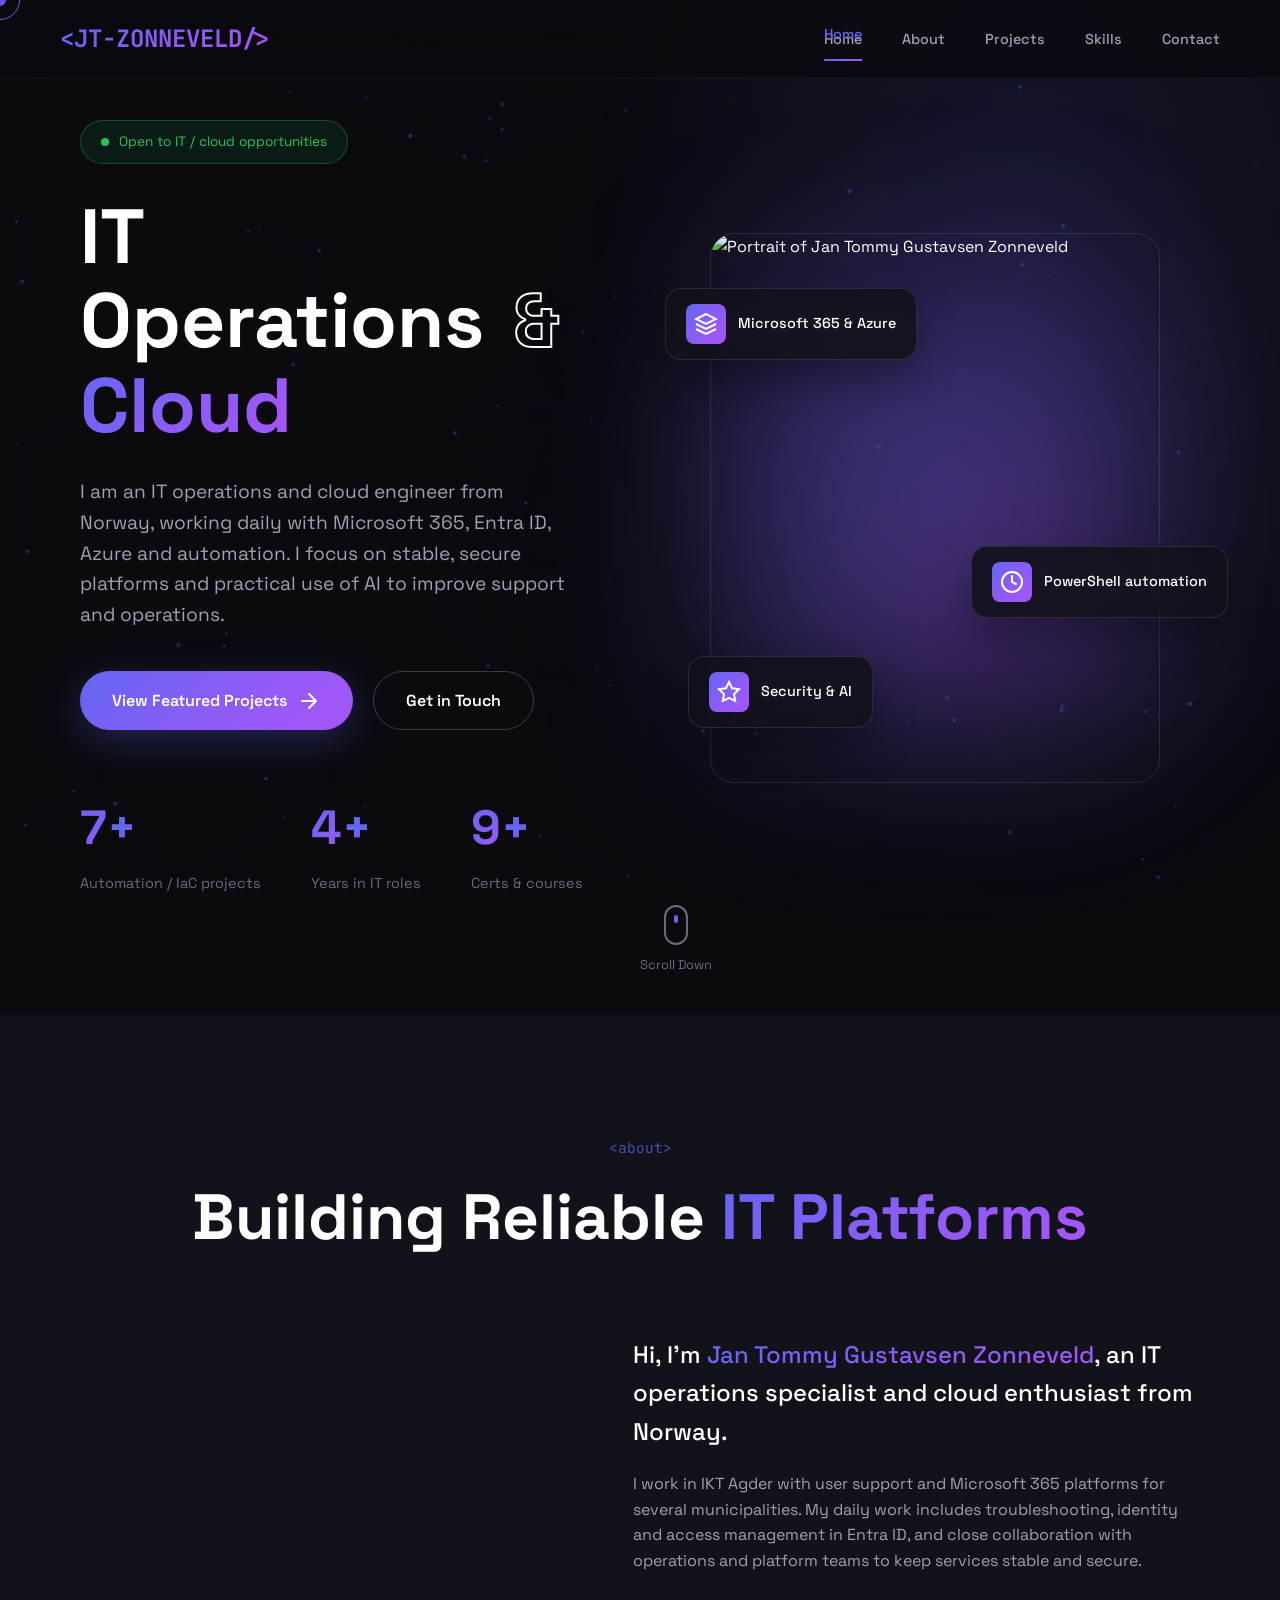
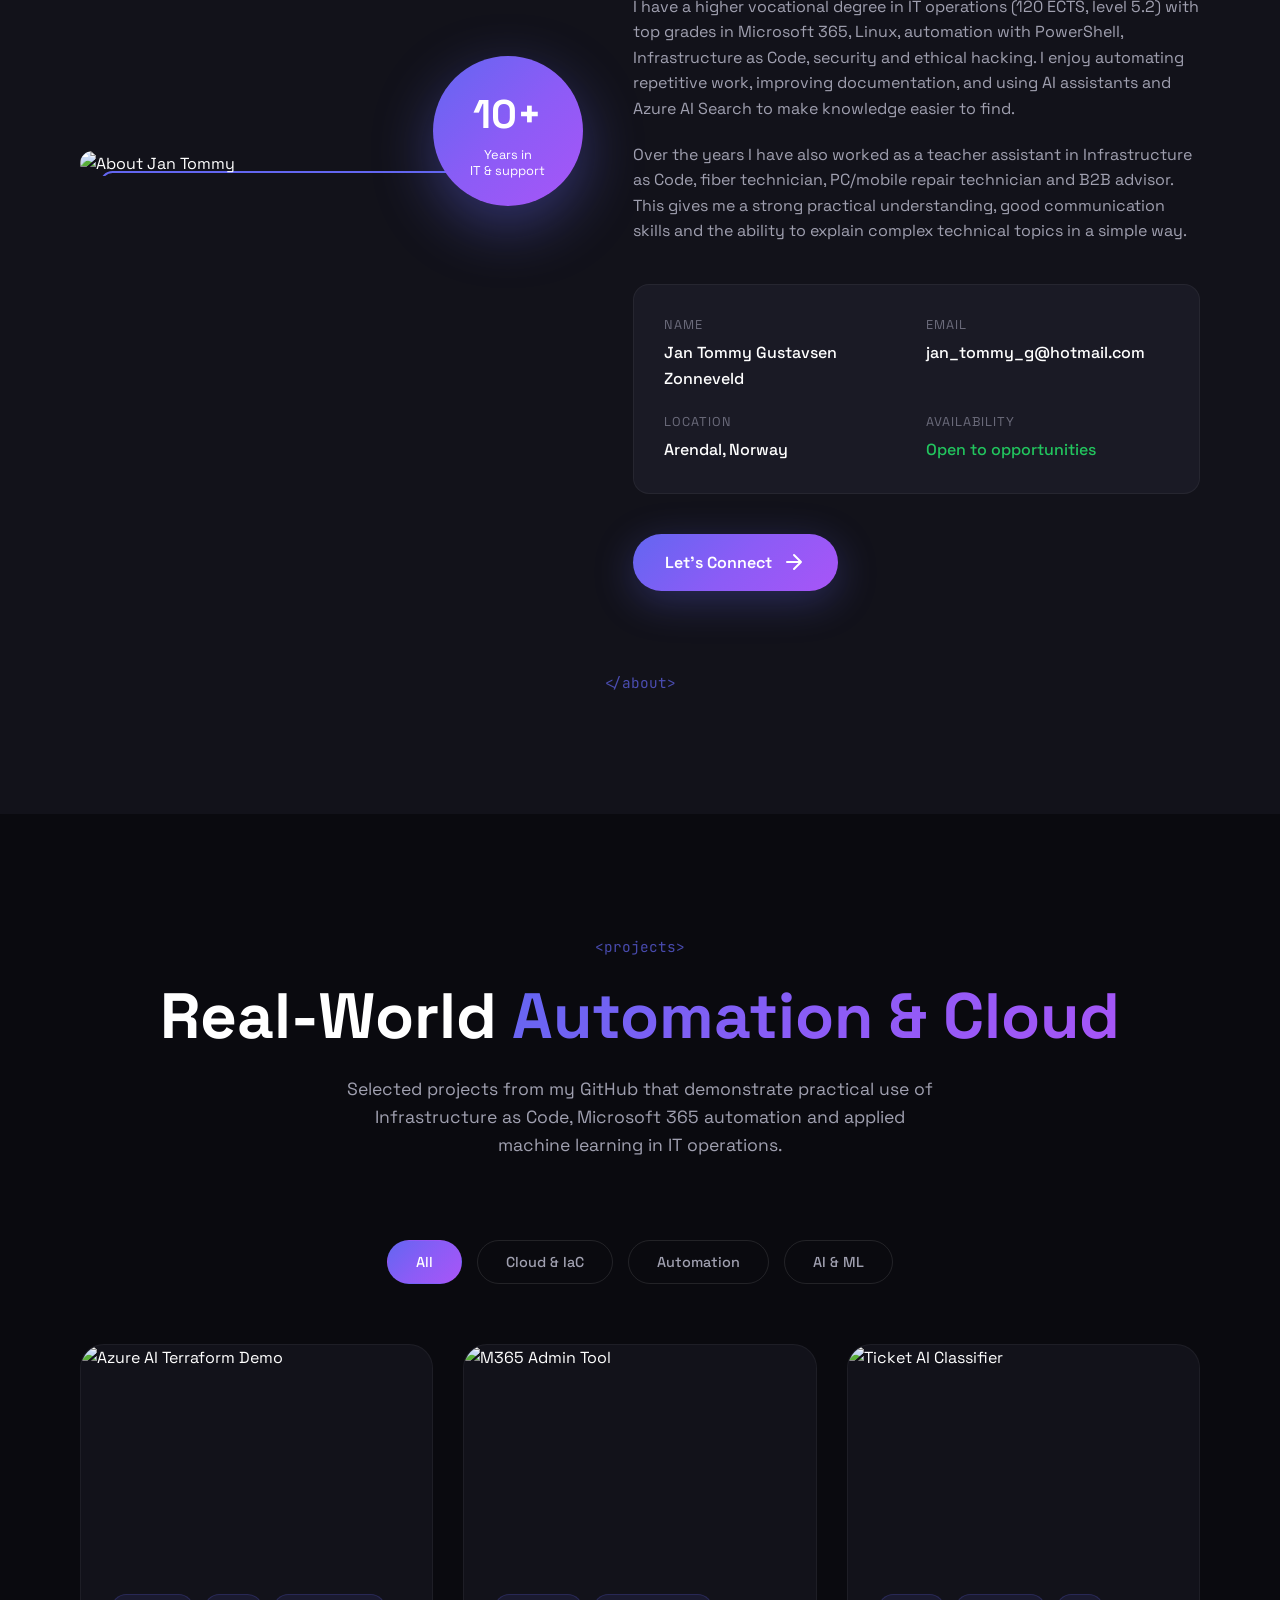
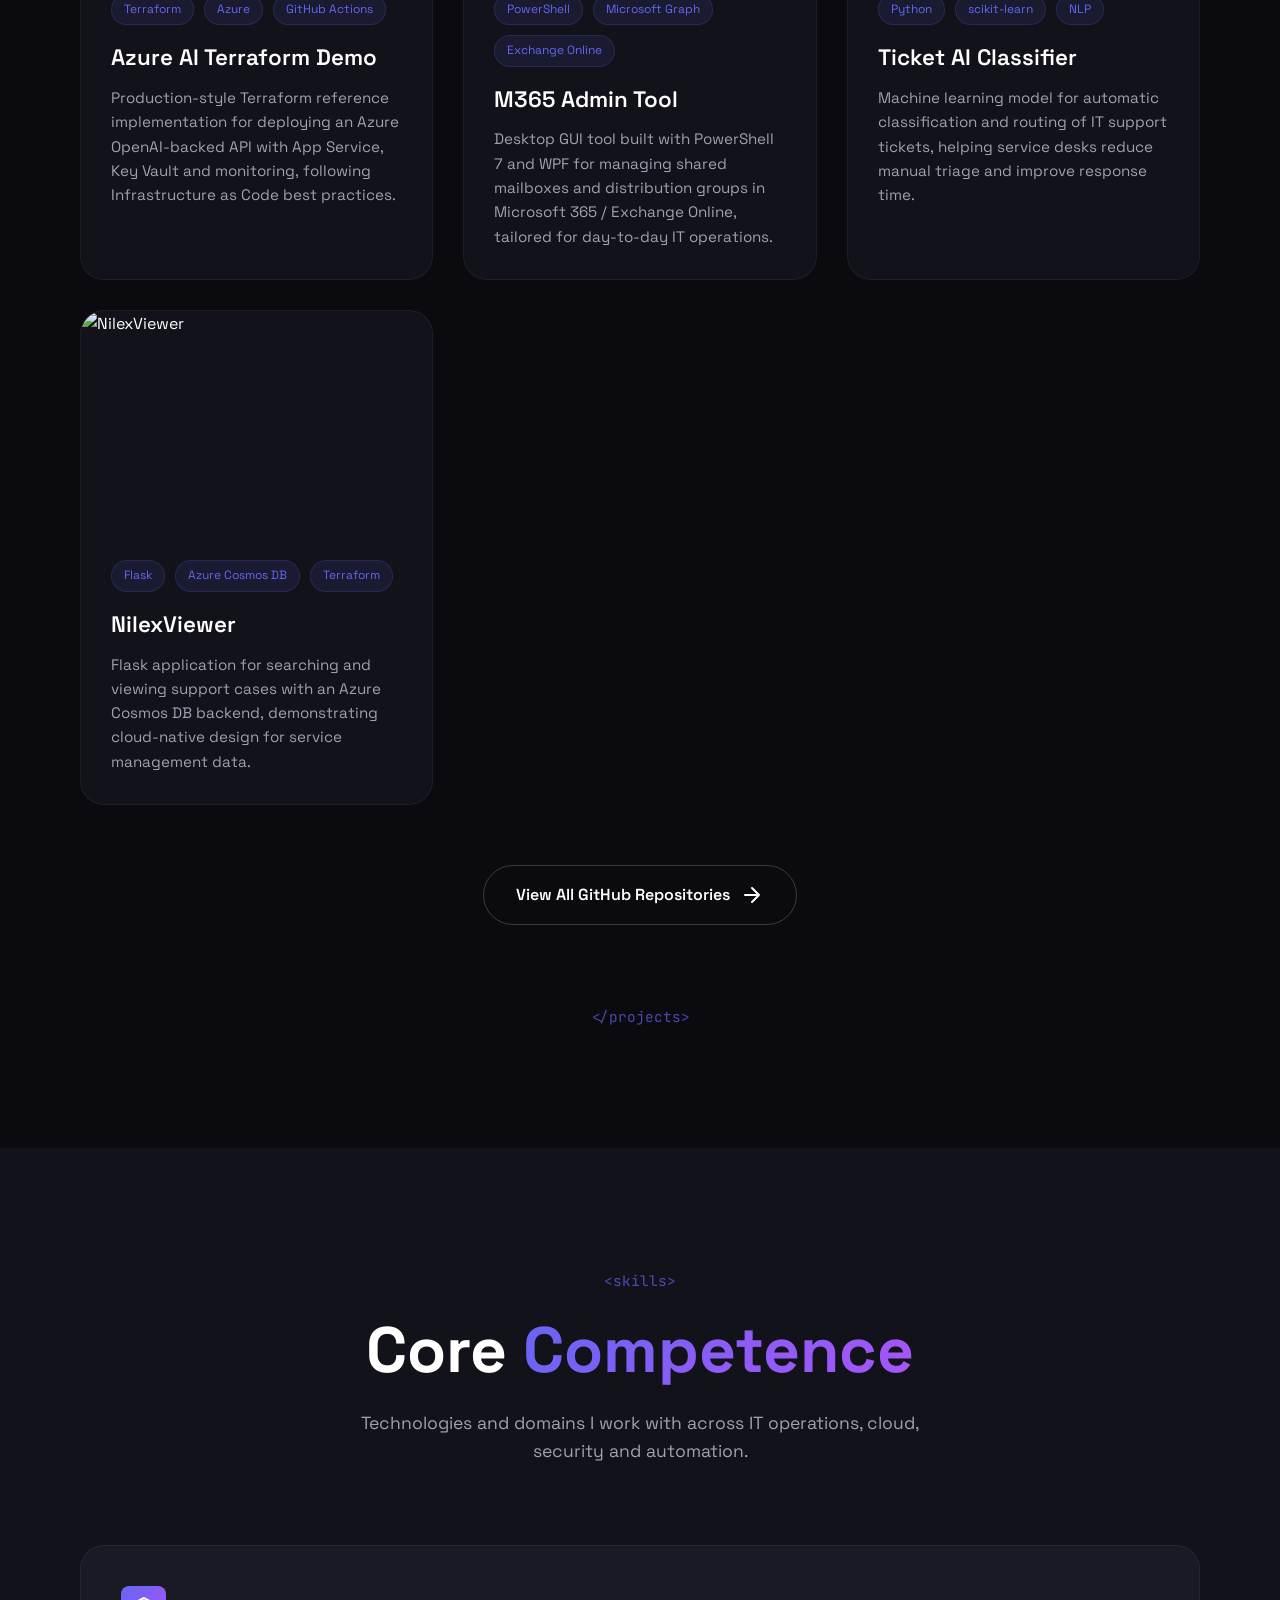
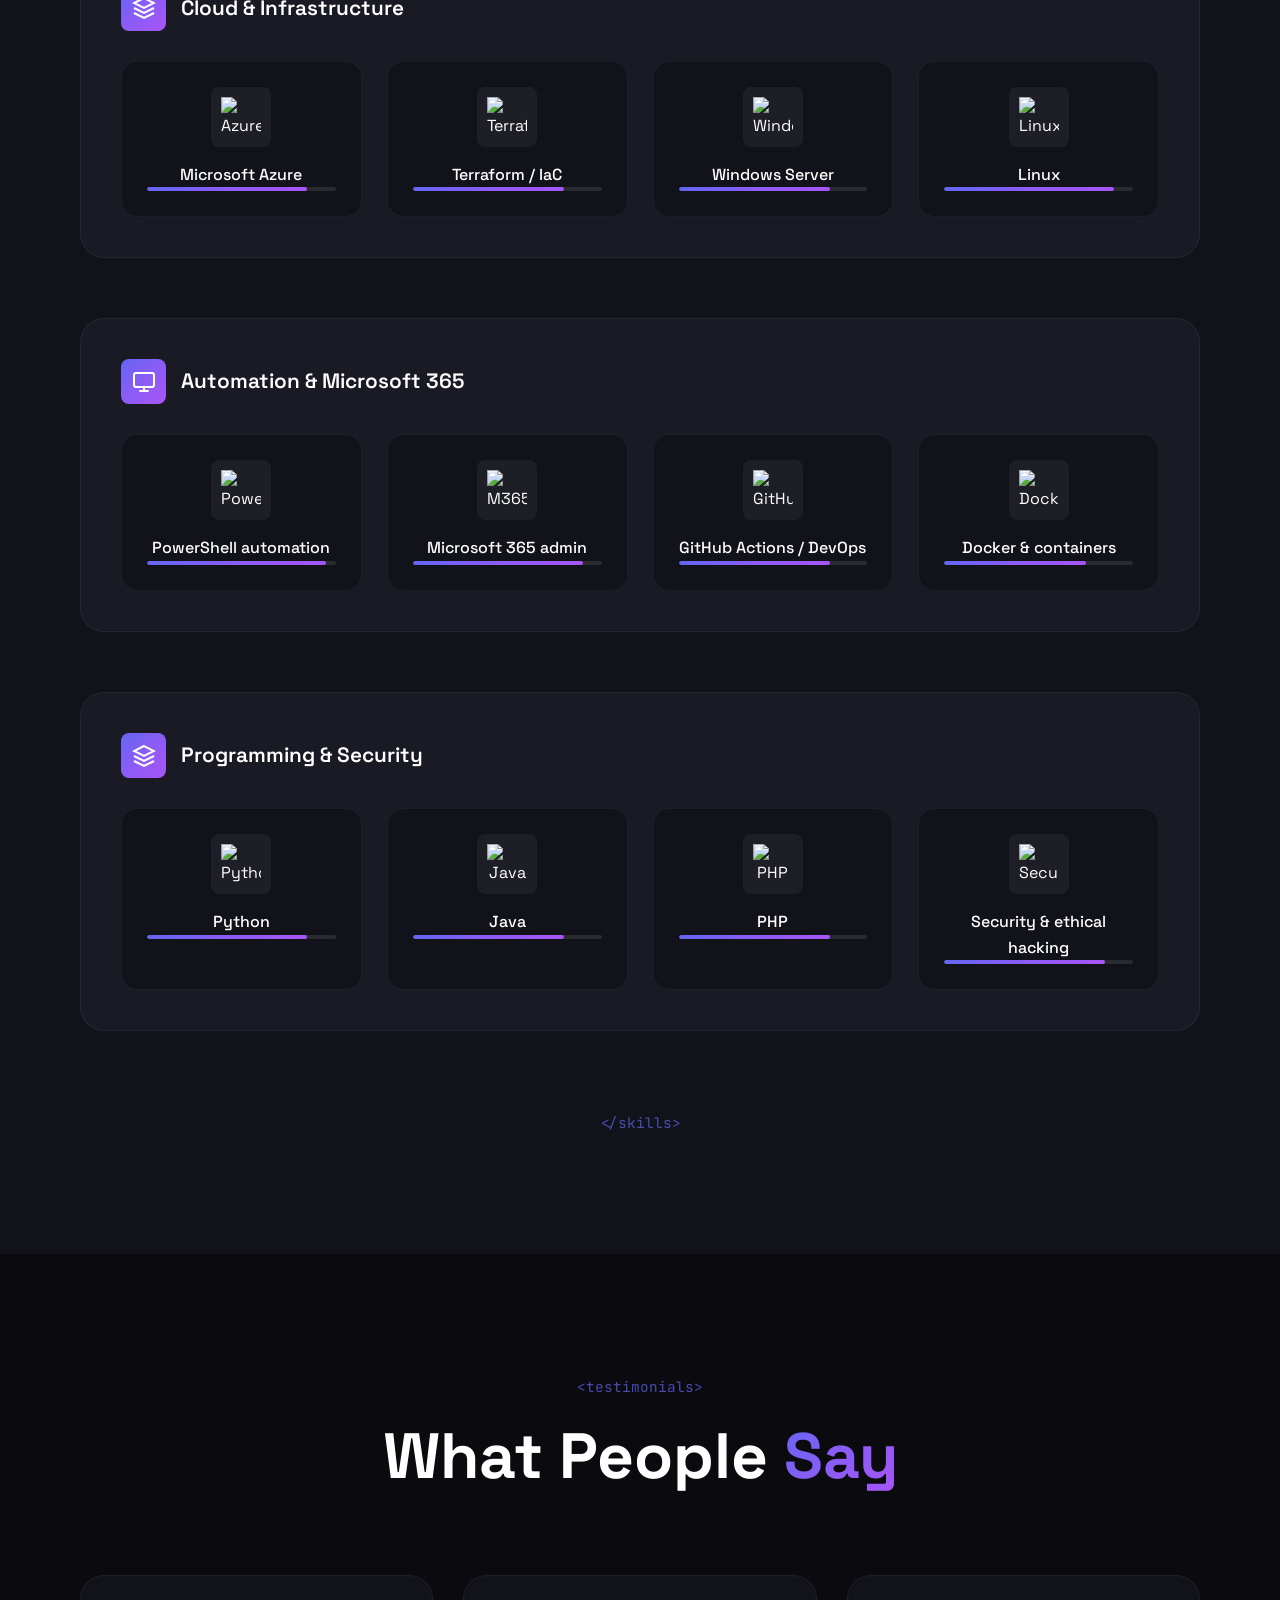
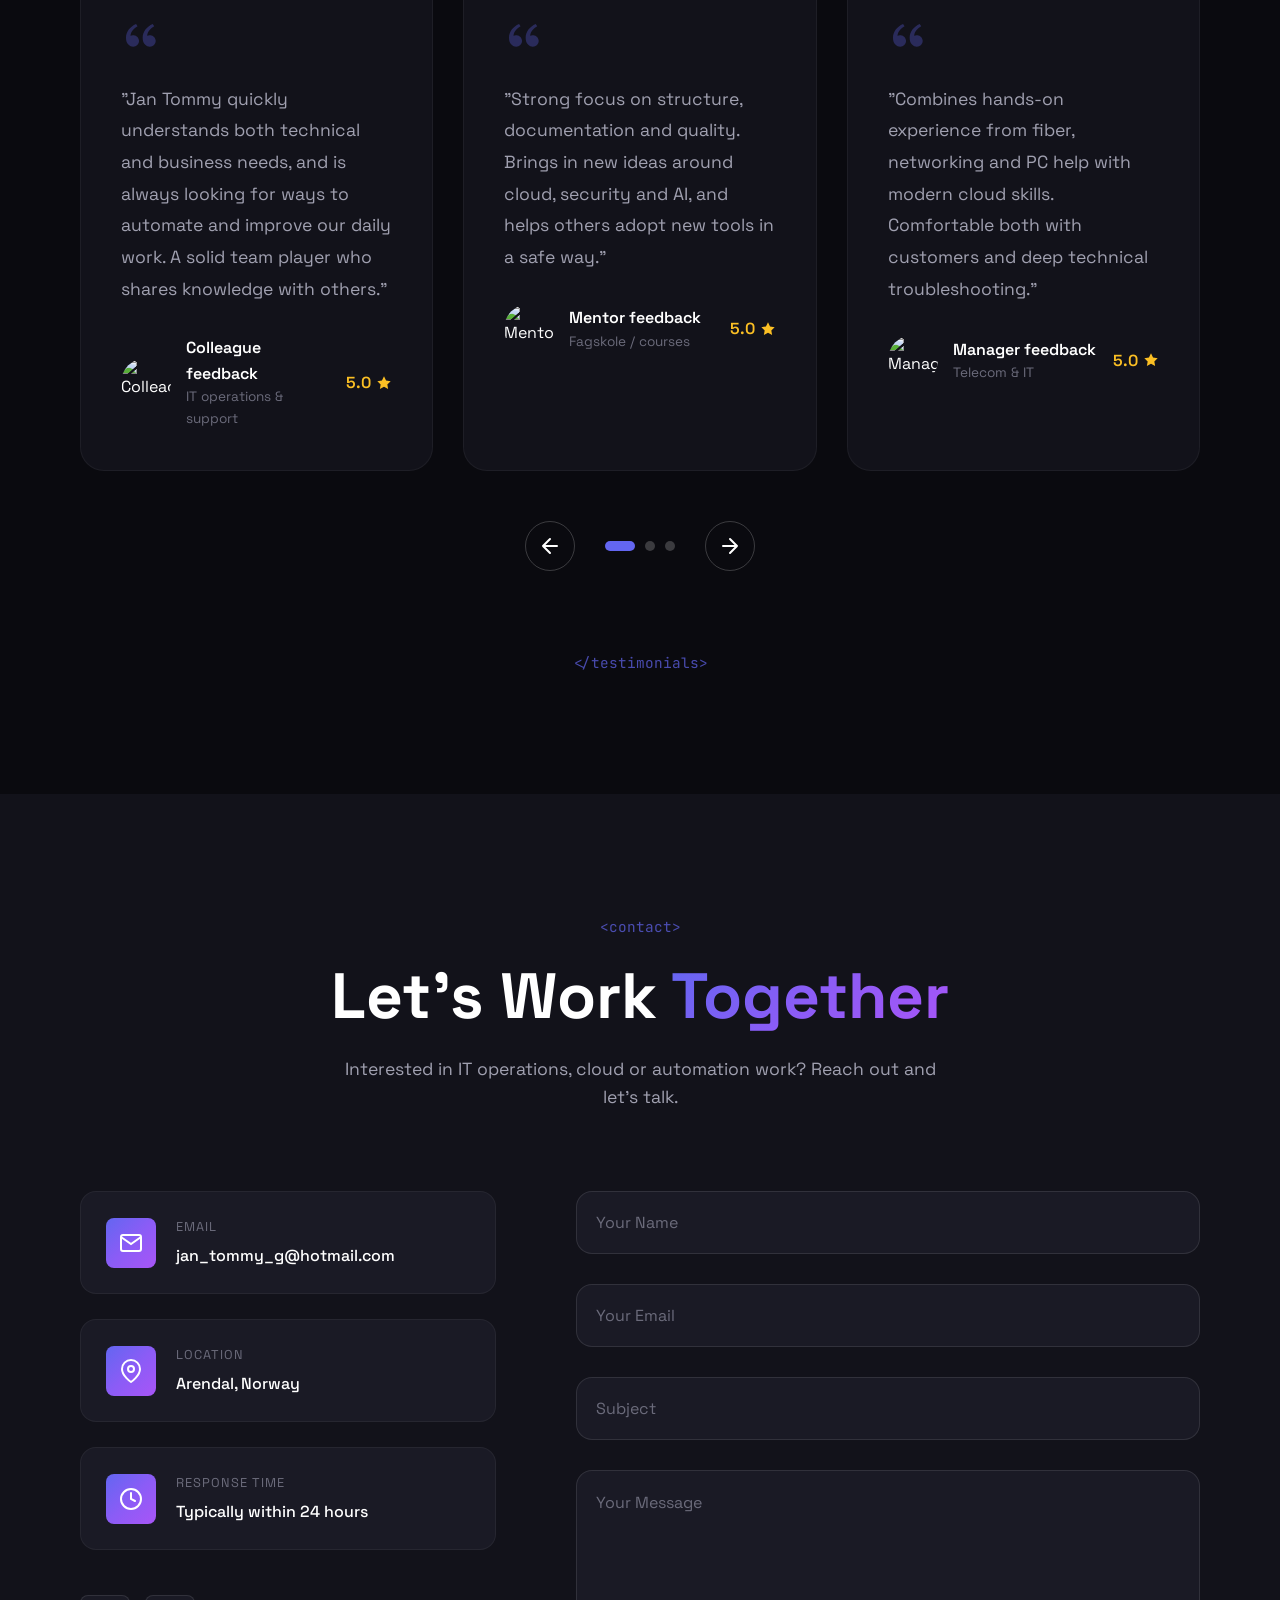
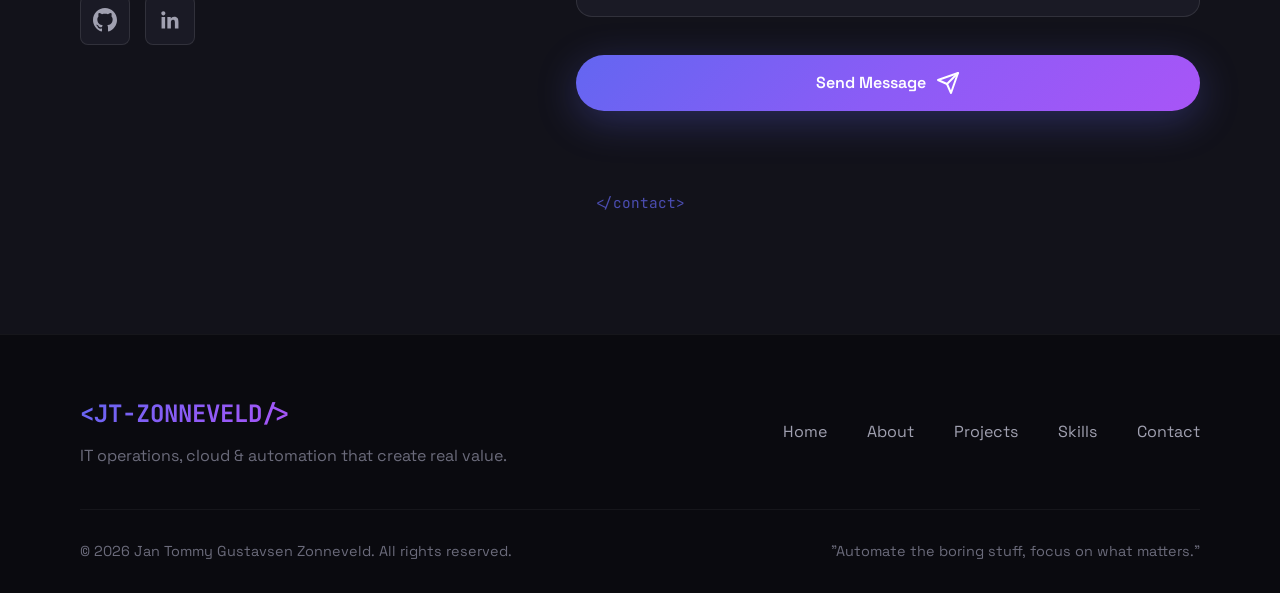
==== index.html @ dfcd021c "første commit" ====
<!DOCTYPE html>
<html lang="en">
<head>
    <meta charset="UTF-8">
    <meta name="viewport" content="width=device-width, initial-scale=1.0">
    <title>Portfolio | Jan Tommy Zonneveld</title>
    <link rel="stylesheet" href="styles.css">
    <link href="https://fonts.googleapis.com/css2?family=Space+Grotesk:wght@300;400;500;600;700&family=JetBrains+Mono:wght@400;500&display=swap" rel="stylesheet">
</head>
<body>
    <!-- Custom Cursor -->
    <div class="cursor"></div>
    <div class="cursor-follower"></div>

    <!-- Particle Background -->
    <canvas id="particles"></canvas>

    <!-- Navigation -->
    <nav class="nav">
        <div class="nav-logo">
            <span class="logo-text">&lt;JT-ZONNEVELD/&gt;</span>
        </div>
        <div class="nav-links">
            <a href="#home" class="nav-link active" data-text="Home">Home</a>
            <a href="#about" class="nav-link" data-text="About">About</a>
            <a href="#projects" class="nav-link" data-text="Projects">Projects</a>
            <a href="#skills" class="nav-link" data-text="Skills">Skills</a>
            <a href="#contact" class="nav-link" data-text="Contact">Contact</a>
        </div>
        <div class="nav-hamburger">
            <span></span>
            <span></span>
            <span></span>
        </div>
    </nav>

    <!-- Mobile Menu -->
    <div class="mobile-menu">
        <a href="#home" class="mobile-link">Home</a>
        <a href="#about" class="mobile-link">About</a>
        <a href="#projects" class="mobile-link">Projects</a>
        <a href="#skills" class="mobile-link">Skills</a>
        <a href="#contact" class="mobile-link">Contact</a>
    </div>

    <!-- Hero Section -->
    <section id="home" class="hero">
        <div class="hero-content">
            <div class="hero-badge">
                <span class="badge-dot"></span>
                Open to IT / cloud opportunities
            </div>
            <h1 class="hero-title">
                <span class="title-line">
                    <span class="word">IT</span>
                </span>
                <span class="title-line">
                    <span class="word">Operations</span>
                    <span class="word outline">&</span>
                </span>
                <span class="title-line">
                    <span class="word gradient">Cloud</span>
                </span>
            </h1>
            <p class="hero-description">
                I am an IT operations and cloud engineer from Norway,
                working daily with Microsoft 365, Entra ID, Azure and
                automation. I focus on stable, secure platforms and
                practical use of AI to improve support and operations.
            </p>
            <div class="hero-cta">
                <a href="#projects" class="btn btn-primary">
                    <span>View Featured Projects</span>
                    <svg width="24" height="24" viewBox="0 0 24 24" fill="none">
                        <path d="M5 12H19M19 12L12 5M19 12L12 19" stroke="currentColor" stroke-width="2" stroke-linecap="round" stroke-linejoin="round"/>
                    </svg>
                </a>
                <a href="#contact" class="btn btn-secondary">
                    <span>Get in Touch</span>
                </a>
            </div>
            <div class="hero-stats">
                <div class="stat">
                    <span class="stat-number" data-count="15">0</span>
                    <span class="stat-label">Automation / IaC projects</span>
                </div>
                <div class="stat">
                    <span class="stat-number" data-count="10">0</span>
                    <span class="stat-label">Years in IT roles</span>
                </div>
                <div class="stat">
                    <span class="stat-number" data-count="20">0</span>
                    <span class="stat-label">Certs & courses</span>
                </div>
            </div>
        </div>
        <div class="hero-visual">
            <div class="hero-image-container">
                <div class="hero-image-glow"></div>
                <img src="https://avatars.githubusercontent.com/u/110933260?v=4" alt="Portrait of Jan Tommy Gustavsen Zonneveld" class="hero-image">
                <div class="floating-card card-1">
                    <div class="card-icon">
                        <svg width="24" height="24" viewBox="0 0 24 24" fill="none">
                            <path d="M12 2L2 7L12 12L22 7L12 2Z" stroke="currentColor" stroke-width="2"/>
                            <path d="M2 17L12 22L22 17" stroke="currentColor" stroke-width="2"/>
                            <path d="M2 12L12 17L22 12" stroke="currentColor" stroke-width="2"/>
                        </svg>
                    </div>
                    <span>Microsoft 365 & Azure</span>
                </div>
                <div class="floating-card card-2">
                    <div class="card-icon">
                        <svg width="24" height="24" viewBox="0 0 24 24" fill="none">
                            <circle cx="12" cy="12" r="10" stroke="currentColor" stroke-width="2"/>
                            <path d="M12 6V12L16 14" stroke="currentColor" stroke-width="2" stroke-linecap="round"/>
                        </svg>
                    </div>
                    <span>PowerShell automation</span>
                </div>
                <div class="floating-card card-3">
                    <div class="card-icon">
                        <svg width="24" height="24" viewBox="0 0 24 24" fill="none">
                            <path d="M12 2L15.09 8.26L22 9.27L17 14.14L18.18 21.02L12 17.77L5.82 21.02L7 14.14L2 9.27L8.91 8.26L12 2Z" stroke="currentColor" stroke-width="2"/>
                        </svg>
                    </div>
                    <span>Security & AI</span>
                </div>
            </div>
        </div>
        <div class="scroll-indicator">
            <div class="mouse">
                <div class="wheel"></div>
            </div>
            <span>Scroll Down</span>
        </div>
    </section>

    <!-- About Section -->
    <section id="about" class="about">
        <div class="section-header">
            <span class="section-tag">&lt;about&gt;</span>
            <h2 class="section-title">
                Building Reliable
                <span class="highlight">IT Platforms</span>
            </h2>
        </div>
        <div class="about-content">
            <div class="about-image">
                <div class="image-frame">
                    <img src="https://avatars.githubusercontent.com/u/110933260?v=4" alt="About Jan Tommy">
                    <div class="frame-decoration"></div>
                </div>
                <div class="experience-badge">
                    <span class="exp-number">10+</span>
                    <span class="exp-text">Years in<br>IT & support</span>
                </div>
            </div>
            <div class="about-text">
                <p class="about-intro">
                    Hi, I'm <span class="text-gradient">Jan Tommy Gustavsen Zonneveld</span>,
                    an IT operations specialist and cloud enthusiast from Norway.
                </p>
                <p class="about-description">
                    I work in IKT Agder with user support and Microsoft 365 platforms
                    for several municipalities. My daily work includes troubleshooting,
                    identity and access management in Entra ID, and close collaboration
                    with operations and platform teams to keep services stable and secure.
                </p>
                <p class="about-description">
                    I have a higher vocational degree in IT operations (120 ECTS,
                    level 5.2) with top grades in Microsoft 365, Linux, automation
                    with PowerShell, Infrastructure as Code, security and ethical
                    hacking. I enjoy automating repetitive work, improving
                    documentation, and using AI assistants and Azure AI Search to
                    make knowledge easier to find.
                </p>
                <p class="about-description">
                    Over the years I have also worked as a teacher assistant in
                    Infrastructure as Code, fiber technician, PC/mobile repair
                    technician and B2B advisor. This gives me a strong practical
                    understanding, good communication skills and the ability to
                    explain complex technical topics in a simple way.
                </p>
                <div class="about-info">
                    <div class="info-item">
                        <span class="info-label">Name</span>
                        <span class="info-value">Jan Tommy Gustavsen Zonneveld</span>
                    </div>
                    <div class="info-item">
                        <span class="info-label">Email</span>
                        <span class="info-value">jan_tommy_g@hotmail.com</span>
                    </div>
                    <div class="info-item">
                        <span class="info-label">Location</span>
                        <span class="info-value">Arendal, Norway</span>
                    </div>
                    <div class="info-item">
                        <span class="info-label">Availability</span>
                        <span class="info-value available">Open to opportunities</span>
                    </div>
                </div>
                <a href="#contact" class="btn btn-primary">
                    <span>Let's Connect</span>
                    <svg width="24" height="24" viewBox="0 0 24 24" fill="none">
                        <path d="M5 12H19M19 12L12 5M19 12L12 19" stroke="currentColor" stroke-width="2" stroke-linecap="round" stroke-linejoin="round"/>
                    </svg>
                </a>
            </div>
        </div>
        <span class="section-tag closing">&lt;/about&gt;</span>
    </section>

    <!-- Projects Section -->
    <section id="projects" class="projects">
        <div class="section-header">
            <span class="section-tag">&lt;projects&gt;</span>
            <h2 class="section-title">
                Real-World
                <span class="highlight">Automation & Cloud</span>
            </h2>
            <p class="section-description">
                Selected projects from my GitHub that demonstrate practical use of
                Infrastructure as Code, Microsoft 365 automation and applied
                machine learning in IT operations.
            </p>
        </div>
        <div class="projects-filter">
            <button class="filter-btn active" data-filter="all">All</button>
            <button class="filter-btn" data-filter="cloud">Cloud & IaC</button>
            <button class="filter-btn" data-filter="automation">Automation</button>
            <button class="filter-btn" data-filter="ai-ml">AI & ML</button>
        </div>
        <div class="projects-grid">
            <!-- Azure AI Terraform Demo -->
            <article class="project-card" data-category="cloud">
                <div class="project-image">
                    <img src="https://picsum.photos/800/600?random=3" alt="Azure AI Terraform Demo">
                    <div class="project-overlay">
                        <a href="https://github.com/jtg86/azure-ai-terraform-demo" class="project-link" target="_blank" rel="noreferrer">
                            <svg width="24" height="24" viewBox="0 0 24 24" fill="none">
                                <path d="M18 13V19C18 20.1046 17.1046 21 16 21H5C3.89543 21 3 20.1046 3 19V8C3 6.89543 3.89543 6 5 6H11" stroke="currentColor" stroke-width="2" stroke-linecap="round" stroke-linejoin="round"/>
                                <path d="M15 3H21V9" stroke="currentColor" stroke-width="2" stroke-linecap="round" stroke-linejoin="round"/>
                                <path d="M10 14L21 3" stroke="currentColor" stroke-width="2" stroke-linecap="round" stroke-linejoin="round"/>
                            </svg>
                        </a>
                        <a href="https://github.com/jtg86/azure-ai-terraform-demo#readme" class="project-link" target="_blank" rel="noreferrer">
                            <svg width="24" height="24" viewBox="0 0 24 24" fill="none">
                                <path d="M9 19C9 19 4 14.5 4 9.5C4 7.76 5.24 6.25 7 5.75V5.75C8.76 5.25 10 3.75 10 2V2C10 3.75 11.24 5.25 13 5.75V5.75C14.76 6.25 16 7.76 16 9.5C16 14.5 11 19 11 19" stroke="currentColor" stroke-width="2" stroke-linecap="round" stroke-linejoin="round"/>
                            </svg>
                        </a>
                    </div>
                </div>
                <div class="project-content">
                    <div class="project-tags">
                        <span class="tag">Terraform</span>
                        <span class="tag">Azure</span>
                        <span class="tag">GitHub Actions</span>
                    </div>
                    <h3 class="project-title">Azure AI Terraform Demo</h3>
                    <p class="project-description">
                        Production-style Terraform reference implementation for deploying an Azure
                        OpenAI-backed API with App Service, Key Vault and monitoring,
                        following Infrastructure as Code best practices.
                    </p>
                </div>
            </article>

            <!-- M365 Admin Tool -->
            <article class="project-card" data-category="automation">
                <div class="project-image">
                    <img src="https://picsum.photos/800/600?random=4" alt="M365 Admin Tool">
                    <div class="project-overlay">
                        <a href="https://github.com/jtg86/365SharedMailandDistributionGroupsTool" class="project-link" target="_blank" rel="noreferrer">
                            <svg width="24" height="24" viewBox="0 0 24 24" fill="none">
                                <path d="M18 13V19C18 20.1046 17.1046 21 16 21H5C3.89543 21 3 20.1046 3 19V8C3 6.89543 3.89543 6 5 6H11" stroke="currentColor" stroke-width="2" stroke-linecap="round" stroke-linejoin="round"/>
                                <path d="M15 3H21V9" stroke="currentColor" stroke-width="2" stroke-linecap="round" stroke-linejoin="round"/>
                                <path d="M10 14L21 3" stroke="currentColor" stroke-width="2" stroke-linecap="round" stroke-linejoin="round"/>
                            </svg>
                        </a>
                        <a href="https://github.com/jtg86/365SharedMailandDistributionGroupsTool#readme" class="project-link" target="_blank" rel="noreferrer">
                            <svg width="24" height="24" viewBox="0 0 24 24" fill="none">
                                <path d="M9 19C9 19 4 14.5 4 9.5C4 7.76 5.24 6.25 7 5.75V5.75C8.76 5.25 10 3.75 10 2V2C10 3.75 11.24 5.25 13 5.75V5.75C14.76 6.25 16 7.76 16 9.5C16 14.5 11 19 11 19" stroke="currentColor" stroke-width="2" stroke-linecap="round" stroke-linejoin="round"/>
                            </svg>
                        </a>
                    </div>
                </div>
                <div class="project-content">
                    <div class="project-tags">
                        <span class="tag">PowerShell</span>
                        <span class="tag">Microsoft Graph</span>
                        <span class="tag">Exchange Online</span>
                    </div>
                    <h3 class="project-title">M365 Admin Tool</h3>
                    <p class="project-description">
                        Desktop GUI tool built with PowerShell 7 and WPF for managing
                        shared mailboxes and distribution groups in Microsoft 365 /
                        Exchange Online, tailored for day-to-day IT operations.
                    </p>
                </div>
            </article>

            <!-- Ticket AI Classifier -->
            <article class="project-card" data-category="ai-ml">
                <div class="project-image">
                    <img src="https://picsum.photos/800/600?random=5" alt="Ticket AI Classifier">
                    <div class="project-overlay">
                        <a href="https://github.com/jtg86/ticket-ai-classifier" class="project-link" target="_blank" rel="noreferrer">
                            <svg width="24" height="24" viewBox="0 0 24 24" fill="none">
                                <path d="M18 13V19C18 20.1046 17.1046 21 16 21H5C3.89543 21 3 20.1046 3 19V8C3 6.89543 3.89543 6 5 6H11" stroke="currentColor" stroke-width="2" stroke-linecap="round" stroke-linejoin="round"/>
                                <path d="M15 3H21V9" stroke="currentColor" stroke-width="2" stroke-linecap="round" stroke-linejoin="round"/>
                                <path d="M10 14L21 3" stroke="currentColor" stroke-width="2" stroke-linecap="round" stroke-linejoin="round"/>
                            </svg>
                        </a>
                        <a href="https://github.com/jtg86/ticket-ai-classifier#readme" class="project-link" target="_blank" rel="noreferrer">
                            <svg width="24" height="24" viewBox="0 0 24 24" fill="none">
                                <path d="M9 19C9 19 4 14.5 4 9.5C4 7.76 5.24 6.25 7 5.75V5.75C8.76 5.25 10 3.75 10 2V2C10 3.75 11.24 5.25 13 5.75V5.75C14.76 6.25 16 7.76 16 9.5C16 14.5 11 19 11 19" stroke="currentColor" stroke-width="2" stroke-linecap="round" stroke-linejoin="round"/>
                            </svg>
                        </a>
                    </div>
                </div>
                <div class="project-content">
                    <div class="project-tags">
                        <span class="tag">Python</span>
                        <span class="tag">scikit-learn</span>
                        <span class="tag">NLP</span>
                    </div>
                    <h3 class="project-title">Ticket AI Classifier</h3>
                    <p class="project-description">
                        Machine learning model for automatic classification and routing
                        of IT support tickets, helping service desks reduce manual
                        triage and improve response time.
                    </p>
                </div>
            </article>

            <!-- NilexViewer -->
            <article class="project-card" data-category="cloud">
                <div class="project-image">
                    <img src="https://picsum.photos/800/600?random=6" alt="NilexViewer">
                    <div class="project-overlay">
                        <a href="https://github.com/jtg86/NilexViewer" class="project-link" target="_blank" rel="noreferrer">
                            <svg width="24" height="24" viewBox="0 0 24 24" fill="none">
                                <path d="M18 13V19C18 20.1046 17.1046 21 16 21H5C3.89543 21 3 20.1046 3 19V8C3 6.89543 3.89543 6 5 6H11" stroke="currentColor" stroke-width="2" stroke-linecap="round" stroke-linejoin="round"/>
                                <path d="M15 3H21V9" stroke="currentColor" stroke-width="2" stroke-linecap="round" stroke-linejoin="round"/>
                                <path d="M10 14L21 3" stroke="currentColor" stroke-width="2" stroke-linecap="round" stroke-linejoin="round"/>
                            </svg>
                        </a>
                        <a href="https://github.com/jtg86/NilexViewer#readme" class="project-link" target="_blank" rel="noreferrer">
                            <svg width="24" height="24" viewBox="0 0 24 24" fill="none">
                                <path d="M9 19C9 19 4 14.5 4 9.5C4 7.76 5.24 6.25 7 5.75V5.75C8.76 5.25 10 3.75 10 2V2C10 3.75 11.24 5.25 13 5.75V5.75C14.76 6.25 16 7.76 16 9.5C16 14.5 11 19 11 19" stroke="currentColor" stroke-width="2" stroke-linecap="round" stroke-linejoin="round"/>
                            </svg>
                        </a>
                    </div>
                </div>
                <div class="project-content">
                    <div class="project-tags">
                        <span class="tag">Flask</span>
                        <span class="tag">Azure Cosmos DB</span>
                        <span class="tag">Terraform</span>
                    </div>
                    <h3 class="project-title">NilexViewer</h3>
                    <p class="project-description">
                        Flask application for searching and viewing support cases with
                        an Azure Cosmos DB backend, demonstrating cloud-native design
                        for service management data.
                    </p>
                </div>
            </article>
        </div>
        <div class="projects-cta">
            <a href="https://github.com/jtg86?tab=repositories" class="btn btn-secondary" target="_blank" rel="noreferrer">
                <span>View All GitHub Repositories</span>
                <svg width="24" height="24" viewBox="0 0 24 24" fill="none">
                    <path d="M5 12H19M19 12L12 5M19 12L12 19" stroke="currentColor" stroke-width="2" stroke-linecap="round" stroke-linejoin="round"/>
                </svg>
            </a>
        </div>
        <span class="section-tag closing">&lt;/projects&gt;</span>
    </section>

    <!-- Skills Section -->
    <section id="skills" class="skills">
        <div class="section-header">
            <span class="section-tag">&lt;skills&gt;</span>
            <h2 class="section-title">
                Core
                <span class="highlight">Competence</span>
            </h2>
            <p class="section-description">
                Technologies and domains I work with across IT operations,
                cloud, security and automation.
            </p>
        </div>
        <div class="skills-container">
            <div class="skills-category">
                <h3 class="category-title">
                    <span class="category-icon">
                        <svg width="24" height="24" viewBox="0 0 24 24" fill="none">
                            <path d="M12 2L2 7L12 12L22 7L12 2Z" stroke="currentColor" stroke-width="2"/>
                            <path d="M2 17L12 22L22 17" stroke="currentColor" stroke-width="2"/>
                            <path d="M2 12L12 17L22 12" stroke="currentColor" stroke-width="2"/>
                        </svg>
                    </span>
                    Cloud & Infrastructure
                </h3>
                <div class="skills-grid">
                    <div class="skill-card">
                        <div class="skill-icon">
                            <img src="https://cdn.jsdelivr.net/gh/devicons/devicon/icons/azure/azure-original.svg" alt="Azure">
                        </div>
                        <span class="skill-name">Microsoft Azure</span>
                        <div class="skill-bar">
                            <div class="skill-progress" data-progress="85"></div>
                        </div>
                    </div>
                    <div class="skill-card">
                        <div class="skill-icon">
                            <img src="https://cdn.jsdelivr.net/gh/devicons/devicon/icons/terraform/terraform-original.svg" alt="Terraform">
                        </div>
                        <span class="skill-name">Terraform / IaC</span>
                        <div class="skill-bar">
                            <div class="skill-progress" data-progress="80"></div>
                        </div>
                    </div>
                    <div class="skill-card">
                        <div class="skill-icon">
                            <img src="https://cdn.jsdelivr.net/gh/devicons/devicon/icons/windows8/windows8-original.svg" alt="Windows Server">
                        </div>
                        <span class="skill-name">Windows Server</span>
                        <div class="skill-bar">
                            <div class="skill-progress" data-progress="80"></div>
                        </div>
                    </div>
                    <div class="skill-card">
                        <div class="skill-icon">
                            <img src="https://cdn.jsdelivr.net/gh/devicons/devicon/icons/linux/linux-original.svg" alt="Linux">
                        </div>
                        <span class="skill-name">Linux</span>
                        <div class="skill-bar">
                            <div class="skill-progress" data-progress="90"></div>
                        </div>
                    </div>
                </div>
            </div>
            <div class="skills-category">
                <h3 class="category-title">
                    <span class="category-icon">
                        <svg width="24" height="24" viewBox="0 0 24 24" fill="none">
                            <rect x="2" y="3" width="20" height="14" rx="2" stroke="currentColor" stroke-width="2"/>
                            <path d="M8 21H16" stroke="currentColor" stroke-width="2" stroke-linecap="round"/>
                            <path d="M12 17V21" stroke="currentColor" stroke-width="2" stroke-linecap="round"/>
                        </svg>
                    </span>
                    Automation & Microsoft 365
                </h3>
                <div class="skills-grid">
                    <div class="skill-card">
                        <div class="skill-icon">
                            <img src="https://cdn.jsdelivr.net/gh/devicons/devicon/icons/powershell/powershell-original.svg" alt="PowerShell">
                        </div>
                        <span class="skill-name">PowerShell automation</span>
                        <div class="skill-bar">
                            <div class="skill-progress" data-progress="95"></div>
                        </div>
                    </div>
                    <div class="skill-card">
                        <div class="skill-icon">
                            <img src="https://cdn.jsdelivr.net/gh/devicons/devicon/icons/microsoftsqlserver/microsoftsqlserver-plain.svg" alt="M365">
                        </div>
                        <span class="skill-name">Microsoft 365 admin</span>
                        <div class="skill-bar">
                            <div class="skill-progress" data-progress="90"></div>
                        </div>
                    </div>
                    <div class="skill-card">
                        <div class="skill-icon">
                            <img src="https://cdn.jsdelivr.net/gh/devicons/devicon/icons/githubactions/githubactions-original.svg" alt="GitHub Actions">
                        </div>
                        <span class="skill-name">GitHub Actions / DevOps</span>
                        <div class="skill-bar">
                            <div class="skill-progress" data-progress="80"></div>
                        </div>
                    </div>
                    <div class="skill-card">
                        <div class="skill-icon">
                            <img src="https://cdn.jsdelivr.net/gh/devicons/devicon/icons/docker/docker-original.svg" alt="Docker">
                        </div>
                        <span class="skill-name">Docker & containers</span>
                        <div class="skill-bar">
                            <div class="skill-progress" data-progress="75"></div>
                        </div>
                    </div>
                </div>
            </div>
            <div class="skills-category">
                <h3 class="category-title">
                    <span class="category-icon">
                        <svg width="24" height="24" viewBox="0 0 24 24" fill="none">
                            <path d="M12 2L2 7L12 12L22 7L12 2Z" stroke="currentColor" stroke-width="2"/>
                            <path d="M2 17L12 22L22 17" stroke="currentColor" stroke-width="2"/>
                            <path d="M2 12L12 17L22 12" stroke="currentColor" stroke-width="2"/>
                        </svg>
                    </span>
                    Programming & Security
                </h3>
                <div class="skills-grid">
                    <div class="skill-card">
                        <div class="skill-icon">
                            <img src="https://cdn.jsdelivr.net/gh/devicons/devicon/icons/python/python-original.svg" alt="Python">
                        </div>
                        <span class="skill-name">Python</span>
                        <div class="skill-bar">
                            <div class="skill-progress" data-progress="85"></div>
                        </div>
                    </div>
                    <div class="skill-card">
                        <div class="skill-icon">
                            <img src="https://cdn.jsdelivr.net/gh/devicons/devicon/icons/java/java-original.svg" alt="Java">
                        </div>
                        <span class="skill-name">Java</span>
                        <div class="skill-bar">
                            <div class="skill-progress" data-progress="80"></div>
                        </div>
                    </div>
                    <div class="skill-card">
                        <div class="skill-icon">
                            <img src="https://cdn.jsdelivr.net/gh/devicons/devicon/icons/php/php-original.svg" alt="PHP">
                        </div>
                        <span class="skill-name">PHP</span>
                        <div class="skill-bar">
                            <div class="skill-progress" data-progress="80"></div>
                        </div>
                    </div>
                    <div class="skill-card">
                        <div class="skill-icon">
                            <img src="https://cdn.jsdelivr.net/gh/devicons/devicon/icons/debian/debian-original.svg" alt="Security">
                        </div>
                        <span class="skill-name">Security & ethical hacking</span>
                        <div class="skill-bar">
                            <div class="skill-progress" data-progress="85"></div>
                        </div>
                    </div>
                </div>
            </div>
        </div>
        <span class="section-tag closing">&lt;/skills&gt;</span>
    </section>

    <!-- Testimonials Section (kept generic) -->
    <section class="testimonials">
        <div class="section-header">
            <span class="section-tag">&lt;testimonials&gt;</span>
            <h2 class="section-title">
                What People
                <span class="highlight">Say</span>
            </h2>
        </div>
        <div class="testimonials-slider">
            <div class="testimonial-card">
                <div class="testimonial-content">
                    <div class="quote-icon">
                        <svg width="40" height="40" viewBox="0 0 24 24" fill="currentColor">
                            <path d="M4.583 17.321C3.553 16.227 3 15 3 13.011c0-3.5 2.457-6.637 6.03-8.188l.893 1.378c-3.335 1.804-3.987 4.145-4.247 5.621.537-.278 1.24-.375 1.929-.311 1.804.167 3.226 1.648 3.226 3.489a3.5 3.5 0 01-3.5 3.5c-1.073 0-2.099-.49-2.748-1.179zm10 0C13.553 16.227 13 15 13 13.011c0-3.5 2.457-6.637 6.03-8.188l.893 1.378c-3.335 1.804-3.987 4.145-4.247 5.621.537-.278 1.24-.375 1.929-.311 1.804.167 3.226 1.648 3.226 3.489a3.5 3.5 0 01-3.5 3.5c-1.073 0-2.099-.49-2.748-1.179z"/>
                        </svg>
                    </div>
                    <p class="testimonial-text">
                        "Jan Tommy quickly understands both technical and business needs,
                        and is always looking for ways to automate and improve our
                        daily work. A solid team player who shares knowledge with
                        others."
                    </p>
                    <div class="testimonial-author">
                        <img src="https://picsum.photos/100/100?random=10" alt="Colleague" class="author-image">
                        <div class="author-info">
                            <span class="author-name">Colleague feedback</span>
                            <span class="author-role">IT operations & support</span>
                        </div>
                        <div class="testimonial-rating">
                            <span>5.0</span>
                            <svg width="16" height="16" viewBox="0 0 24 24" fill="currentColor">
                                <path d="M12 2L15.09 8.26L22 9.27L17 14.14L18.18 21.02L12 17.77L5.82 21.02L7 14.14L2 9.27L8.91 8.26L12 2Z"/>
                            </svg>
                        </div>
                    </div>
                </div>
            </div>
            <div class="testimonial-card">
                <div class="testimonial-content">
                    <div class="quote-icon">
                        <svg width="40" height="40" viewBox="0 0 24 24" fill="currentColor">
                            <path d="M4.583 17.321C3.553 16.227 3 15 3 13.011c0-3.5 2.457-6.637 6.03-8.188l.893 1.378c-3.335 1.804-3.987 4.145-4.247 5.621.537-.278 1.24-.375 1.929-.311 1.804.167 3.226 1.648 3.226 3.489a3.5 3.5 0 01-3.5 3.5c-1.073 0-2.099-.49-2.748-1.179zm10 0C13.553 16.227 13 15 13 13.011c0-3.5 2.457-6.637 6.03-8.188l.893 1.378c-3.335 1.804-3.987 4.145-4.247 5.621.537-.278 1.24-.375 1.929-.311 1.804.167 3.226 1.648 3.226 3.489a3.5 3.5 0 01-3.5 3.5c-1.073 0-2.099-.49-2.748-1.179z"/>
                        </svg>
                    </div>
                    <p class="testimonial-text">
                        "Strong focus on structure, documentation and quality. Brings
                        in new ideas around cloud, security and AI, and helps others
                        adopt new tools in a safe way."
                    </p>
                    <div class="testimonial-author">
                        <img src="https://picsum.photos/100/100?random=11" alt="Mentor" class="author-image">
                        <div class="author-info">
                            <span class="author-name">Mentor feedback</span>
                            <span class="author-role">Fagskole / courses</span>
                        </div>
                        <div class="testimonial-rating">
                            <span>5.0</span>
                            <svg width="16" height="16" viewBox="0 0 24 24" fill="currentColor">
                                <path d="M12 2L15.09 8.26L22 9.27L17 14.14L18.18 21.02L12 17.77L5.82 21.02L7 14.14L2 9.27L8.91 8.26L12 2Z"/>
                            </svg>
                        </div>
                    </div>
                </div>
            </div>
            <div class="testimonial-card">
                <div class="testimonial-content">
                    <div class="quote-icon">
                        <svg width="40" height="40" viewBox="0 0 24 24" fill="currentColor">
                            <path d="M4.583 17.321C3.553 16.227 3 15 3 13.011c0-3.5 2.457-6.637 6.03-8.188l.893 1.378c-3.335 1.804-3.987 4.145-4.247 5.621.537-.278 1.24-.375 1.929-.311 1.804.167 3.226 1.648 3.226 3.489a3.5 3.5 0 01-3.5 3.5c-1.073 0-2.099-.49-2.748-1.179zm10 0C13.553 16.227 13 15 13 13.011c0-3.5 2.457-6.637 6.03-8.188l.893 1.378c-3.335 1.804-3.987 4.145-4.247 5.621.537-.278 1.24-.375 1.929-.311 1.804.167 3.226 1.648 3.226 3.489a3.5 3.5 0 01-3.5 3.5c-1.073 0-2.099-.49-2.748-1.179z"/>
                        </svg>
                    </div>
                    <p class="testimonial-text">
                        "Combines hands-on experience from fiber, networking and PC
                        help with modern cloud skills. Comfortable both with
                        customers and deep technical troubleshooting."
                    </p>
                    <div class="testimonial-author">
                        <img src="https://picsum.photos/100/100?random=12" alt="Manager" class="author-image">
                        <div class="author-info">
                            <span class="author-name">Manager feedback</span>
                            <span class="author-role">Telecom & IT</span>
                        </div>
                        <div class="testimonial-rating">
                            <span>5.0</span>
                            <svg width="16" height="16" viewBox="0 0 24 24" fill="currentColor">
                                <path d="M12 2L15.09 8.26L22 9.27L17 14.14L18.18 21.02L12 17.77L5.82 21.02L7 14.14L2 9.27L8.91 8.26L12 2Z"/>
                            </svg>
                        </div>
                    </div>
                </div>
            </div>
        </div>
        <div class="slider-controls">
            <button class="slider-btn prev">
                <svg width="24" height="24" viewBox="0 0 24 24" fill="none">
                    <path d="M19 12H5M5 12L12 19M5 12L12 5" stroke="currentColor" stroke-width="2" stroke-linecap="round" stroke-linejoin="round"/>
                </svg>
            </button>
            <div class="slider-dots">
                <span class="dot active"></span>
                <span class="dot"></span>
                <span class="dot"></span>
            </div>
            <button class="slider-btn next">
                <svg width="24" height="24" viewBox="0 0 24 24" fill="none">
                    <path d="M5 12H19M19 12L12 5M19 12L12 19" stroke="currentColor" stroke-width="2" stroke-linecap="round" stroke-linejoin="round"/>
                </svg>
            </button>
        </div>
        <span class="section-tag closing">&lt;/testimonials&gt;</span>
    </section>

    <!-- Contact Section -->
    <section id="contact" class="contact">
        <div class="section-header">
            <span class="section-tag">&lt;contact&gt;</span>
            <h2 class="section-title">
                Let's Work
                <span class="highlight">Together</span>
            </h2>
            <p class="section-description">
                Interested in IT operations, cloud or automation work?
                Reach out and let's talk.
            </p>
        </div>
        <div class="contact-container">
            <div class="contact-info">
                <div class="info-card">
                    <div class="info-icon">
                        <svg width="24" height="24" viewBox="0 0 24 24" fill="none">
                            <path d="M4 4H20C21.1 4 22 4.9 22 6V18C22 19.1 21.1 20 20 20H4C2.9 20 2 19.1 2 18V6C2 4.9 2.9 4 4 4Z" stroke="currentColor" stroke-width="2"/>
                            <path d="M22 6L12 13L2 6" stroke="currentColor" stroke-width="2"/>
                        </svg>
                    </div>
                    <div class="info-details">
                        <span class="info-label">Email</span>
                        <a href="mailto:jan_tommy_g@hotmail.com" class="info-value">jan_tommy_g@hotmail.com</a>
                    </div>
                </div>
                <div class="info-card">
                    <div class="info-icon">
                        <svg width="24" height="24" viewBox="0 0 24 24" fill="none">
                            <path d="M21 10C21 17 12 23 12 23C12 23 3 17 3 10C3 5.02944 7.02944 1 12 1C16.9706 1 21 5.02944 21 10Z" stroke="currentColor" stroke-width="2"/>
                            <circle cx="12" cy="10" r="3" stroke="currentColor" stroke-width="2"/>
                        </svg>
                    </div>
                    <div class="info-details">
                        <span class="info-label">Location</span>
                        <span class="info-value">Arendal, Norway</span>
                    </div>
                </div>
                <div class="info-card">
                    <div class="info-icon">
                        <svg width="24" height="24" viewBox="0 0 24 24" fill="none">
                            <circle cx="12" cy="12" r="10" stroke="currentColor" stroke-width="2"/>
                            <path d="M12 6V12L16 14" stroke="currentColor" stroke-width="2" stroke-linecap="round"/>
                        </svg>
                    </div>
                    <div class="info-details">
                        <span class="info-label">Response Time</span>
                        <span class="info-value">Typically within 24 hours</span>
                    </div>
                </div>
                <div class="social-links">
                    <a href="https://github.com/jtg86" class="social-link" aria-label="GitHub" target="_blank" rel="noreferrer">
                        <svg width="24" height="24" viewBox="0 0 24 24" fill="currentColor">
                            <path d="M12 0C5.374 0 0 5.373 0 12C0 17.302 3.438 21.8 8.207 23.387C8.806 23.498 9 23.126 9 22.81V20.576C5.662 21.302 4.967 19.16 4.967 19.16C4.421 17.773 3.634 17.404 3.634 17.404C2.545 16.659 3.717 16.675 3.717 16.675C4.922 16.759 5.556 17.912 5.556 17.912C6.626 19.746 8.363 19.216 9.048 18.909C9.155 18.134 9.466 17.604 9.81 17.305C7.145 17 4.343 15.971 4.343 11.374C4.343 10.063 4.812 8.993 5.579 8.153C5.455 7.85 5.044 6.629 5.696 4.977C5.696 4.977 6.704 4.655 8.997 6.207C9.954 5.941 10.98 5.808 12 5.803C13.02 5.808 14.047 5.941 15.006 6.207C17.297 4.655 18.303 4.977 18.303 4.977C18.956 6.63 18.545 7.851 18.421 8.153C19.191 8.993 19.656 10.064 19.656 11.374C19.656 15.983 16.849 16.998 14.177 17.295C14.607 17.667 15 18.397 15 19.517V22.81C15 23.129 15.192 23.504 15.801 23.386C20.566 21.797 24 17.3 24 12C24 5.373 18.627 0 12 0Z"/>
                        </svg>
                    </a>
                    <a href="https://www.linkedin.com/in/jan-tommy-zonneveld-25604b83/" class="social-link" aria-label="LinkedIn" target="_blank" rel="noreferrer">
                        <svg width="24" height="24" viewBox="0 0 24 24" fill="currentColor">
                            <path d="M20.447 20.452H16.893V14.883C16.893 13.555 16.866 11.846 15.041 11.846C13.188 11.846 12.905 13.291 12.905 14.785V20.452H9.351V9H12.765V10.561H12.811C13.288 9.661 14.448 8.711 16.181 8.711C19.782 8.711 20.448 11.081 20.448 14.166V20.452H20.447ZM5.337 7.433C4.193 7.433 3.274 6.507 3.274 5.368C3.274 4.23 4.194 3.305 5.337 3.305C6.477 3.305 7.401 4.23 7.401 5.368C7.401 6.507 6.476 7.433 5.337 7.433ZM7.119 20.452H3.555V9H7.119V20.452Z"/>
                        </svg>
                    </a>
                </div>
            </div>
            <form class="contact-form" id="contactForm">
                <div class="form-group">
                    <input type="text" id="name" name="name" required>
                    <label for="name">Your Name</label>
                    <span class="input-highlight"></span>
                </div>
                <div class="form-group">
                    <input type="email" id="email" name="email" required>
                    <label for="email">Your Email</label>
                    <span class="input-highlight"></span>
                </div>
                <div class="form-group">
                    <input type="text" id="subject" name="subject" required>
                    <label for="subject">Subject</label>
                    <span class="input-highlight"></span>
                </div>
                <div class="form-group">
                    <textarea id="message" name="message" rows="5" required></textarea>
                    <label for="message">Your Message</label>
                    <span class="input-highlight"></span>
                </div>
                <button type="submit" class="btn btn-primary btn-full">
                    <span>Send Message</span>
                    <svg width="24" height="24" viewBox="0 0 24 24" fill="none">
                        <path d="M22 2L11 13" stroke="currentColor" stroke-width="2" stroke-linecap="round" stroke-linejoin="round"/>
                        <path d="M22 2L15 22L11 13L2 9L22 2Z" stroke="currentColor" stroke-width="2" stroke-linecap="round" stroke-linejoin="round"/>
                    </svg>
                </button>
            </form>
        </div>
        <span class="section-tag closing">&lt;/contact&gt;</span>
    </section>

    <!-- Footer -->
    <footer class="footer">
        <div class="footer-content">
            <div class="footer-logo">
                <span class="logo-text">&lt;JT-ZONNEVELD/&gt;</span>
                <p>IT operations, cloud & automation that create real value.</p>
            </div>
            <div class="footer-links">
                <a href="#home">Home</a>
                <a href="#about">About</a>
                <a href="#projects">Projects</a>
                <a href="#skills">Skills</a>
                <a href="#contact">Contact</a>
            </div>
        </div>
        <div class="footer-bottom">
            <p>&copy; 2026 Jan Tommy Gustavsen Zonneveld. All rights reserved.</p>
            <p>"Automate the boring stuff, focus on what matters."</p>
        </div>
    </footer>

    <script src="script.js"></script>
</body>
</html>
---- styles.css ----
/* ========================================
   CSS Variables & Base Styles
======================================== */
:root {
    /* Colors */
    --bg-primary: #0a0a0f;
    --bg-secondary: #12121a;
    --bg-tertiary: #1a1a25;
    --text-primary: #ffffff;
    --text-secondary: #a0a0b0;
    --text-muted: #6b6b7b;
    --accent-primary: #6366f1;
    --accent-secondary: #8b5cf6;
    --accent-tertiary: #a855f7;
    --gradient-1: linear-gradient(135deg, #6366f1 0%, #8b5cf6 50%, #a855f7 100%);
    --gradient-2: linear-gradient(135deg, #06b6d4 0%, #6366f1 50%, #8b5cf6 100%);
    --gradient-3: linear-gradient(180deg, rgba(99, 102, 241, 0.1) 0%, transparent 100%);
    --success: #22c55e;
    --glow: 0 0 40px rgba(99, 102, 241, 0.3);
    
    /* Typography */
    --font-primary: 'Space Grotesk', sans-serif;
    --font-mono: 'JetBrains Mono', monospace;
    
    /* Spacing */
    --section-padding: 120px;
    --container-width: 1400px;
    
    /* Transitions */
    --transition-fast: 0.2s ease;
    --transition-medium: 0.4s ease;
    --transition-slow: 0.6s ease;
    
    /* Border Radius */
    --radius-sm: 8px;
    --radius-md: 16px;
    --radius-lg: 24px;
    --radius-full: 9999px;
}

/* ========================================
   Reset & Base
======================================== */
*, *::before, *::after {
    margin: 0;
    padding: 0;
    box-sizing: border-box;
}

html {
    scroll-behavior: smooth;
    font-size: 16px;
}

body {
    font-family: var(--font-primary);
    background: var(--bg-primary);
    color: var(--text-primary);
    line-height: 1.6;
    overflow-x: hidden;
    cursor: none;
}

a {
    text-decoration: none;
    color: inherit;
}

img {
    max-width: 100%;
    display: block;
}

button {
    font-family: inherit;
    cursor: none;
}

/* ========================================
   Custom Cursor
======================================== */
.cursor {
    width: 12px;
    height: 12px;
    background: var(--accent-primary);
    border-radius: 50%;
    position: fixed;
    pointer-events: none;
    z-index: 10000;
    transform: translate(-50%, -50%);
    transition: transform 0.1s ease, width 0.2s ease, height 0.2s ease, background 0.2s ease;
    mix-blend-mode: difference;
}

.cursor-follower {
    width: 40px;
    height: 40px;
    border: 1px solid var(--accent-primary);
    border-radius: 50%;
    position: fixed;
    pointer-events: none;
    z-index: 9999;
    transform: translate(-50%, -50%);
    transition: transform 0.15s ease, width 0.3s ease, height 0.3s ease, border 0.3s ease;
}

.cursor.hover {
    width: 60px;
    height: 60px;
    background: rgba(99, 102, 241, 0.2);
}

.cursor-follower.hover {
    width: 80px;
    height: 80px;
    border-color: var(--accent-secondary);
}

/* ========================================
   Particle Canvas
======================================== */
#particles {
    position: fixed;
    top: 0;
    left: 0;
    width: 100%;
    height: 100%;
    z-index: -1;
    opacity: 0.5;
}

/* ========================================
   Navigation
======================================== */
.nav {
    position: fixed;
    top: 0;
    left: 0;
    right: 0;
    padding: 20px 60px;
    display: flex;
    justify-content: space-between;
    align-items: center;
    z-index: 1000;
    backdrop-filter: blur(20px);
    background: rgba(10, 10, 15, 0.8);
    border-bottom: 1px solid rgba(255, 255, 255, 0.05);
    transition: var(--transition-medium);
}

.nav.scrolled {
    padding: 15px 60px;
    background: rgba(10, 10, 15, 0.95);
}

.nav-logo .logo-text {
    font-family: var(--font-mono);
    font-size: 1.5rem;
    font-weight: 700;
    background: var(--gradient-1);
    -webkit-background-clip: text;
    -webkit-text-fill-color: transparent;
    background-clip: text;
}

.nav-links {
    display: flex;
    gap: 40px;
}

.nav-link {
    position: relative;
    font-size: 0.9rem;
    font-weight: 500;
    color: var(--text-secondary);
    transition: var(--transition-fast);
    padding: 5px 0;
}

.nav-link::before {
    content: attr(data-text);
    position: absolute;
    top: 0;
    left: 0;
    width: 0;
    overflow: hidden;
    color: var(--accent-primary);
    transition: var(--transition-medium);
}

.nav-link:hover::before,
.nav-link.active::before {
    width: 100%;
}

.nav-link::after {
    content: '';
    position: absolute;
    bottom: -5px;
    left: 0;
    width: 0;
    height: 2px;
    background: var(--gradient-1);
    transition: var(--transition-medium);
}

.nav-link:hover::after,
.nav-link.active::after {
    width: 100%;
}

.nav-hamburger {
    display: none;
    flex-direction: column;
    gap: 6px;
    cursor: pointer;
    padding: 10px;
}

.nav-hamburger span {
    width: 25px;
    height: 2px;
    background: var(--text-primary);
    transition: var(--transition-medium);
}

.nav-hamburger.active span:nth-child(1) {
    transform: rotate(45deg) translate(6px, 6px);
}

.nav-hamburger.active span:nth-child(2) {
    opacity: 0;
}

.nav-hamburger.active span:nth-child(3) {
    transform: rotate(-45deg) translate(6px, -6px);
}

/* Mobile Menu */
.mobile-menu {
    position: fixed;
    top: 0;
    right: -100%;
    width: 100%;
    height: 100vh;
    background: var(--bg-primary);
    display: flex;
    flex-direction: column;
    justify-content: center;
    align-items: center;
    gap: 30px;
    z-index: 999;
    transition: var(--transition-medium);
}

.mobile-menu.active {
    right: 0;
}

.mobile-link {
    font-size: 2rem;
    font-weight: 600;
    color: var(--text-secondary);
    transition: var(--transition-fast);
}

.mobile-link:hover {
    color: var(--accent-primary);
}

/* ========================================
   Hero Section
======================================== */
.hero {
    min-height: 100vh;
    display: grid;
    grid-template-columns: 1fr 1fr;
    align-items: center;
    padding: 120px 80px;
    gap: 60px;
    position: relative;
    overflow: hidden;
}

.hero::before {
    content: '';
    position: absolute;
    top: -50%;
    right: -20%;
    width: 80%;
    height: 150%;
    background: radial-gradient(ellipse, rgba(99, 102, 241, 0.15) 0%, transparent 60%);
    pointer-events: none;
}

.hero-content {
    position: relative;
    z-index: 2;
}

.hero-badge {
    display: inline-flex;
    align-items: center;
    gap: 10px;
    padding: 10px 20px;
    background: rgba(34, 197, 94, 0.1);
    border: 1px solid rgba(34, 197, 94, 0.3);
    border-radius: var(--radius-full);
    font-size: 0.85rem;
    color: var(--success);
    margin-bottom: 30px;
    animation: fadeInUp 0.8s ease forwards;
    opacity: 0;
}

.badge-dot {
    width: 8px;
    height: 8px;
    background: var(--success);
    border-radius: 50%;
    animation: pulse 2s ease-in-out infinite;
}

@keyframes pulse {
    0%, 100% { opacity: 1; transform: scale(1); }
    50% { opacity: 0.5; transform: scale(1.2); }
}

.hero-title {
    font-size: clamp(3rem, 6vw, 5.5rem);
    font-weight: 700;
    line-height: 1.1;
    margin-bottom: 30px;
}

.title-line {
    display: block;
    overflow: hidden;
}

.word {
    display: inline-block;
    animation: slideUp 0.8s ease forwards;
    opacity: 0;
    transform: translateY(100%);
}

.title-line:nth-child(1) .word { animation-delay: 0.2s; }
.title-line:nth-child(2) .word:nth-child(1) { animation-delay: 0.3s; }
.title-line:nth-child(2) .word:nth-child(2) { animation-delay: 0.4s; }
.title-line:nth-child(3) .word { animation-delay: 0.5s; }

@keyframes slideUp {
    to {
        opacity: 1;
        transform: translateY(0);
    }
}

.word.outline {
    -webkit-text-stroke: 2px var(--text-primary);
    -webkit-text-fill-color: transparent;
    margin: 0 10px;
}

.word.gradient {
    background: var(--gradient-1);
    -webkit-background-clip: text;
    -webkit-text-fill-color: transparent;
    background-clip: text;
}

.hero-description {
    font-size: 1.2rem;
    color: var(--text-secondary);
    max-width: 500px;
    margin-bottom: 40px;
    animation: fadeInUp 0.8s ease 0.6s forwards;
    opacity: 0;
}

@keyframes fadeInUp {
    to {
        opacity: 1;
        transform: translateY(0);
    }
}

.hero-description {
    transform: translateY(20px);
}

.hero-cta {
    display: flex;
    gap: 20px;
    margin-bottom: 60px;
    animation: fadeInUp 0.8s ease 0.7s forwards;
    opacity: 0;
    transform: translateY(20px);
}

/* Buttons */
.btn {
    display: inline-flex;
    align-items: center;
    gap: 10px;
    padding: 16px 32px;
    font-size: 1rem;
    font-weight: 600;
    border: none;
    border-radius: var(--radius-full);
    cursor: pointer;
    transition: var(--transition-medium);
    position: relative;
    overflow: hidden;
}

.btn-primary {
    background: var(--gradient-1);
    color: var(--text-primary);
    box-shadow: 0 10px 40px rgba(99, 102, 241, 0.3);
}

.btn-primary::before {
    content: '';
    position: absolute;
    top: 0;
    left: -100%;
    width: 100%;
    height: 100%;
    background: linear-gradient(90deg, transparent, rgba(255, 255, 255, 0.2), transparent);
    transition: var(--transition-medium);
}

.btn-primary:hover::before {
    left: 100%;
}

.btn-primary:hover {
    transform: translateY(-3px);
    box-shadow: 0 20px 60px rgba(99, 102, 241, 0.4);
}

.btn-secondary {
    background: transparent;
    color: var(--text-primary);
    border: 1px solid rgba(255, 255, 255, 0.2);
}

.btn-secondary:hover {
    background: rgba(255, 255, 255, 0.05);
    border-color: var(--accent-primary);
}

.btn-full {
    width: 100%;
    justify-content: center;
}

/* Hero Stats */
.hero-stats {
    display: flex;
    gap: 50px;
    animation: fadeInUp 0.8s ease 0.8s forwards;
    opacity: 0;
    transform: translateY(20px);
}

.stat {
    text-align: left;
}

.stat-number {
    font-size: 3rem;
    font-weight: 700;
    background: var(--gradient-1);
    -webkit-background-clip: text;
    -webkit-text-fill-color: transparent;
    background-clip: text;
}

.stat-number::after {
    content: '+';
    -webkit-text-fill-color: var(--accent-primary);
}

.stat-label {
    display: block;
    font-size: 0.9rem;
    color: var(--text-muted);
    margin-top: 5px;
}

/* Hero Visual */
.hero-visual {
    position: relative;
    display: flex;
    justify-content: center;
    align-items: center;
    animation: fadeIn 1s ease 0.5s forwards;
    opacity: 0;
}

@keyframes fadeIn {
    to { opacity: 1; }
}

.hero-image-container {
    position: relative;
    width: 450px;
    height: 550px;
}

.hero-image-glow {
    position: absolute;
    top: 50%;
    left: 50%;
    transform: translate(-50%, -50%);
    width: 400px;
    height: 400px;
    background: var(--gradient-1);
    filter: blur(100px);
    opacity: 0.4;
    animation: glowPulse 4s ease-in-out infinite;
}

@keyframes glowPulse {
    0%, 100% { opacity: 0.3; transform: translate(-50%, -50%) scale(1); }
    50% { opacity: 0.5; transform: translate(-50%, -50%) scale(1.1); }
}

.hero-image {
    width: 100%;
    height: 100%;
    object-fit: cover;
    border-radius: var(--radius-lg);
    border: 1px solid rgba(255, 255, 255, 0.1);
    position: relative;
    z-index: 2;
}

/* Floating Cards */
.floating-card {
    position: absolute;
    display: flex;
    align-items: center;
    gap: 12px;
    padding: 15px 20px;
    background: rgba(18, 18, 26, 0.9);
    backdrop-filter: blur(20px);
    border: 1px solid rgba(255, 255, 255, 0.1);
    border-radius: var(--radius-md);
    font-size: 0.9rem;
    font-weight: 500;
    z-index: 3;
    box-shadow: 0 20px 40px rgba(0, 0, 0, 0.3);
}

.card-icon {
    width: 40px;
    height: 40px;
    display: flex;
    align-items: center;
    justify-content: center;
    background: var(--gradient-1);
    border-radius: var(--radius-sm);
    color: var(--text-primary);
}

.card-1 {
    top: 10%;
    left: -10%;
    animation: floatCard 6s ease-in-out infinite;
}

.card-2 {
    bottom: 30%;
    right: -15%;
    animation: floatCard 6s ease-in-out infinite 1s;
}

.card-3 {
    bottom: 10%;
    left: -5%;
    animation: floatCard 6s ease-in-out infinite 2s;
}

@keyframes floatCard {
    0%, 100% { transform: translateY(0); }
    50% { transform: translateY(-15px); }
}

/* Scroll Indicator */
.scroll-indicator {
    position: absolute;
    bottom: 40px;
    left: 50%;
    transform: translateX(-50%);
    display: flex;
    flex-direction: column;
    align-items: center;
    gap: 10px;
    color: var(--text-muted);
    font-size: 0.8rem;
    animation: fadeInUp 0.8s ease 1s forwards;
    opacity: 0;
    transform: translateX(-50%) translateY(20px);
}

.mouse {
    width: 24px;
    height: 40px;
    border: 2px solid var(--text-muted);
    border-radius: 20px;
    position: relative;
}

.wheel {
    width: 4px;
    height: 8px;
    background: var(--accent-primary);
    border-radius: 2px;
    position: absolute;
    top: 8px;
    left: 50%;
    transform: translateX(-50%);
    animation: scroll 2s ease-in-out infinite;
}

@keyframes scroll {
    0%, 100% { opacity: 1; top: 8px; }
    50% { opacity: 0; top: 20px; }
}

/* ========================================
   Section Styles
======================================== */
section {
    padding: var(--section-padding) 80px;
    position: relative;
}

.section-header {
    text-align: center;
    margin-bottom: 80px;
}

.section-tag {
    display: inline-block;
    font-family: var(--font-mono);
    font-size: 0.9rem;
    color: var(--accent-primary);
    margin-bottom: 20px;
    opacity: 0.7;
}

.section-tag.closing {
    display: block;
    text-align: center;
    margin-top: 80px;
    margin-bottom: 0;
}

.section-title {
    font-size: clamp(2.5rem, 5vw, 4rem);
    font-weight: 700;
    line-height: 1.2;
}

.section-title .highlight {
    background: var(--gradient-1);
    -webkit-background-clip: text;
    -webkit-text-fill-color: transparent;
    background-clip: text;
}

.section-description {
    font-size: 1.1rem;
    color: var(--text-secondary);
    max-width: 600px;
    margin: 20px auto 0;
}

/* ========================================
   About Section
======================================== */
.about {
    background: var(--bg-secondary);
}

.about-content {
    display: grid;
    grid-template-columns: 1fr 1.2fr;
    gap: 80px;
    align-items: center;
}

.about-image {
    position: relative;
}

.image-frame {
    position: relative;
    border-radius: var(--radius-lg);
    overflow: hidden;
}

.image-frame img {
    width: 100%;
    transition: var(--transition-medium);
}

.image-frame:hover img {
    transform: scale(1.05);
}

.frame-decoration {
    position: absolute;
    top: 20px;
    left: 20px;
    right: -20px;
    bottom: -20px;
    border: 2px solid var(--accent-primary);
    border-radius: var(--radius-lg);
    z-index: -1;
}

.experience-badge {
    position: absolute;
    bottom: -30px;
    right: -30px;
    width: 150px;
    height: 150px;
    background: var(--gradient-1);
    border-radius: 50%;
    display: flex;
    flex-direction: column;
    align-items: center;
    justify-content: center;
    box-shadow: 0 20px 60px rgba(99, 102, 241, 0.4);
    animation: rotate 20s linear infinite;
}

@keyframes rotate {
    from { transform: rotate(0deg); }
    to { transform: rotate(360deg); }
}

.experience-badge .exp-number {
    font-size: 2.5rem;
    font-weight: 700;
    animation: counterRotate 20s linear infinite;
}

.experience-badge .exp-text {
    font-size: 0.8rem;
    text-align: center;
    line-height: 1.3;
    animation: counterRotate 20s linear infinite;
}

@keyframes counterRotate {
    from { transform: rotate(0deg); }
    to { transform: rotate(-360deg); }
}

.about-intro {
    font-size: 1.5rem;
    font-weight: 500;
    margin-bottom: 20px;
}

.text-gradient {
    background: var(--gradient-1);
    -webkit-background-clip: text;
    -webkit-text-fill-color: transparent;
    background-clip: text;
}

.about-description {
    color: var(--text-secondary);
    margin-bottom: 20px;
}

.about-info {
    display: grid;
    grid-template-columns: repeat(2, 1fr);
    gap: 20px;
    margin: 40px 0;
    padding: 30px;
    background: var(--bg-tertiary);
    border-radius: var(--radius-md);
    border: 1px solid rgba(255, 255, 255, 0.05);
}

.info-item {
    display: flex;
    flex-direction: column;
    gap: 5px;
}

.info-label {
    font-size: 0.8rem;
    color: var(--text-muted);
    text-transform: uppercase;
    letter-spacing: 1px;
}

.info-value {
    font-weight: 500;
}

.info-value.available {
    color: var(--success);
}

/* ========================================
   Projects Section
======================================== */
.projects {
    background: var(--bg-primary);
}

.projects-filter {
    display: flex;
    justify-content: center;
    gap: 15px;
    margin-bottom: 60px;
    flex-wrap: wrap;
}

.filter-btn {
    padding: 12px 28px;
    background: transparent;
    border: 1px solid rgba(255, 255, 255, 0.1);
    border-radius: var(--radius-full);
    color: var(--text-secondary);
    font-size: 0.9rem;
    font-weight: 500;
    transition: var(--transition-medium);
}

.filter-btn:hover,
.filter-btn.active {
    background: var(--gradient-1);
    border-color: transparent;
    color: var(--text-primary);
}

.projects-grid {
    display: grid;
    grid-template-columns: repeat(3, 1fr);
    gap: 30px;
}

.project-card {
    background: var(--bg-secondary);
    border-radius: var(--radius-lg);
    overflow: hidden;
    border: 1px solid rgba(255, 255, 255, 0.05);
    transition: var(--transition-medium);
}

.project-card:hover {
    transform: translateY(-10px);
    box-shadow: 0 30px 60px rgba(0, 0, 0, 0.3);
    border-color: var(--accent-primary);
}

.project-card.featured {
    grid-column: span 2;
}

.project-image {
    position: relative;
    overflow: hidden;
    aspect-ratio: 16/10;
}

.project-card.featured .project-image {
    aspect-ratio: 2/1;
}

.project-image img {
    width: 100%;
    height: 100%;
    object-fit: cover;
    transition: var(--transition-slow);
}

.project-card:hover .project-image img {
    transform: scale(1.1);
}

.project-overlay {
    position: absolute;
    top: 0;
    left: 0;
    right: 0;
    bottom: 0;
    background: rgba(10, 10, 15, 0.8);
    display: flex;
    align-items: center;
    justify-content: center;
    gap: 20px;
    opacity: 0;
    transition: var(--transition-medium);
}

.project-card:hover .project-overlay {
    opacity: 1;
}

.project-link {
    width: 50px;
    height: 50px;
    display: flex;
    align-items: center;
    justify-content: center;
    background: var(--gradient-1);
    border-radius: 50%;
    color: var(--text-primary);
    transform: translateY(20px);
    opacity: 0;
    transition: var(--transition-medium);
}

.project-card:hover .project-link {
    transform: translateY(0);
    opacity: 1;
}

.project-card:hover .project-link:nth-child(2) {
    transition-delay: 0.1s;
}

.project-link:hover {
    transform: scale(1.1);
}

.project-content {
    padding: 30px;
}

.project-tags {
    display: flex;
    gap: 10px;
    flex-wrap: wrap;
    margin-bottom: 15px;
}

.tag {
    padding: 5px 12px;
    background: rgba(99, 102, 241, 0.1);
    border: 1px solid rgba(99, 102, 241, 0.2);
    border-radius: var(--radius-full);
    font-size: 0.75rem;
    color: var(--accent-primary);
}

.project-title {
    font-size: 1.4rem;
    font-weight: 600;
    margin-bottom: 10px;
}

.project-description {
    color: var(--text-secondary);
    font-size: 0.95rem;
}

.projects-cta {
    text-align: center;
    margin-top: 60px;
}

/* ========================================
   Skills Section
======================================== */
.skills {
    background: var(--bg-secondary);
}

.skills-container {
    display: flex;
    flex-direction: column;
    gap: 60px;
}

.skills-category {
    background: var(--bg-tertiary);
    padding: 40px;
    border-radius: var(--radius-lg);
    border: 1px solid rgba(255, 255, 255, 0.05);
}

.category-title {
    display: flex;
    align-items: center;
    gap: 15px;
    font-size: 1.3rem;
    font-weight: 600;
    margin-bottom: 30px;
}

.category-icon {
    width: 45px;
    height: 45px;
    display: flex;
    align-items: center;
    justify-content: center;
    background: var(--gradient-1);
    border-radius: var(--radius-sm);
    color: var(--text-primary);
}

.skills-grid {
    display: grid;
    grid-template-columns: repeat(4, 1fr);
    gap: 25px;
}

.skill-card {
    background: var(--bg-secondary);
    padding: 25px;
    border-radius: var(--radius-md);
    border: 1px solid rgba(255, 255, 255, 0.05);
    text-align: center;
    transition: var(--transition-medium);
}

.skill-card:hover {
    transform: translateY(-5px);
    border-color: var(--accent-primary);
    box-shadow: 0 20px 40px rgba(99, 102, 241, 0.1);
}

.skill-icon {
    width: 60px;
    height: 60px;
    margin: 0 auto 15px;
    padding: 10px;
    background: rgba(255, 255, 255, 0.05);
    border-radius: var(--radius-sm);
    transition: var(--transition-medium);
}

.skill-card:hover .skill-icon {
    background: rgba(99, 102, 241, 0.1);
    transform: scale(1.1);
}

.skill-icon img {
    width: 100%;
    height: 100%;
    object-fit: contain;
}

.skill-name {
    font-weight: 500;
    margin-bottom: 15px;
}

.skill-bar {
    height: 4px;
    background: rgba(255, 255, 255, 0.1);
    border-radius: 2px;
    overflow: hidden;
}

.skill-progress {
    height: 100%;
    background: var(--gradient-1);
    border-radius: 2px;
    width: 0;
    transition: width 1s ease;
}

/* ========================================
   Testimonials Section
======================================== */
.testimonials {
    background: var(--bg-primary);
    overflow: hidden;
}

.testimonials-slider {
    display: flex;
    gap: 30px;
    transition: var(--transition-slow);
}

.testimonial-card {
    flex: 0 0 calc(33.333% - 20px);
    background: var(--bg-secondary);
    border-radius: var(--radius-lg);
    border: 1px solid rgba(255, 255, 255, 0.05);
    padding: 40px;
    transition: var(--transition-medium);
}

.testimonial-card:hover {
    border-color: var(--accent-primary);
    transform: translateY(-5px);
}

.quote-icon {
    color: var(--accent-primary);
    opacity: 0.3;
    margin-bottom: 20px;
}

.testimonial-text {
    font-size: 1.1rem;
    line-height: 1.8;
    color: var(--text-secondary);
    margin-bottom: 30px;
}

.testimonial-author {
    display: flex;
    align-items: center;
    gap: 15px;
}

.author-image {
    width: 50px;
    height: 50px;
    border-radius: 50%;
    object-fit: cover;
}

.author-info {
    flex: 1;
}

.author-name {
    display: block;
    font-weight: 600;
}

.author-role {
    display: block;
    font-size: 0.85rem;
    color: var(--text-muted);
}

.testimonial-rating {
    display: flex;
    align-items: center;
    gap: 5px;
    color: #fbbf24;
    font-weight: 600;
}

.slider-controls {
    display: flex;
    justify-content: center;
    align-items: center;
    gap: 30px;
    margin-top: 50px;
}

.slider-btn {
    width: 50px;
    height: 50px;
    display: flex;
    align-items: center;
    justify-content: center;
    background: transparent;
    border: 1px solid rgba(255, 255, 255, 0.2);
    border-radius: 50%;
    color: var(--text-primary);
    transition: var(--transition-medium);
}

.slider-btn:hover {
    background: var(--gradient-1);
    border-color: transparent;
}

.slider-dots {
    display: flex;
    gap: 10px;
}

.dot {
    width: 10px;
    height: 10px;
    background: rgba(255, 255, 255, 0.2);
    border-radius: 50%;
    cursor: pointer;
    transition: var(--transition-fast);
}

.dot.active {
    background: var(--accent-primary);
    width: 30px;
    border-radius: 5px;
}

/* ========================================
   Contact Section
======================================== */
.contact {
    background: var(--bg-secondary);
}

.contact-container {
    display: grid;
    grid-template-columns: 1fr 1.5fr;
    gap: 80px;
    align-items: start;
}

.contact-info {
    display: flex;
    flex-direction: column;
    gap: 25px;
}

.info-card {
    display: flex;
    align-items: center;
    gap: 20px;
    padding: 25px;
    background: var(--bg-tertiary);
    border-radius: var(--radius-md);
    border: 1px solid rgba(255, 255, 255, 0.05);
    transition: var(--transition-medium);
}

.info-card:hover {
    border-color: var(--accent-primary);
    transform: translateX(10px);
}

.info-icon {
    width: 50px;
    height: 50px;
    display: flex;
    align-items: center;
    justify-content: center;
    background: var(--gradient-1);
    border-radius: var(--radius-sm);
    color: var(--text-primary);
}

.info-details {
    display: flex;
    flex-direction: column;
    gap: 5px;
}

.info-details .info-label {
    font-size: 0.8rem;
    color: var(--text-muted);
    text-transform: uppercase;
    letter-spacing: 1px;
}

.info-details .info-value {
    font-weight: 500;
    transition: var(--transition-fast);
}

.info-details a.info-value:hover {
    color: var(--accent-primary);
}

.social-links {
    display: flex;
    gap: 15px;
    margin-top: 20px;
}

.social-link {
    width: 50px;
    height: 50px;
    display: flex;
    align-items: center;
    justify-content: center;
    background: var(--bg-tertiary);
    border: 1px solid rgba(255, 255, 255, 0.1);
    border-radius: var(--radius-sm);
    color: var(--text-secondary);
    transition: var(--transition-medium);
}

.social-link:hover {
    background: var(--gradient-1);
    border-color: transparent;
    color: var(--text-primary);
    transform: translateY(-5px);
}

/* Contact Form */
.contact-form {
    display: flex;
    flex-direction: column;
    gap: 30px;
}

.form-group {
    position: relative;
}

.form-group input,
.form-group textarea {
    width: 100%;
    padding: 20px;
    background: var(--bg-tertiary);
    border: 1px solid rgba(255, 255, 255, 0.1);
    border-radius: var(--radius-md);
    color: var(--text-primary);
    font-family: inherit;
    font-size: 1rem;
    transition: var(--transition-medium);
    resize: none;
}

.form-group input:focus,
.form-group textarea:focus {
    outline: none;
    border-color: var(--accent-primary);
    box-shadow: 0 0 20px rgba(99, 102, 241, 0.2);
}

.form-group label {
    position: absolute;
    left: 20px;
    top: 50%;
    transform: translateY(-50%);
    color: var(--text-muted);
    pointer-events: none;
    transition: var(--transition-medium);
}

.form-group textarea ~ label {
    top: 20px;
    transform: none;
}

.form-group input:focus ~ label,
.form-group input:valid ~ label,
.form-group textarea:focus ~ label,
.form-group textarea:valid ~ label {
    top: -10px;
    left: 15px;
    font-size: 0.8rem;
    color: var(--accent-primary);
    background: var(--bg-secondary);
    padding: 0 8px;
}

.input-highlight {
    position: absolute;
    bottom: 0;
    left: 50%;
    width: 0;
    height: 2px;
    background: var(--gradient-1);
    transition: var(--transition-medium);
}

.form-group input:focus ~ .input-highlight,
.form-group textarea:focus ~ .input-highlight {
    left: 0;
    width: 100%;
}

/* ========================================
   Footer
======================================== */
.footer {
    background: var(--bg-primary);
    padding: 60px 80px 30px;
    border-top: 1px solid rgba(255, 255, 255, 0.05);
}

.footer-content {
    display: flex;
    justify-content: space-between;
    align-items: center;
    padding-bottom: 40px;
    border-bottom: 1px solid rgba(255, 255, 255, 0.05);
}

.footer-logo .logo-text {
    font-family: var(--font-mono);
    font-size: 1.5rem;
    font-weight: 700;
    background: var(--gradient-1);
    -webkit-background-clip: text;
    -webkit-text-fill-color: transparent;
    background-clip: text;
}

.footer-logo p {
    color: var(--text-muted);
    margin-top: 10px;
}

.footer-links {
    display: flex;
    gap: 40px;
}

.footer-links a {
    color: var(--text-secondary);
    transition: var(--transition-fast);
}

.footer-links a:hover {
    color: var(--accent-primary);
}

.footer-bottom {
    display: flex;
    justify-content: space-between;
    padding-top: 30px;
    color: var(--text-muted);
    font-size: 0.9rem;
}

/* ========================================
   Animations & Effects
======================================== */
.reveal {
    opacity: 0;
    transform: translateY(50px);
    transition: all 0.8s ease;
}

.reveal.active {
    opacity: 1;
    transform: translateY(0);
}

/* Glitch Effect */
.glitch {
    position: relative;
}

.glitch::before,
.glitch::after {
    content: attr(data-text);
    position: absolute;
    top: 0;
    left: 0;
    width: 100%;
    height: 100%;
}

.glitch::before {
    animation: glitch-1 0.3s infinite linear alternate-reverse;
    color: #ff00ff;
    z-index: -1;
}

.glitch::after {
    animation: glitch-2 0.3s infinite linear alternate-reverse;
    color: #00ffff;
    z-index: -2;
}

@keyframes glitch-1 {
    0% { clip-path: inset(20% 0 60% 0); transform: translate(-3px, 0); }
    20% { clip-path: inset(80% 0 10% 0); transform: translate(3px, 0); }
    40% { clip-path: inset(40% 0 40% 0); transform: translate(-3px, 0); }
    60% { clip-path: inset(10% 0 70% 0); transform: translate(3px, 0); }
    80% { clip-path: inset(60% 0 20% 0); transform: translate(-3px, 0); }
    100% { clip-path: inset(30% 0 50% 0); transform: translate(3px, 0); }
}

@keyframes glitch-2 {
    0% { clip-path: inset(60% 0 20% 0); transform: translate(3px, 0); }
    20% { clip-path: inset(10% 0 80% 0); transform: translate(-3px, 0); }
    40% { clip-path: inset(50% 0 30% 0); transform: translate(3px, 0); }
    60% { clip-path: inset(70% 0 10% 0); transform: translate(-3px, 0); }
    80% { clip-path: inset(20% 0 60% 0); transform: translate(3px, 0); }
    100% { clip-path: inset(40% 0 40% 0); transform: translate(-3px, 0); }
}

/* Text Reveal Animation */
.text-reveal {
    overflow: hidden;
}

.text-reveal span {
    display: inline-block;
    transform: translateY(100%);
    animation: textReveal 0.8s ease forwards;
}

@keyframes textReveal {
    to {
        transform: translateY(0);
    }
}

/* Magnetic Button Effect */
.magnetic {
    transition: transform 0.3s ease;
}

/* ========================================
   Responsive Design
======================================== */
@media (max-width: 1200px) {
    .hero {
        padding: 100px 40px;
    }
    
    section {
        padding: var(--section-padding) 40px;
    }
    
    .projects-grid {
        grid-template-columns: repeat(2, 1fr);
    }
    
    .project-card.featured {
        grid-column: span 2;
    }
    
    .skills-grid {
        grid-template-columns: repeat(3, 1fr);
    }
}

@media (max-width: 992px) {
    .hero {
        grid-template-columns: 1fr;
        text-align: center;
        padding: 120px 30px 80px;
    }
    
    .hero-content {
        order: 2;
    }
    
    .hero-visual {
        order: 1;
    }
    
    .hero-description {
        margin: 0 auto 40px;
    }
    
    .hero-cta {
        justify-content: center;
    }
    
    .hero-stats {
        justify-content: center;
    }
    
    .hero-image-container {
        width: 350px;
        height: 400px;
    }
    
    .about-content {
        grid-template-columns: 1fr;
        gap: 60px;
    }
    
    .contact-container {
        grid-template-columns: 1fr;
        gap: 60px;
    }
    
    .testimonial-card {
        flex: 0 0 calc(50% - 15px);
    }
    
    .skills-grid {
        grid-template-columns: repeat(2, 1fr);
    }
}

@media (max-width: 768px) {
    .nav {
        padding: 15px 20px;
    }
    
    .nav-links {
        display: none;
    }
    
    .nav-hamburger {
        display: flex;
    }
    
    section {
        padding: 80px 20px;
    }
    
    .hero {
        padding: 100px 20px 60px;
    }
    
    .hero-title {
        font-size: 2.5rem;
    }
    
    .hero-stats {
        flex-direction: column;
        gap: 20px;
    }
    
    .hero-image-container {
        width: 280px;
        height: 320px;
    }
    
    .floating-card {
        display: none;
    }
    
    .projects-grid {
        grid-template-columns: 1fr;
    }
    
    .project-card.featured {
        grid-column: span 1;
    }
    
    .testimonial-card {
        flex: 0 0 100%;
    }
    
    .skills-grid {
        grid-template-columns: repeat(2, 1fr);
    }
    
    .skills-category {
        padding: 25px;
    }
    
    .footer {
        padding: 40px 20px 20px;
    }
    
    .footer-content {
        flex-direction: column;
        gap: 30px;
        text-align: center;
    }
    
    .footer-links {
        flex-wrap: wrap;
        justify-content: center;
        gap: 20px;
    }
    
    .footer-bottom {
        flex-direction: column;
        gap: 10px;
        text-align: center;
    }
    
    /* Hide custom cursor on touch devices */
    .cursor,
    .cursor-follower {
        display: none;
    }
    
    body {
        cursor: auto;
    }
    
    button,
    a {
        cursor: pointer;
    }
}

@media (max-width: 480px) {
    .hero-title {
        font-size: 2rem;
    }
    
    .hero-cta {
        flex-direction: column;
    }
    
    .btn {
        width: 100%;
        justify-content: center;
    }
    
    .about-info {
        grid-template-columns: 1fr;
    }
    
    .skills-grid {
        grid-template-columns: 1fr;
    }
    
    .social-links {
        justify-content: center;
    }
}

/* ========================================
   Loading Animation
======================================== */
.loader {
    position: fixed;
    top: 0;
    left: 0;
    width: 100%;
    height: 100%;
    background: var(--bg-primary);
    display: flex;
    align-items: center;
    justify-content: center;
    z-index: 10001;
    transition: opacity 0.5s ease, visibility 0.5s ease;
}

.loader.hidden {
    opacity: 0;
    visibility: hidden;
}

.loader-content {
    text-align: center;
}

.loader-logo {
    font-family: var(--font-mono);
    font-size: 2rem;
    font-weight: 700;
    background: var(--gradient-1);
    -webkit-background-clip: text;
    -webkit-text-fill-color: transparent;
    background-clip: text;
    animation: pulse 1.5s ease-in-out infinite;
}

.loader-bar {
    width: 200px;
    height: 3px;
    background: rgba(255, 255, 255, 0.1);
    border-radius: 3px;
    margin-top: 30px;
    overflow: hidden;
}

.loader-progress {
    height: 100%;
    background: var(--gradient-1);
    animation: loading 1.5s ease-in-out forwards;
}

@keyframes loading {
    0% { width: 0; }
    100% { width: 100%; }
}
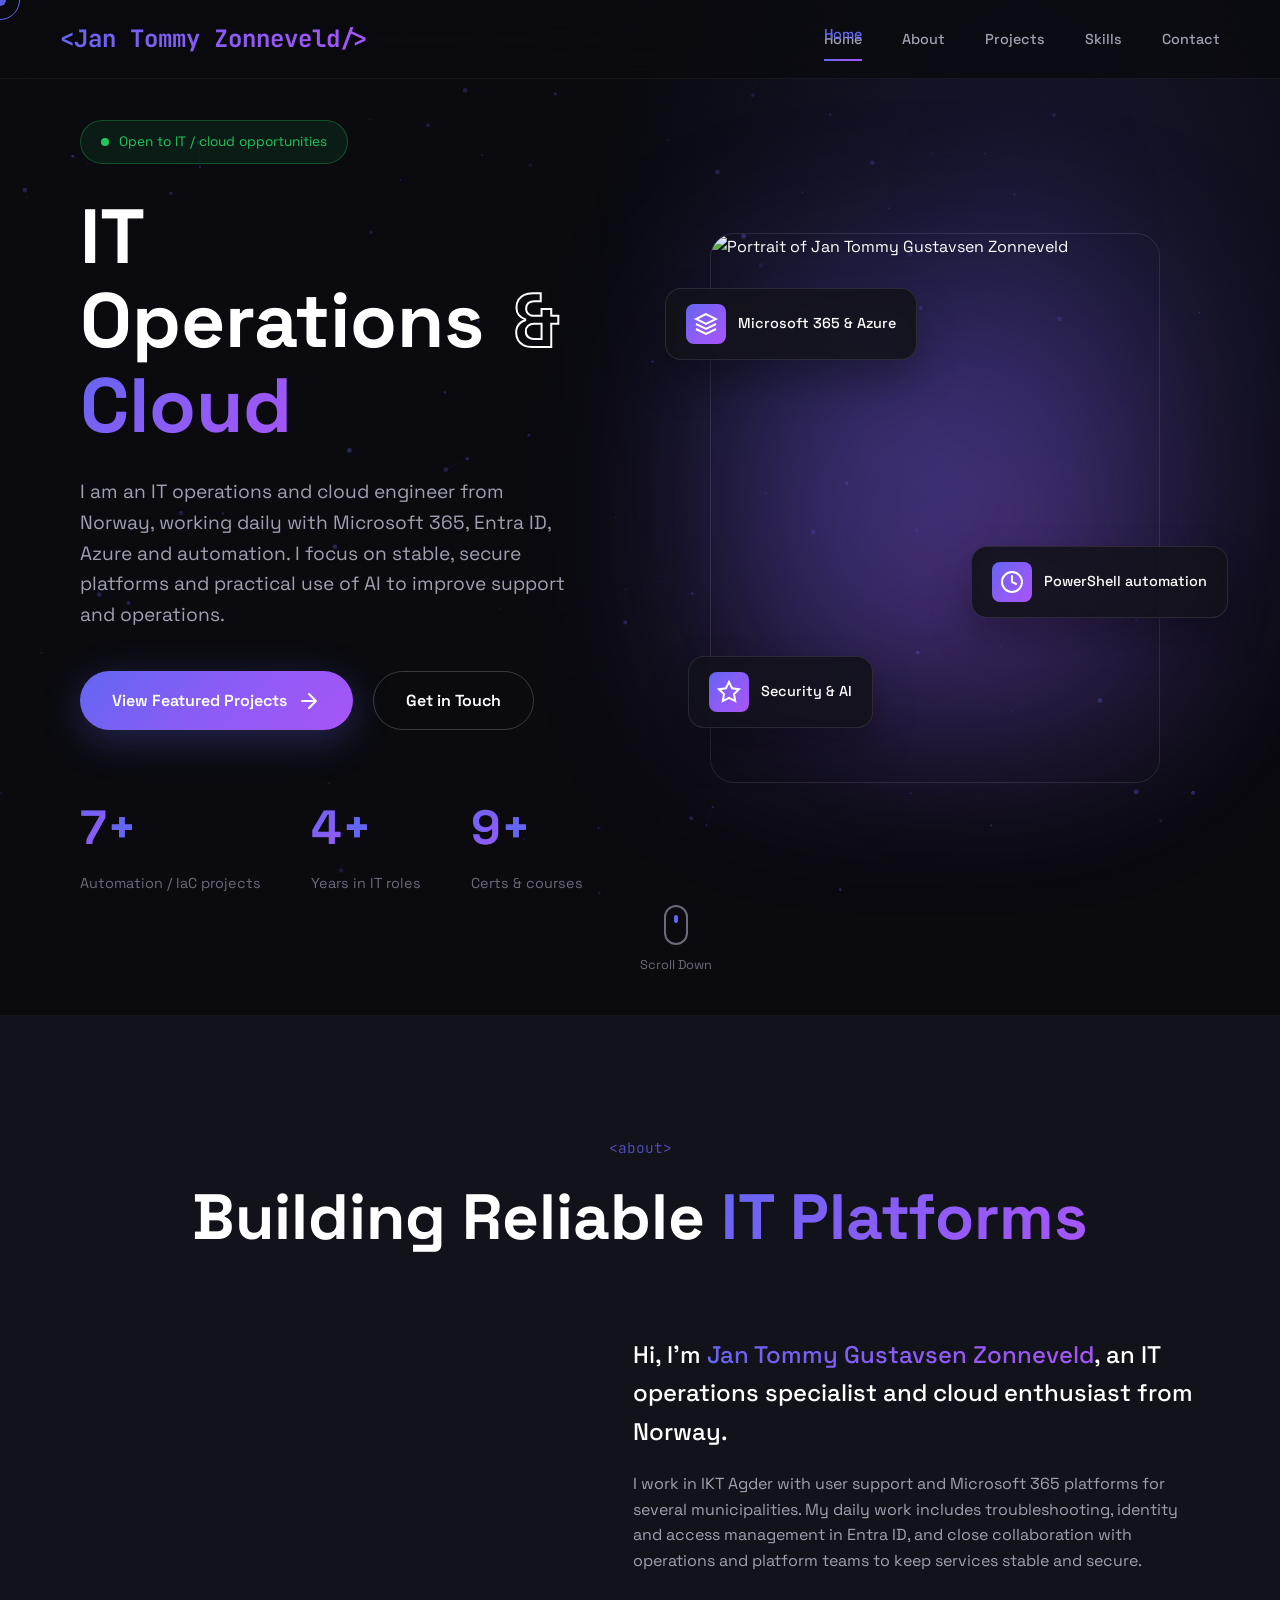
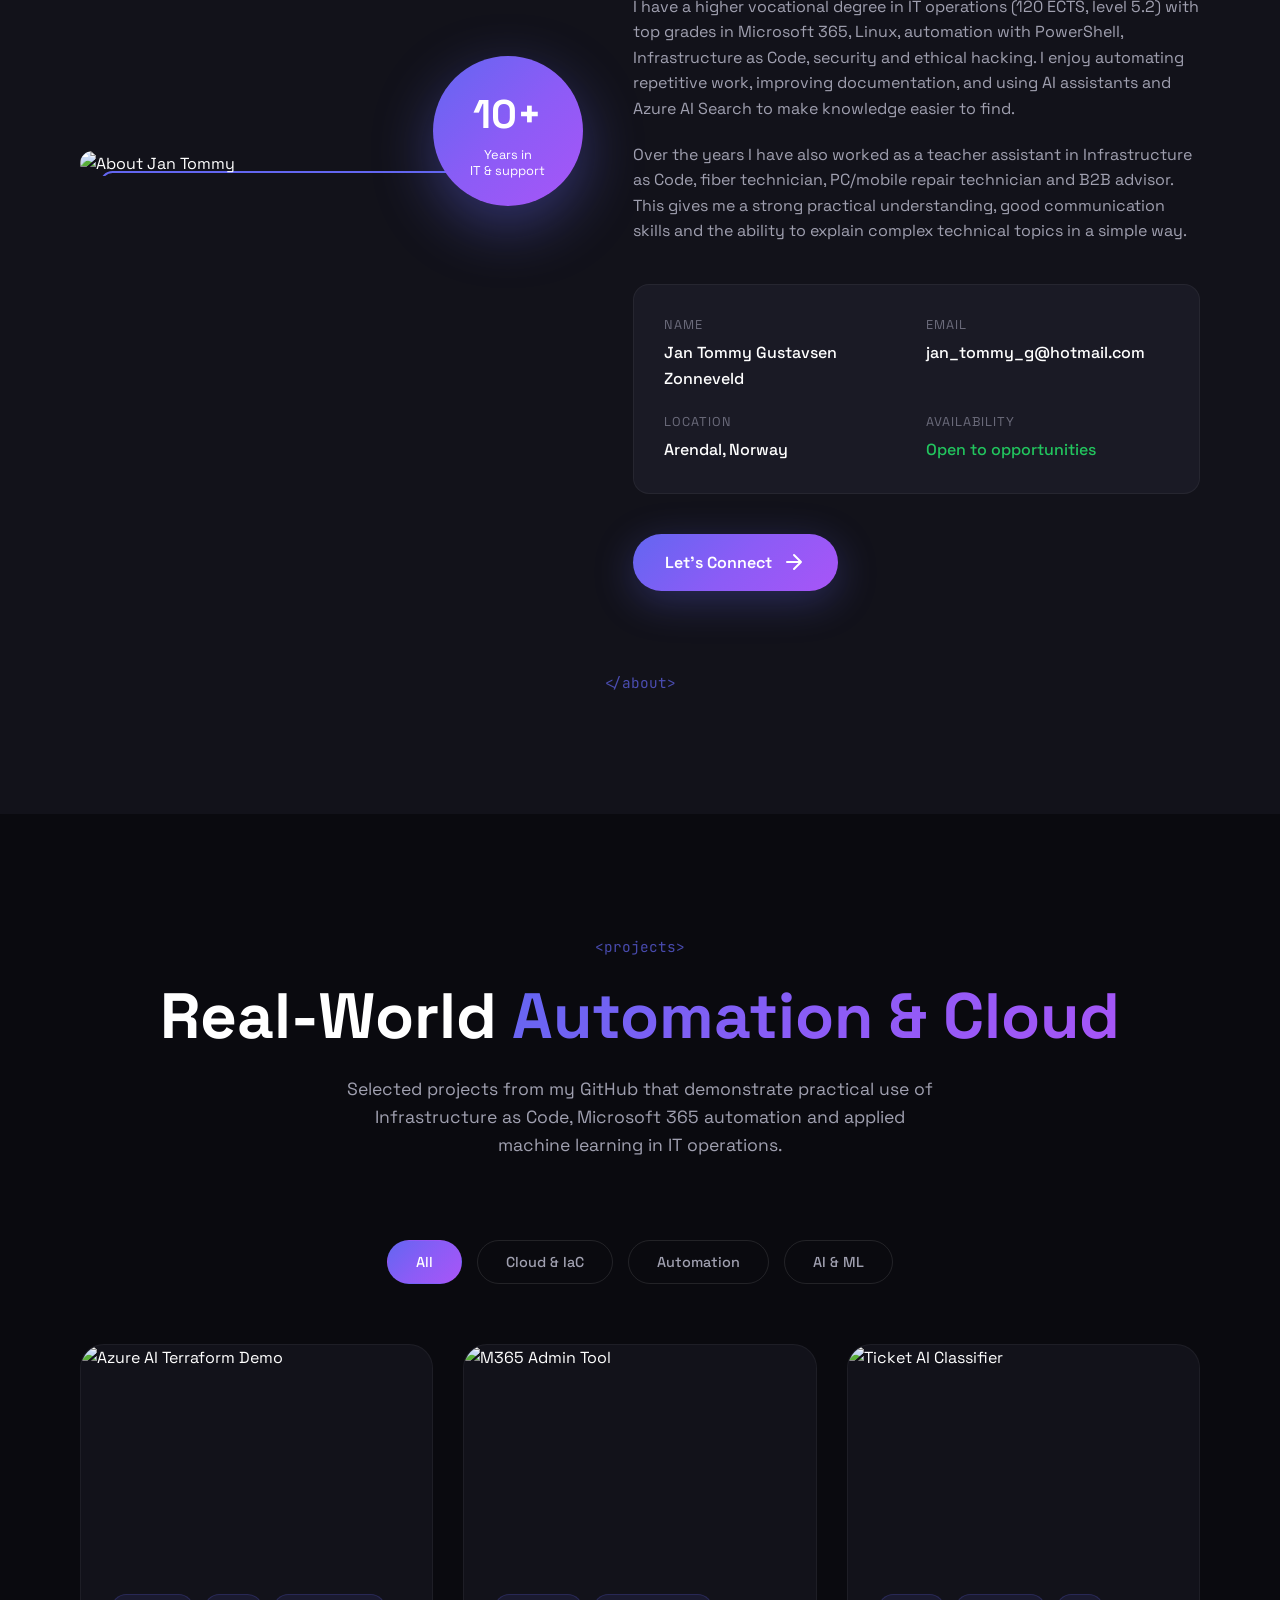
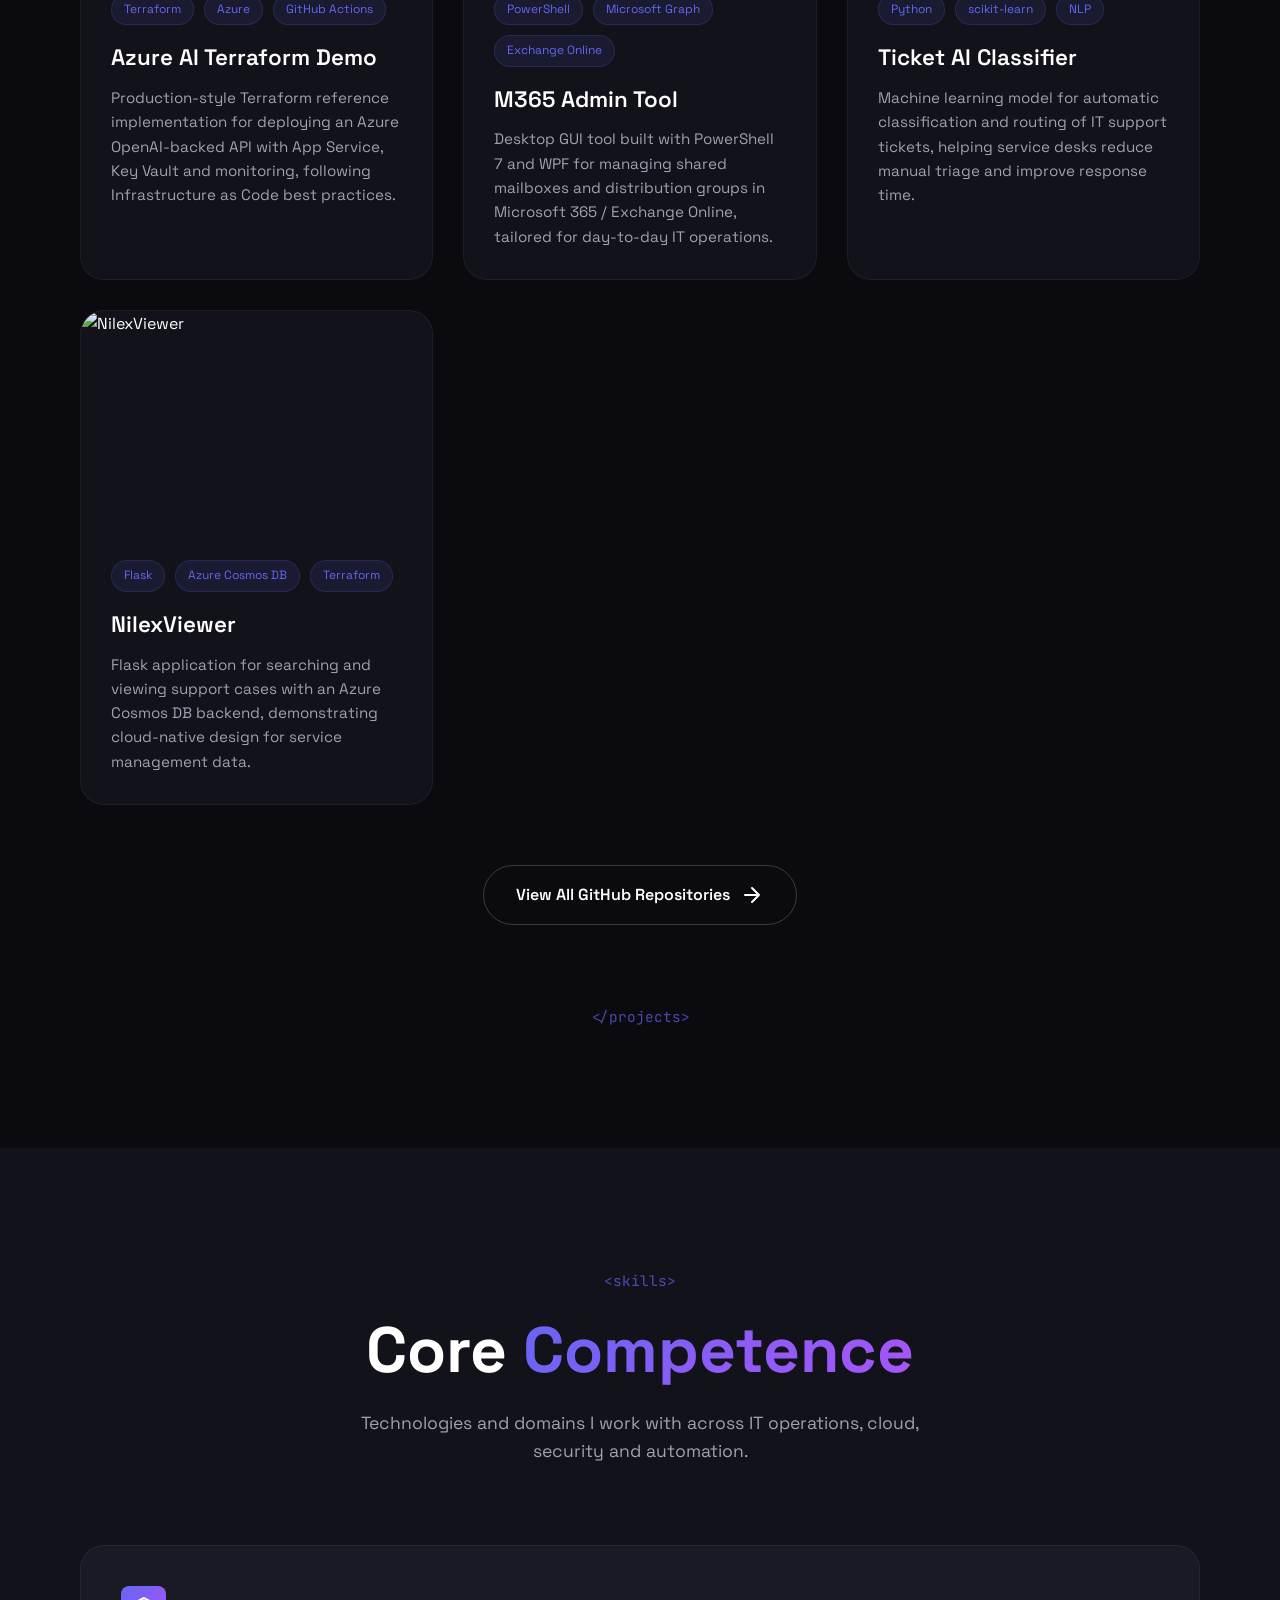
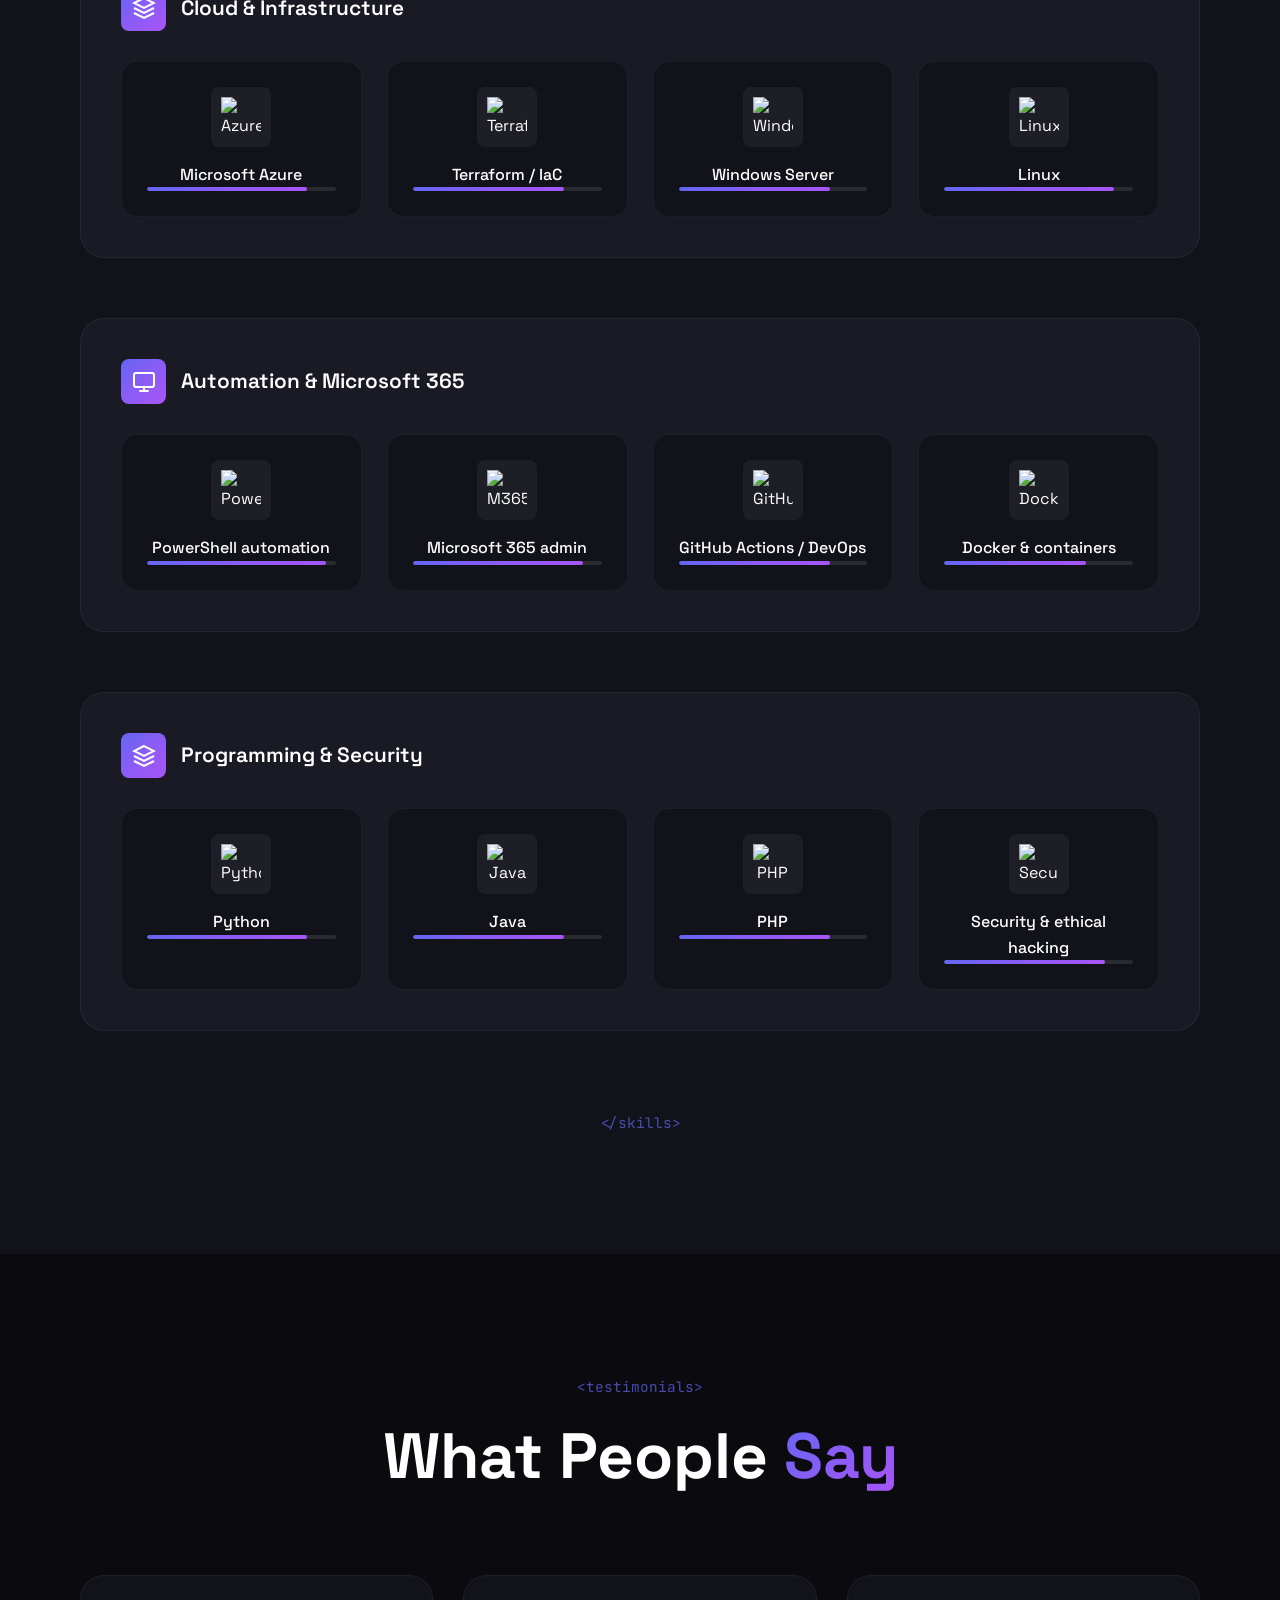
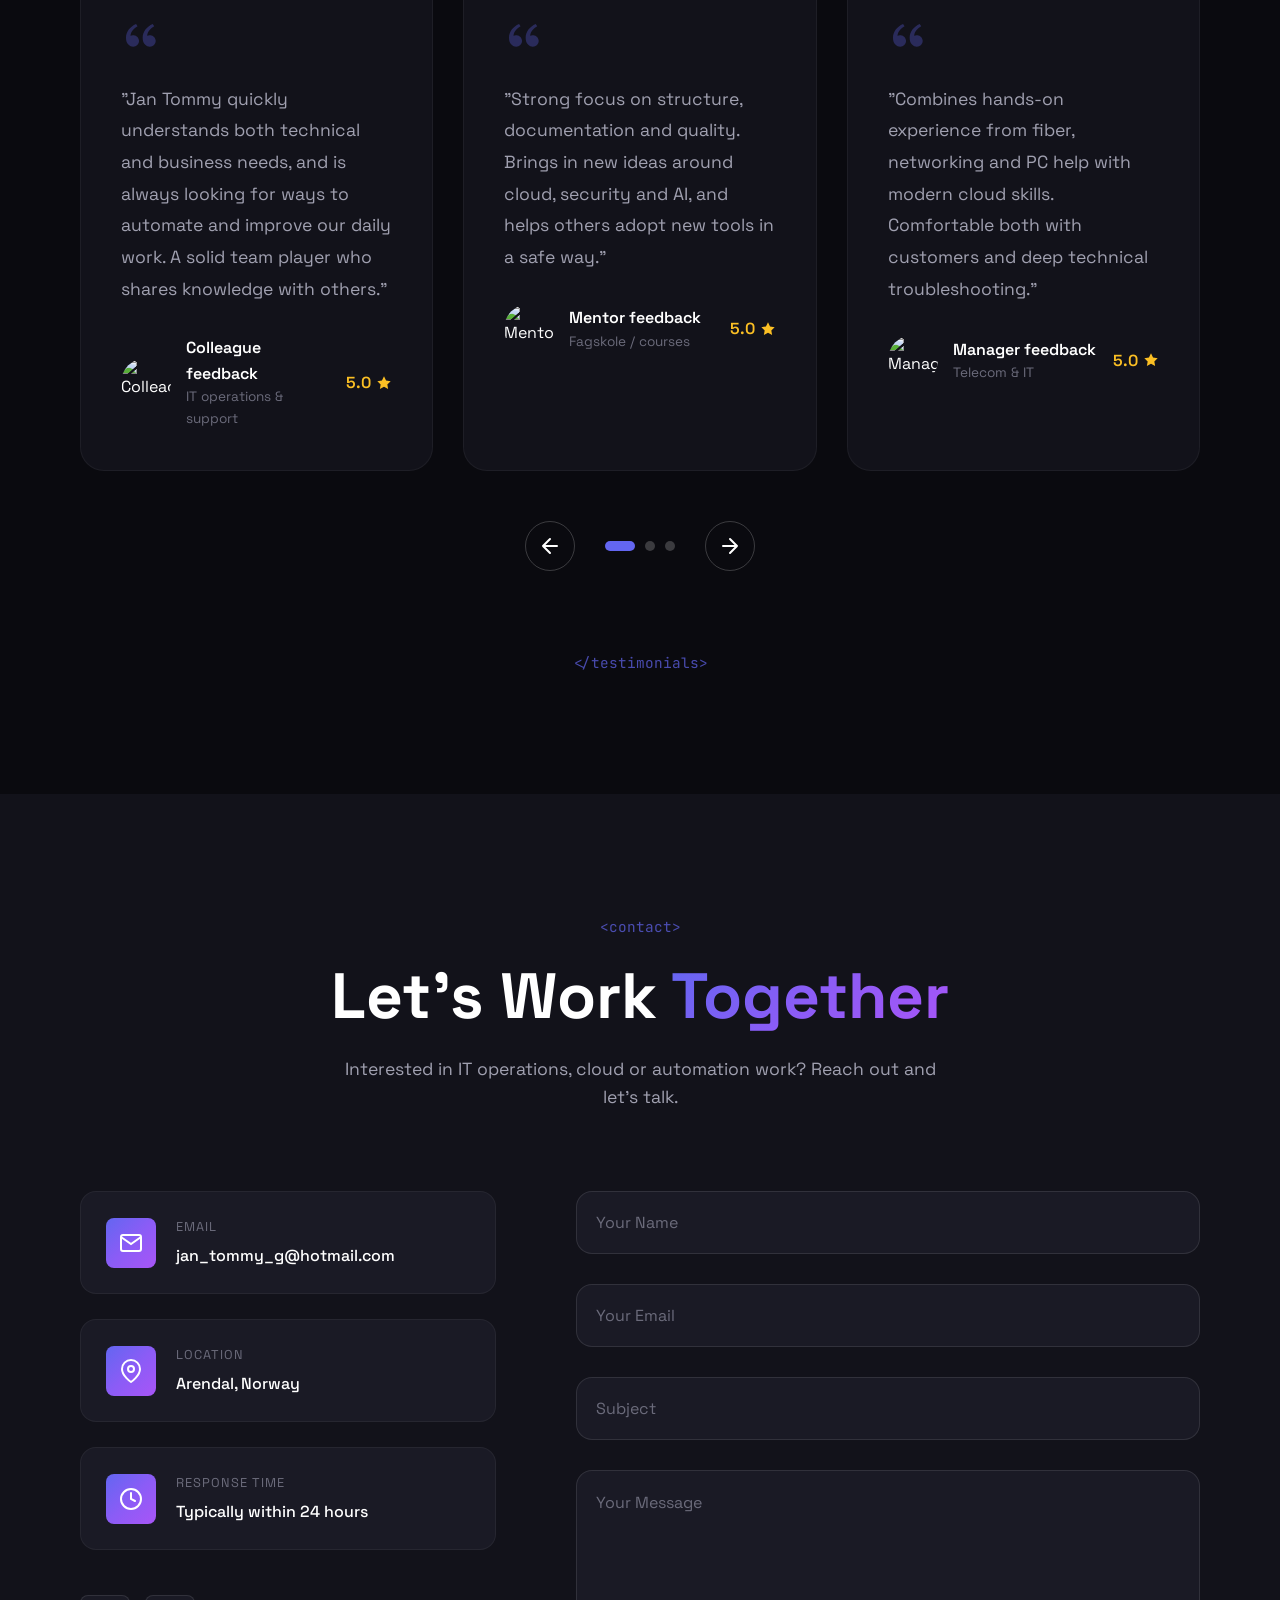
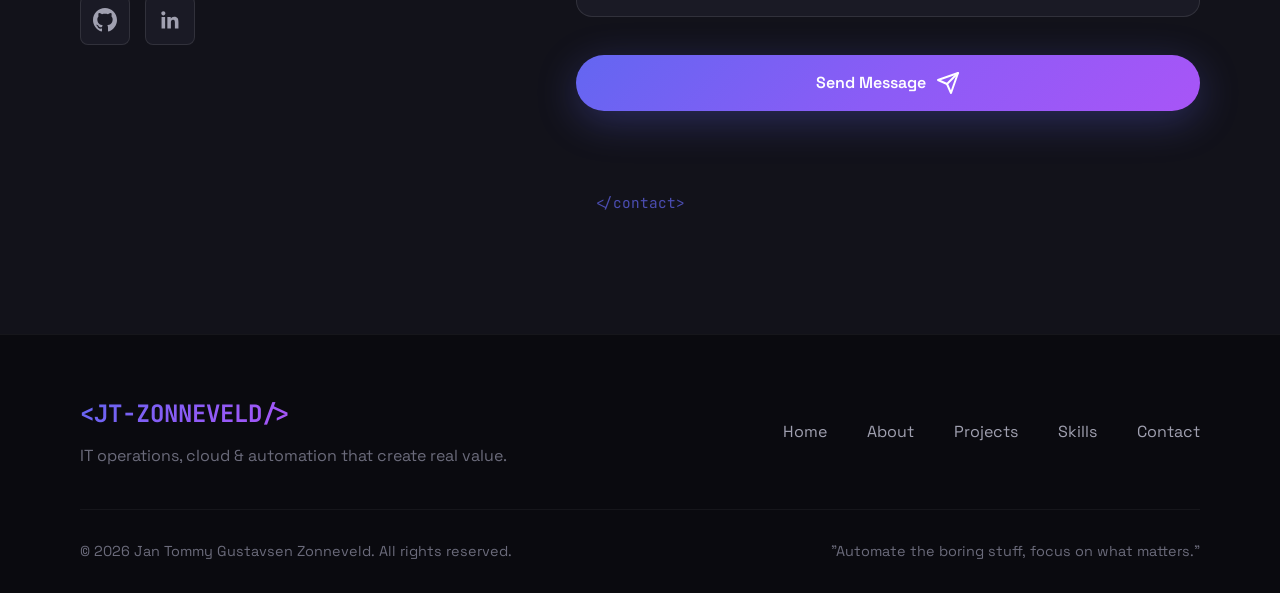
==== commit 55ea3598: "2scnd" ====
--- a/index.html
+++ b/index.html
@@ -18,7 +18,7 @@
     <!-- Navigation -->
     <nav class="nav">
         <div class="nav-logo">
-            <span class="logo-text">&lt;JT-ZONNEVELD/&gt;</span>
+            <span class="logo-text">&lt;Jan Tommy Zonneveld/&gt;</span>
         </div>
         <div class="nav-links">
             <a href="#home" class="nav-link active" data-text="Home">Home</a>
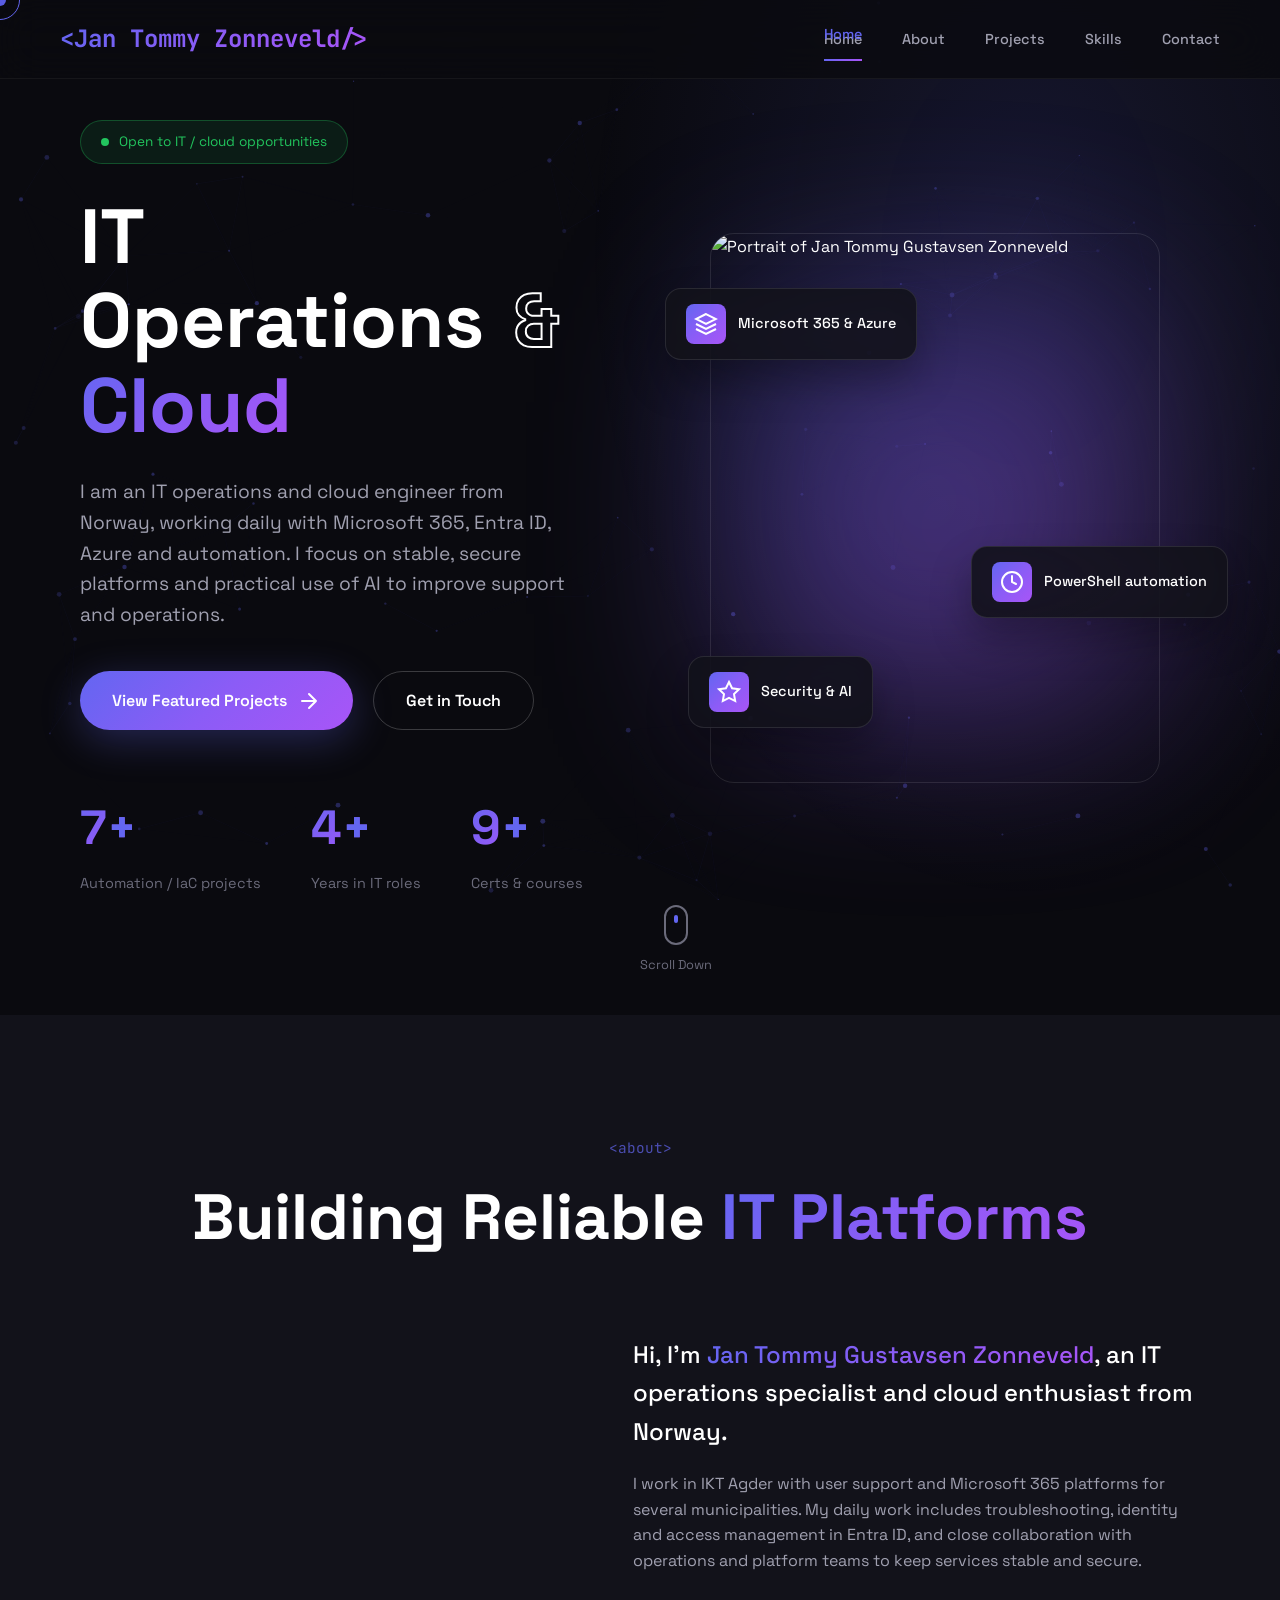
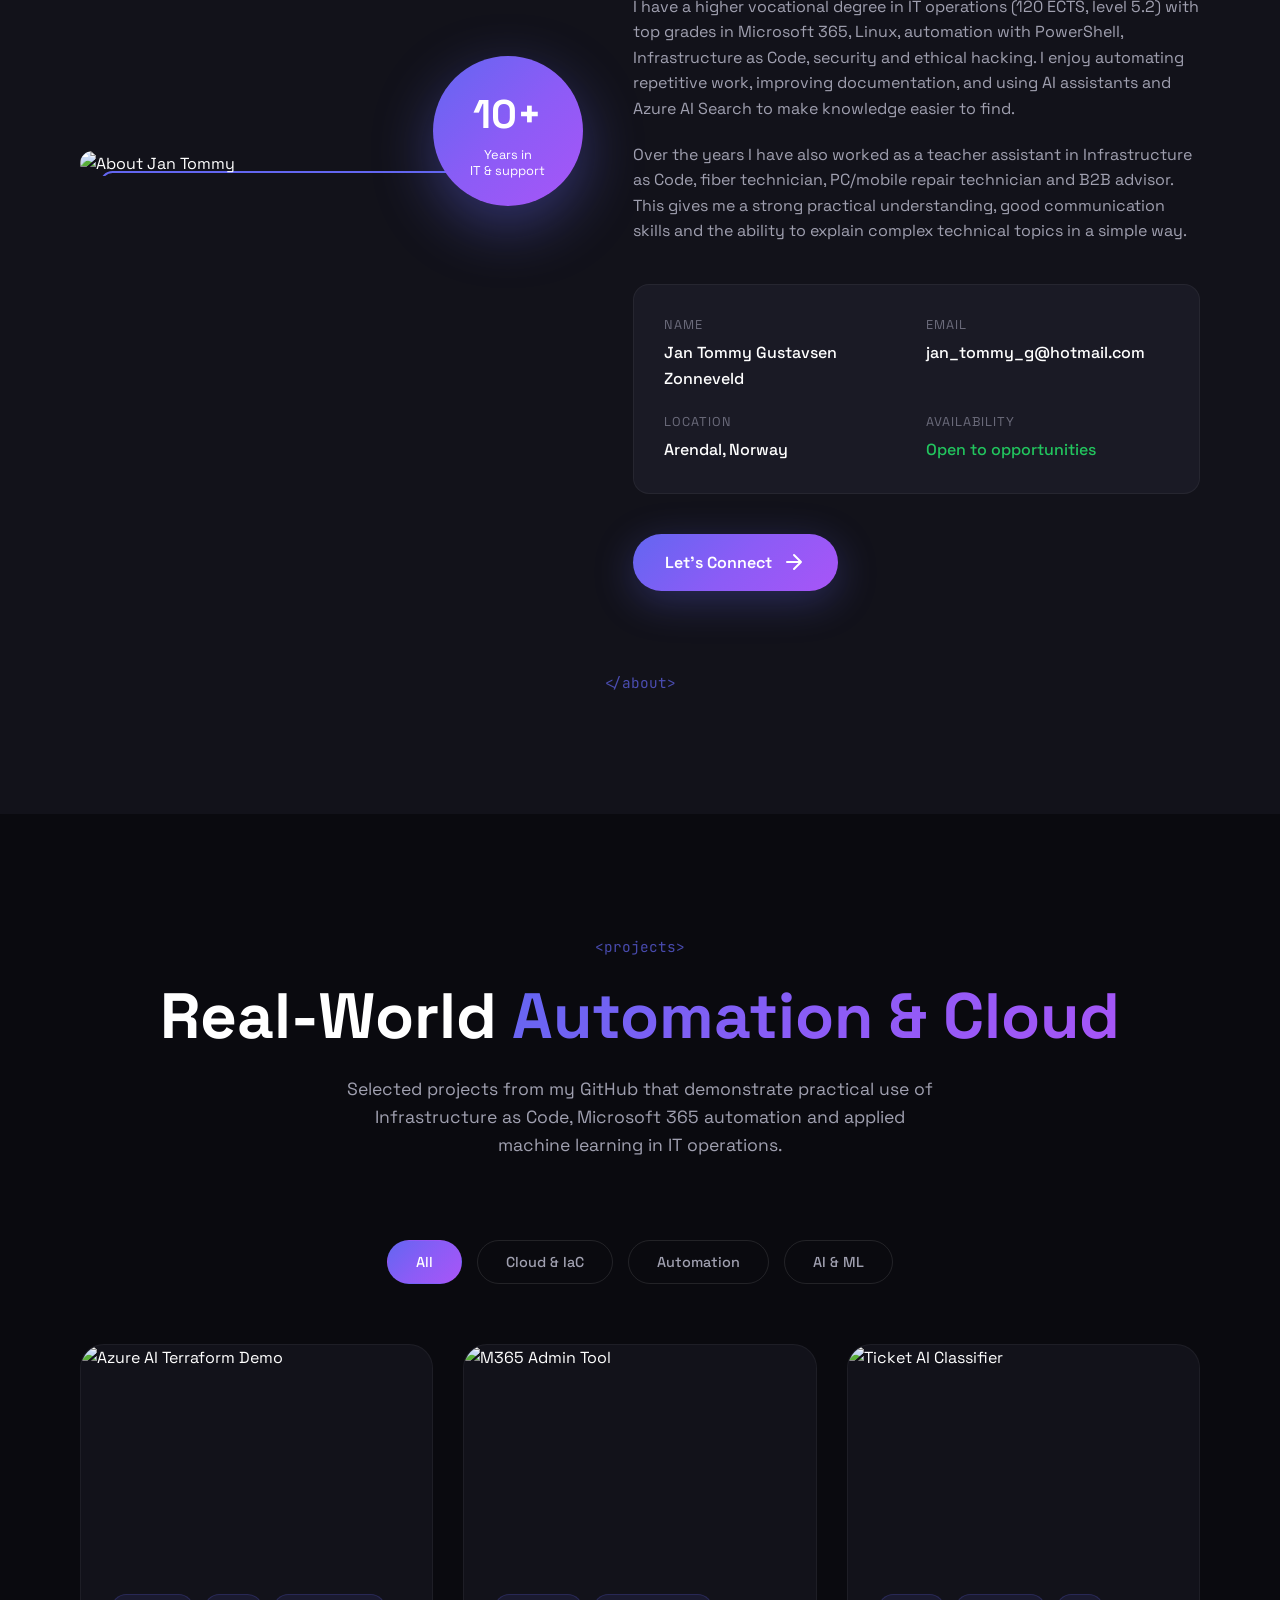
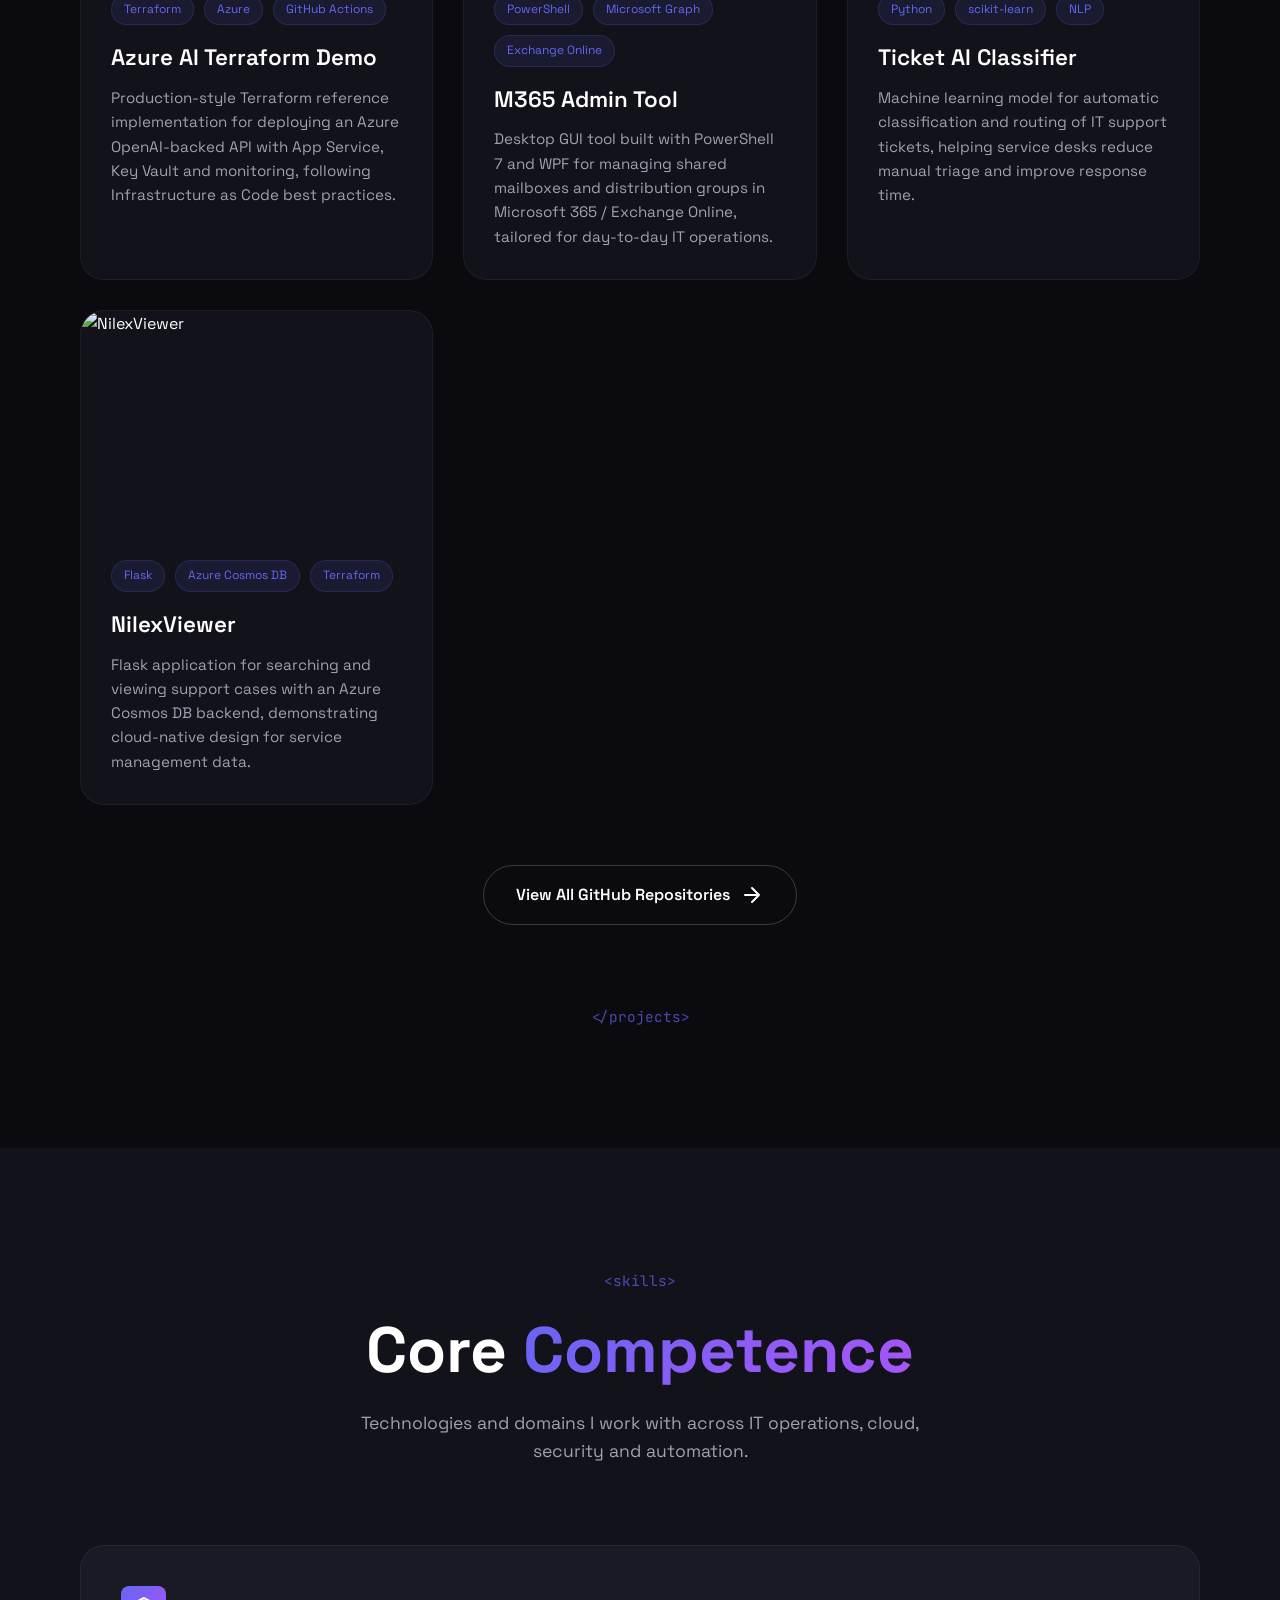
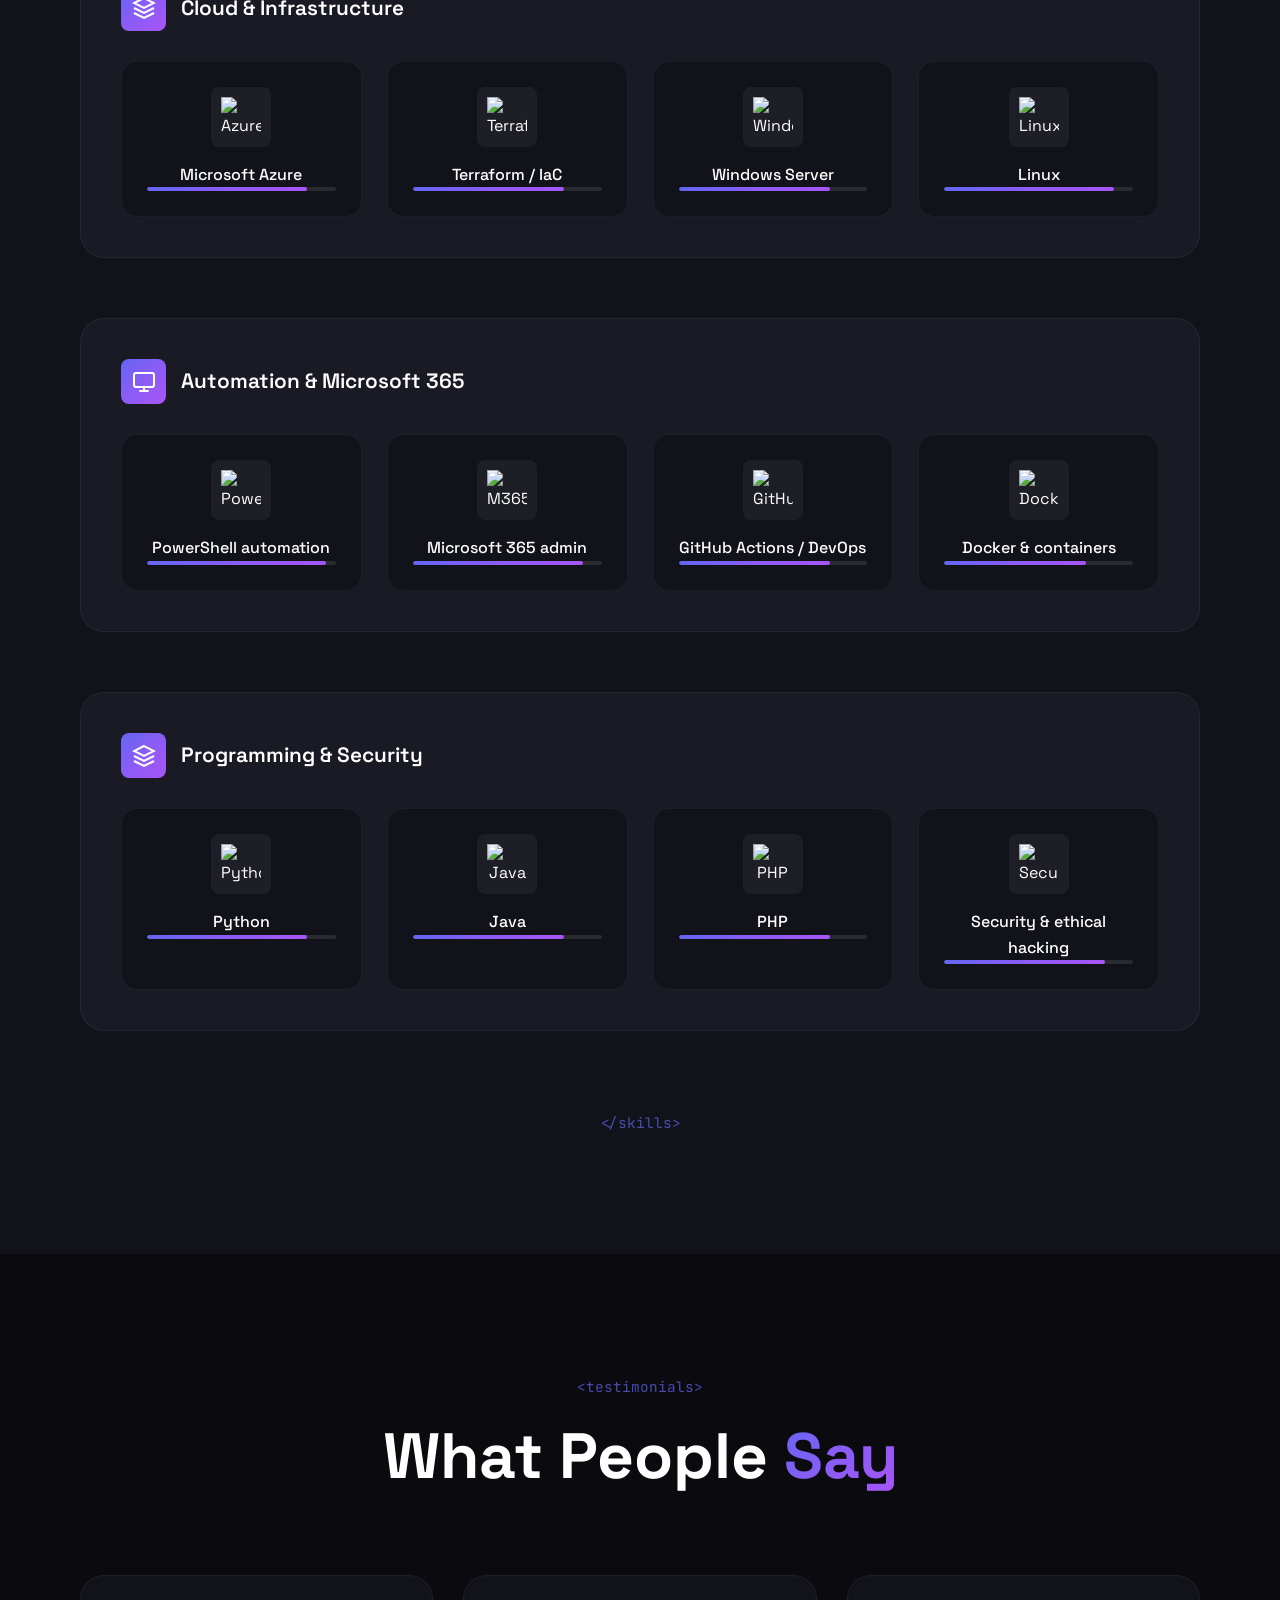
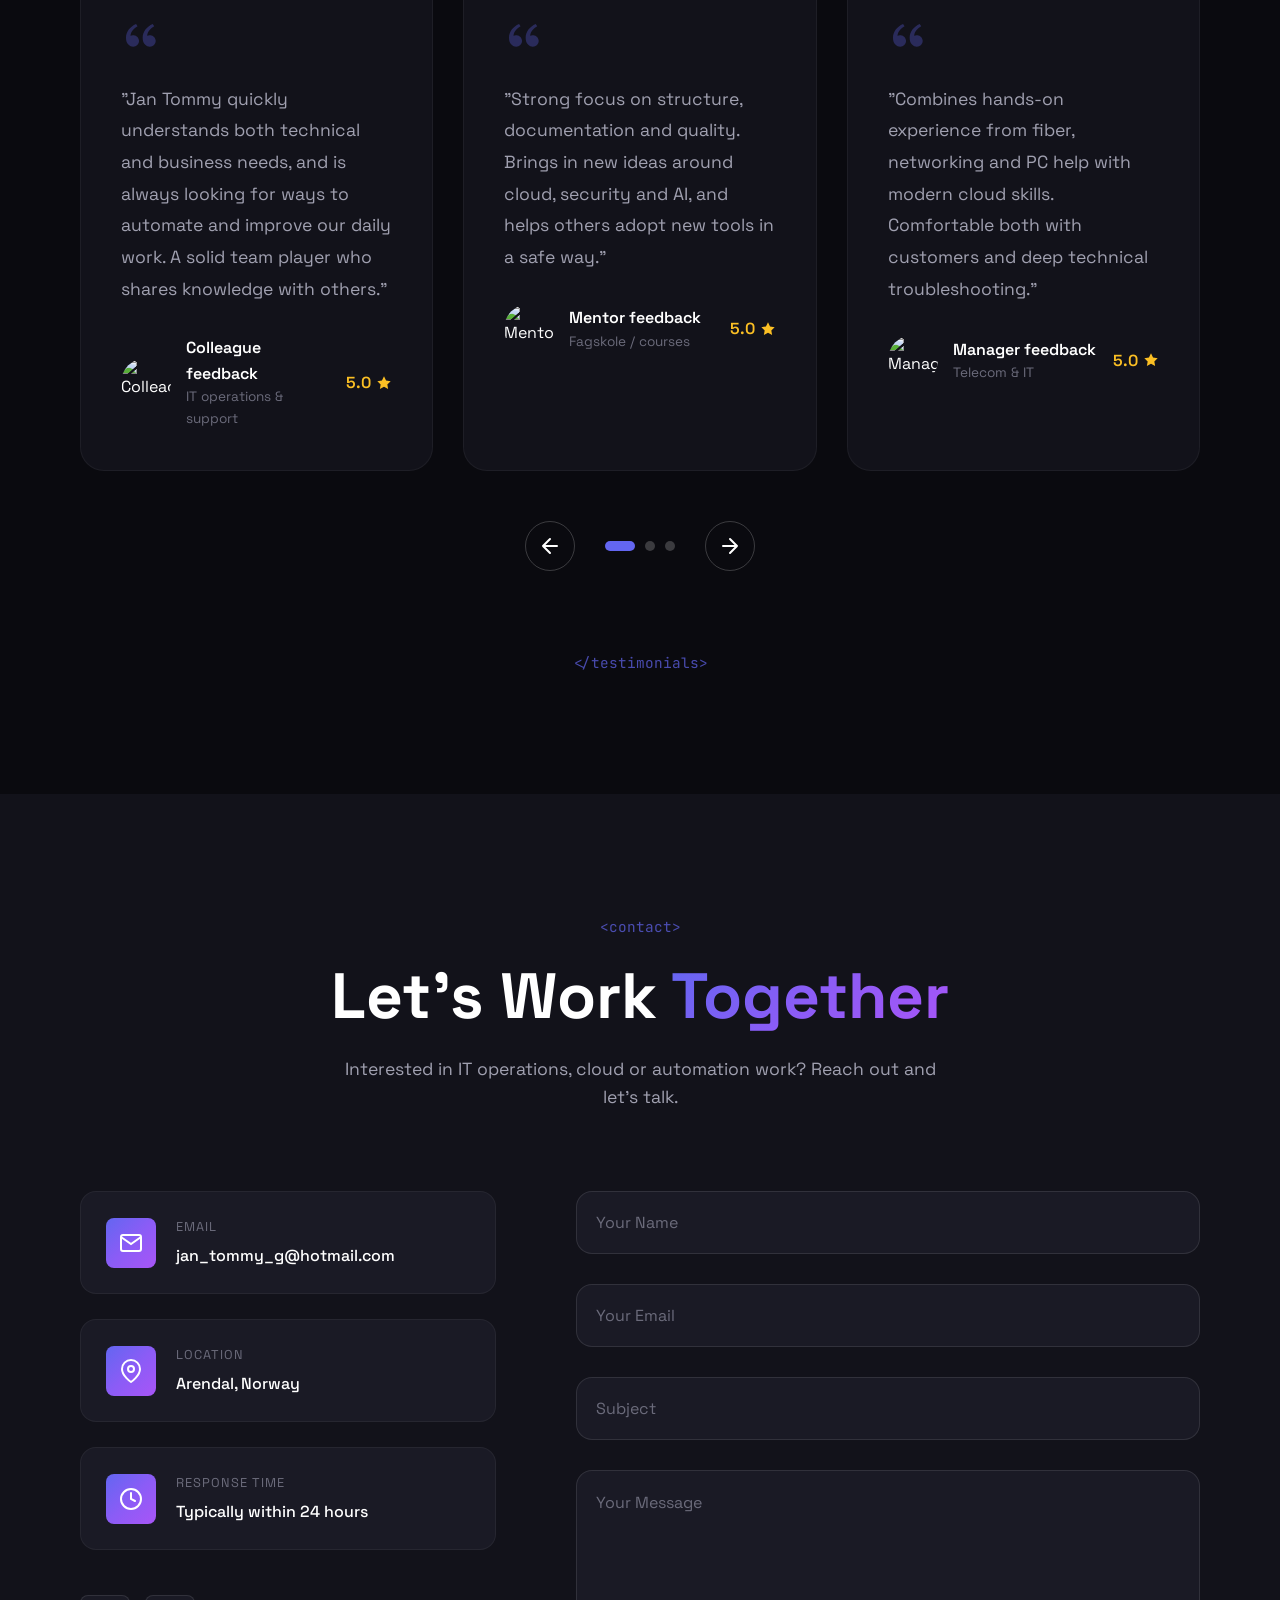
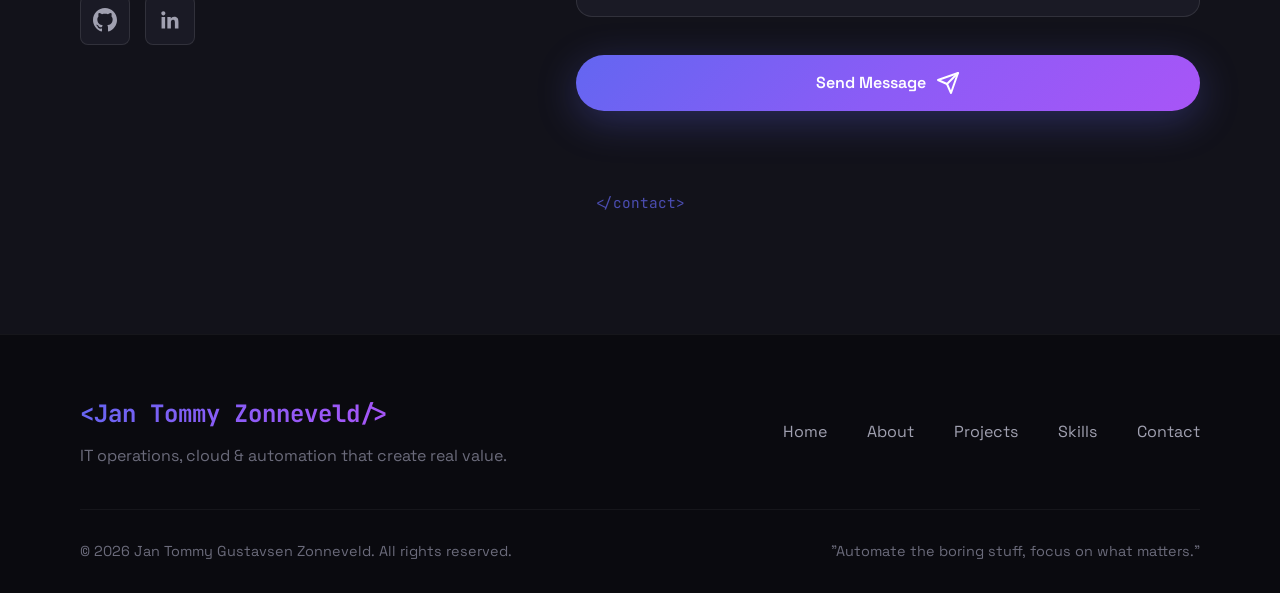
==== commit 93e625da: "slett" ====
--- a/index.html
+++ b/index.html
@@ -760,7 +760,7 @@
     <footer class="footer">
         <div class="footer-content">
             <div class="footer-logo">
-                <span class="logo-text">&lt;JT-ZONNEVELD/&gt;</span>
+                <span class="logo-text">&lt;Jan Tommy Zonneveld/&gt;</span>
                 <p>IT operations, cloud & automation that create real value.</p>
             </div>
             <div class="footer-links">
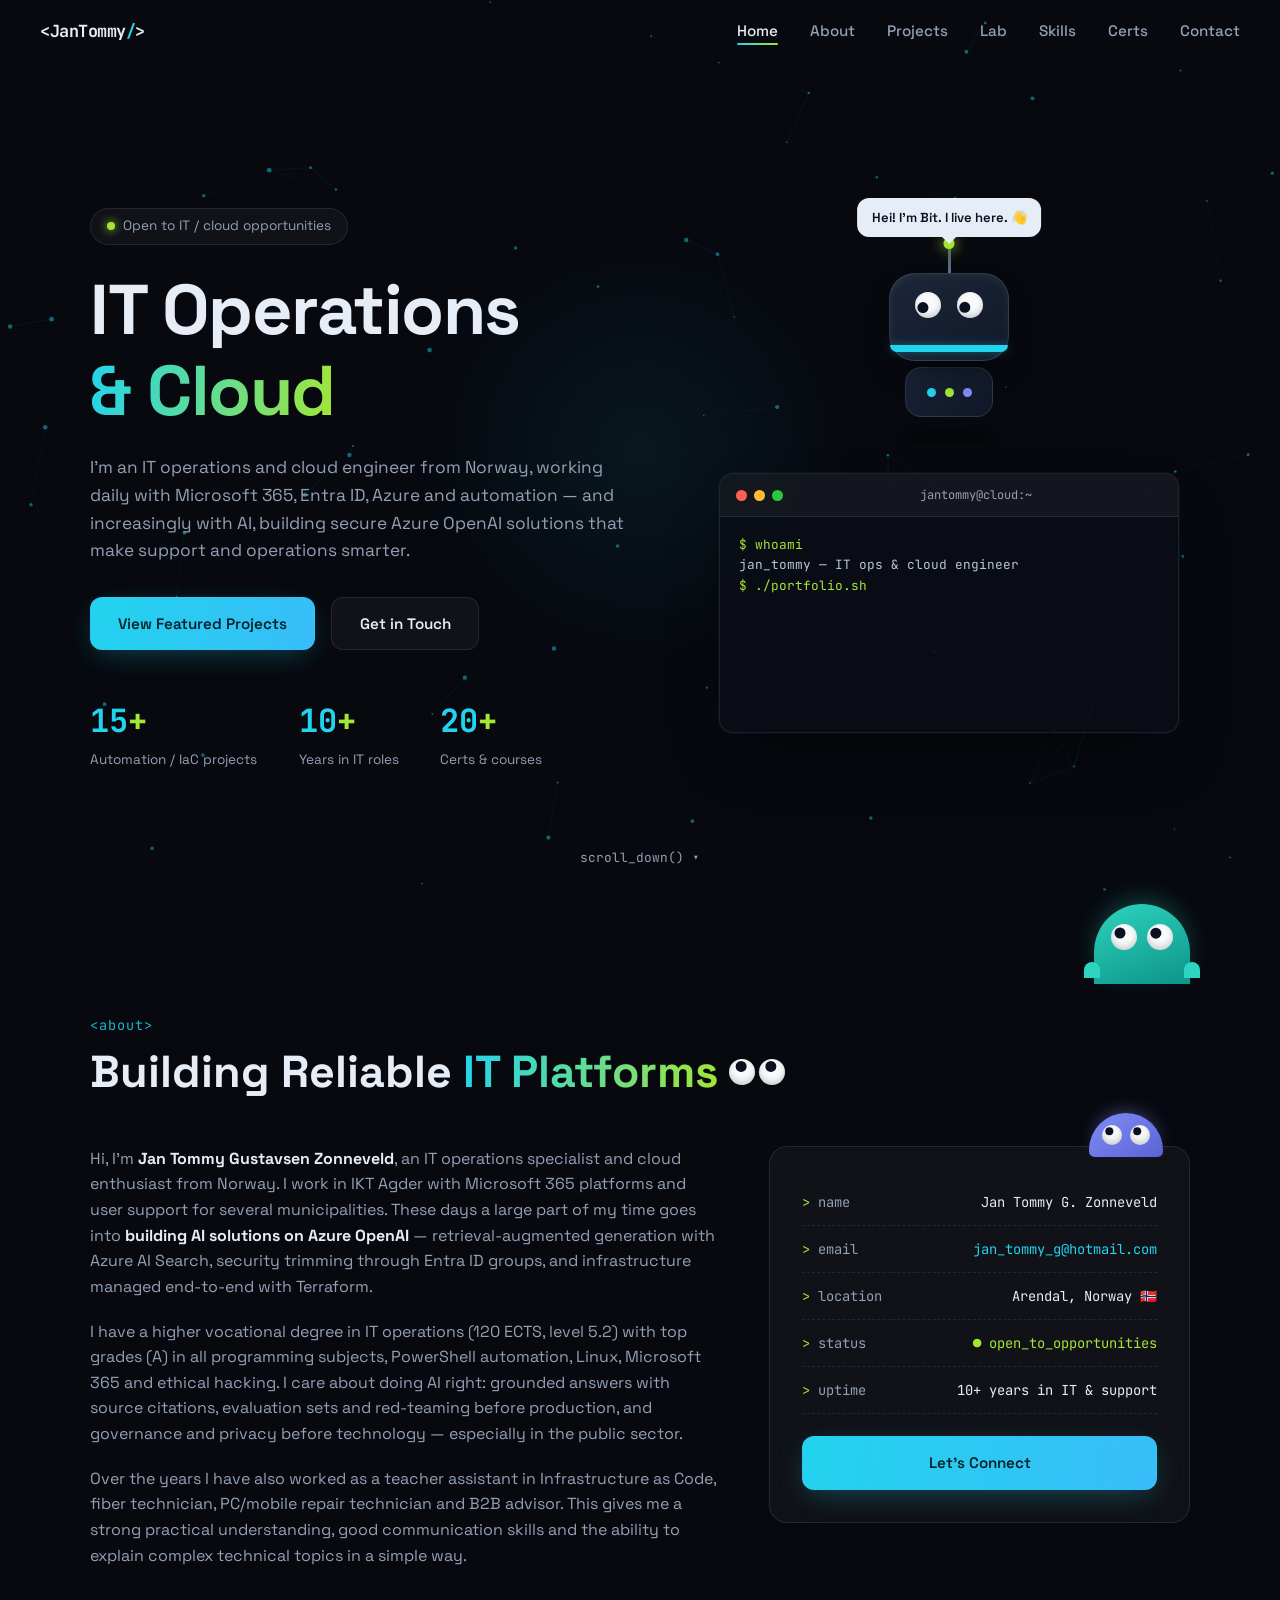
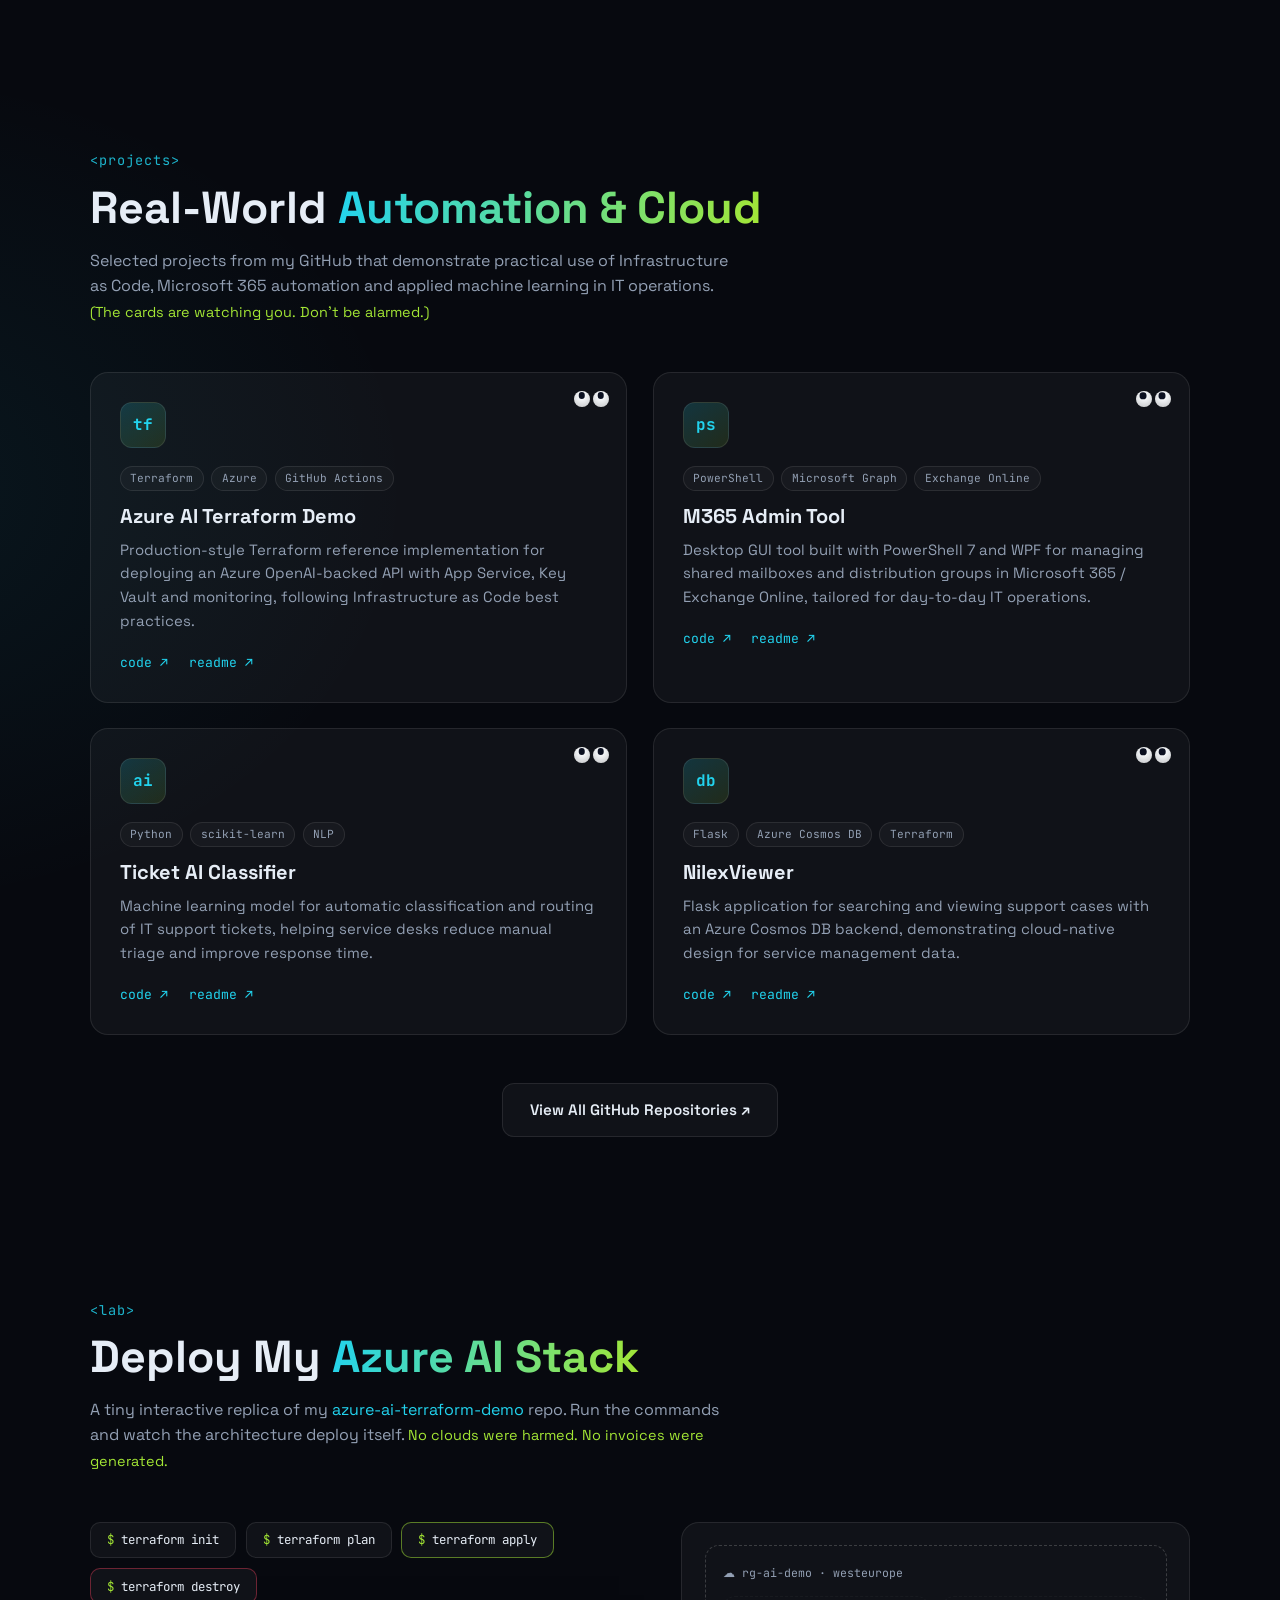
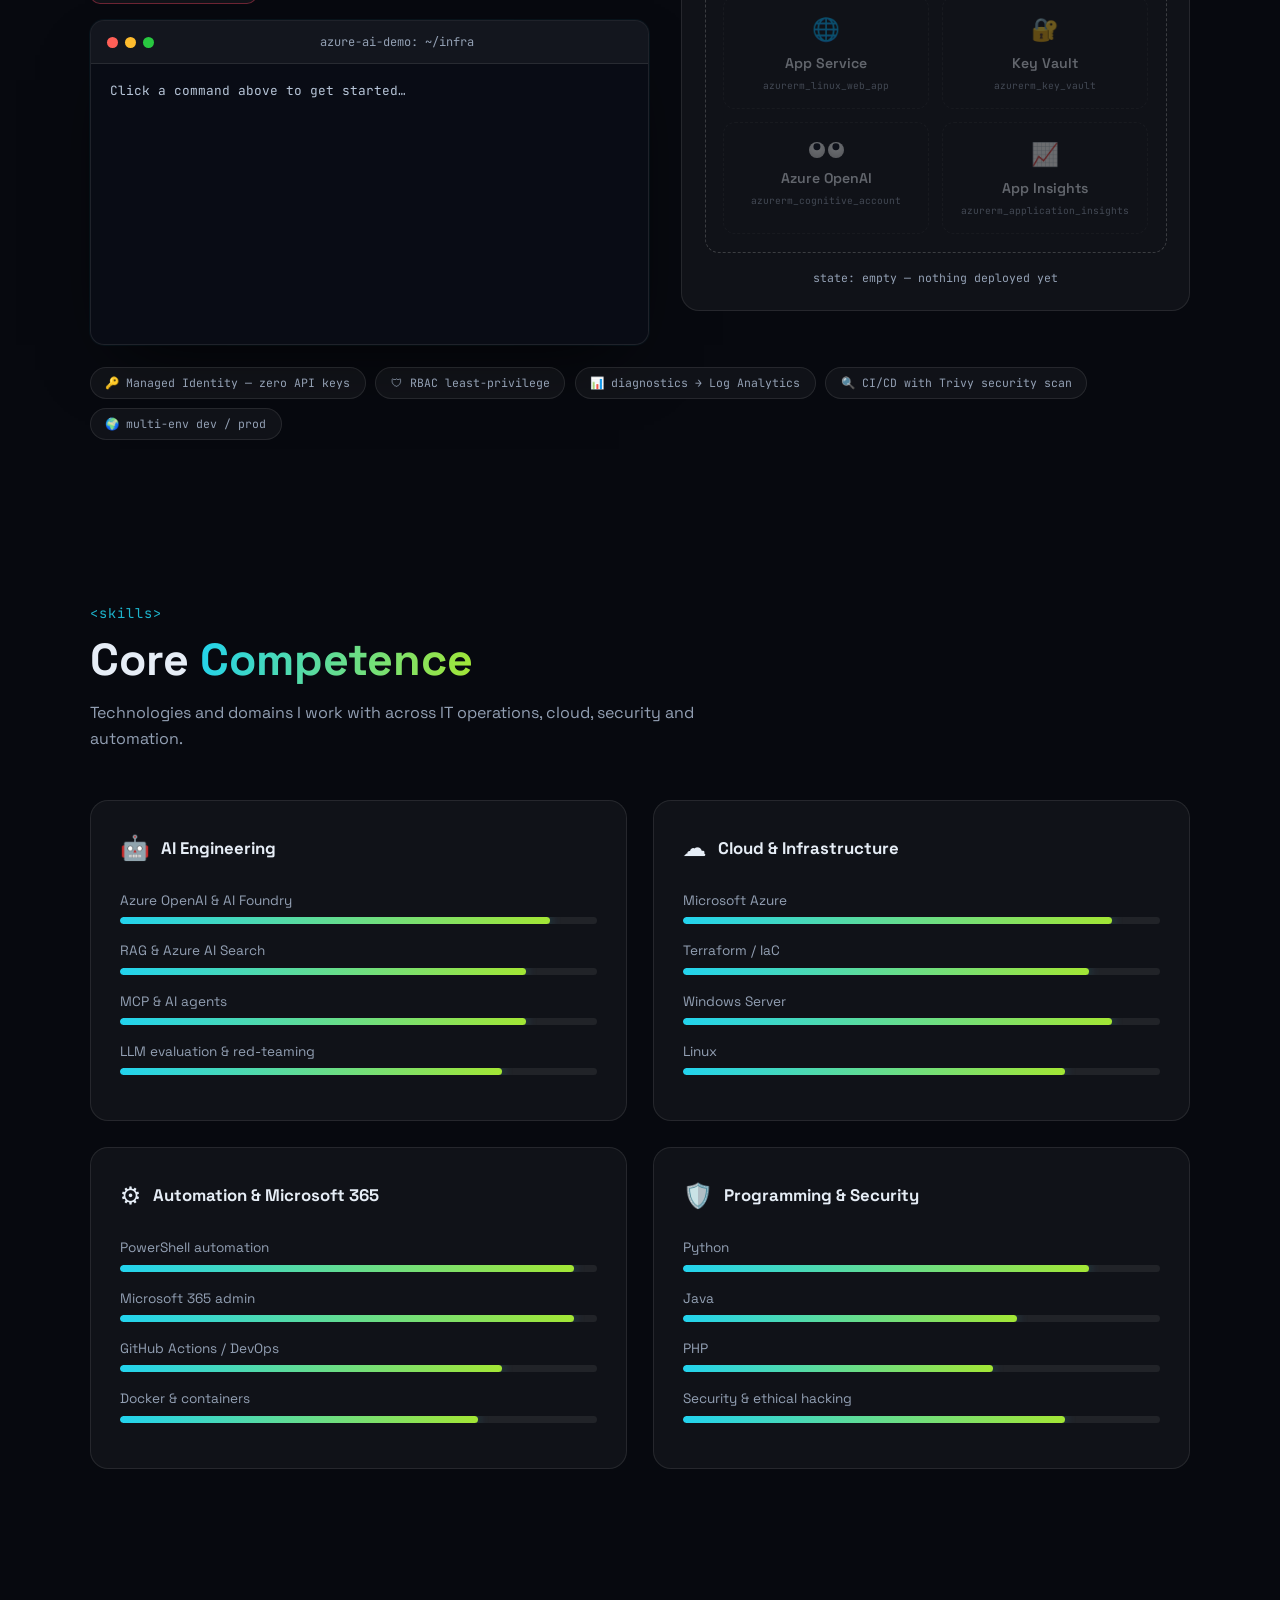
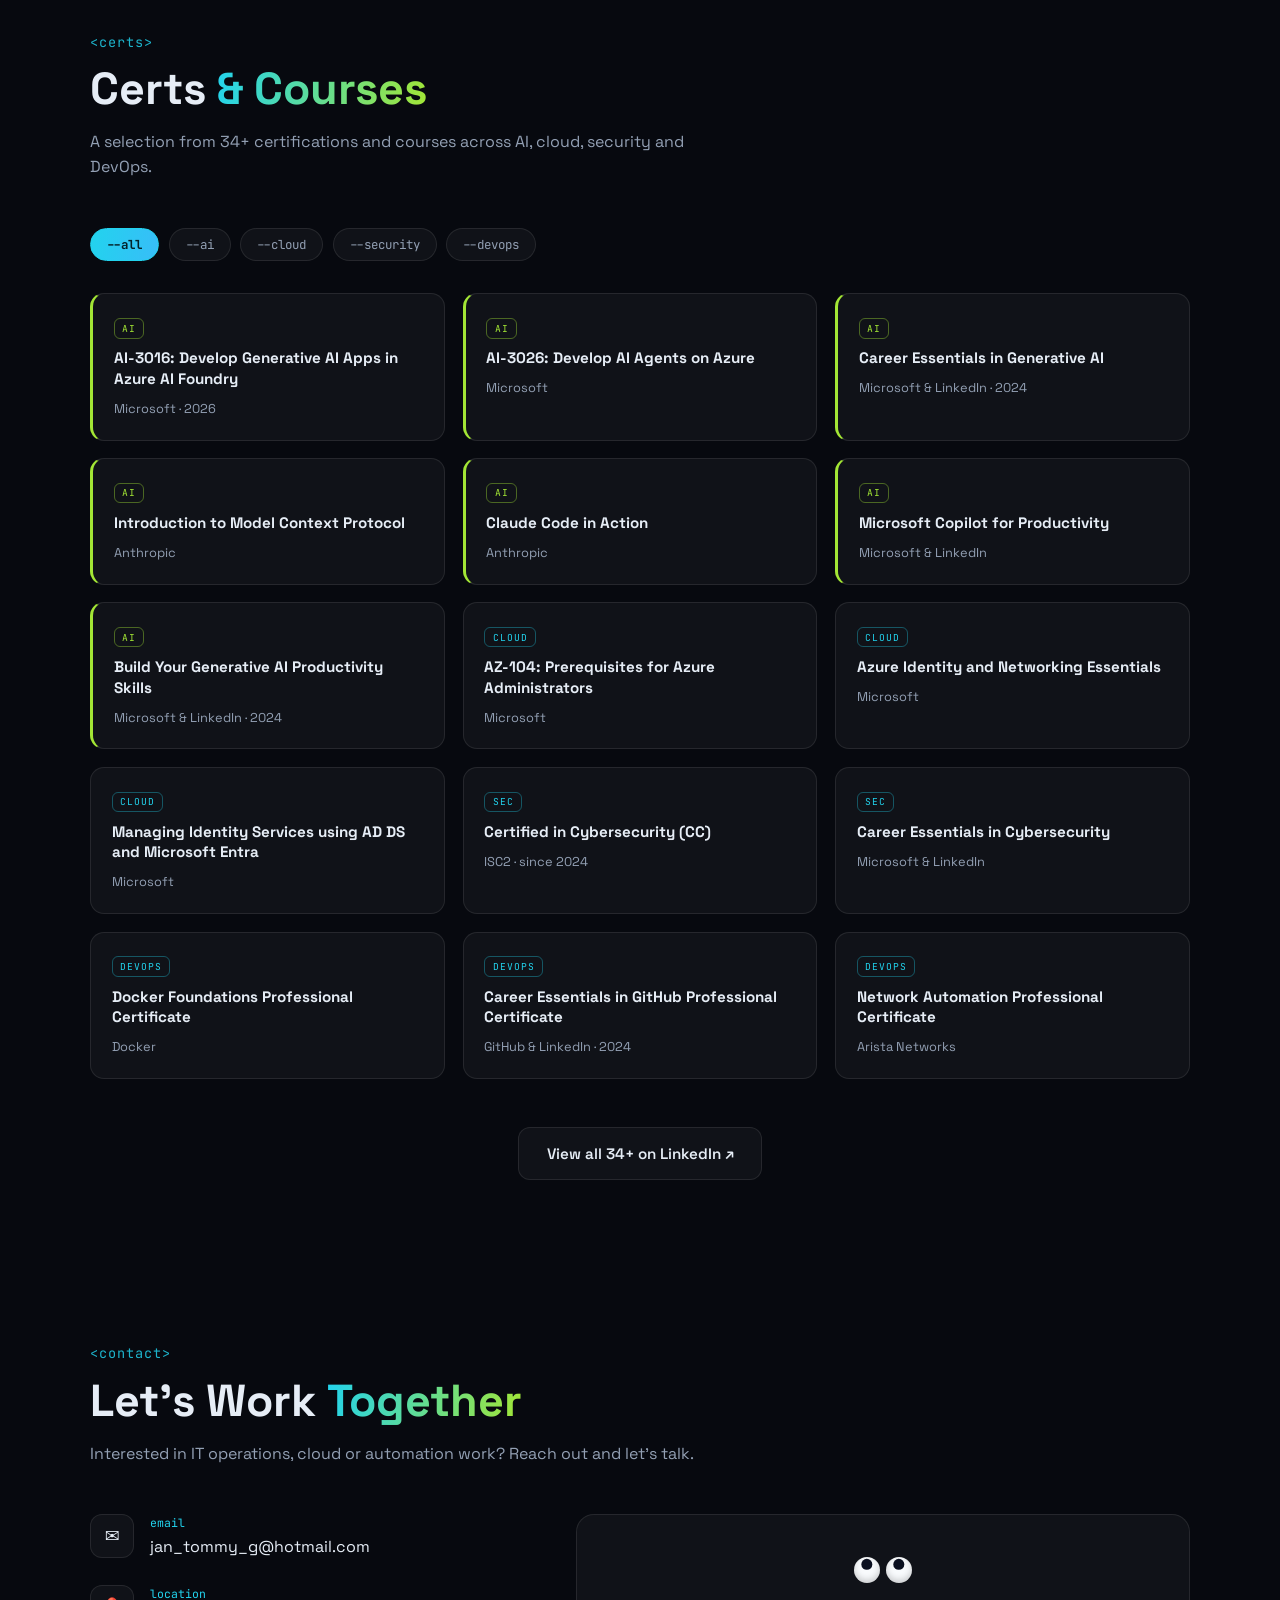
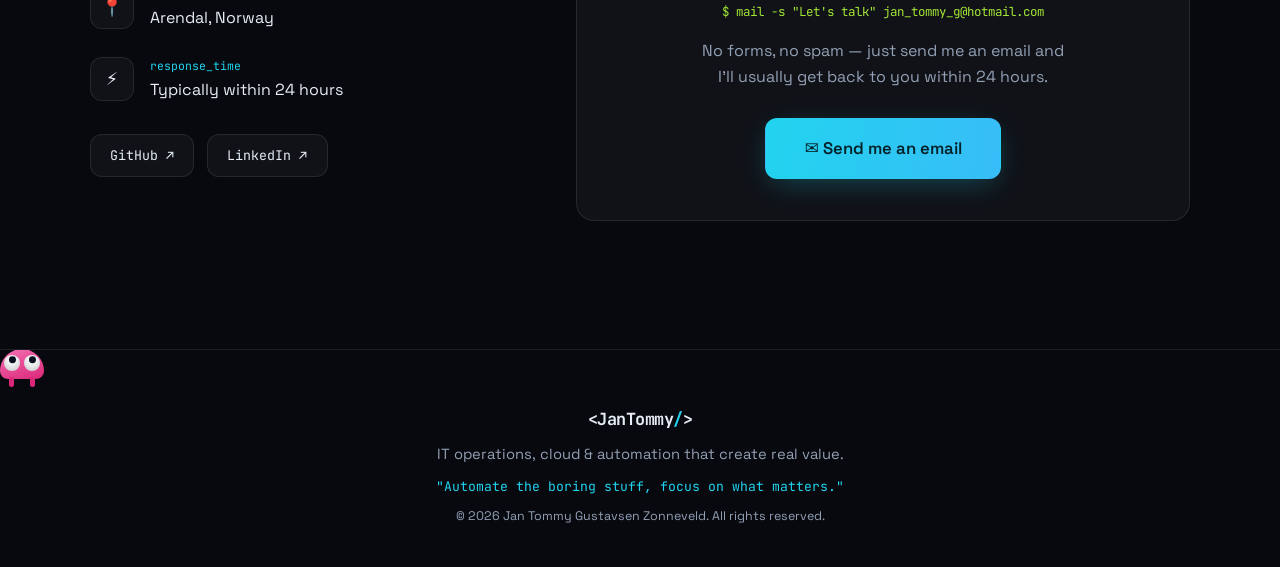
==== commit da0b3563: "Redesign: creature-themed portfolio v2 Complete rebuild with dark tech design and interactive creatu" ====
--- a/index.html
+++ b/index.html
@@ -3,777 +3,504 @@
 <head>
     <meta charset="UTF-8">
     <meta name="viewport" content="width=device-width, initial-scale=1.0">
-    <title>Portfolio | Jan Tommy Zonneveld</title>
+    <title>Jan Tommy Zonneveld — IT Operations & Cloud Engineer</title>
+    <meta name="description" content="Portfolio of Jan Tommy Gustavsen Zonneveld — IT operations and cloud engineer from Norway. Azure, Microsoft 365, PowerShell automation and applied AI.">
+    <link rel="preconnect" href="https://fonts.googleapis.com">
+    <link rel="preconnect" href="https://fonts.gstatic.com" crossorigin>
+    <link href="https://fonts.googleapis.com/css2?family=Space+Grotesk:wght@300;400;500;600;700&family=JetBrains+Mono:wght@400;500;700&display=swap" rel="stylesheet">
     <link rel="stylesheet" href="styles.css">
-    <link href="https://fonts.googleapis.com/css2?family=Space+Grotesk:wght@300;400;500;600;700&family=JetBrains+Mono:wght@400;500&display=swap" rel="stylesheet">
+    <link rel="icon" href="data:image/svg+xml,<svg xmlns='http://www.w3.org/2000/svg' viewBox='0 0 100 100'><text y='80' font-size='80'>🤖</text></svg>">
 </head>
 <body>
-    <!-- Custom Cursor -->
-    <div class="cursor"></div>
-    <div class="cursor-follower"></div>
-
-    <!-- Particle Background -->
+
     <canvas id="particles"></canvas>
-
-    <!-- Navigation -->
-    <nav class="nav">
-        <div class="nav-logo">
-            <span class="logo-text">&lt;Jan Tommy Zonneveld/&gt;</span>
-        </div>
-        <div class="nav-links">
-            <a href="#home" class="nav-link active" data-text="Home">Home</a>
-            <a href="#about" class="nav-link" data-text="About">About</a>
-            <a href="#projects" class="nav-link" data-text="Projects">Projects</a>
-            <a href="#skills" class="nav-link" data-text="Skills">Skills</a>
-            <a href="#contact" class="nav-link" data-text="Contact">Contact</a>
-        </div>
-        <div class="nav-hamburger">
-            <span></span>
-            <span></span>
-            <span></span>
-        </div>
+    <div class="cursor-glow" id="cursorGlow"></div>
+
+    <!-- ============ NAV ============ -->
+    <nav class="nav" id="nav">
+        <a href="#home" class="nav-logo mono">&lt;JanTommy<span class="accent">/</span>&gt;</a>
+        <ul class="nav-links" id="navLinks">
+            <li><a href="#home" class="nav-link">Home</a></li>
+            <li><a href="#about" class="nav-link">About</a></li>
+            <li><a href="#projects" class="nav-link">Projects</a></li>
+            <li><a href="#lab" class="nav-link">Lab</a></li>
+            <li><a href="#skills" class="nav-link">Skills</a></li>
+            <li><a href="#certs" class="nav-link">Certs</a></li>
+            <li><a href="#contact" class="nav-link">Contact</a></li>
+        </ul>
+        <button class="nav-burger" id="navBurger" aria-label="Menu">
+            <span></span><span></span><span></span>
+        </button>
     </nav>
 
-    <!-- Mobile Menu -->
-    <div class="mobile-menu">
-        <a href="#home" class="mobile-link">Home</a>
-        <a href="#about" class="mobile-link">About</a>
-        <a href="#projects" class="mobile-link">Projects</a>
-        <a href="#skills" class="mobile-link">Skills</a>
-        <a href="#contact" class="mobile-link">Contact</a>
-    </div>
-
-    <!-- Hero Section -->
-    <section id="home" class="hero">
-        <div class="hero-content">
-            <div class="hero-badge">
-                <span class="badge-dot"></span>
-                Open to IT / cloud opportunities
-            </div>
-            <h1 class="hero-title">
-                <span class="title-line">
-                    <span class="word">IT</span>
-                </span>
-                <span class="title-line">
-                    <span class="word">Operations</span>
-                    <span class="word outline">&</span>
-                </span>
-                <span class="title-line">
-                    <span class="word gradient">Cloud</span>
-                </span>
-            </h1>
-            <p class="hero-description">
-                I am an IT operations and cloud engineer from Norway,
-                working daily with Microsoft 365, Entra ID, Azure and
-                automation. I focus on stable, secure platforms and
-                practical use of AI to improve support and operations.
-            </p>
-            <div class="hero-cta">
-                <a href="#projects" class="btn btn-primary">
-                    <span>View Featured Projects</span>
-                    <svg width="24" height="24" viewBox="0 0 24 24" fill="none">
-                        <path d="M5 12H19M19 12L12 5M19 12L12 19" stroke="currentColor" stroke-width="2" stroke-linecap="round" stroke-linejoin="round"/>
-                    </svg>
-                </a>
-                <a href="#contact" class="btn btn-secondary">
-                    <span>Get in Touch</span>
-                </a>
-            </div>
-            <div class="hero-stats">
-                <div class="stat">
-                    <span class="stat-number" data-count="15">0</span>
-                    <span class="stat-label">Automation / IaC projects</span>
-                </div>
-                <div class="stat">
-                    <span class="stat-number" data-count="10">0</span>
-                    <span class="stat-label">Years in IT roles</span>
-                </div>
-                <div class="stat">
-                    <span class="stat-number" data-count="20">0</span>
-                    <span class="stat-label">Certs & courses</span>
-                </div>
-            </div>
-        </div>
-        <div class="hero-visual">
-            <div class="hero-image-container">
-                <div class="hero-image-glow"></div>
-                <img src="https://avatars.githubusercontent.com/u/110933260?v=4" alt="Portrait of Jan Tommy Gustavsen Zonneveld" class="hero-image">
-                <div class="floating-card card-1">
-                    <div class="card-icon">
-                        <svg width="24" height="24" viewBox="0 0 24 24" fill="none">
-                            <path d="M12 2L2 7L12 12L22 7L12 2Z" stroke="currentColor" stroke-width="2"/>
-                            <path d="M2 17L12 22L22 17" stroke="currentColor" stroke-width="2"/>
-                            <path d="M2 12L12 17L22 12" stroke="currentColor" stroke-width="2"/>
-                        </svg>
-                    </div>
-                    <span>Microsoft 365 & Azure</span>
-                </div>
-                <div class="floating-card card-2">
-                    <div class="card-icon">
-                        <svg width="24" height="24" viewBox="0 0 24 24" fill="none">
-                            <circle cx="12" cy="12" r="10" stroke="currentColor" stroke-width="2"/>
-                            <path d="M12 6V12L16 14" stroke="currentColor" stroke-width="2" stroke-linecap="round"/>
-                        </svg>
-                    </div>
-                    <span>PowerShell automation</span>
-                </div>
-                <div class="floating-card card-3">
-                    <div class="card-icon">
-                        <svg width="24" height="24" viewBox="0 0 24 24" fill="none">
-                            <path d="M12 2L15.09 8.26L22 9.27L17 14.14L18.18 21.02L12 17.77L5.82 21.02L7 14.14L2 9.27L8.91 8.26L12 2Z" stroke="currentColor" stroke-width="2"/>
-                        </svg>
-                    </div>
-                    <span>Security & AI</span>
-                </div>
-            </div>
-        </div>
-        <div class="scroll-indicator">
-            <div class="mouse">
-                <div class="wheel"></div>
-            </div>
-            <span>Scroll Down</span>
-        </div>
-    </section>
-
-    <!-- About Section -->
-    <section id="about" class="about">
-        <div class="section-header">
-            <span class="section-tag">&lt;about&gt;</span>
-            <h2 class="section-title">
-                Building Reliable
-                <span class="highlight">IT Platforms</span>
+    <!-- ============ HERO ============ -->
+    <header class="hero section" id="home">
+        <div class="hero-grid">
+            <div class="hero-text">
+                <div class="badge reveal">
+                    <span class="badge-dot"></span> Open to IT / cloud opportunities
+                </div>
+                <h1 class="hero-title reveal">
+                    IT Operations<br>
+                    <span class="gradient-text">&amp; Cloud</span>
+                </h1>
+                <p class="hero-sub reveal">
+                    I'm an IT operations and cloud engineer from Norway, working daily with
+                    Microsoft&nbsp;365, Entra&nbsp;ID, Azure and automation — and increasingly with AI,
+                    building secure Azure OpenAI solutions that make support and operations smarter.
+                </p>
+                <div class="hero-cta reveal">
+                    <a href="#projects" class="btn btn-primary">View Featured Projects</a>
+                    <a href="#contact" class="btn btn-ghost">Get in Touch</a>
+                </div>
+                <div class="hero-stats reveal">
+                    <div class="stat">
+                        <span class="stat-number mono" data-count="15">0</span>
+                        <span class="stat-label">Automation / IaC projects</span>
+                    </div>
+                    <div class="stat">
+                        <span class="stat-number mono" data-count="10">0</span>
+                        <span class="stat-label">Years in IT roles</span>
+                    </div>
+                    <div class="stat">
+                        <span class="stat-number mono" data-count="20">0</span>
+                        <span class="stat-label">Certs &amp; courses</span>
+                    </div>
+                </div>
+            </div>
+
+            <div class="hero-visual">
+                <!-- Robot mascot — click him! -->
+                <div class="mascot" id="mascot" title="Click me!">
+                    <div class="speech" id="mascotSpeech">Hei! I'm Bit. I live here. 👋</div>
+                    <div class="antenna"><div class="antenna-ball"></div></div>
+                    <div class="bot-head">
+                        <div class="eye"><div class="pupil"></div></div>
+                        <div class="eye"><div class="pupil"></div></div>
+                        <div class="bot-mouth" id="botMouth"></div>
+                    </div>
+                    <div class="bot-body">
+                        <div class="bot-lights">
+                            <span class="bot-light l1"></span>
+                            <span class="bot-light l2"></span>
+                            <span class="bot-light l3"></span>
+                        </div>
+                    </div>
+                    <div class="bot-shadow"></div>
+                </div>
+
+                <!-- Terminal window -->
+                <div class="terminal reveal">
+                    <div class="terminal-bar">
+                        <span class="t-dot red"></span><span class="t-dot yellow"></span><span class="t-dot green"></span>
+                        <span class="terminal-title mono">jantommy@cloud:~</span>
+                    </div>
+                    <div class="terminal-body mono" id="terminalBody"></div>
+                </div>
+            </div>
+        </div>
+        <a href="#about" class="scroll-hint mono">scroll_down() <span class="scroll-arrow">▾</span></a>
+    </header>
+
+    <!-- ============ ABOUT ============ -->
+    <section class="section" id="about">
+        <div class="section-head reveal">
+            <span class="section-tag mono">&lt;about&gt;</span>
+            <h2>Building Reliable <span class="gradient-text">IT Platforms</span>
+                <span class="googly" aria-hidden="true"><span class="g-eye"><span class="pupil"></span></span><span class="g-eye"><span class="pupil"></span></span></span>
             </h2>
         </div>
-        <div class="about-content">
-            <div class="about-image">
-                <div class="image-frame">
-                    <img src="https://avatars.githubusercontent.com/u/110933260?v=4" alt="About Jan Tommy">
-                    <div class="frame-decoration"></div>
-                </div>
-                <div class="experience-badge">
-                    <span class="exp-number">10+</span>
-                    <span class="exp-text">Years in<br>IT & support</span>
-                </div>
-            </div>
-            <div class="about-text">
-                <p class="about-intro">
-                    Hi, I'm <span class="text-gradient">Jan Tommy Gustavsen Zonneveld</span>,
-                    an IT operations specialist and cloud enthusiast from Norway.
+        <div class="about-grid">
+            <div class="about-text reveal">
+                <p>
+                    Hi, I'm <strong>Jan Tommy Gustavsen Zonneveld</strong>, an IT operations specialist
+                    and cloud enthusiast from Norway. I work in IKT Agder with Microsoft 365 platforms
+                    and user support for several municipalities. These days a large part of my time
+                    goes into <strong>building AI solutions on Azure OpenAI</strong> — retrieval-augmented
+                    generation with Azure AI Search, security trimming through Entra ID groups, and
+                    infrastructure managed end-to-end with Terraform.
                 </p>
-                <p class="about-description">
-                    I work in IKT Agder with user support and Microsoft 365 platforms
-                    for several municipalities. My daily work includes troubleshooting,
-                    identity and access management in Entra ID, and close collaboration
-                    with operations and platform teams to keep services stable and secure.
+                <p>
+                    I have a higher vocational degree in IT operations (120 ECTS, level 5.2) with top
+                    grades (A) in all programming subjects, PowerShell automation, Linux, Microsoft 365
+                    and ethical hacking. I care about doing AI right: grounded answers with source
+                    citations, evaluation sets and red-teaming before production, and governance and
+                    privacy before technology — especially in the public sector.
                 </p>
-                <p class="about-description">
-                    I have a higher vocational degree in IT operations (120 ECTS,
-                    level 5.2) with top grades in Microsoft 365, Linux, automation
-                    with PowerShell, Infrastructure as Code, security and ethical
-                    hacking. I enjoy automating repetitive work, improving
-                    documentation, and using AI assistants and Azure AI Search to
-                    make knowledge easier to find.
-                </p>
-                <p class="about-description">
-                    Over the years I have also worked as a teacher assistant in
-                    Infrastructure as Code, fiber technician, PC/mobile repair
-                    technician and B2B advisor. This gives me a strong practical
-                    understanding, good communication skills and the ability to
+                <p>
+                    Over the years I have also worked as a teacher assistant in Infrastructure as Code,
+                    fiber technician, PC/mobile repair technician and B2B advisor. This gives me a
+                    strong practical understanding, good communication skills and the ability to
                     explain complex technical topics in a simple way.
                 </p>
-                <div class="about-info">
-                    <div class="info-item">
-                        <span class="info-label">Name</span>
-                        <span class="info-value">Jan Tommy Gustavsen Zonneveld</span>
-                    </div>
-                    <div class="info-item">
-                        <span class="info-label">Email</span>
-                        <span class="info-value">jan_tommy_g@hotmail.com</span>
-                    </div>
-                    <div class="info-item">
-                        <span class="info-label">Location</span>
-                        <span class="info-value">Arendal, Norway</span>
-                    </div>
-                    <div class="info-item">
-                        <span class="info-label">Availability</span>
-                        <span class="info-value available">Open to opportunities</span>
-                    </div>
-                </div>
-                <a href="#contact" class="btn btn-primary">
-                    <span>Let's Connect</span>
-                    <svg width="24" height="24" viewBox="0 0 24 24" fill="none">
-                        <path d="M5 12H19M19 12L12 5M19 12L12 19" stroke="currentColor" stroke-width="2" stroke-linecap="round" stroke-linejoin="round"/>
-                    </svg>
-                </a>
-            </div>
-        </div>
-        <span class="section-tag closing">&lt;/about&gt;</span>
+            </div>
+            <div class="about-card reveal" id="aboutCard">
+                <!-- blob buddy peeking over the card -->
+                <div class="blob-buddy" aria-hidden="true">
+                    <div class="g-eye"><span class="pupil"></span></div>
+                    <div class="g-eye"><span class="pupil"></span></div>
+                </div>
+                <dl class="info-list mono">
+                    <div><dt>name</dt><dd>Jan Tommy G. Zonneveld</dd></div>
+                    <div><dt>email</dt><dd><a href="mailto:jan_tommy_g@hotmail.com">jan_tommy_g@hotmail.com</a></dd></div>
+                    <div><dt>location</dt><dd>Arendal, Norway 🇳🇴</dd></div>
+                    <div><dt>status</dt><dd><span class="status-ok">● open_to_opportunities</span></dd></div>
+                    <div><dt>uptime</dt><dd>10+ years in IT &amp; support</dd></div>
+                </dl>
+                <a href="#contact" class="btn btn-primary btn-block">Let's Connect</a>
+            </div>
+        </div>
     </section>
 
-    <!-- Projects Section -->
-    <section id="projects" class="projects">
-        <div class="section-header">
-            <span class="section-tag">&lt;projects&gt;</span>
-            <h2 class="section-title">
-                Real-World
-                <span class="highlight">Automation & Cloud</span>
-            </h2>
-            <p class="section-description">
-                Selected projects from my GitHub that demonstrate practical use of
-                Infrastructure as Code, Microsoft 365 automation and applied
-                machine learning in IT operations.
+    <!-- ============ PROJECTS ============ -->
+    <section class="section" id="projects">
+        <div class="section-head reveal">
+            <span class="section-tag mono">&lt;projects&gt;</span>
+            <h2>Real-World <span class="gradient-text">Automation &amp; Cloud</span></h2>
+            <p class="section-sub">
+                Selected projects from my GitHub that demonstrate practical use of Infrastructure as
+                Code, Microsoft 365 automation and applied machine learning in IT operations.
+                <em>(The cards are watching you. Don't be alarmed.)</em>
             </p>
         </div>
-        <div class="projects-filter">
-            <button class="filter-btn active" data-filter="all">All</button>
-            <button class="filter-btn" data-filter="cloud">Cloud & IaC</button>
-            <button class="filter-btn" data-filter="automation">Automation</button>
-            <button class="filter-btn" data-filter="ai-ml">AI & ML</button>
-        </div>
         <div class="projects-grid">
-            <!-- Azure AI Terraform Demo -->
-            <article class="project-card" data-category="cloud">
-                <div class="project-image">
-                    <img src="https://picsum.photos/800/600?random=3" alt="Azure AI Terraform Demo">
-                    <div class="project-overlay">
-                        <a href="https://github.com/jtg86/azure-ai-terraform-demo" class="project-link" target="_blank" rel="noreferrer">
-                            <svg width="24" height="24" viewBox="0 0 24 24" fill="none">
-                                <path d="M18 13V19C18 20.1046 17.1046 21 16 21H5C3.89543 21 3 20.1046 3 19V8C3 6.89543 3.89543 6 5 6H11" stroke="currentColor" stroke-width="2" stroke-linecap="round" stroke-linejoin="round"/>
-                                <path d="M15 3H21V9" stroke="currentColor" stroke-width="2" stroke-linecap="round" stroke-linejoin="round"/>
-                                <path d="M10 14L21 3" stroke="currentColor" stroke-width="2" stroke-linecap="round" stroke-linejoin="round"/>
-                            </svg>
-                        </a>
-                        <a href="https://github.com/jtg86/azure-ai-terraform-demo#readme" class="project-link" target="_blank" rel="noreferrer">
-                            <svg width="24" height="24" viewBox="0 0 24 24" fill="none">
-                                <path d="M9 19C9 19 4 14.5 4 9.5C4 7.76 5.24 6.25 7 5.75V5.75C8.76 5.25 10 3.75 10 2V2C10 3.75 11.24 5.25 13 5.75V5.75C14.76 6.25 16 7.76 16 9.5C16 14.5 11 19 11 19" stroke="currentColor" stroke-width="2" stroke-linecap="round" stroke-linejoin="round"/>
-                            </svg>
-                        </a>
-                    </div>
-                </div>
-                <div class="project-content">
-                    <div class="project-tags">
-                        <span class="tag">Terraform</span>
-                        <span class="tag">Azure</span>
-                        <span class="tag">GitHub Actions</span>
-                    </div>
-                    <h3 class="project-title">Azure AI Terraform Demo</h3>
-                    <p class="project-description">
-                        Production-style Terraform reference implementation for deploying an Azure
-                        OpenAI-backed API with App Service, Key Vault and monitoring,
-                        following Infrastructure as Code best practices.
-                    </p>
+            <article class="project-card tilt reveal">
+                <div class="card-eyes" aria-hidden="true"><span class="g-eye sm"><span class="pupil"></span></span><span class="g-eye sm"><span class="pupil"></span></span></div>
+                <div class="project-icon mono">tf</div>
+                <div class="project-tags mono"><span>Terraform</span><span>Azure</span><span>GitHub Actions</span></div>
+                <h3>Azure AI Terraform Demo</h3>
+                <p>Production-style Terraform reference implementation for deploying an Azure
+                   OpenAI-backed API with App Service, Key Vault and monitoring, following
+                   Infrastructure as Code best practices.</p>
+                <div class="project-links mono">
+                    <a href="https://github.com/jtg86/azure-ai-terraform-demo" target="_blank" rel="noreferrer">code ↗</a>
+                    <a href="https://github.com/jtg86/azure-ai-terraform-demo#readme" target="_blank" rel="noreferrer">readme ↗</a>
                 </div>
             </article>
 
-            <!-- M365 Admin Tool -->
-            <article class="project-card" data-category="automation">
-                <div class="project-image">
-                    <img src="https://picsum.photos/800/600?random=4" alt="M365 Admin Tool">
-                    <div class="project-overlay">
-                        <a href="https://github.com/jtg86/365SharedMailandDistributionGroupsTool" class="project-link" target="_blank" rel="noreferrer">
-                            <svg width="24" height="24" viewBox="0 0 24 24" fill="none">
-                                <path d="M18 13V19C18 20.1046 17.1046 21 16 21H5C3.89543 21 3 20.1046 3 19V8C3 6.89543 3.89543 6 5 6H11" stroke="currentColor" stroke-width="2" stroke-linecap="round" stroke-linejoin="round"/>
-                                <path d="M15 3H21V9" stroke="currentColor" stroke-width="2" stroke-linecap="round" stroke-linejoin="round"/>
-                                <path d="M10 14L21 3" stroke="currentColor" stroke-width="2" stroke-linecap="round" stroke-linejoin="round"/>
-                            </svg>
-                        </a>
-                        <a href="https://github.com/jtg86/365SharedMailandDistributionGroupsTool#readme" class="project-link" target="_blank" rel="noreferrer">
-                            <svg width="24" height="24" viewBox="0 0 24 24" fill="none">
-                                <path d="M9 19C9 19 4 14.5 4 9.5C4 7.76 5.24 6.25 7 5.75V5.75C8.76 5.25 10 3.75 10 2V2C10 3.75 11.24 5.25 13 5.75V5.75C14.76 6.25 16 7.76 16 9.5C16 14.5 11 19 11 19" stroke="currentColor" stroke-width="2" stroke-linecap="round" stroke-linejoin="round"/>
-                            </svg>
-                        </a>
-                    </div>
-                </div>
-                <div class="project-content">
-                    <div class="project-tags">
-                        <span class="tag">PowerShell</span>
-                        <span class="tag">Microsoft Graph</span>
-                        <span class="tag">Exchange Online</span>
-                    </div>
-                    <h3 class="project-title">M365 Admin Tool</h3>
-                    <p class="project-description">
-                        Desktop GUI tool built with PowerShell 7 and WPF for managing
-                        shared mailboxes and distribution groups in Microsoft 365 /
-                        Exchange Online, tailored for day-to-day IT operations.
-                    </p>
+            <article class="project-card tilt reveal">
+                <div class="card-eyes" aria-hidden="true"><span class="g-eye sm"><span class="pupil"></span></span><span class="g-eye sm"><span class="pupil"></span></span></div>
+                <div class="project-icon mono">ps</div>
+                <div class="project-tags mono"><span>PowerShell</span><span>Microsoft Graph</span><span>Exchange Online</span></div>
+                <h3>M365 Admin Tool</h3>
+                <p>Desktop GUI tool built with PowerShell 7 and WPF for managing shared mailboxes
+                   and distribution groups in Microsoft 365 / Exchange Online, tailored for
+                   day-to-day IT operations.</p>
+                <div class="project-links mono">
+                    <a href="https://github.com/jtg86/365SharedMailandDistributionGroupsTool" target="_blank" rel="noreferrer">code ↗</a>
+                    <a href="https://github.com/jtg86/365SharedMailandDistributionGroupsTool#readme" target="_blank" rel="noreferrer">readme ↗</a>
                 </div>
             </article>
 
-            <!-- Ticket AI Classifier -->
-            <article class="project-card" data-category="ai-ml">
-                <div class="project-image">
-                    <img src="https://picsum.photos/800/600?random=5" alt="Ticket AI Classifier">
-                    <div class="project-overlay">
-                        <a href="https://github.com/jtg86/ticket-ai-classifier" class="project-link" target="_blank" rel="noreferrer">
-                            <svg width="24" height="24" viewBox="0 0 24 24" fill="none">
-                                <path d="M18 13V19C18 20.1046 17.1046 21 16 21H5C3.89543 21 3 20.1046 3 19V8C3 6.89543 3.89543 6 5 6H11" stroke="currentColor" stroke-width="2" stroke-linecap="round" stroke-linejoin="round"/>
-                                <path d="M15 3H21V9" stroke="currentColor" stroke-width="2" stroke-linecap="round" stroke-linejoin="round"/>
-                                <path d="M10 14L21 3" stroke="currentColor" stroke-width="2" stroke-linecap="round" stroke-linejoin="round"/>
-                            </svg>
-                        </a>
-                        <a href="https://github.com/jtg86/ticket-ai-classifier#readme" class="project-link" target="_blank" rel="noreferrer">
-                            <svg width="24" height="24" viewBox="0 0 24 24" fill="none">
-                                <path d="M9 19C9 19 4 14.5 4 9.5C4 7.76 5.24 6.25 7 5.75V5.75C8.76 5.25 10 3.75 10 2V2C10 3.75 11.24 5.25 13 5.75V5.75C14.76 6.25 16 7.76 16 9.5C16 14.5 11 19 11 19" stroke="currentColor" stroke-width="2" stroke-linecap="round" stroke-linejoin="round"/>
-                            </svg>
-                        </a>
-                    </div>
-                </div>
-                <div class="project-content">
-                    <div class="project-tags">
-                        <span class="tag">Python</span>
-                        <span class="tag">scikit-learn</span>
-                        <span class="tag">NLP</span>
-                    </div>
-                    <h3 class="project-title">Ticket AI Classifier</h3>
-                    <p class="project-description">
-                        Machine learning model for automatic classification and routing
-                        of IT support tickets, helping service desks reduce manual
-                        triage and improve response time.
-                    </p>
+            <article class="project-card tilt reveal">
+                <div class="card-eyes" aria-hidden="true"><span class="g-eye sm"><span class="pupil"></span></span><span class="g-eye sm"><span class="pupil"></span></span></div>
+                <div class="project-icon mono">ai</div>
+                <div class="project-tags mono"><span>Python</span><span>scikit-learn</span><span>NLP</span></div>
+                <h3>Ticket AI Classifier</h3>
+                <p>Machine learning model for automatic classification and routing of IT support
+                   tickets, helping service desks reduce manual triage and improve response time.</p>
+                <div class="project-links mono">
+                    <a href="https://github.com/jtg86/ticket-ai-classifier" target="_blank" rel="noreferrer">code ↗</a>
+                    <a href="https://github.com/jtg86/ticket-ai-classifier#readme" target="_blank" rel="noreferrer">readme ↗</a>
                 </div>
             </article>
 
-            <!-- NilexViewer -->
-            <article class="project-card" data-category="cloud">
-                <div class="project-image">
-                    <img src="https://picsum.photos/800/600?random=6" alt="NilexViewer">
-                    <div class="project-overlay">
-                        <a href="https://github.com/jtg86/NilexViewer" class="project-link" target="_blank" rel="noreferrer">
-                            <svg width="24" height="24" viewBox="0 0 24 24" fill="none">
-                                <path d="M18 13V19C18 20.1046 17.1046 21 16 21H5C3.89543 21 3 20.1046 3 19V8C3 6.89543 3.89543 6 5 6H11" stroke="currentColor" stroke-width="2" stroke-linecap="round" stroke-linejoin="round"/>
-                                <path d="M15 3H21V9" stroke="currentColor" stroke-width="2" stroke-linecap="round" stroke-linejoin="round"/>
-                                <path d="M10 14L21 3" stroke="currentColor" stroke-width="2" stroke-linecap="round" stroke-linejoin="round"/>
-                            </svg>
-                        </a>
-                        <a href="https://github.com/jtg86/NilexViewer#readme" class="project-link" target="_blank" rel="noreferrer">
-                            <svg width="24" height="24" viewBox="0 0 24 24" fill="none">
-                                <path d="M9 19C9 19 4 14.5 4 9.5C4 7.76 5.24 6.25 7 5.75V5.75C8.76 5.25 10 3.75 10 2V2C10 3.75 11.24 5.25 13 5.75V5.75C14.76 6.25 16 7.76 16 9.5C16 14.5 11 19 11 19" stroke="currentColor" stroke-width="2" stroke-linecap="round" stroke-linejoin="round"/>
-                            </svg>
-                        </a>
-                    </div>
-                </div>
-                <div class="project-content">
-                    <div class="project-tags">
-                        <span class="tag">Flask</span>
-                        <span class="tag">Azure Cosmos DB</span>
-                        <span class="tag">Terraform</span>
-                    </div>
-                    <h3 class="project-title">NilexViewer</h3>
-                    <p class="project-description">
-                        Flask application for searching and viewing support cases with
-                        an Azure Cosmos DB backend, demonstrating cloud-native design
-                        for service management data.
-                    </p>
+            <article class="project-card tilt reveal">
+                <div class="card-eyes" aria-hidden="true"><span class="g-eye sm"><span class="pupil"></span></span><span class="g-eye sm"><span class="pupil"></span></span></div>
+                <div class="project-icon mono">db</div>
+                <div class="project-tags mono"><span>Flask</span><span>Azure Cosmos DB</span><span>Terraform</span></div>
+                <h3>NilexViewer</h3>
+                <p>Flask application for searching and viewing support cases with an Azure Cosmos DB
+                   backend, demonstrating cloud-native design for service management data.</p>
+                <div class="project-links mono">
+                    <a href="https://github.com/jtg86/NilexViewer" target="_blank" rel="noreferrer">code ↗</a>
+                    <a href="https://github.com/jtg86/NilexViewer#readme" target="_blank" rel="noreferrer">readme ↗</a>
                 </div>
             </article>
         </div>
-        <div class="projects-cta">
-            <a href="https://github.com/jtg86?tab=repositories" class="btn btn-secondary" target="_blank" rel="noreferrer">
-                <span>View All GitHub Repositories</span>
-                <svg width="24" height="24" viewBox="0 0 24 24" fill="none">
-                    <path d="M5 12H19M19 12L12 5M19 12L12 19" stroke="currentColor" stroke-width="2" stroke-linecap="round" stroke-linejoin="round"/>
-                </svg>
-            </a>
-        </div>
-        <span class="section-tag closing">&lt;/projects&gt;</span>
+        <div class="center reveal">
+            <a href="https://github.com/jtg86?tab=repositories" target="_blank" rel="noreferrer" class="btn btn-ghost">View All GitHub Repositories ↗</a>
+        </div>
     </section>
 
-    <!-- Skills Section -->
-    <section id="skills" class="skills">
-        <div class="section-header">
-            <span class="section-tag">&lt;skills&gt;</span>
-            <h2 class="section-title">
-                Core
-                <span class="highlight">Competence</span>
-            </h2>
-            <p class="section-description">
-                Technologies and domains I work with across IT operations,
-                cloud, security and automation.
+    <!-- ============ LAB: interactive terraform demo ============ -->
+    <section class="section" id="lab">
+        <div class="section-head reveal">
+            <span class="section-tag mono">&lt;lab&gt;</span>
+            <h2>Deploy My <span class="gradient-text">Azure AI Stack</span></h2>
+            <p class="section-sub">
+                A tiny interactive replica of my
+                <a href="https://github.com/jtg86/azure-ai-terraform-demo" target="_blank" rel="noreferrer" class="inline-link">azure-ai-terraform-demo</a>
+                repo. Run the commands and watch the architecture deploy itself.
+                <em>No clouds were harmed. No invoices were generated.</em>
             </p>
         </div>
-        <div class="skills-container">
-            <div class="skills-category">
-                <h3 class="category-title">
-                    <span class="category-icon">
-                        <svg width="24" height="24" viewBox="0 0 24 24" fill="none">
-                            <path d="M12 2L2 7L12 12L22 7L12 2Z" stroke="currentColor" stroke-width="2"/>
-                            <path d="M2 17L12 22L22 17" stroke="currentColor" stroke-width="2"/>
-                            <path d="M2 12L12 17L22 12" stroke="currentColor" stroke-width="2"/>
-                        </svg>
-                    </span>
-                    Cloud & Infrastructure
-                </h3>
-                <div class="skills-grid">
-                    <div class="skill-card">
-                        <div class="skill-icon">
-                            <img src="https://cdn.jsdelivr.net/gh/devicons/devicon/icons/azure/azure-original.svg" alt="Azure">
+        <div class="lab-grid">
+            <div class="lab-left reveal">
+                <div class="lab-buttons mono">
+                    <button class="lab-btn" data-cmd="init">terraform init</button>
+                    <button class="lab-btn" data-cmd="plan">terraform plan</button>
+                    <button class="lab-btn apply" data-cmd="apply">terraform apply</button>
+                    <button class="lab-btn danger" data-cmd="destroy">terraform destroy</button>
+                </div>
+                <div class="terminal lab-terminal">
+                    <div class="terminal-bar">
+                        <span class="t-dot red"></span><span class="t-dot yellow"></span><span class="t-dot green"></span>
+                        <span class="terminal-title mono">azure-ai-demo: ~/infra</span>
+                    </div>
+                    <div class="terminal-body mono" id="labTerminal">Click a command above to get started…
+</div>
+                </div>
+            </div>
+            <div class="diagram reveal">
+                <div class="rg" id="rgBox">
+                    <span class="rg-label mono">☁ rg-ai-demo · westeurope</span>
+                    <div class="nodes">
+                        <div class="node" data-res="app">
+                            <span class="node-ico">🌐</span>
+                            <span class="node-name">App Service</span>
+                            <span class="node-type mono">azurerm_linux_web_app</span>
                         </div>
-                        <span class="skill-name">Microsoft Azure</span>
-                        <div class="skill-bar">
-                            <div class="skill-progress" data-progress="85"></div>
+                        <div class="node" data-res="kv">
+                            <span class="node-ico">🔐</span>
+                            <span class="node-name">Key Vault</span>
+                            <span class="node-type mono">azurerm_key_vault</span>
                         </div>
-                    </div>
-                    <div class="skill-card">
-                        <div class="skill-icon">
-                            <img src="https://cdn.jsdelivr.net/gh/devicons/devicon/icons/terraform/terraform-original.svg" alt="Terraform">
+                        <div class="node" data-res="oai">
+                            <span class="node-eyes" aria-hidden="true"><span class="g-eye sm"><span class="pupil"></span></span><span class="g-eye sm"><span class="pupil"></span></span></span>
+                            <span class="node-name">Azure OpenAI</span>
+                            <span class="node-type mono">azurerm_cognitive_account</span>
                         </div>
-                        <span class="skill-name">Terraform / IaC</span>
-                        <div class="skill-bar">
-                            <div class="skill-progress" data-progress="80"></div>
+                        <div class="node" data-res="ins">
+                            <span class="node-ico">📈</span>
+                            <span class="node-name">App Insights</span>
+                            <span class="node-type mono">azurerm_application_insights</span>
                         </div>
                     </div>
-                    <div class="skill-card">
-                        <div class="skill-icon">
-                            <img src="https://cdn.jsdelivr.net/gh/devicons/devicon/icons/windows8/windows8-original.svg" alt="Windows Server">
-                        </div>
-                        <span class="skill-name">Windows Server</span>
-                        <div class="skill-bar">
-                            <div class="skill-progress" data-progress="80"></div>
-                        </div>
-                    </div>
-                    <div class="skill-card">
-                        <div class="skill-icon">
-                            <img src="https://cdn.jsdelivr.net/gh/devicons/devicon/icons/linux/linux-original.svg" alt="Linux">
-                        </div>
-                        <span class="skill-name">Linux</span>
-                        <div class="skill-bar">
-                            <div class="skill-progress" data-progress="90"></div>
-                        </div>
-                    </div>
-                </div>
-            </div>
-            <div class="skills-category">
-                <h3 class="category-title">
-                    <span class="category-icon">
-                        <svg width="24" height="24" viewBox="0 0 24 24" fill="none">
-                            <rect x="2" y="3" width="20" height="14" rx="2" stroke="currentColor" stroke-width="2"/>
-                            <path d="M8 21H16" stroke="currentColor" stroke-width="2" stroke-linecap="round"/>
-                            <path d="M12 17V21" stroke="currentColor" stroke-width="2" stroke-linecap="round"/>
-                        </svg>
-                    </span>
-                    Automation & Microsoft 365
-                </h3>
-                <div class="skills-grid">
-                    <div class="skill-card">
-                        <div class="skill-icon">
-                            <img src="https://cdn.jsdelivr.net/gh/devicons/devicon/icons/powershell/powershell-original.svg" alt="PowerShell">
-                        </div>
-                        <span class="skill-name">PowerShell automation</span>
-                        <div class="skill-bar">
-                            <div class="skill-progress" data-progress="95"></div>
-                        </div>
-                    </div>
-                    <div class="skill-card">
-                        <div class="skill-icon">
-                            <img src="https://cdn.jsdelivr.net/gh/devicons/devicon/icons/microsoftsqlserver/microsoftsqlserver-plain.svg" alt="M365">
-                        </div>
-                        <span class="skill-name">Microsoft 365 admin</span>
-                        <div class="skill-bar">
-                            <div class="skill-progress" data-progress="90"></div>
-                        </div>
-                    </div>
-                    <div class="skill-card">
-                        <div class="skill-icon">
-                            <img src="https://cdn.jsdelivr.net/gh/devicons/devicon/icons/githubactions/githubactions-original.svg" alt="GitHub Actions">
-                        </div>
-                        <span class="skill-name">GitHub Actions / DevOps</span>
-                        <div class="skill-bar">
-                            <div class="skill-progress" data-progress="80"></div>
-                        </div>
-                    </div>
-                    <div class="skill-card">
-                        <div class="skill-icon">
-                            <img src="https://cdn.jsdelivr.net/gh/devicons/devicon/icons/docker/docker-original.svg" alt="Docker">
-                        </div>
-                        <span class="skill-name">Docker & containers</span>
-                        <div class="skill-bar">
-                            <div class="skill-progress" data-progress="75"></div>
-                        </div>
-                    </div>
-                </div>
-            </div>
-            <div class="skills-category">
-                <h3 class="category-title">
-                    <span class="category-icon">
-                        <svg width="24" height="24" viewBox="0 0 24 24" fill="none">
-                            <path d="M12 2L2 7L12 12L22 7L12 2Z" stroke="currentColor" stroke-width="2"/>
-                            <path d="M2 17L12 22L22 17" stroke="currentColor" stroke-width="2"/>
-                            <path d="M2 12L12 17L22 12" stroke="currentColor" stroke-width="2"/>
-                        </svg>
-                    </span>
-                    Programming & Security
-                </h3>
-                <div class="skills-grid">
-                    <div class="skill-card">
-                        <div class="skill-icon">
-                            <img src="https://cdn.jsdelivr.net/gh/devicons/devicon/icons/python/python-original.svg" alt="Python">
-                        </div>
-                        <span class="skill-name">Python</span>
-                        <div class="skill-bar">
-                            <div class="skill-progress" data-progress="85"></div>
-                        </div>
-                    </div>
-                    <div class="skill-card">
-                        <div class="skill-icon">
-                            <img src="https://cdn.jsdelivr.net/gh/devicons/devicon/icons/java/java-original.svg" alt="Java">
-                        </div>
-                        <span class="skill-name">Java</span>
-                        <div class="skill-bar">
-                            <div class="skill-progress" data-progress="80"></div>
-                        </div>
-                    </div>
-                    <div class="skill-card">
-                        <div class="skill-icon">
-                            <img src="https://cdn.jsdelivr.net/gh/devicons/devicon/icons/php/php-original.svg" alt="PHP">
-                        </div>
-                        <span class="skill-name">PHP</span>
-                        <div class="skill-bar">
-                            <div class="skill-progress" data-progress="80"></div>
-                        </div>
-                    </div>
-                    <div class="skill-card">
-                        <div class="skill-icon">
-                            <img src="https://cdn.jsdelivr.net/gh/devicons/devicon/icons/debian/debian-original.svg" alt="Security">
-                        </div>
-                        <span class="skill-name">Security & ethical hacking</span>
-                        <div class="skill-bar">
-                            <div class="skill-progress" data-progress="85"></div>
-                        </div>
-                    </div>
-                </div>
-            </div>
-        </div>
-        <span class="section-tag closing">&lt;/skills&gt;</span>
+                </div>
+                <div class="diagram-status mono" id="diagramStatus">state: empty — nothing deployed yet</div>
+            </div>
+        </div>
+        <div class="lab-features mono reveal">
+            <span>🔑 Managed Identity — zero API keys</span>
+            <span>🛡 RBAC least-privilege</span>
+            <span>📊 diagnostics → Log Analytics</span>
+            <span>🔍 CI/CD with Trivy security scan</span>
+            <span>🌍 multi-env dev / prod</span>
+        </div>
     </section>
 
-    <!-- Testimonials Section (kept generic) -->
-    <section class="testimonials">
-        <div class="section-header">
-            <span class="section-tag">&lt;testimonials&gt;</span>
-            <h2 class="section-title">
-                What People
-                <span class="highlight">Say</span>
-            </h2>
-        </div>
-        <div class="testimonials-slider">
-            <div class="testimonial-card">
-                <div class="testimonial-content">
-                    <div class="quote-icon">
-                        <svg width="40" height="40" viewBox="0 0 24 24" fill="currentColor">
-                            <path d="M4.583 17.321C3.553 16.227 3 15 3 13.011c0-3.5 2.457-6.637 6.03-8.188l.893 1.378c-3.335 1.804-3.987 4.145-4.247 5.621.537-.278 1.24-.375 1.929-.311 1.804.167 3.226 1.648 3.226 3.489a3.5 3.5 0 01-3.5 3.5c-1.073 0-2.099-.49-2.748-1.179zm10 0C13.553 16.227 13 15 13 13.011c0-3.5 2.457-6.637 6.03-8.188l.893 1.378c-3.335 1.804-3.987 4.145-4.247 5.621.537-.278 1.24-.375 1.929-.311 1.804.167 3.226 1.648 3.226 3.489a3.5 3.5 0 01-3.5 3.5c-1.073 0-2.099-.49-2.748-1.179z"/>
-                        </svg>
-                    </div>
-                    <p class="testimonial-text">
-                        "Jan Tommy quickly understands both technical and business needs,
-                        and is always looking for ways to automate and improve our
-                        daily work. A solid team player who shares knowledge with
-                        others."
-                    </p>
-                    <div class="testimonial-author">
-                        <img src="https://picsum.photos/100/100?random=10" alt="Colleague" class="author-image">
-                        <div class="author-info">
-                            <span class="author-name">Colleague feedback</span>
-                            <span class="author-role">IT operations & support</span>
-                        </div>
-                        <div class="testimonial-rating">
-                            <span>5.0</span>
-                            <svg width="16" height="16" viewBox="0 0 24 24" fill="currentColor">
-                                <path d="M12 2L15.09 8.26L22 9.27L17 14.14L18.18 21.02L12 17.77L5.82 21.02L7 14.14L2 9.27L8.91 8.26L12 2Z"/>
-                            </svg>
-                        </div>
-                    </div>
-                </div>
-            </div>
-            <div class="testimonial-card">
-                <div class="testimonial-content">
-                    <div class="quote-icon">
-                        <svg width="40" height="40" viewBox="0 0 24 24" fill="currentColor">
-                            <path d="M4.583 17.321C3.553 16.227 3 15 3 13.011c0-3.5 2.457-6.637 6.03-8.188l.893 1.378c-3.335 1.804-3.987 4.145-4.247 5.621.537-.278 1.24-.375 1.929-.311 1.804.167 3.226 1.648 3.226 3.489a3.5 3.5 0 01-3.5 3.5c-1.073 0-2.099-.49-2.748-1.179zm10 0C13.553 16.227 13 15 13 13.011c0-3.5 2.457-6.637 6.03-8.188l.893 1.378c-3.335 1.804-3.987 4.145-4.247 5.621.537-.278 1.24-.375 1.929-.311 1.804.167 3.226 1.648 3.226 3.489a3.5 3.5 0 01-3.5 3.5c-1.073 0-2.099-.49-2.748-1.179z"/>
-                        </svg>
-                    </div>
-                    <p class="testimonial-text">
-                        "Strong focus on structure, documentation and quality. Brings
-                        in new ideas around cloud, security and AI, and helps others
-                        adopt new tools in a safe way."
-                    </p>
-                    <div class="testimonial-author">
-                        <img src="https://picsum.photos/100/100?random=11" alt="Mentor" class="author-image">
-                        <div class="author-info">
-                            <span class="author-name">Mentor feedback</span>
-                            <span class="author-role">Fagskole / courses</span>
-                        </div>
-                        <div class="testimonial-rating">
-                            <span>5.0</span>
-                            <svg width="16" height="16" viewBox="0 0 24 24" fill="currentColor">
-                                <path d="M12 2L15.09 8.26L22 9.27L17 14.14L18.18 21.02L12 17.77L5.82 21.02L7 14.14L2 9.27L8.91 8.26L12 2Z"/>
-                            </svg>
-                        </div>
-                    </div>
-                </div>
-            </div>
-            <div class="testimonial-card">
-                <div class="testimonial-content">
-                    <div class="quote-icon">
-                        <svg width="40" height="40" viewBox="0 0 24 24" fill="currentColor">
-                            <path d="M4.583 17.321C3.553 16.227 3 15 3 13.011c0-3.5 2.457-6.637 6.03-8.188l.893 1.378c-3.335 1.804-3.987 4.145-4.247 5.621.537-.278 1.24-.375 1.929-.311 1.804.167 3.226 1.648 3.226 3.489a3.5 3.5 0 01-3.5 3.5c-1.073 0-2.099-.49-2.748-1.179zm10 0C13.553 16.227 13 15 13 13.011c0-3.5 2.457-6.637 6.03-8.188l.893 1.378c-3.335 1.804-3.987 4.145-4.247 5.621.537-.278 1.24-.375 1.929-.311 1.804.167 3.226 1.648 3.226 3.489a3.5 3.5 0 01-3.5 3.5c-1.073 0-2.099-.49-2.748-1.179z"/>
-                        </svg>
-                    </div>
-                    <p class="testimonial-text">
-                        "Combines hands-on experience from fiber, networking and PC
-                        help with modern cloud skills. Comfortable both with
-                        customers and deep technical troubleshooting."
-                    </p>
-                    <div class="testimonial-author">
-                        <img src="https://picsum.photos/100/100?random=12" alt="Manager" class="author-image">
-                        <div class="author-info">
-                            <span class="author-name">Manager feedback</span>
-                            <span class="author-role">Telecom & IT</span>
-                        </div>
-                        <div class="testimonial-rating">
-                            <span>5.0</span>
-                            <svg width="16" height="16" viewBox="0 0 24 24" fill="currentColor">
-                                <path d="M12 2L15.09 8.26L22 9.27L17 14.14L18.18 21.02L12 17.77L5.82 21.02L7 14.14L2 9.27L8.91 8.26L12 2Z"/>
-                            </svg>
-                        </div>
-                    </div>
-                </div>
-            </div>
-        </div>
-        <div class="slider-controls">
-            <button class="slider-btn prev">
-                <svg width="24" height="24" viewBox="0 0 24 24" fill="none">
-                    <path d="M19 12H5M5 12L12 19M5 12L12 5" stroke="currentColor" stroke-width="2" stroke-linecap="round" stroke-linejoin="round"/>
-                </svg>
-            </button>
-            <div class="slider-dots">
-                <span class="dot active"></span>
-                <span class="dot"></span>
-                <span class="dot"></span>
-            </div>
-            <button class="slider-btn next">
-                <svg width="24" height="24" viewBox="0 0 24 24" fill="none">
-                    <path d="M5 12H19M19 12L12 5M19 12L12 19" stroke="currentColor" stroke-width="2" stroke-linecap="round" stroke-linejoin="round"/>
-                </svg>
-            </button>
-        </div>
-        <span class="section-tag closing">&lt;/testimonials&gt;</span>
+    <!-- ============ SKILLS ============ -->
+    <section class="section" id="skills">
+        <div class="section-head reveal">
+            <span class="section-tag mono">&lt;skills&gt;</span>
+            <h2>Core <span class="gradient-text">Competence</span></h2>
+            <p class="section-sub">Technologies and domains I work with across IT operations, cloud, security and automation.</p>
+        </div>
+        <div class="skills-grid">
+            <div class="skill-card reveal">
+                <div class="skill-head">
+                    <span class="skill-emoji">🤖</span>
+                    <h3>AI Engineering</h3>
+                </div>
+                <div class="skill-bar"><span class="skill-name">Azure OpenAI &amp; AI Foundry</span><div class="bar"><div class="fill" style="--w:90%"></div></div></div>
+                <div class="skill-bar"><span class="skill-name">RAG &amp; Azure AI Search</span><div class="bar"><div class="fill" style="--w:85%"></div></div></div>
+                <div class="skill-bar"><span class="skill-name">MCP &amp; AI agents</span><div class="bar"><div class="fill" style="--w:85%"></div></div></div>
+                <div class="skill-bar"><span class="skill-name">LLM evaluation &amp; red-teaming</span><div class="bar"><div class="fill" style="--w:80%"></div></div></div>
+            </div>
+            <div class="skill-card reveal">
+                <div class="skill-head">
+                    <span class="skill-emoji">☁️</span>
+                    <h3>Cloud &amp; Infrastructure</h3>
+                </div>
+                <div class="skill-bar"><span class="skill-name">Microsoft Azure</span><div class="bar"><div class="fill" style="--w:90%"></div></div></div>
+                <div class="skill-bar"><span class="skill-name">Terraform / IaC</span><div class="bar"><div class="fill" style="--w:85%"></div></div></div>
+                <div class="skill-bar"><span class="skill-name">Windows Server</span><div class="bar"><div class="fill" style="--w:90%"></div></div></div>
+                <div class="skill-bar"><span class="skill-name">Linux</span><div class="bar"><div class="fill" style="--w:80%"></div></div></div>
+            </div>
+            <div class="skill-card reveal">
+                <div class="skill-head">
+                    <span class="skill-emoji">⚙️</span>
+                    <h3>Automation &amp; Microsoft 365</h3>
+                </div>
+                <div class="skill-bar"><span class="skill-name">PowerShell automation</span><div class="bar"><div class="fill" style="--w:95%"></div></div></div>
+                <div class="skill-bar"><span class="skill-name">Microsoft 365 admin</span><div class="bar"><div class="fill" style="--w:95%"></div></div></div>
+                <div class="skill-bar"><span class="skill-name">GitHub Actions / DevOps</span><div class="bar"><div class="fill" style="--w:80%"></div></div></div>
+                <div class="skill-bar"><span class="skill-name">Docker &amp; containers</span><div class="bar"><div class="fill" style="--w:75%"></div></div></div>
+            </div>
+            <div class="skill-card reveal">
+                <div class="skill-head">
+                    <span class="skill-emoji">🛡️</span>
+                    <h3>Programming &amp; Security</h3>
+                </div>
+                <div class="skill-bar"><span class="skill-name">Python</span><div class="bar"><div class="fill" style="--w:85%"></div></div></div>
+                <div class="skill-bar"><span class="skill-name">Java</span><div class="bar"><div class="fill" style="--w:70%"></div></div></div>
+                <div class="skill-bar"><span class="skill-name">PHP</span><div class="bar"><div class="fill" style="--w:65%"></div></div></div>
+                <div class="skill-bar"><span class="skill-name">Security &amp; ethical hacking</span><div class="bar"><div class="fill" style="--w:80%"></div></div></div>
+            </div>
+        </div>
     </section>
 
-    <!-- Contact Section -->
-    <section id="contact" class="contact">
-        <div class="section-header">
-            <span class="section-tag">&lt;contact&gt;</span>
-            <h2 class="section-title">
-                Let's Work
-                <span class="highlight">Together</span>
-            </h2>
-            <p class="section-description">
-                Interested in IT operations, cloud or automation work?
-                Reach out and let's talk.
-            </p>
-        </div>
-        <div class="contact-container">
-            <div class="contact-info">
-                <div class="info-card">
-                    <div class="info-icon">
-                        <svg width="24" height="24" viewBox="0 0 24 24" fill="none">
-                            <path d="M4 4H20C21.1 4 22 4.9 22 6V18C22 19.1 21.1 20 20 20H4C2.9 20 2 19.1 2 18V6C2 4.9 2.9 4 4 4Z" stroke="currentColor" stroke-width="2"/>
-                            <path d="M22 6L12 13L2 6" stroke="currentColor" stroke-width="2"/>
-                        </svg>
-                    </div>
-                    <div class="info-details">
-                        <span class="info-label">Email</span>
-                        <a href="mailto:jan_tommy_g@hotmail.com" class="info-value">jan_tommy_g@hotmail.com</a>
-                    </div>
-                </div>
-                <div class="info-card">
-                    <div class="info-icon">
-                        <svg width="24" height="24" viewBox="0 0 24 24" fill="none">
-                            <path d="M21 10C21 17 12 23 12 23C12 23 3 17 3 10C3 5.02944 7.02944 1 12 1C16.9706 1 21 5.02944 21 10Z" stroke="currentColor" stroke-width="2"/>
-                            <circle cx="12" cy="10" r="3" stroke="currentColor" stroke-width="2"/>
-                        </svg>
-                    </div>
-                    <div class="info-details">
-                        <span class="info-label">Location</span>
-                        <span class="info-value">Arendal, Norway</span>
-                    </div>
-                </div>
-                <div class="info-card">
-                    <div class="info-icon">
-                        <svg width="24" height="24" viewBox="0 0 24 24" fill="none">
-                            <circle cx="12" cy="12" r="10" stroke="currentColor" stroke-width="2"/>
-                            <path d="M12 6V12L16 14" stroke="currentColor" stroke-width="2" stroke-linecap="round"/>
-                        </svg>
-                    </div>
-                    <div class="info-details">
-                        <span class="info-label">Response Time</span>
-                        <span class="info-value">Typically within 24 hours</span>
-                    </div>
-                </div>
-                <div class="social-links">
-                    <a href="https://github.com/jtg86" class="social-link" aria-label="GitHub" target="_blank" rel="noreferrer">
-                        <svg width="24" height="24" viewBox="0 0 24 24" fill="currentColor">
-                            <path d="M12 0C5.374 0 0 5.373 0 12C0 17.302 3.438 21.8 8.207 23.387C8.806 23.498 9 23.126 9 22.81V20.576C5.662 21.302 4.967 19.16 4.967 19.16C4.421 17.773 3.634 17.404 3.634 17.404C2.545 16.659 3.717 16.675 3.717 16.675C4.922 16.759 5.556 17.912 5.556 17.912C6.626 19.746 8.363 19.216 9.048 18.909C9.155 18.134 9.466 17.604 9.81 17.305C7.145 17 4.343 15.971 4.343 11.374C4.343 10.063 4.812 8.993 5.579 8.153C5.455 7.85 5.044 6.629 5.696 4.977C5.696 4.977 6.704 4.655 8.997 6.207C9.954 5.941 10.98 5.808 12 5.803C13.02 5.808 14.047 5.941 15.006 6.207C17.297 4.655 18.303 4.977 18.303 4.977C18.956 6.63 18.545 7.851 18.421 8.153C19.191 8.993 19.656 10.064 19.656 11.374C19.656 15.983 16.849 16.998 14.177 17.295C14.607 17.667 15 18.397 15 19.517V22.81C15 23.129 15.192 23.504 15.801 23.386C20.566 21.797 24 17.3 24 12C24 5.373 18.627 0 12 0Z"/>
-                        </svg>
-                    </a>
-                    <a href="https://www.linkedin.com/in/jan-tommy-zonneveld-25604b83/" class="social-link" aria-label="LinkedIn" target="_blank" rel="noreferrer">
-                        <svg width="24" height="24" viewBox="0 0 24 24" fill="currentColor">
-                            <path d="M20.447 20.452H16.893V14.883C16.893 13.555 16.866 11.846 15.041 11.846C13.188 11.846 12.905 13.291 12.905 14.785V20.452H9.351V9H12.765V10.561H12.811C13.288 9.661 14.448 8.711 16.181 8.711C19.782 8.711 20.448 11.081 20.448 14.166V20.452H20.447ZM5.337 7.433C4.193 7.433 3.274 6.507 3.274 5.368C3.274 4.23 4.194 3.305 5.337 3.305C6.477 3.305 7.401 4.23 7.401 5.368C7.401 6.507 6.476 7.433 5.337 7.433ZM7.119 20.452H3.555V9H7.119V20.452Z"/>
-                        </svg>
-                    </a>
-                </div>
-            </div>
-            <form class="contact-form" id="contactForm">
-                <div class="form-group">
-                    <input type="text" id="name" name="name" required>
-                    <label for="name">Your Name</label>
-                    <span class="input-highlight"></span>
-                </div>
-                <div class="form-group">
-                    <input type="email" id="email" name="email" required>
-                    <label for="email">Your Email</label>
-                    <span class="input-highlight"></span>
-                </div>
-                <div class="form-group">
-                    <input type="text" id="subject" name="subject" required>
-                    <label for="subject">Subject</label>
-                    <span class="input-highlight"></span>
-                </div>
-                <div class="form-group">
-                    <textarea id="message" name="message" rows="5" required></textarea>
-                    <label for="message">Your Message</label>
-                    <span class="input-highlight"></span>
-                </div>
-                <button type="submit" class="btn btn-primary btn-full">
-                    <span>Send Message</span>
-                    <svg width="24" height="24" viewBox="0 0 24 24" fill="none">
-                        <path d="M22 2L11 13" stroke="currentColor" stroke-width="2" stroke-linecap="round" stroke-linejoin="round"/>
-                        <path d="M22 2L15 22L11 13L2 9L22 2Z" stroke="currentColor" stroke-width="2" stroke-linecap="round" stroke-linejoin="round"/>
-                    </svg>
-                </button>
-            </form>
-        </div>
-        <span class="section-tag closing">&lt;/contact&gt;</span>
+    <!-- ============ CERTIFICATIONS ============ -->
+    <section class="section" id="certs">
+        <div class="section-head reveal">
+            <span class="section-tag mono">&lt;certs&gt;</span>
+            <h2>Certs <span class="gradient-text">&amp; Courses</span></h2>
+            <p class="section-sub">A selection from 34+ certifications and courses across AI, cloud, security and DevOps.</p>
+        </div>
+        <div class="cert-filters mono reveal" id="certFilters">
+            <button data-f="all" class="active">--all</button>
+            <button data-f="ai">--ai</button>
+            <button data-f="cloud">--cloud</button>
+            <button data-f="security">--security</button>
+            <button data-f="devops">--devops</button>
+        </div>
+        <div class="certs-grid">
+            <div class="cert-card reveal" data-cat="ai">
+                <span class="cert-badge mono">AI</span>
+                <h3>AI-3016: Develop Generative AI Apps in Azure AI Foundry</h3>
+                <span class="cert-issuer">Microsoft · 2026</span>
+            </div>
+            <div class="cert-card reveal" data-cat="ai">
+                <span class="cert-badge mono">AI</span>
+                <h3>AI-3026: Develop AI Agents on Azure</h3>
+                <span class="cert-issuer">Microsoft</span>
+            </div>
+            <div class="cert-card reveal" data-cat="ai">
+                <span class="cert-badge mono">AI</span>
+                <h3>Career Essentials in Generative AI</h3>
+                <span class="cert-issuer">Microsoft &amp; LinkedIn · 2024</span>
+            </div>
+            <div class="cert-card reveal" data-cat="ai">
+                <span class="cert-badge mono">AI</span>
+                <h3>Introduction to Model Context Protocol</h3>
+                <span class="cert-issuer">Anthropic</span>
+            </div>
+            <div class="cert-card reveal" data-cat="ai">
+                <span class="cert-badge mono">AI</span>
+                <h3>Claude Code in Action</h3>
+                <span class="cert-issuer">Anthropic</span>
+            </div>
+            <div class="cert-card reveal" data-cat="ai">
+                <span class="cert-badge mono">AI</span>
+                <h3>Microsoft Copilot for Productivity</h3>
+                <span class="cert-issuer">Microsoft &amp; LinkedIn</span>
+            </div>
+            <div class="cert-card reveal" data-cat="ai">
+                <span class="cert-badge mono">AI</span>
+                <h3>Build Your Generative AI Productivity Skills</h3>
+                <span class="cert-issuer">Microsoft &amp; LinkedIn · 2024</span>
+            </div>
+            <div class="cert-card reveal" data-cat="cloud">
+                <span class="cert-badge mono">CLOUD</span>
+                <h3>AZ-104: Prerequisites for Azure Administrators</h3>
+                <span class="cert-issuer">Microsoft</span>
+            </div>
+            <div class="cert-card reveal" data-cat="cloud">
+                <span class="cert-badge mono">CLOUD</span>
+                <h3>Azure Identity and Networking Essentials</h3>
+                <span class="cert-issuer">Microsoft</span>
+            </div>
+            <div class="cert-card reveal" data-cat="cloud">
+                <span class="cert-badge mono">CLOUD</span>
+                <h3>Managing Identity Services using AD DS and Microsoft Entra</h3>
+                <span class="cert-issuer">Microsoft</span>
+            </div>
+            <div class="cert-card reveal" data-cat="security">
+                <span class="cert-badge mono">SEC</span>
+                <h3>Certified in Cybersecurity (CC)</h3>
+                <span class="cert-issuer">ISC2 · since 2024</span>
+            </div>
+            <div class="cert-card reveal" data-cat="security">
+                <span class="cert-badge mono">SEC</span>
+                <h3>Career Essentials in Cybersecurity</h3>
+                <span class="cert-issuer">Microsoft &amp; LinkedIn</span>
+            </div>
+            <div class="cert-card reveal" data-cat="devops">
+                <span class="cert-badge mono">DEVOPS</span>
+                <h3>Docker Foundations Professional Certificate</h3>
+                <span class="cert-issuer">Docker</span>
+            </div>
+            <div class="cert-card reveal" data-cat="devops">
+                <span class="cert-badge mono">DEVOPS</span>
+                <h3>Career Essentials in GitHub Professional Certificate</h3>
+                <span class="cert-issuer">GitHub &amp; LinkedIn · 2024</span>
+            </div>
+            <div class="cert-card reveal" data-cat="devops">
+                <span class="cert-badge mono">DEVOPS</span>
+                <h3>Network Automation Professional Certificate</h3>
+                <span class="cert-issuer">Arista Networks</span>
+            </div>
+        </div>
+        <div class="center reveal">
+            <a href="https://www.linkedin.com/in/jan-tommy-zonneveld-25604b83/" target="_blank" rel="noreferrer" class="btn btn-ghost">View all 34+ on LinkedIn ↗</a>
+        </div>
     </section>
 
-    <!-- Footer -->
+    <!-- ============ CONTACT ============ -->
+    <section class="section" id="contact">
+        <div class="section-head reveal">
+            <span class="section-tag mono">&lt;contact&gt;</span>
+            <h2>Let's Work <span class="gradient-text">Together</span></h2>
+            <p class="section-sub">Interested in IT operations, cloud or automation work? Reach out and let's talk.</p>
+        </div>
+        <div class="contact-grid">
+            <div class="contact-info reveal">
+                <div class="contact-item">
+                    <span class="contact-ico">✉️</span>
+                    <div><span class="mono c-label">email</span>
+                    <a href="mailto:jan_tommy_g@hotmail.com">jan_tommy_g@hotmail.com</a></div>
+                </div>
+                <div class="contact-item">
+                    <span class="contact-ico">📍</span>
+                    <div><span class="mono c-label">location</span>
+                    <span>Arendal, Norway</span></div>
+                </div>
+                <div class="contact-item">
+                    <span class="contact-ico">⚡</span>
+                    <div><span class="mono c-label">response_time</span>
+                    <span>Typically within 24 hours</span></div>
+                </div>
+                <div class="socials">
+                    <a href="https://github.com/jtg86" target="_blank" rel="noreferrer" class="social-btn mono">GitHub ↗</a>
+                    <a href="https://www.linkedin.com/in/jan-tommy-zonneveld-25604b83/" target="_blank" rel="noreferrer" class="social-btn mono">LinkedIn ↗</a>
+                </div>
+            </div>
+            <div class="contact-cta reveal">
+                <div class="cta-eyes" aria-hidden="true"><span class="g-eye"><span class="pupil"></span></span><span class="g-eye"><span class="pupil"></span></span></div>
+                <p class="mono cta-line">$ mail -s "Let's talk" jan_tommy_g@hotmail.com</p>
+                <p>No forms, no spam — just send me an email and I'll usually
+                   get back to you within 24 hours.</p>
+                <a href="mailto:jan_tommy_g@hotmail.com?subject=Let's%20talk" class="btn btn-primary btn-big">✉️ Send me an email</a>
+            </div>
+        </div>
+    </section>
+
+    <!-- Peeking creature (bottom-right) -->
+    <div class="peeker" id="peeker" aria-hidden="true">
+        <div class="peeker-body">
+            <div class="g-eye"><span class="pupil"></span></div>
+            <div class="g-eye"><span class="pupil"></span></div>
+        </div>
+        <div class="peeker-hand h1"></div>
+        <div class="peeker-hand h2"></div>
+    </div>
+
+    <!-- ============ FOOTER ============ -->
     <footer class="footer">
-        <div class="footer-content">
-            <div class="footer-logo">
-                <span class="logo-text">&lt;Jan Tommy Zonneveld/&gt;</span>
-                <p>IT operations, cloud & automation that create real value.</p>
-            </div>
-            <div class="footer-links">
-                <a href="#home">Home</a>
-                <a href="#about">About</a>
-                <a href="#projects">Projects</a>
-                <a href="#skills">Skills</a>
-                <a href="#contact">Contact</a>
-            </div>
-        </div>
-        <div class="footer-bottom">
-            <p>&copy; 2026 Jan Tommy Gustavsen Zonneveld. All rights reserved.</p>
-            <p>"Automate the boring stuff, focus on what matters."</p>
+        <div class="walker" id="walker" aria-hidden="true">
+            <div class="walker-body">
+                <div class="g-eye sm"><span class="pupil"></span></div>
+                <div class="g-eye sm"><span class="pupil"></span></div>
+            </div>
+            <div class="walker-leg leg1"></div>
+            <div class="walker-leg leg2"></div>
+        </div>
+        <div class="footer-inner">
+            <span class="nav-logo mono">&lt;JanTommy<span class="accent">/</span>&gt;</span>
+            <p>IT operations, cloud &amp; automation that create real value.</p>
+            <p class="mono footer-quote">"Automate the boring stuff, focus on what matters."</p>
+            <p class="footer-copy">© 2026 Jan Tommy Gustavsen Zonneveld. All rights reserved.</p>
         </div>
     </footer>
 
--- a/styles.css
+++ b/styles.css
@@ -1,1762 +1,1185 @@
-/* ========================================
-   CSS Variables & Base Styles
-======================================== */
+/* ============================================================
+   Jan Tommy Zonneveld — portfolio
+   Dark, sleek, tech — with friendly creatures watching you.
+   ============================================================ */
+
 :root {
-    /* Colors */
-    --bg-primary: #0a0a0f;
-    --bg-secondary: #12121a;
-    --bg-tertiary: #1a1a25;
-    --text-primary: #ffffff;
-    --text-secondary: #a0a0b0;
-    --text-muted: #6b6b7b;
-    --accent-primary: #6366f1;
-    --accent-secondary: #8b5cf6;
-    --accent-tertiary: #a855f7;
-    --gradient-1: linear-gradient(135deg, #6366f1 0%, #8b5cf6 50%, #a855f7 100%);
-    --gradient-2: linear-gradient(135deg, #06b6d4 0%, #6366f1 50%, #8b5cf6 100%);
-    --gradient-3: linear-gradient(180deg, rgba(99, 102, 241, 0.1) 0%, transparent 100%);
-    --success: #22c55e;
-    --glow: 0 0 40px rgba(99, 102, 241, 0.3);
-    
-    /* Typography */
-    --font-primary: 'Space Grotesk', sans-serif;
-    --font-mono: 'JetBrains Mono', monospace;
-    
-    /* Spacing */
-    --section-padding: 120px;
-    --container-width: 1400px;
-    
-    /* Transitions */
-    --transition-fast: 0.2s ease;
-    --transition-medium: 0.4s ease;
-    --transition-slow: 0.6s ease;
-    
-    /* Border Radius */
-    --radius-sm: 8px;
-    --radius-md: 16px;
-    --radius-lg: 24px;
-    --radius-full: 9999px;
-}
-
-/* ========================================
-   Reset & Base
-======================================== */
-*, *::before, *::after {
-    margin: 0;
-    padding: 0;
-    box-sizing: border-box;
-}
-
-html {
-    scroll-behavior: smooth;
-    font-size: 16px;
-}
+    --bg: #07090f;
+    --bg-2: #0c111c;
+    --surface: rgba(255, 255, 255, 0.04);
+    --border: rgba(255, 255, 255, 0.09);
+    --text: #e6edf6;
+    --text-dim: #93a0b4;
+    --accent: #22d3ee;       /* cyan */
+    --accent-2: #a3e635;     /* lime */
+    --accent-3: #818cf8;     /* indigo */
+    --glow: rgba(34, 211, 238, 0.35);
+    --radius: 18px;
+    --font: 'Space Grotesk', system-ui, sans-serif;
+    --mono: 'JetBrains Mono', ui-monospace, monospace;
+}
+
+* { margin: 0; padding: 0; box-sizing: border-box; }
+
+html { scroll-behavior: smooth; }
 
 body {
-    font-family: var(--font-primary);
-    background: var(--bg-primary);
-    color: var(--text-primary);
+    font-family: var(--font);
+    background:
+        radial-gradient(1200px 800px at 80% -10%, rgba(129, 140, 248, 0.10), transparent 60%),
+        radial-gradient(900px 700px at -10% 30%, rgba(34, 211, 238, 0.07), transparent 60%),
+        var(--bg);
+    color: var(--text);
     line-height: 1.6;
     overflow-x: hidden;
-    cursor: none;
-}
-
-a {
-    text-decoration: none;
-    color: inherit;
-}
-
-img {
-    max-width: 100%;
-    display: block;
-}
-
-button {
-    font-family: inherit;
-    cursor: none;
-}
-
-/* ========================================
-   Custom Cursor
-======================================== */
-.cursor {
-    width: 12px;
-    height: 12px;
-    background: var(--accent-primary);
-    border-radius: 50%;
-    position: fixed;
-    pointer-events: none;
-    z-index: 10000;
-    transform: translate(-50%, -50%);
-    transition: transform 0.1s ease, width 0.2s ease, height 0.2s ease, background 0.2s ease;
-    mix-blend-mode: difference;
-}
-
-.cursor-follower {
-    width: 40px;
-    height: 40px;
-    border: 1px solid var(--accent-primary);
-    border-radius: 50%;
-    position: fixed;
-    pointer-events: none;
-    z-index: 9999;
-    transform: translate(-50%, -50%);
-    transition: transform 0.15s ease, width 0.3s ease, height 0.3s ease, border 0.3s ease;
-}
-
-.cursor.hover {
-    width: 60px;
-    height: 60px;
-    background: rgba(99, 102, 241, 0.2);
-}
-
-.cursor-follower.hover {
-    width: 80px;
-    height: 80px;
-    border-color: var(--accent-secondary);
-}
-
-/* ========================================
-   Particle Canvas
-======================================== */
+}
+
+.mono { font-family: var(--mono); }
+.accent { color: var(--accent); }
+.center { text-align: center; margin-top: 3rem; }
+
+::selection { background: var(--accent); color: #04222a; }
+
+/* ---------- background canvas + cursor glow ---------- */
 #particles {
     position: fixed;
-    top: 0;
-    left: 0;
-    width: 100%;
-    height: 100%;
+    inset: 0;
+    z-index: -2;
+}
+
+.cursor-glow {
+    position: fixed;
+    width: 500px;
+    height: 500px;
+    border-radius: 50%;
+    background: radial-gradient(circle, rgba(34, 211, 238, 0.07), transparent 65%);
+    transform: translate(-50%, -50%);
+    pointer-events: none;
     z-index: -1;
-    opacity: 0.5;
-}
-
-/* ========================================
-   Navigation
-======================================== */
+    transition: opacity 0.4s;
+}
+
+/* ---------- typography ---------- */
+h1, h2, h3 { line-height: 1.15; font-weight: 700; }
+
+.gradient-text {
+    background: linear-gradient(100deg, var(--accent), var(--accent-2));
+    -webkit-background-clip: text;
+    background-clip: text;
+    color: transparent;
+}
+
+/* ---------- nav ---------- */
 .nav {
     position: fixed;
     top: 0;
     left: 0;
     right: 0;
-    padding: 20px 60px;
-    display: flex;
+    display: flex;
+    align-items: center;
     justify-content: space-between;
-    align-items: center;
-    z-index: 1000;
-    backdrop-filter: blur(20px);
-    background: rgba(10, 10, 15, 0.8);
-    border-bottom: 1px solid rgba(255, 255, 255, 0.05);
-    transition: var(--transition-medium);
+    padding: 1.1rem 2.5rem;
+    z-index: 100;
+    transition: background 0.3s, box-shadow 0.3s, padding 0.3s;
 }
 
 .nav.scrolled {
-    padding: 15px 60px;
-    background: rgba(10, 10, 15, 0.95);
-}
-
-.nav-logo .logo-text {
-    font-family: var(--font-mono);
-    font-size: 1.5rem;
+    background: rgba(7, 9, 15, 0.78);
+    backdrop-filter: blur(14px);
+    -webkit-backdrop-filter: blur(14px);
+    box-shadow: 0 1px 0 var(--border);
+    padding: 0.7rem 2.5rem;
+}
+
+.nav-logo {
+    font-size: 1.05rem;
     font-weight: 700;
-    background: var(--gradient-1);
-    -webkit-background-clip: text;
-    -webkit-text-fill-color: transparent;
-    background-clip: text;
+    color: var(--text);
+    text-decoration: none;
+    letter-spacing: -0.5px;
 }
 
 .nav-links {
     display: flex;
-    gap: 40px;
+    gap: 2rem;
+    list-style: none;
 }
 
 .nav-link {
+    color: var(--text-dim);
+    text-decoration: none;
+    font-size: 0.95rem;
+    font-weight: 500;
     position: relative;
-    font-size: 0.9rem;
-    font-weight: 500;
-    color: var(--text-secondary);
-    transition: var(--transition-fast);
-    padding: 5px 0;
-}
-
-.nav-link::before {
-    content: attr(data-text);
-    position: absolute;
-    top: 0;
-    left: 0;
-    width: 0;
-    overflow: hidden;
-    color: var(--accent-primary);
-    transition: var(--transition-medium);
-}
-
-.nav-link:hover::before,
-.nav-link.active::before {
-    width: 100%;
+    transition: color 0.25s;
 }
 
 .nav-link::after {
     content: '';
     position: absolute;
+    left: 0;
     bottom: -5px;
-    left: 0;
     width: 0;
     height: 2px;
-    background: var(--gradient-1);
-    transition: var(--transition-medium);
-}
-
-.nav-link:hover::after,
-.nav-link.active::after {
-    width: 100%;
-}
-
-.nav-hamburger {
+    border-radius: 2px;
+    background: linear-gradient(90deg, var(--accent), var(--accent-2));
+    transition: width 0.3s;
+}
+
+.nav-link:hover, .nav-link.active { color: var(--text); }
+.nav-link:hover::after, .nav-link.active::after { width: 100%; }
+
+.nav-burger {
     display: none;
     flex-direction: column;
-    gap: 6px;
+    gap: 5px;
+    background: none;
+    border: none;
     cursor: pointer;
-    padding: 10px;
-}
-
-.nav-hamburger span {
-    width: 25px;
+    padding: 6px;
+}
+.nav-burger span {
+    width: 24px;
     height: 2px;
-    background: var(--text-primary);
-    transition: var(--transition-medium);
-}
-
-.nav-hamburger.active span:nth-child(1) {
-    transform: rotate(45deg) translate(6px, 6px);
-}
-
-.nav-hamburger.active span:nth-child(2) {
-    opacity: 0;
-}
-
-.nav-hamburger.active span:nth-child(3) {
-    transform: rotate(-45deg) translate(6px, -6px);
-}
-
-/* Mobile Menu */
-.mobile-menu {
-    position: fixed;
-    top: 0;
-    right: -100%;
-    width: 100%;
-    height: 100vh;
-    background: var(--bg-primary);
+    background: var(--text);
+    border-radius: 2px;
+    transition: transform 0.3s, opacity 0.3s;
+}
+.nav-burger.open span:nth-child(1) { transform: translateY(7px) rotate(45deg); }
+.nav-burger.open span:nth-child(2) { opacity: 0; }
+.nav-burger.open span:nth-child(3) { transform: translateY(-7px) rotate(-45deg); }
+
+/* ---------- layout ---------- */
+.section {
+    max-width: 1180px;
+    margin: 0 auto;
+    padding: 7rem 2.5rem 3rem;
+}
+
+.section-head { margin-bottom: 3rem; }
+
+.section-tag {
+    color: var(--accent);
+    font-size: 0.85rem;
+    letter-spacing: 1px;
+    display: inline-block;
+    margin-bottom: 0.6rem;
+    opacity: 0.85;
+}
+
+.section-head h2 {
+    font-size: clamp(1.9rem, 4vw, 2.8rem);
+    display: flex;
+    align-items: center;
+    gap: 0.7rem;
+    flex-wrap: wrap;
+}
+
+.section-sub {
+    color: var(--text-dim);
+    max-width: 640px;
+    margin-top: 0.9rem;
+}
+.section-sub em { color: var(--accent-2); font-style: normal; font-size: 0.9em; }
+
+/* ---------- hero ---------- */
+.hero {
+    min-height: 100vh;
     display: flex;
     flex-direction: column;
     justify-content: center;
+    padding-top: 8rem;
+    position: relative;
+}
+
+.hero-grid {
+    display: grid;
+    grid-template-columns: 1.15fr 1fr;
+    gap: 4rem;
     align-items: center;
-    gap: 30px;
-    z-index: 999;
-    transition: var(--transition-medium);
-}
-
-.mobile-menu.active {
-    right: 0;
-}
-
-.mobile-link {
-    font-size: 2rem;
-    font-weight: 600;
-    color: var(--text-secondary);
-    transition: var(--transition-fast);
-}
-
-.mobile-link:hover {
-    color: var(--accent-primary);
-}
-
-/* ========================================
-   Hero Section
-======================================== */
-.hero {
-    min-height: 100vh;
-    display: grid;
-    grid-template-columns: 1fr 1fr;
-    align-items: center;
-    padding: 120px 80px;
-    gap: 60px;
-    position: relative;
-    overflow: hidden;
-}
-
-.hero::before {
-    content: '';
-    position: absolute;
-    top: -50%;
-    right: -20%;
-    width: 80%;
-    height: 150%;
-    background: radial-gradient(ellipse, rgba(99, 102, 241, 0.15) 0%, transparent 60%);
-    pointer-events: none;
-}
-
-.hero-content {
-    position: relative;
-    z-index: 2;
-}
-
-.hero-badge {
+}
+
+.badge {
     display: inline-flex;
     align-items: center;
-    gap: 10px;
-    padding: 10px 20px;
-    background: rgba(34, 197, 94, 0.1);
-    border: 1px solid rgba(34, 197, 94, 0.3);
-    border-radius: var(--radius-full);
+    gap: 0.5rem;
+    border: 1px solid var(--border);
+    background: var(--surface);
+    border-radius: 999px;
+    padding: 0.4rem 1rem;
     font-size: 0.85rem;
-    color: var(--success);
-    margin-bottom: 30px;
-    animation: fadeInUp 0.8s ease forwards;
-    opacity: 0;
+    color: var(--text-dim);
+    margin-bottom: 1.6rem;
 }
 
 .badge-dot {
     width: 8px;
     height: 8px;
-    background: var(--success);
     border-radius: 50%;
-    animation: pulse 2s ease-in-out infinite;
+    background: var(--accent-2);
+    box-shadow: 0 0 10px var(--accent-2);
+    animation: pulse 2s infinite;
 }
 
 @keyframes pulse {
-    0%, 100% { opacity: 1; transform: scale(1); }
-    50% { opacity: 0.5; transform: scale(1.2); }
+    0%, 100% { transform: scale(1); opacity: 1; }
+    50% { transform: scale(1.4); opacity: 0.6; }
 }
 
 .hero-title {
-    font-size: clamp(3rem, 6vw, 5.5rem);
+    font-size: clamp(2.6rem, 6vw, 4.4rem);
+    letter-spacing: -1.5px;
+    margin-bottom: 1.4rem;
+}
+
+.hero-sub {
+    color: var(--text-dim);
+    font-size: 1.08rem;
+    max-width: 540px;
+    margin-bottom: 2rem;
+}
+
+.hero-cta { display: flex; gap: 1rem; flex-wrap: wrap; margin-bottom: 2.8rem; }
+
+.btn {
+    display: inline-block;
+    padding: 0.85rem 1.7rem;
+    border-radius: 12px;
+    font-weight: 600;
+    font-size: 0.95rem;
+    text-decoration: none;
+    border: 1px solid transparent;
+    cursor: pointer;
+    font-family: var(--font);
+    transition: transform 0.2s, box-shadow 0.2s, background 0.2s, border-color 0.2s;
+}
+
+.btn-primary {
+    background: linear-gradient(100deg, var(--accent), #38bdf8);
+    color: #04222a;
+    box-shadow: 0 8px 30px -8px var(--glow);
+}
+.btn-primary:hover { transform: translateY(-2px); box-shadow: 0 14px 38px -8px var(--glow); }
+
+.btn-ghost {
+    border-color: var(--border);
+    color: var(--text);
+    background: var(--surface);
+}
+.btn-ghost:hover { border-color: var(--accent); transform: translateY(-2px); }
+
+.btn-block { width: 100%; text-align: center; }
+
+.hero-stats { display: flex; gap: 2.6rem; flex-wrap: wrap; }
+
+.stat-number {
+    font-size: 2rem;
     font-weight: 700;
-    line-height: 1.1;
-    margin-bottom: 30px;
-}
-
-.title-line {
+    color: var(--accent);
     display: block;
+}
+.stat-number::after { content: '+'; color: var(--accent-2); }
+
+.stat-label { color: var(--text-dim); font-size: 0.85rem; }
+
+/* ---------- hero visual / terminal ---------- */
+.hero-visual {
+    display: flex;
+    flex-direction: column;
+    align-items: center;
+    gap: 0.5rem;
+    position: relative;
+}
+
+.terminal {
+    width: 100%;
+    max-width: 460px;
+    background: rgba(10, 14, 22, 0.92);
+    border: 1px solid var(--border);
+    border-radius: 14px;
     overflow: hidden;
-}
-
-.word {
+    box-shadow: 0 30px 70px -30px rgba(0, 0, 0, 0.8), 0 0 0 1px rgba(34, 211, 238, 0.05);
+}
+
+.terminal-bar {
+    display: flex;
+    align-items: center;
+    gap: 7px;
+    padding: 0.7rem 1rem;
+    background: rgba(255, 255, 255, 0.04);
+    border-bottom: 1px solid var(--border);
+}
+
+.t-dot { width: 11px; height: 11px; border-radius: 50%; }
+.t-dot.red { background: #ff5f57; }
+.t-dot.yellow { background: #febc2e; }
+.t-dot.green { background: #28c840; }
+
+.terminal-title { margin-left: auto; margin-right: auto; font-size: 0.75rem; color: var(--text-dim); }
+
+.terminal-body {
+    padding: 1.1rem 1.2rem 1.4rem;
+    font-size: 0.8rem;
+    min-height: 215px;
+    color: #b7c5d8;
+    white-space: pre-wrap;
+}
+
+.terminal-body .t-prompt { color: var(--accent-2); }
+.terminal-body .t-ok { color: var(--accent); }
+.terminal-body .t-warn { color: #fbbf24; }
+
+.t-cursor {
     display: inline-block;
-    animation: slideUp 0.8s ease forwards;
+    width: 8px;
+    height: 14px;
+    background: var(--accent);
+    vertical-align: -2px;
+    animation: blinkCursor 0.9s steps(1) infinite;
+}
+@keyframes blinkCursor { 50% { opacity: 0; } }
+
+/* ---------- mascot robot ---------- */
+.mascot {
+    position: relative;
+    cursor: pointer;
+    margin-bottom: 1.4rem;
+    user-select: none;
+    -webkit-user-select: none;
+    animation: hover-float 4s ease-in-out infinite;
+    z-index: 5;
+}
+
+@keyframes hover-float {
+    0%, 100% { transform: translateY(0); }
+    50% { transform: translateY(-10px); }
+}
+
+.mascot.bounce { animation: mascot-bounce 0.55s; }
+@keyframes mascot-bounce {
+    0% { transform: scale(1); }
+    35% { transform: scale(1.12, 0.85); }
+    60% { transform: scale(0.92, 1.1); }
+    100% { transform: scale(1); }
+}
+
+.antenna {
+    width: 3px;
+    height: 26px;
+    background: linear-gradient(#475569, #64748b);
+    margin: 0 auto;
+    position: relative;
+    transform-origin: bottom;
+    animation: antenna-wobble 3.5s ease-in-out infinite;
+}
+@keyframes antenna-wobble {
+    0%, 100% { transform: rotate(-6deg); }
+    50% { transform: rotate(8deg); }
+}
+
+.antenna-ball {
+    position: absolute;
+    top: -9px;
+    left: 50%;
+    transform: translateX(-50%);
+    width: 11px;
+    height: 11px;
+    border-radius: 50%;
+    background: var(--accent-2);
+    box-shadow: 0 0 14px var(--accent-2);
+    animation: pulse 1.6s infinite;
+}
+
+.bot-head {
+    width: 120px;
+    height: 88px;
+    background: linear-gradient(145deg, #1c2638, #11192a);
+    border: 1px solid rgba(255, 255, 255, 0.12);
+    border-radius: 26px;
+    display: flex;
+    align-items: center;
+    justify-content: center;
+    gap: 16px;
+    flex-wrap: wrap;
+    padding-top: 10px;
+    box-shadow: inset 0 2px 8px rgba(255, 255, 255, 0.06), 0 16px 35px -16px rgba(0, 0, 0, 0.8);
+    position: relative;
+}
+
+.bot-mouth {
+    flex-basis: 100%;
+    width: 34px;
+    height: 7px;
+    margin: -4px auto 0;
+    border-radius: 0 0 10px 10px;
+    background: var(--accent);
+    box-shadow: 0 0 10px var(--glow);
+    transition: height 0.2s, border-radius 0.2s, width 0.2s;
+}
+.bot-mouth.happy { height: 14px; width: 40px; border-radius: 0 0 20px 20px; }
+
+.bot-body {
+    width: 88px;
+    height: 50px;
+    margin: 6px auto 0;
+    background: linear-gradient(145deg, #1a2438, #0f1626);
+    border: 1px solid rgba(255, 255, 255, 0.1);
+    border-radius: 16px;
+    display: flex;
+    align-items: center;
+    justify-content: center;
+}
+
+.bot-lights { display: flex; gap: 9px; }
+
+.bot-light {
+    width: 9px;
+    height: 9px;
+    border-radius: 50%;
+    animation: light-cycle 1.8s infinite;
+}
+.bot-light.l1 { background: var(--accent); animation-delay: 0s; }
+.bot-light.l2 { background: var(--accent-2); animation-delay: 0.3s; }
+.bot-light.l3 { background: var(--accent-3); animation-delay: 0.6s; }
+
+@keyframes light-cycle {
+    0%, 100% { opacity: 0.25; }
+    50% { opacity: 1; box-shadow: 0 0 8px currentColor; }
+}
+
+.bot-shadow {
+    width: 90px;
+    height: 12px;
+    margin: 14px auto 0;
+    border-radius: 50%;
+    background: rgba(0, 0, 0, 0.5);
+    filter: blur(4px);
+    animation: shadow-pulse 4s ease-in-out infinite;
+}
+@keyframes shadow-pulse {
+    0%, 100% { transform: scale(1); opacity: 0.5; }
+    50% { transform: scale(0.82); opacity: 0.3; }
+}
+
+.speech {
+    position: absolute;
+    bottom: calc(100% + 10px);
+    left: 50%;
+    transform: translateX(-50%) scale(0.7);
+    background: #e6edf6;
+    color: #0b1020;
+    font-weight: 600;
+    font-size: 0.82rem;
+    padding: 0.55rem 0.9rem;
+    border-radius: 12px;
+    white-space: nowrap;
     opacity: 0;
-    transform: translateY(100%);
-}
-
-.title-line:nth-child(1) .word { animation-delay: 0.2s; }
-.title-line:nth-child(2) .word:nth-child(1) { animation-delay: 0.3s; }
-.title-line:nth-child(2) .word:nth-child(2) { animation-delay: 0.4s; }
-.title-line:nth-child(3) .word { animation-delay: 0.5s; }
-
-@keyframes slideUp {
-    to {
-        opacity: 1;
-        transform: translateY(0);
-    }
-}
-
-.word.outline {
-    -webkit-text-stroke: 2px var(--text-primary);
-    -webkit-text-fill-color: transparent;
-    margin: 0 10px;
-}
-
-.word.gradient {
-    background: var(--gradient-1);
-    -webkit-background-clip: text;
-    -webkit-text-fill-color: transparent;
-    background-clip: text;
-}
-
-.hero-description {
-    font-size: 1.2rem;
-    color: var(--text-secondary);
-    max-width: 500px;
-    margin-bottom: 40px;
-    animation: fadeInUp 0.8s ease 0.6s forwards;
-    opacity: 0;
-}
-
-@keyframes fadeInUp {
-    to {
-        opacity: 1;
-        transform: translateY(0);
-    }
-}
-
-.hero-description {
-    transform: translateY(20px);
-}
-
-.hero-cta {
-    display: flex;
-    gap: 20px;
-    margin-bottom: 60px;
-    animation: fadeInUp 0.8s ease 0.7s forwards;
-    opacity: 0;
-    transform: translateY(20px);
-}
-
-/* Buttons */
-.btn {
-    display: inline-flex;
-    align-items: center;
-    gap: 10px;
-    padding: 16px 32px;
-    font-size: 1rem;
-    font-weight: 600;
-    border: none;
-    border-radius: var(--radius-full);
-    cursor: pointer;
-    transition: var(--transition-medium);
+    pointer-events: none;
+    transition: opacity 0.25s, transform 0.25s;
+    z-index: 10;
+}
+.speech::after {
+    content: '';
+    position: absolute;
+    top: 100%;
+    left: 50%;
+    transform: translateX(-50%);
+    border: 7px solid transparent;
+    border-top-color: #e6edf6;
+}
+.speech.show { opacity: 1; transform: translateX(-50%) scale(1); }
+
+/* ---------- eyes (shared by all creatures) ---------- */
+.eye, .g-eye {
+    width: 26px;
+    height: 26px;
+    background: #f8fafc;
+    border-radius: 50%;
     position: relative;
     overflow: hidden;
-}
-
-.btn-primary {
-    background: var(--gradient-1);
-    color: var(--text-primary);
-    box-shadow: 0 10px 40px rgba(99, 102, 241, 0.3);
-}
-
-.btn-primary::before {
-    content: '';
-    position: absolute;
-    top: 0;
-    left: -100%;
-    width: 100%;
-    height: 100%;
-    background: linear-gradient(90deg, transparent, rgba(255, 255, 255, 0.2), transparent);
-    transition: var(--transition-medium);
-}
-
-.btn-primary:hover::before {
-    left: 100%;
-}
-
-.btn-primary:hover {
-    transform: translateY(-3px);
-    box-shadow: 0 20px 60px rgba(99, 102, 241, 0.4);
-}
-
-.btn-secondary {
-    background: transparent;
-    color: var(--text-primary);
-    border: 1px solid rgba(255, 255, 255, 0.2);
-}
-
-.btn-secondary:hover {
-    background: rgba(255, 255, 255, 0.05);
-    border-color: var(--accent-primary);
-}
-
-.btn-full {
-    width: 100%;
-    justify-content: center;
-}
-
-/* Hero Stats */
-.hero-stats {
-    display: flex;
-    gap: 50px;
-    animation: fadeInUp 0.8s ease 0.8s forwards;
-    opacity: 0;
-    transform: translateY(20px);
-}
-
-.stat {
-    text-align: left;
-}
-
-.stat-number {
-    font-size: 3rem;
-    font-weight: 700;
-    background: var(--gradient-1);
-    -webkit-background-clip: text;
-    -webkit-text-fill-color: transparent;
-    background-clip: text;
-}
-
-.stat-number::after {
-    content: '+';
-    -webkit-text-fill-color: var(--accent-primary);
-}
-
-.stat-label {
-    display: block;
-    font-size: 0.9rem;
-    color: var(--text-muted);
-    margin-top: 5px;
-}
-
-/* Hero Visual */
-.hero-visual {
-    position: relative;
-    display: flex;
-    justify-content: center;
-    align-items: center;
-    animation: fadeIn 1s ease 0.5s forwards;
-    opacity: 0;
-}
-
-@keyframes fadeIn {
-    to { opacity: 1; }
-}
-
-.hero-image-container {
-    position: relative;
-    width: 450px;
-    height: 550px;
-}
-
-.hero-image-glow {
+    box-shadow: inset 0 -3px 6px rgba(0, 0, 0, 0.18);
+    flex: none;
+}
+
+.g-eye.sm { width: 16px; height: 16px; }
+
+.pupil {
     position: absolute;
     top: 50%;
     left: 50%;
+    width: 42%;
+    height: 42%;
+    background: #0b1020;
+    border-radius: 50%;
     transform: translate(-50%, -50%);
-    width: 400px;
-    height: 400px;
-    background: var(--gradient-1);
-    filter: blur(100px);
-    opacity: 0.4;
-    animation: glowPulse 4s ease-in-out infinite;
-}
-
-@keyframes glowPulse {
-    0%, 100% { opacity: 0.3; transform: translate(-50%, -50%) scale(1); }
-    50% { opacity: 0.5; transform: translate(-50%, -50%) scale(1.1); }
-}
-
-.hero-image {
-    width: 100%;
-    height: 100%;
-    object-fit: cover;
-    border-radius: var(--radius-lg);
-    border: 1px solid rgba(255, 255, 255, 0.1);
+    transition: transform 0.08s linear;
+}
+
+.eye.blink, .g-eye.blink { animation: do-blink 0.18s; }
+@keyframes do-blink {
+    0%, 100% { transform: scaleY(1); }
+    50% { transform: scaleY(0.08); }
+}
+
+/* googly pair in headings */
+.googly {
+    display: inline-flex;
+    gap: 4px;
+    vertical-align: middle;
+    animation: googly-bob 3s ease-in-out infinite;
+}
+@keyframes googly-bob {
+    0%, 100% { transform: translateY(0) rotate(-3deg); }
+    50% { transform: translateY(-5px) rotate(3deg); }
+}
+
+/* ---------- scroll hint ---------- */
+.scroll-hint {
+    position: absolute;
+    bottom: 2rem;
+    left: 50%;
+    transform: translateX(-50%);
+    color: var(--text-dim);
+    text-decoration: none;
+    font-size: 0.8rem;
+    transition: color 0.25s;
+}
+.scroll-hint:hover { color: var(--accent); }
+.scroll-arrow { display: inline-block; animation: arrow-bounce 1.6s infinite; }
+@keyframes arrow-bounce {
+    0%, 100% { transform: translateY(0); }
+    50% { transform: translateY(5px); }
+}
+
+/* ---------- about ---------- */
+.about-grid {
+    display: grid;
+    grid-template-columns: 1.5fr 1fr;
+    gap: 3rem;
+    align-items: start;
+}
+
+.about-text p { color: var(--text-dim); margin-bottom: 1.2rem; }
+.about-text strong { color: var(--text); }
+
+.about-card {
     position: relative;
-    z-index: 2;
-}
-
-/* Floating Cards */
-.floating-card {
-    position: absolute;
-    display: flex;
-    align-items: center;
-    gap: 12px;
-    padding: 15px 20px;
-    background: rgba(18, 18, 26, 0.9);
-    backdrop-filter: blur(20px);
-    border: 1px solid rgba(255, 255, 255, 0.1);
-    border-radius: var(--radius-md);
-    font-size: 0.9rem;
-    font-weight: 500;
-    z-index: 3;
-    box-shadow: 0 20px 40px rgba(0, 0, 0, 0.3);
-}
-
-.card-icon {
-    width: 40px;
-    height: 40px;
+    background: var(--surface);
+    border: 1px solid var(--border);
+    border-radius: var(--radius);
+    padding: 2rem;
+    backdrop-filter: blur(8px);
+}
+
+.blob-buddy {
+    position: absolute;
+    top: -34px;
+    right: 26px;
+    width: 74px;
+    height: 44px;
+    background: linear-gradient(145deg, var(--accent-3), #5b63d3);
+    border-radius: 40px 40px 6px 6px;
     display: flex;
     align-items: center;
     justify-content: center;
-    background: var(--gradient-1);
-    border-radius: var(--radius-sm);
-    color: var(--text-primary);
-}
-
-.card-1 {
-    top: 10%;
-    left: -10%;
-    animation: floatCard 6s ease-in-out infinite;
-}
-
-.card-2 {
-    bottom: 30%;
-    right: -15%;
-    animation: floatCard 6s ease-in-out infinite 1s;
-}
-
-.card-3 {
-    bottom: 10%;
-    left: -5%;
-    animation: floatCard 6s ease-in-out infinite 2s;
-}
-
-@keyframes floatCard {
-    0%, 100% { transform: translateY(0); }
-    50% { transform: translateY(-15px); }
-}
-
-/* Scroll Indicator */
-.scroll-indicator {
-    position: absolute;
-    bottom: 40px;
-    left: 50%;
-    transform: translateX(-50%);
+    gap: 8px;
+    box-shadow: 0 -6px 20px -8px rgba(129, 140, 248, 0.6);
+    animation: buddy-peek 6s ease-in-out infinite;
+}
+@keyframes buddy-peek {
+    0%, 100% { transform: translateY(12px); }
+    15%, 85% { transform: translateY(0); }
+}
+.blob-buddy .g-eye { width: 20px; height: 20px; }
+
+.info-list { font-size: 0.86rem; }
+.info-list div {
+    display: flex;
+    justify-content: space-between;
+    gap: 1rem;
+    padding: 0.75rem 0;
+    border-bottom: 1px dashed var(--border);
+}
+.info-list div:last-of-type { margin-bottom: 1.4rem; }
+.info-list dt { color: var(--text-dim); }
+.info-list dt::before { content: '> '; color: var(--accent-2); }
+.info-list dd { text-align: right; }
+.info-list a { color: var(--accent); text-decoration: none; }
+.info-list a:hover { text-decoration: underline; }
+.status-ok { color: var(--accent-2); }
+
+/* ---------- projects ---------- */
+.projects-grid {
+    display: grid;
+    grid-template-columns: repeat(2, 1fr);
+    gap: 1.6rem;
+}
+
+.project-card {
+    position: relative;
+    background: var(--surface);
+    border: 1px solid var(--border);
+    border-radius: var(--radius);
+    padding: 1.8rem;
+    overflow: hidden;
+    transform-style: preserve-3d;
+    transition: border-color 0.3s, box-shadow 0.3s;
+    --mx: 50%;
+    --my: 50%;
+}
+
+.project-card::before {
+    content: '';
+    position: absolute;
+    inset: 0;
+    background: radial-gradient(420px circle at var(--mx) var(--my), rgba(34, 211, 238, 0.10), transparent 45%);
+    opacity: 0;
+    transition: opacity 0.3s;
+    pointer-events: none;
+}
+
+.project-card:hover { border-color: rgba(34, 211, 238, 0.4); box-shadow: 0 22px 50px -25px var(--glow); }
+.project-card:hover::before { opacity: 1; }
+
+.card-eyes {
+    position: absolute;
+    top: 1.1rem;
+    right: 1.1rem;
+    display: flex;
+    gap: 3px;
+}
+
+.project-icon {
+    width: 46px;
+    height: 46px;
+    border-radius: 12px;
+    background: linear-gradient(145deg, rgba(34, 211, 238, 0.18), rgba(163, 230, 53, 0.12));
+    border: 1px solid var(--border);
+    display: flex;
+    align-items: center;
+    justify-content: center;
+    font-weight: 700;
+    color: var(--accent);
+    margin-bottom: 1.1rem;
+}
+
+.project-tags {
+    display: flex;
+    flex-wrap: wrap;
+    gap: 0.45rem;
+    margin-bottom: 0.85rem;
+    font-size: 0.7rem;
+}
+.project-tags span {
+    border: 1px solid var(--border);
+    background: rgba(255, 255, 255, 0.03);
+    padding: 0.18rem 0.6rem;
+    border-radius: 999px;
+    color: var(--text-dim);
+}
+
+.project-card h3 { font-size: 1.25rem; margin-bottom: 0.6rem; }
+.project-card p { color: var(--text-dim); font-size: 0.93rem; margin-bottom: 1.2rem; }
+
+.project-links { display: flex; gap: 1.3rem; font-size: 0.82rem; }
+.project-links a { color: var(--accent); text-decoration: none; }
+.project-links a:hover { color: var(--accent-2); }
+
+/* ---------- lab: terraform demo ---------- */
+.inline-link { color: var(--accent); text-decoration: none; }
+.inline-link:hover { text-decoration: underline; }
+
+.lab-grid {
+    display: grid;
+    grid-template-columns: 1.1fr 1fr;
+    gap: 2rem;
+    align-items: start;
+}
+
+.lab-buttons {
+    display: flex;
+    flex-wrap: wrap;
+    gap: 0.6rem;
+    margin-bottom: 1rem;
+}
+
+.lab-btn {
+    border: 1px solid var(--border);
+    background: var(--surface);
+    color: var(--text);
+    font-family: var(--mono);
+    font-size: 0.78rem;
+    padding: 0.55rem 1rem;
+    border-radius: 10px;
+    cursor: pointer;
+    transition: border-color 0.2s, transform 0.2s, opacity 0.2s, box-shadow 0.2s;
+}
+.lab-btn::before { content: '$ '; color: var(--accent-2); }
+.lab-btn:hover:not(:disabled) { border-color: var(--accent); transform: translateY(-2px); }
+.lab-btn.apply { border-color: rgba(163, 230, 53, 0.5); }
+.lab-btn.apply:hover:not(:disabled) { border-color: var(--accent-2); box-shadow: 0 6px 20px -8px rgba(163, 230, 53, 0.5); }
+.lab-btn.danger { border-color: rgba(244, 63, 94, 0.4); }
+.lab-btn.danger:hover:not(:disabled) { border-color: #f43f5e; box-shadow: 0 6px 20px -8px rgba(244, 63, 94, 0.5); }
+.lab-btn:disabled { opacity: 0.4; cursor: wait; }
+
+.lab-terminal { max-width: none; }
+.lab-terminal .terminal-body {
+    min-height: 280px;
+    max-height: 280px;
+    overflow-y: auto;
+}
+.terminal-body .t-err { color: #f87171; }
+.terminal-body .t-add { color: var(--accent-2); }
+
+.diagram {
+    background: var(--surface);
+    border: 1px solid var(--border);
+    border-radius: var(--radius);
+    padding: 1.4rem;
+}
+
+.rg {
+    border: 1.5px dashed rgba(255, 255, 255, 0.18);
+    border-radius: 14px;
+    padding: 1.1rem;
+    transition: border-color 0.4s, background 0.4s;
+}
+.rg.alive {
+    border-color: rgba(34, 211, 238, 0.55);
+    background: rgba(34, 211, 238, 0.04);
+}
+
+.rg-label {
+    display: block;
+    font-size: 0.72rem;
+    color: var(--text-dim);
+    margin-bottom: 0.9rem;
+}
+.rg.alive .rg-label { color: var(--accent); }
+
+.nodes {
+    display: grid;
+    grid-template-columns: 1fr 1fr;
+    gap: 0.8rem;
+}
+
+.node {
+    border: 1.5px dashed var(--border);
+    border-radius: 12px;
+    padding: 0.9rem 0.8rem;
     display: flex;
     flex-direction: column;
     align-items: center;
-    gap: 10px;
-    color: var(--text-muted);
-    font-size: 0.8rem;
-    animation: fadeInUp 0.8s ease 1s forwards;
-    opacity: 0;
-    transform: translateX(-50%) translateY(20px);
-}
-
-.mouse {
-    width: 24px;
-    height: 40px;
-    border: 2px solid var(--text-muted);
-    border-radius: 20px;
+    gap: 0.25rem;
+    text-align: center;
+    opacity: 0.38;
+    transition: opacity 0.4s, border-color 0.4s, box-shadow 0.4s, background 0.4s;
     position: relative;
 }
 
-.wheel {
-    width: 4px;
-    height: 8px;
-    background: var(--accent-primary);
-    border-radius: 2px;
-    position: absolute;
-    top: 8px;
-    left: 50%;
-    transform: translateX(-50%);
-    animation: scroll 2s ease-in-out infinite;
-}
-
-@keyframes scroll {
-    0%, 100% { opacity: 1; top: 8px; }
-    50% { opacity: 0; top: 20px; }
-}
-
-/* ========================================
-   Section Styles
-======================================== */
-section {
-    padding: var(--section-padding) 80px;
-    position: relative;
-}
-
-.section-header {
+.node-ico { font-size: 1.4rem; }
+.node-eyes { display: flex; gap: 3px; height: 1.6rem; align-items: center; }
+.node-name { font-weight: 600; font-size: 0.88rem; }
+.node-type { font-size: 0.6rem; color: var(--text-dim); word-break: break-all; }
+
+.node.planned {
+    opacity: 0.8;
+    border-color: rgba(163, 230, 53, 0.6);
+}
+.node.planned::after {
+    content: '+';
+    position: absolute;
+    top: 6px;
+    right: 9px;
+    color: var(--accent-2);
+    font-family: var(--mono);
+    font-weight: 700;
+}
+
+.node.alive {
+    opacity: 1;
+    border-style: solid;
+    border-color: rgba(34, 211, 238, 0.6);
+    background: rgba(34, 211, 238, 0.05);
+    box-shadow: 0 8px 24px -10px var(--glow);
+    animation: node-pop 0.45s cubic-bezier(0.34, 1.56, 0.64, 1);
+}
+@keyframes node-pop {
+    0% { transform: scale(0.85); }
+    60% { transform: scale(1.06); }
+    100% { transform: scale(1); }
+}
+
+.diagram-status {
+    margin-top: 1rem;
+    font-size: 0.72rem;
+    color: var(--text-dim);
     text-align: center;
-    margin-bottom: 80px;
-}
-
-.section-tag {
+}
+.diagram-status.ok { color: var(--accent-2); }
+
+.lab-features {
+    display: flex;
+    flex-wrap: wrap;
+    gap: 0.6rem;
+    margin-top: 1.4rem;
+}
+.lab-features span {
+    border: 1px solid var(--border);
+    background: var(--surface);
+    border-radius: 999px;
+    padding: 0.35rem 0.9rem;
+    font-size: 0.72rem;
+    color: var(--text-dim);
+    transition: border-color 0.25s, color 0.25s;
+}
+.lab-features span:hover { border-color: var(--accent-2); color: var(--text); }
+
+/* ---------- certifications ---------- */
+.cert-filters {
+    display: flex;
+    flex-wrap: wrap;
+    gap: 0.6rem;
+    margin-bottom: 2rem;
+}
+
+.cert-filters button {
+    border: 1px solid var(--border);
+    background: var(--surface);
+    color: var(--text-dim);
+    font-family: var(--mono);
+    font-size: 0.78rem;
+    padding: 0.45rem 1rem;
+    border-radius: 999px;
+    cursor: pointer;
+    transition: border-color 0.2s, color 0.2s, background 0.2s;
+}
+.cert-filters button:hover { border-color: var(--accent); color: var(--text); }
+.cert-filters button.active {
+    border-color: var(--accent);
+    color: #04222a;
+    background: linear-gradient(100deg, var(--accent), #38bdf8);
+    font-weight: 700;
+}
+
+.certs-grid {
+    display: grid;
+    grid-template-columns: repeat(3, 1fr);
+    gap: 1.1rem;
+}
+
+.cert-card {
+    background: var(--surface);
+    border: 1px solid var(--border);
+    border-radius: 14px;
+    padding: 1.2rem 1.3rem;
+    transition: transform 0.25s, border-color 0.25s, opacity 0.3s;
+}
+.cert-card:hover { transform: translateY(-4px); border-color: rgba(34, 211, 238, 0.45); }
+.cert-card[data-cat="ai"] { border-left: 3px solid var(--accent-2); }
+.cert-card.filtered-out { display: none; }
+
+.cert-badge {
     display: inline-block;
-    font-family: var(--font-mono);
-    font-size: 0.9rem;
-    color: var(--accent-primary);
-    margin-bottom: 20px;
-    opacity: 0.7;
-}
-
-.section-tag.closing {
-    display: block;
-    text-align: center;
-    margin-top: 80px;
-    margin-bottom: 0;
-}
-
-.section-title {
-    font-size: clamp(2.5rem, 5vw, 4rem);
-    font-weight: 700;
-    line-height: 1.2;
-}
-
-.section-title .highlight {
-    background: var(--gradient-1);
-    -webkit-background-clip: text;
-    -webkit-text-fill-color: transparent;
-    background-clip: text;
-}
-
-.section-description {
-    font-size: 1.1rem;
-    color: var(--text-secondary);
-    max-width: 600px;
-    margin: 20px auto 0;
-}
-
-/* ========================================
-   About Section
-======================================== */
-.about {
-    background: var(--bg-secondary);
-}
-
-.about-content {
+    font-size: 0.6rem;
+    letter-spacing: 1px;
+    color: var(--accent);
+    border: 1px solid rgba(34, 211, 238, 0.35);
+    border-radius: 6px;
+    padding: 0.1rem 0.45rem;
+    margin-bottom: 0.6rem;
+}
+.cert-card[data-cat="ai"] .cert-badge { color: var(--accent-2); border-color: rgba(163, 230, 53, 0.4); }
+
+.cert-card h3 { font-size: 0.95rem; margin-bottom: 0.35rem; line-height: 1.35; }
+.cert-issuer { color: var(--text-dim); font-size: 0.8rem; }
+
+/* ---------- skills ---------- */
+.skills-grid {
     display: grid;
-    grid-template-columns: 1fr 1.2fr;
-    gap: 80px;
-    align-items: center;
-}
-
-.about-image {
-    position: relative;
-}
-
-.image-frame {
-    position: relative;
-    border-radius: var(--radius-lg);
+    grid-template-columns: repeat(2, 1fr);
+    gap: 1.6rem;
+}
+
+.skill-card {
+    background: var(--surface);
+    border: 1px solid var(--border);
+    border-radius: var(--radius);
+    padding: 1.8rem;
+    transition: transform 0.3s, border-color 0.3s;
+}
+.skill-card:hover { transform: translateY(-6px); border-color: rgba(163, 230, 53, 0.35); }
+
+.skill-head { display: flex; align-items: center; gap: 0.7rem; margin-bottom: 1.4rem; }
+.skill-emoji { font-size: 1.5rem; }
+.skill-head h3 { font-size: 1.05rem; }
+
+.skill-bar { margin-bottom: 1rem; }
+.skill-name { font-size: 0.85rem; color: var(--text-dim); display: block; margin-bottom: 0.35rem; }
+
+.bar {
+    height: 7px;
+    border-radius: 99px;
+    background: rgba(255, 255, 255, 0.07);
     overflow: hidden;
 }
 
-.image-frame img {
-    width: 100%;
-    transition: var(--transition-medium);
-}
-
-.image-frame:hover img {
-    transform: scale(1.05);
-}
-
-.frame-decoration {
-    position: absolute;
-    top: 20px;
-    left: 20px;
-    right: -20px;
-    bottom: -20px;
-    border: 2px solid var(--accent-primary);
-    border-radius: var(--radius-lg);
-    z-index: -1;
-}
-
-.experience-badge {
-    position: absolute;
-    bottom: -30px;
-    right: -30px;
-    width: 150px;
-    height: 150px;
-    background: var(--gradient-1);
-    border-radius: 50%;
-    display: flex;
-    flex-direction: column;
+.fill {
+    height: 100%;
+    width: 0;
+    border-radius: 99px;
+    background: linear-gradient(90deg, var(--accent), var(--accent-2));
+    box-shadow: 0 0 12px var(--glow);
+    transition: width 1.2s cubic-bezier(0.22, 1, 0.36, 1);
+}
+.skill-card.visible .fill { width: var(--w); }
+
+/* ---------- contact ---------- */
+.contact-grid {
+    display: grid;
+    grid-template-columns: 1fr 1.4fr;
+    gap: 3rem;
+    align-items: start;
+}
+
+.contact-item {
+    display: flex;
+    gap: 1rem;
+    align-items: flex-start;
+    margin-bottom: 1.6rem;
+}
+
+.contact-ico {
+    width: 44px;
+    height: 44px;
+    border-radius: 12px;
+    background: var(--surface);
+    border: 1px solid var(--border);
+    display: flex;
     align-items: center;
     justify-content: center;
-    box-shadow: 0 20px 60px rgba(99, 102, 241, 0.4);
-    animation: rotate 20s linear infinite;
-}
-
-@keyframes rotate {
-    from { transform: rotate(0deg); }
-    to { transform: rotate(360deg); }
-}
-
-.experience-badge .exp-number {
-    font-size: 2.5rem;
-    font-weight: 700;
-    animation: counterRotate 20s linear infinite;
-}
-
-.experience-badge .exp-text {
-    font-size: 0.8rem;
+    font-size: 1.1rem;
+    flex: none;
+}
+
+.c-label { display: block; color: var(--accent); font-size: 0.72rem; margin-bottom: 0.1rem; }
+.contact-item a { color: var(--text); text-decoration: none; }
+.contact-item a:hover { color: var(--accent); }
+
+.socials { display: flex; gap: 0.8rem; margin-top: 2rem; }
+
+.social-btn {
+    border: 1px solid var(--border);
+    background: var(--surface);
+    color: var(--text);
+    padding: 0.6rem 1.2rem;
+    border-radius: 12px;
+    text-decoration: none;
+    font-size: 0.83rem;
+    transition: border-color 0.25s, transform 0.25s;
+}
+.social-btn:hover { border-color: var(--accent); transform: translateY(-2px); }
+
+.contact-cta {
+    background: var(--surface);
+    border: 1px solid var(--border);
+    border-radius: var(--radius);
+    padding: 2.6rem 2.2rem;
     text-align: center;
-    line-height: 1.3;
-    animation: counterRotate 20s linear infinite;
-}
-
-@keyframes counterRotate {
-    from { transform: rotate(0deg); }
-    to { transform: rotate(-360deg); }
-}
-
-.about-intro {
-    font-size: 1.5rem;
-    font-weight: 500;
-    margin-bottom: 20px;
-}
-
-.text-gradient {
-    background: var(--gradient-1);
-    -webkit-background-clip: text;
-    -webkit-text-fill-color: transparent;
-    background-clip: text;
-}
-
-.about-description {
-    color: var(--text-secondary);
-    margin-bottom: 20px;
-}
-
-.about-info {
-    display: grid;
-    grid-template-columns: repeat(2, 1fr);
-    gap: 20px;
-    margin: 40px 0;
-    padding: 30px;
-    background: var(--bg-tertiary);
-    border-radius: var(--radius-md);
-    border: 1px solid rgba(255, 255, 255, 0.05);
-}
-
-.info-item {
-    display: flex;
-    flex-direction: column;
-    gap: 5px;
-}
-
-.info-label {
-    font-size: 0.8rem;
-    color: var(--text-muted);
-    text-transform: uppercase;
-    letter-spacing: 1px;
-}
-
-.info-value {
-    font-weight: 500;
-}
-
-.info-value.available {
-    color: var(--success);
-}
-
-/* ========================================
-   Projects Section
-======================================== */
-.projects {
-    background: var(--bg-primary);
-}
-
-.projects-filter {
+    position: relative;
+}
+
+.cta-eyes {
     display: flex;
     justify-content: center;
-    gap: 15px;
-    margin-bottom: 60px;
-    flex-wrap: wrap;
-}
-
-.filter-btn {
-    padding: 12px 28px;
-    background: transparent;
-    border: 1px solid rgba(255, 255, 255, 0.1);
-    border-radius: var(--radius-full);
-    color: var(--text-secondary);
-    font-size: 0.9rem;
-    font-weight: 500;
-    transition: var(--transition-medium);
-}
-
-.filter-btn:hover,
-.filter-btn.active {
-    background: var(--gradient-1);
-    border-color: transparent;
-    color: var(--text-primary);
-}
-
-.projects-grid {
-    display: grid;
-    grid-template-columns: repeat(3, 1fr);
-    gap: 30px;
-}
-
-.project-card {
-    background: var(--bg-secondary);
-    border-radius: var(--radius-lg);
+    gap: 6px;
+    margin-bottom: 1.2rem;
+}
+
+.cta-line {
+    color: var(--accent-2);
+    font-size: 0.78rem;
+    margin-bottom: 1rem;
+    word-break: break-all;
+}
+
+.contact-cta > p:not(.cta-line) {
+    color: var(--text-dim);
+    max-width: 380px;
+    margin: 0 auto 1.8rem;
+}
+
+.btn-big { font-size: 1.05rem; padding: 1rem 2.4rem; }
+
+/* ---------- peeker creature ---------- */
+.peeker {
+    position: fixed;
+    bottom: 0;
+    right: 7vw;
+    z-index: 90;
+    transform: translateY(105%);
+    transition: transform 0.6s cubic-bezier(0.34, 1.56, 0.64, 1);
+    pointer-events: none;
+}
+.peeker.up { transform: translateY(30%); }
+.peeker.hiding { transform: translateY(105%); transition: transform 0.25s ease-in; }
+
+.peeker-body {
+    width: 96px;
+    height: 80px;
+    background: linear-gradient(160deg, #2dd4bf, #0d9488);
+    border-radius: 48px 48px 0 0;
+    display: flex;
+    justify-content: center;
+    gap: 10px;
+    padding-top: 20px;
+    box-shadow: 0 -8px 30px -10px rgba(45, 212, 191, 0.5);
+}
+
+.peeker-hand {
+    position: absolute;
+    top: 58px;
+    width: 16px;
+    height: 16px;
+    border-radius: 50% 50% 0 0;
+    background: #2dd4bf;
+}
+.peeker-hand.h1 { left: -10px; }
+.peeker-hand.h2 { right: -10px; }
+
+/* ---------- footer + walker ---------- */
+.footer {
+    position: relative;
+    border-top: 1px solid var(--border);
+    margin-top: 5rem;
+    padding: 3.5rem 2rem 2.5rem;
+    text-align: center;
     overflow: hidden;
-    border: 1px solid rgba(255, 255, 255, 0.05);
-    transition: var(--transition-medium);
-}
-
-.project-card:hover {
-    transform: translateY(-10px);
-    box-shadow: 0 30px 60px rgba(0, 0, 0, 0.3);
-    border-color: var(--accent-primary);
-}
-
-.project-card.featured {
-    grid-column: span 2;
-}
-
-.project-image {
-    position: relative;
-    overflow: hidden;
-    aspect-ratio: 16/10;
-}
-
-.project-card.featured .project-image {
-    aspect-ratio: 2/1;
-}
-
-.project-image img {
-    width: 100%;
-    height: 100%;
-    object-fit: cover;
-    transition: var(--transition-slow);
-}
-
-.project-card:hover .project-image img {
-    transform: scale(1.1);
-}
-
-.project-overlay {
-    position: absolute;
-    top: 0;
+}
+
+.footer-inner p { color: var(--text-dim); margin-top: 0.6rem; font-size: 0.92rem; }
+.footer-quote { color: var(--accent) !important; font-size: 0.82rem !important; }
+.footer-copy { font-size: 0.78rem !important; }
+
+.walker {
+    position: absolute;
+    top: -1px;
     left: 0;
-    right: 0;
-    bottom: 0;
-    background: rgba(10, 10, 15, 0.8);
-    display: flex;
-    align-items: center;
+    animation: walk-across 22s linear infinite;
+    pointer-events: none;
+}
+
+@keyframes walk-across {
+    0% { left: -60px; transform: scaleX(1); }
+    49% { left: calc(100% + 10px); transform: scaleX(1); }
+    50% { left: calc(100% + 10px); transform: scaleX(-1); }
+    99% { left: -60px; transform: scaleX(-1); }
+    100% { left: -60px; transform: scaleX(1); }
+}
+
+.walker-body {
+    width: 44px;
+    height: 30px;
+    background: linear-gradient(160deg, #f472b6, #db2777);
+    border-radius: 22px 22px 8px 8px;
+    display: flex;
     justify-content: center;
-    gap: 20px;
-    opacity: 0;
-    transition: var(--transition-medium);
-}
-
-.project-card:hover .project-overlay {
-    opacity: 1;
-}
-
-.project-link {
-    width: 50px;
-    height: 50px;
-    display: flex;
-    align-items: center;
-    justify-content: center;
-    background: var(--gradient-1);
-    border-radius: 50%;
-    color: var(--text-primary);
-    transform: translateY(20px);
-    opacity: 0;
-    transition: var(--transition-medium);
-}
-
-.project-card:hover .project-link {
-    transform: translateY(0);
-    opacity: 1;
-}
-
-.project-card:hover .project-link:nth-child(2) {
-    transition-delay: 0.1s;
-}
-
-.project-link:hover {
-    transform: scale(1.1);
-}
-
-.project-content {
-    padding: 30px;
-}
-
-.project-tags {
-    display: flex;
-    gap: 10px;
-    flex-wrap: wrap;
-    margin-bottom: 15px;
-}
-
-.tag {
-    padding: 5px 12px;
-    background: rgba(99, 102, 241, 0.1);
-    border: 1px solid rgba(99, 102, 241, 0.2);
-    border-radius: var(--radius-full);
-    font-size: 0.75rem;
-    color: var(--accent-primary);
-}
-
-.project-title {
-    font-size: 1.4rem;
-    font-weight: 600;
-    margin-bottom: 10px;
-}
-
-.project-description {
-    color: var(--text-secondary);
-    font-size: 0.95rem;
-}
-
-.projects-cta {
-    text-align: center;
-    margin-top: 60px;
-}
-
-/* ========================================
-   Skills Section
-======================================== */
-.skills {
-    background: var(--bg-secondary);
-}
-
-.skills-container {
-    display: flex;
-    flex-direction: column;
-    gap: 60px;
-}
-
-.skills-category {
-    background: var(--bg-tertiary);
-    padding: 40px;
-    border-radius: var(--radius-lg);
-    border: 1px solid rgba(255, 255, 255, 0.05);
-}
-
-.category-title {
-    display: flex;
-    align-items: center;
-    gap: 15px;
-    font-size: 1.3rem;
-    font-weight: 600;
-    margin-bottom: 30px;
-}
-
-.category-icon {
-    width: 45px;
-    height: 45px;
-    display: flex;
-    align-items: center;
-    justify-content: center;
-    background: var(--gradient-1);
-    border-radius: var(--radius-sm);
-    color: var(--text-primary);
-}
-
-.skills-grid {
-    display: grid;
-    grid-template-columns: repeat(4, 1fr);
-    gap: 25px;
-}
-
-.skill-card {
-    background: var(--bg-secondary);
-    padding: 25px;
-    border-radius: var(--radius-md);
-    border: 1px solid rgba(255, 255, 255, 0.05);
-    text-align: center;
-    transition: var(--transition-medium);
-}
-
-.skill-card:hover {
-    transform: translateY(-5px);
-    border-color: var(--accent-primary);
-    box-shadow: 0 20px 40px rgba(99, 102, 241, 0.1);
-}
-
-.skill-icon {
-    width: 60px;
-    height: 60px;
-    margin: 0 auto 15px;
-    padding: 10px;
-    background: rgba(255, 255, 255, 0.05);
-    border-radius: var(--radius-sm);
-    transition: var(--transition-medium);
-}
-
-.skill-card:hover .skill-icon {
-    background: rgba(99, 102, 241, 0.1);
-    transform: scale(1.1);
-}
-
-.skill-icon img {
-    width: 100%;
-    height: 100%;
-    object-fit: contain;
-}
-
-.skill-name {
-    font-weight: 500;
-    margin-bottom: 15px;
-}
-
-.skill-bar {
-    height: 4px;
-    background: rgba(255, 255, 255, 0.1);
-    border-radius: 2px;
-    overflow: hidden;
-}
-
-.skill-progress {
-    height: 100%;
-    background: var(--gradient-1);
-    border-radius: 2px;
-    width: 0;
-    transition: width 1s ease;
-}
-
-/* ========================================
-   Testimonials Section
-======================================== */
-.testimonials {
-    background: var(--bg-primary);
-    overflow: hidden;
-}
-
-.testimonials-slider {
-    display: flex;
-    gap: 30px;
-    transition: var(--transition-slow);
-}
-
-.testimonial-card {
-    flex: 0 0 calc(33.333% - 20px);
-    background: var(--bg-secondary);
-    border-radius: var(--radius-lg);
-    border: 1px solid rgba(255, 255, 255, 0.05);
-    padding: 40px;
-    transition: var(--transition-medium);
-}
-
-.testimonial-card:hover {
-    border-color: var(--accent-primary);
-    transform: translateY(-5px);
-}
-
-.quote-icon {
-    color: var(--accent-primary);
-    opacity: 0.3;
-    margin-bottom: 20px;
-}
-
-.testimonial-text {
-    font-size: 1.1rem;
-    line-height: 1.8;
-    color: var(--text-secondary);
-    margin-bottom: 30px;
-}
-
-.testimonial-author {
-    display: flex;
-    align-items: center;
-    gap: 15px;
-}
-
-.author-image {
-    width: 50px;
-    height: 50px;
-    border-radius: 50%;
-    object-fit: cover;
-}
-
-.author-info {
-    flex: 1;
-}
-
-.author-name {
-    display: block;
-    font-weight: 600;
-}
-
-.author-role {
-    display: block;
-    font-size: 0.85rem;
-    color: var(--text-muted);
-}
-
-.testimonial-rating {
-    display: flex;
-    align-items: center;
-    gap: 5px;
-    color: #fbbf24;
-    font-weight: 600;
-}
-
-.slider-controls {
-    display: flex;
-    justify-content: center;
-    align-items: center;
-    gap: 30px;
-    margin-top: 50px;
-}
-
-.slider-btn {
-    width: 50px;
-    height: 50px;
-    display: flex;
-    align-items: center;
-    justify-content: center;
-    background: transparent;
-    border: 1px solid rgba(255, 255, 255, 0.2);
-    border-radius: 50%;
-    color: var(--text-primary);
-    transition: var(--transition-medium);
-}
-
-.slider-btn:hover {
-    background: var(--gradient-1);
-    border-color: transparent;
-}
-
-.slider-dots {
-    display: flex;
-    gap: 10px;
-}
-
-.dot {
-    width: 10px;
+    gap: 4px;
+    padding-top: 6px;
+    animation: walker-bob 0.4s ease-in-out infinite;
+}
+@keyframes walker-bob {
+    0%, 100% { transform: translateY(0); }
+    50% { transform: translateY(-3px); }
+}
+
+.walker-leg {
+    position: absolute;
+    top: 28px;
+    width: 5px;
     height: 10px;
-    background: rgba(255, 255, 255, 0.2);
-    border-radius: 50%;
-    cursor: pointer;
-    transition: var(--transition-fast);
-}
-
-.dot.active {
-    background: var(--accent-primary);
-    width: 30px;
-    border-radius: 5px;
-}
-
-/* ========================================
-   Contact Section
-======================================== */
-.contact {
-    background: var(--bg-secondary);
-}
-
-.contact-container {
-    display: grid;
-    grid-template-columns: 1fr 1.5fr;
-    gap: 80px;
-    align-items: start;
-}
-
-.contact-info {
-    display: flex;
-    flex-direction: column;
-    gap: 25px;
-}
-
-.info-card {
-    display: flex;
-    align-items: center;
-    gap: 20px;
-    padding: 25px;
-    background: var(--bg-tertiary);
-    border-radius: var(--radius-md);
-    border: 1px solid rgba(255, 255, 255, 0.05);
-    transition: var(--transition-medium);
-}
-
-.info-card:hover {
-    border-color: var(--accent-primary);
-    transform: translateX(10px);
-}
-
-.info-icon {
-    width: 50px;
-    height: 50px;
-    display: flex;
-    align-items: center;
-    justify-content: center;
-    background: var(--gradient-1);
-    border-radius: var(--radius-sm);
-    color: var(--text-primary);
-}
-
-.info-details {
-    display: flex;
-    flex-direction: column;
-    gap: 5px;
-}
-
-.info-details .info-label {
-    font-size: 0.8rem;
-    color: var(--text-muted);
-    text-transform: uppercase;
-    letter-spacing: 1px;
-}
-
-.info-details .info-value {
-    font-weight: 500;
-    transition: var(--transition-fast);
-}
-
-.info-details a.info-value:hover {
-    color: var(--accent-primary);
-}
-
-.social-links {
-    display: flex;
-    gap: 15px;
-    margin-top: 20px;
-}
-
-.social-link {
-    width: 50px;
-    height: 50px;
-    display: flex;
-    align-items: center;
-    justify-content: center;
-    background: var(--bg-tertiary);
-    border: 1px solid rgba(255, 255, 255, 0.1);
-    border-radius: var(--radius-sm);
-    color: var(--text-secondary);
-    transition: var(--transition-medium);
-}
-
-.social-link:hover {
-    background: var(--gradient-1);
-    border-color: transparent;
-    color: var(--text-primary);
-    transform: translateY(-5px);
-}
-
-/* Contact Form */
-.contact-form {
-    display: flex;
-    flex-direction: column;
-    gap: 30px;
-}
-
-.form-group {
-    position: relative;
-}
-
-.form-group input,
-.form-group textarea {
-    width: 100%;
-    padding: 20px;
-    background: var(--bg-tertiary);
-    border: 1px solid rgba(255, 255, 255, 0.1);
-    border-radius: var(--radius-md);
-    color: var(--text-primary);
-    font-family: inherit;
-    font-size: 1rem;
-    transition: var(--transition-medium);
-    resize: none;
-}
-
-.form-group input:focus,
-.form-group textarea:focus {
-    outline: none;
-    border-color: var(--accent-primary);
-    box-shadow: 0 0 20px rgba(99, 102, 241, 0.2);
-}
-
-.form-group label {
-    position: absolute;
-    left: 20px;
-    top: 50%;
-    transform: translateY(-50%);
-    color: var(--text-muted);
-    pointer-events: none;
-    transition: var(--transition-medium);
-}
-
-.form-group textarea ~ label {
-    top: 20px;
-    transform: none;
-}
-
-.form-group input:focus ~ label,
-.form-group input:valid ~ label,
-.form-group textarea:focus ~ label,
-.form-group textarea:valid ~ label {
-    top: -10px;
-    left: 15px;
-    font-size: 0.8rem;
-    color: var(--accent-primary);
-    background: var(--bg-secondary);
-    padding: 0 8px;
-}
-
-.input-highlight {
-    position: absolute;
-    bottom: 0;
-    left: 50%;
-    width: 0;
-    height: 2px;
-    background: var(--gradient-1);
-    transition: var(--transition-medium);
-}
-
-.form-group input:focus ~ .input-highlight,
-.form-group textarea:focus ~ .input-highlight {
-    left: 0;
-    width: 100%;
-}
-
-/* ========================================
-   Footer
-======================================== */
-.footer {
-    background: var(--bg-primary);
-    padding: 60px 80px 30px;
-    border-top: 1px solid rgba(255, 255, 255, 0.05);
-}
-
-.footer-content {
-    display: flex;
-    justify-content: space-between;
-    align-items: center;
-    padding-bottom: 40px;
-    border-bottom: 1px solid rgba(255, 255, 255, 0.05);
-}
-
-.footer-logo .logo-text {
-    font-family: var(--font-mono);
-    font-size: 1.5rem;
-    font-weight: 700;
-    background: var(--gradient-1);
-    -webkit-background-clip: text;
-    -webkit-text-fill-color: transparent;
-    background-clip: text;
-}
-
-.footer-logo p {
-    color: var(--text-muted);
-    margin-top: 10px;
-}
-
-.footer-links {
-    display: flex;
-    gap: 40px;
-}
-
-.footer-links a {
-    color: var(--text-secondary);
-    transition: var(--transition-fast);
-}
-
-.footer-links a:hover {
-    color: var(--accent-primary);
-}
-
-.footer-bottom {
-    display: flex;
-    justify-content: space-between;
-    padding-top: 30px;
-    color: var(--text-muted);
-    font-size: 0.9rem;
-}
-
-/* ========================================
-   Animations & Effects
-======================================== */
+    border-radius: 3px;
+    background: #db2777;
+}
+.walker-leg.leg1 { left: 9px; animation: step 0.4s ease-in-out infinite; }
+.walker-leg.leg2 { right: 9px; animation: step 0.4s ease-in-out infinite reverse; }
+@keyframes step {
+    0%, 100% { transform: translateY(0); }
+    50% { transform: translateY(-5px); }
+}
+
+/* ---------- reveal on scroll ---------- */
 .reveal {
     opacity: 0;
-    transform: translateY(50px);
-    transition: all 0.8s ease;
-}
-
-.reveal.active {
-    opacity: 1;
-    transform: translateY(0);
-}
-
-/* Glitch Effect */
-.glitch {
-    position: relative;
-}
-
-.glitch::before,
-.glitch::after {
-    content: attr(data-text);
-    position: absolute;
-    top: 0;
-    left: 0;
-    width: 100%;
-    height: 100%;
-}
-
-.glitch::before {
-    animation: glitch-1 0.3s infinite linear alternate-reverse;
-    color: #ff00ff;
-    z-index: -1;
-}
-
-.glitch::after {
-    animation: glitch-2 0.3s infinite linear alternate-reverse;
-    color: #00ffff;
-    z-index: -2;
-}
-
-@keyframes glitch-1 {
-    0% { clip-path: inset(20% 0 60% 0); transform: translate(-3px, 0); }
-    20% { clip-path: inset(80% 0 10% 0); transform: translate(3px, 0); }
-    40% { clip-path: inset(40% 0 40% 0); transform: translate(-3px, 0); }
-    60% { clip-path: inset(10% 0 70% 0); transform: translate(3px, 0); }
-    80% { clip-path: inset(60% 0 20% 0); transform: translate(-3px, 0); }
-    100% { clip-path: inset(30% 0 50% 0); transform: translate(3px, 0); }
-}
-
-@keyframes glitch-2 {
-    0% { clip-path: inset(60% 0 20% 0); transform: translate(3px, 0); }
-    20% { clip-path: inset(10% 0 80% 0); transform: translate(-3px, 0); }
-    40% { clip-path: inset(50% 0 30% 0); transform: translate(3px, 0); }
-    60% { clip-path: inset(70% 0 10% 0); transform: translate(-3px, 0); }
-    80% { clip-path: inset(20% 0 60% 0); transform: translate(3px, 0); }
-    100% { clip-path: inset(40% 0 40% 0); transform: translate(-3px, 0); }
-}
-
-/* Text Reveal Animation */
-.text-reveal {
-    overflow: hidden;
-}
-
-.text-reveal span {
-    display: inline-block;
-    transform: translateY(100%);
-    animation: textReveal 0.8s ease forwards;
-}
-
-@keyframes textReveal {
-    to {
-        transform: translateY(0);
+    transform: translateY(26px);
+    transition: opacity 0.7s ease, transform 0.7s cubic-bezier(0.22, 1, 0.36, 1);
+}
+.reveal.visible { opacity: 1; transform: translateY(0); }
+
+/* ---------- party mode (Konami) ---------- */
+body.party {
+    animation: party-hue 3s linear infinite;
+}
+@keyframes party-hue {
+    to { filter: hue-rotate(360deg); }
+}
+
+.confetti-creature {
+    position: fixed;
+    top: -60px;
+    font-size: 28px;
+    z-index: 999;
+    pointer-events: none;
+    animation: confetti-fall linear forwards;
+}
+@keyframes confetti-fall {
+    to { transform: translateY(110vh) rotate(720deg); }
+}
+
+/* ---------- responsive ---------- */
+@media (max-width: 960px) {
+    .hero-grid { grid-template-columns: 1fr; gap: 3rem; }
+    .hero-visual { order: -1; }
+    .about-grid, .contact-grid, .lab-grid { grid-template-columns: 1fr; }
+    .projects-grid { grid-template-columns: 1fr; }
+    .skills-grid { grid-template-columns: 1fr; }
+    .certs-grid { grid-template-columns: 1fr 1fr; }
+    .hero { padding-top: 9rem; }
+}
+
+@media (max-width: 720px) {
+    .nav { padding: 1rem 1.4rem; }
+    .nav.scrolled { padding: 0.8rem 1.4rem; }
+    .section { padding: 5rem 1.4rem 2rem; }
+    .nav-burger { display: flex; }
+    .nav-links {
+        position: fixed;
+        top: 0;
+        right: 0;
+        height: 100vh;
+        width: min(75vw, 300px);
+        background: rgba(10, 14, 22, 0.97);
+        backdrop-filter: blur(16px);
+        flex-direction: column;
+        justify-content: center;
+        align-items: center;
+        gap: 2.2rem;
+        transform: translateX(100%);
+        transition: transform 0.35s cubic-bezier(0.22, 1, 0.36, 1);
+        z-index: 99;
     }
-}
-
-/* Magnetic Button Effect */
-.magnetic {
-    transition: transform 0.3s ease;
-}
-
-/* ========================================
-   Responsive Design
-======================================== */
-@media (max-width: 1200px) {
-    .hero {
-        padding: 100px 40px;
+    .nav-links.open { transform: translateX(0); }
+    .peeker { right: 4vw; }
+    .certs-grid { grid-template-columns: 1fr; }
+    .nodes { grid-template-columns: 1fr 1fr; }
+    .scroll-hint { display: none; }
+}
+
+@media (prefers-reduced-motion: reduce) {
+    *, *::before, *::after {
+        animation-duration: 0.01ms !important;
+        animation-iteration-count: 1 !important;
+        transition-duration: 0.01ms !important;
     }
-    
-    section {
-        padding: var(--section-padding) 40px;
-    }
-    
-    .projects-grid {
-        grid-template-columns: repeat(2, 1fr);
-    }
-    
-    .project-card.featured {
-        grid-column: span 2;
-    }
-    
-    .skills-grid {
-        grid-template-columns: repeat(3, 1fr);
-    }
-}
-
-@media (max-width: 992px) {
-    .hero {
-        grid-template-columns: 1fr;
-        text-align: center;
-        padding: 120px 30px 80px;
-    }
-    
-    .hero-content {
-        order: 2;
-    }
-    
-    .hero-visual {
-        order: 1;
-    }
-    
-    .hero-description {
-        margin: 0 auto 40px;
-    }
-    
-    .hero-cta {
-        justify-content: center;
-    }
-    
-    .hero-stats {
-        justify-content: center;
-    }
-    
-    .hero-image-container {
-        width: 350px;
-        height: 400px;
-    }
-    
-    .about-content {
-        grid-template-columns: 1fr;
-        gap: 60px;
-    }
-    
-    .contact-container {
-        grid-template-columns: 1fr;
-        gap: 60px;
-    }
-    
-    .testimonial-card {
-        flex: 0 0 calc(50% - 15px);
-    }
-    
-    .skills-grid {
-        grid-template-columns: repeat(2, 1fr);
-    }
-}
-
-@media (max-width: 768px) {
-    .nav {
-        padding: 15px 20px;
-    }
-    
-    .nav-links {
-        display: none;
-    }
-    
-    .nav-hamburger {
-        display: flex;
-    }
-    
-    section {
-        padding: 80px 20px;
-    }
-    
-    .hero {
-        padding: 100px 20px 60px;
-    }
-    
-    .hero-title {
-        font-size: 2.5rem;
-    }
-    
-    .hero-stats {
-        flex-direction: column;
-        gap: 20px;
-    }
-    
-    .hero-image-container {
-        width: 280px;
-        height: 320px;
-    }
-    
-    .floating-card {
-        display: none;
-    }
-    
-    .projects-grid {
-        grid-template-columns: 1fr;
-    }
-    
-    .project-card.featured {
-        grid-column: span 1;
-    }
-    
-    .testimonial-card {
-        flex: 0 0 100%;
-    }
-    
-    .skills-grid {
-        grid-template-columns: repeat(2, 1fr);
-    }
-    
-    .skills-category {
-        padding: 25px;
-    }
-    
-    .footer {
-        padding: 40px 20px 20px;
-    }
-    
-    .footer-content {
-        flex-direction: column;
-        gap: 30px;
-        text-align: center;
-    }
-    
-    .footer-links {
-        flex-wrap: wrap;
-        justify-content: center;
-        gap: 20px;
-    }
-    
-    .footer-bottom {
-        flex-direction: column;
-        gap: 10px;
-        text-align: center;
-    }
-    
-    /* Hide custom cursor on touch devices */
-    .cursor,
-    .cursor-follower {
-        display: none;
-    }
-    
-    body {
-        cursor: auto;
-    }
-    
-    button,
-    a {
-        cursor: pointer;
-    }
-}
-
-@media (max-width: 480px) {
-    .hero-title {
-        font-size: 2rem;
-    }
-    
-    .hero-cta {
-        flex-direction: column;
-    }
-    
-    .btn {
-        width: 100%;
-        justify-content: center;
-    }
-    
-    .about-info {
-        grid-template-columns: 1fr;
-    }
-    
-    .skills-grid {
-        grid-template-columns: 1fr;
-    }
-    
-    .social-links {
-        justify-content: center;
-    }
-}
-
-/* ========================================
-   Loading Animation
-======================================== */
-.loader {
-    position: fixed;
-    top: 0;
-    left: 0;
-    width: 100%;
-    height: 100%;
-    background: var(--bg-primary);
-    display: flex;
-    align-items: center;
-    justify-content: center;
-    z-index: 10001;
-    transition: opacity 0.5s ease, visibility 0.5s ease;
-}
-
-.loader.hidden {
-    opacity: 0;
-    visibility: hidden;
-}
-
-.loader-content {
-    text-align: center;
-}
-
-.loader-logo {
-    font-family: var(--font-mono);
-    font-size: 2rem;
-    font-weight: 700;
-    background: var(--gradient-1);
-    -webkit-background-clip: text;
-    -webkit-text-fill-color: transparent;
-    background-clip: text;
-    animation: pulse 1.5s ease-in-out infinite;
-}
-
-.loader-bar {
-    width: 200px;
-    height: 3px;
-    background: rgba(255, 255, 255, 0.1);
-    border-radius: 3px;
-    margin-top: 30px;
-    overflow: hidden;
-}
-
-.loader-progress {
-    height: 100%;
-    background: var(--gradient-1);
-    animation: loading 1.5s ease-in-out forwards;
-}
-
-@keyframes loading {
-    0% { width: 0; }
-    100% { width: 100%; }
-}
+    html { scroll-behavior: auto; }
+}
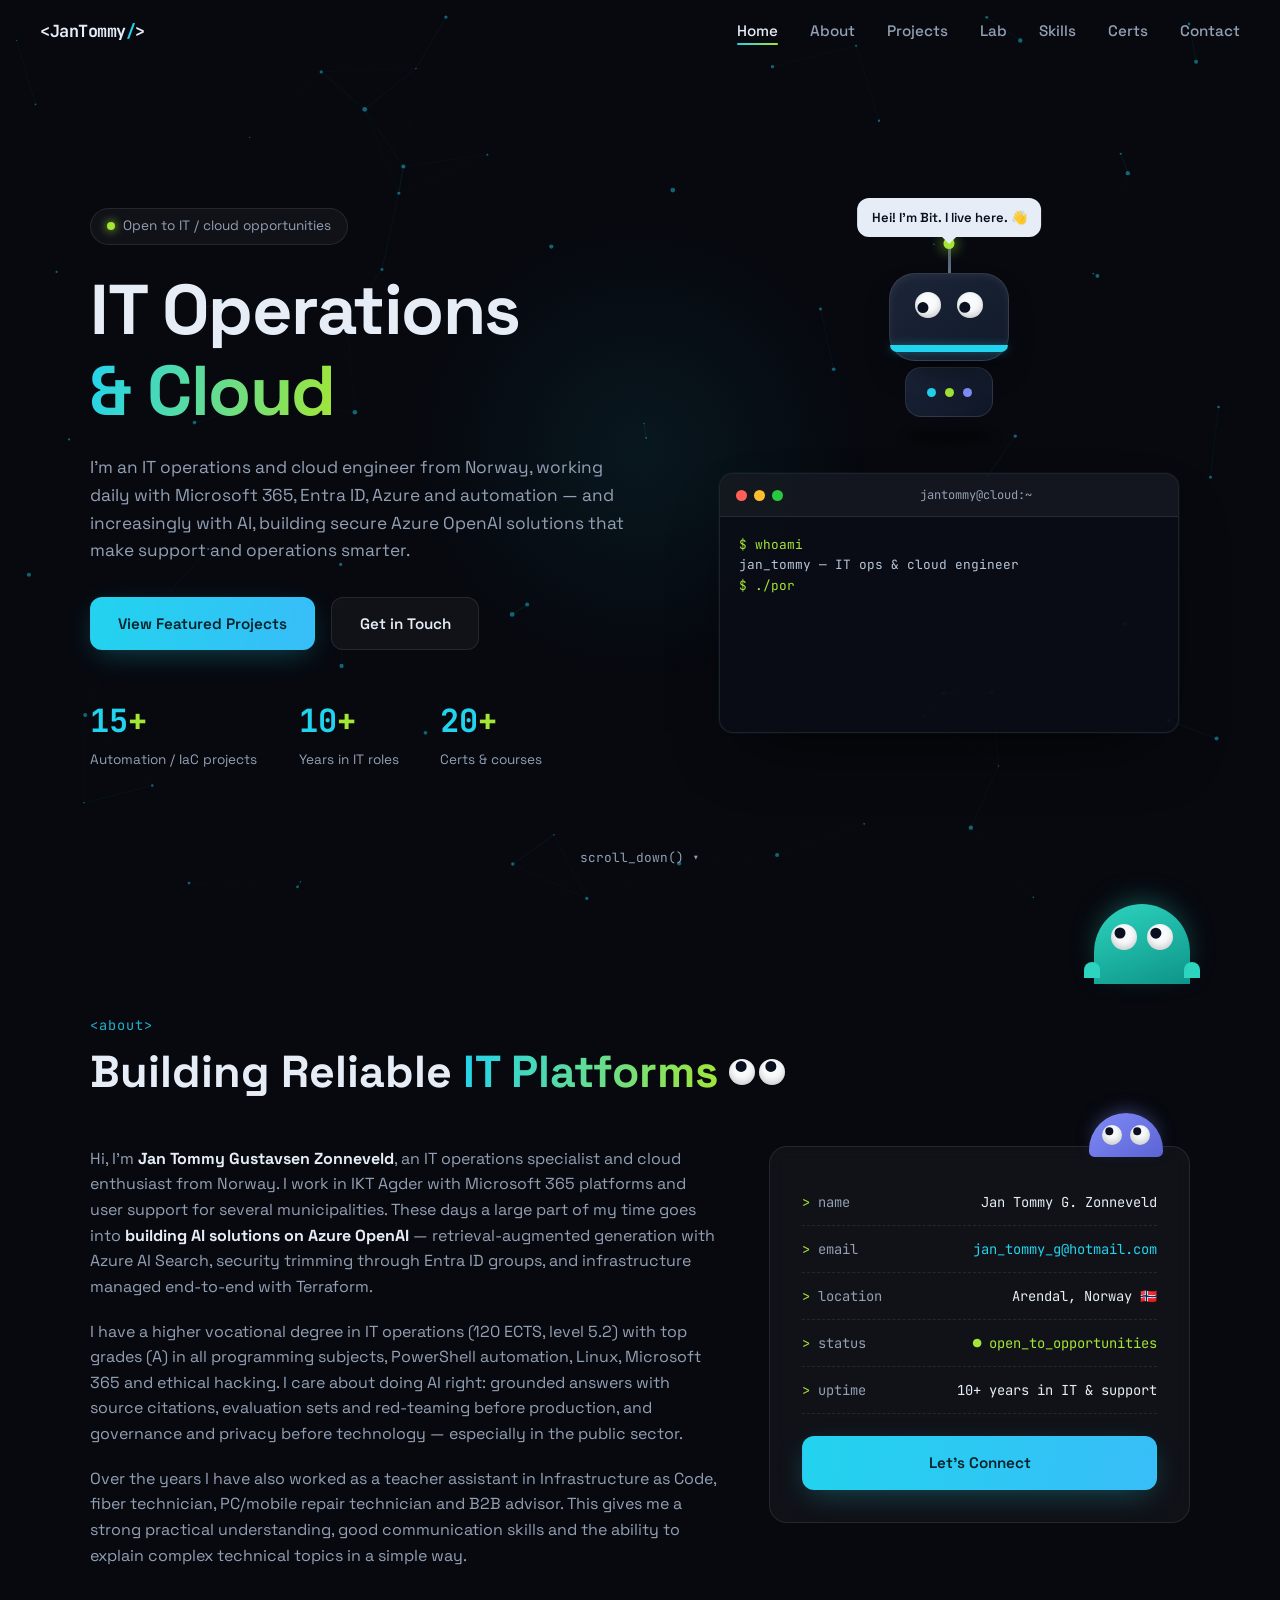
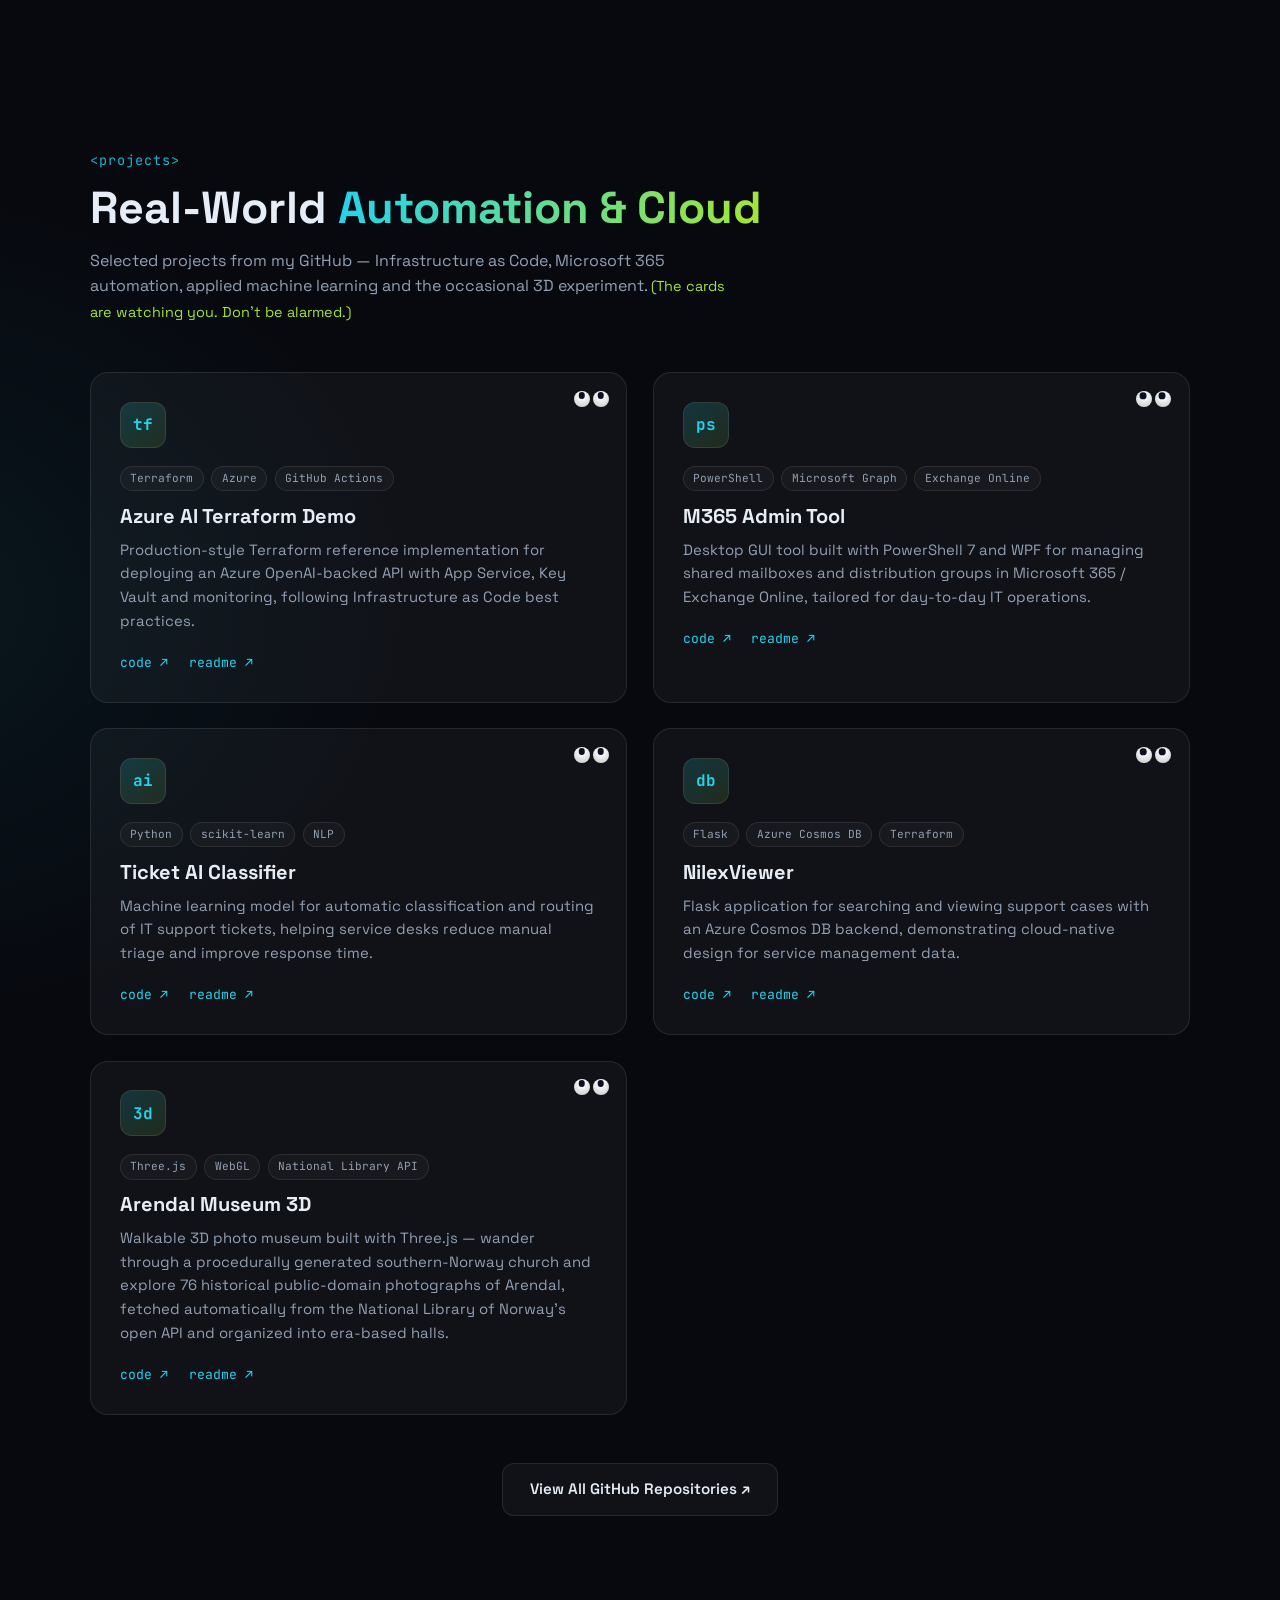
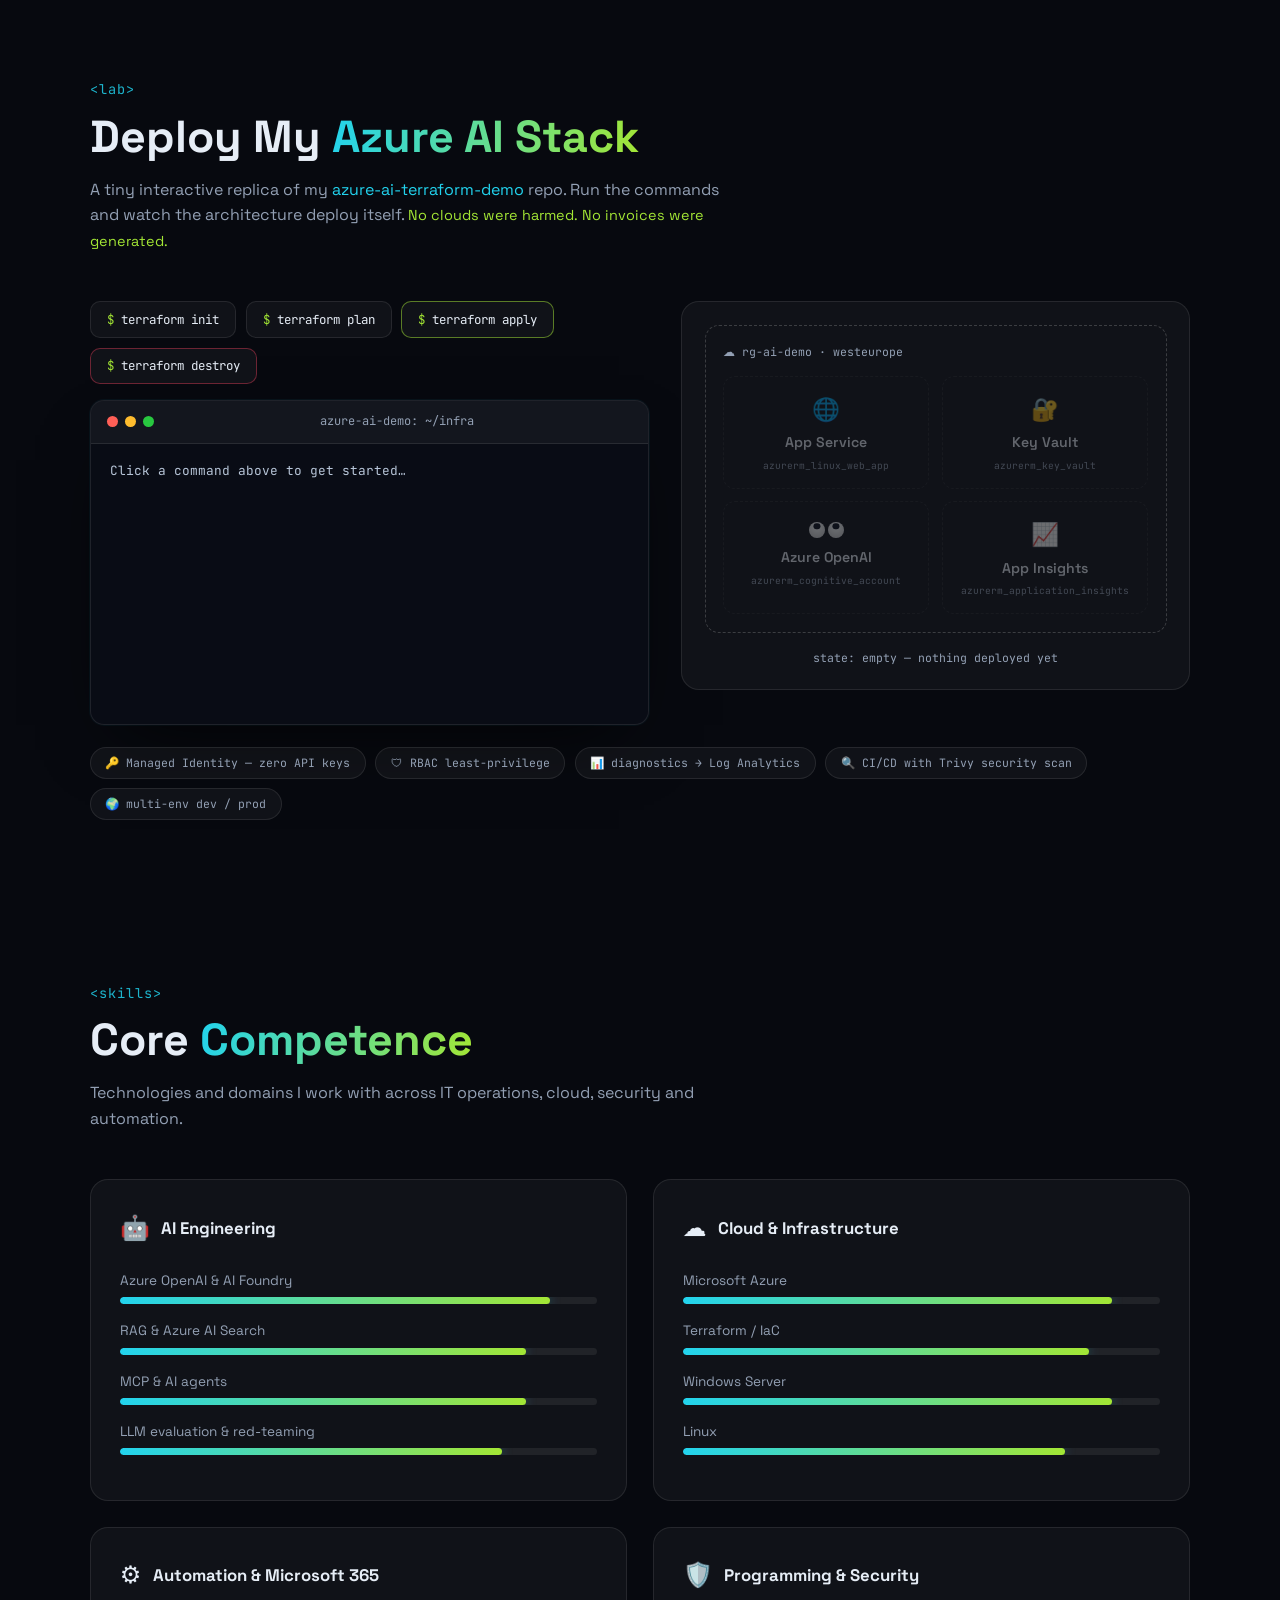
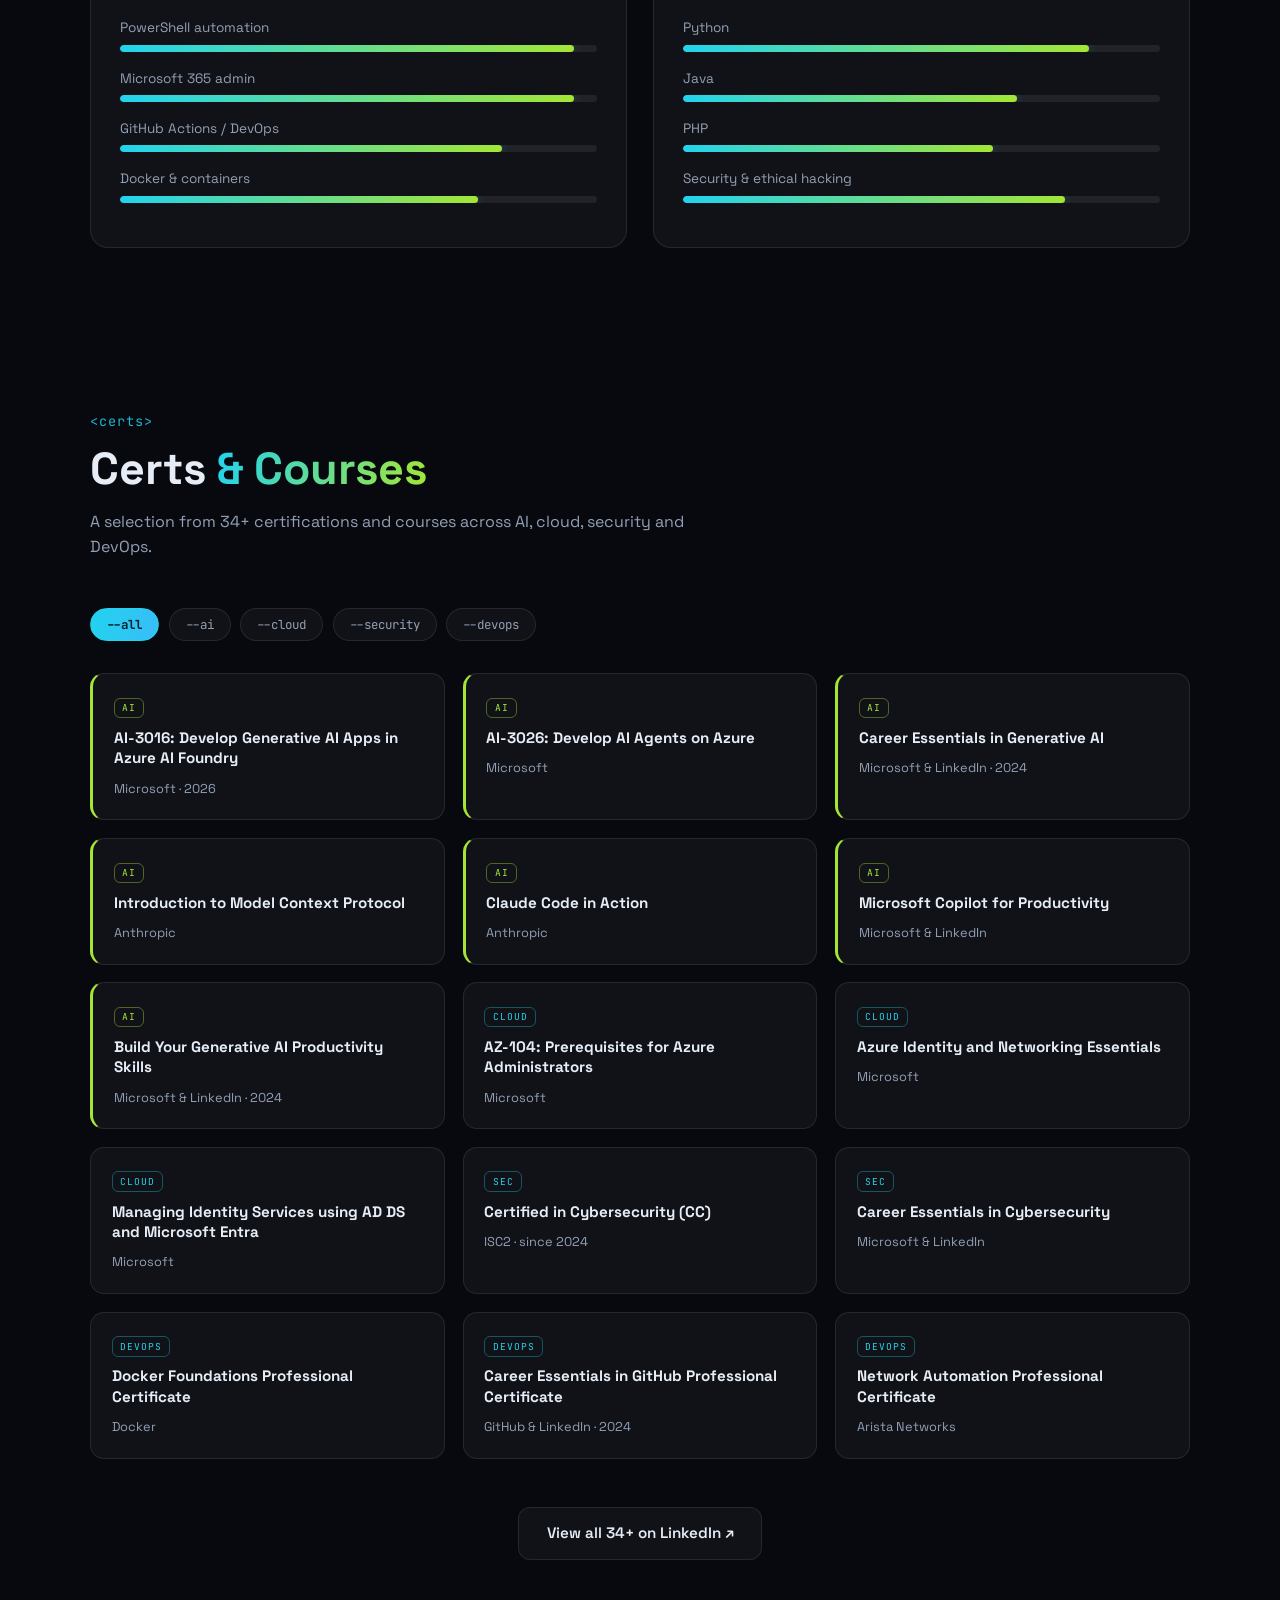
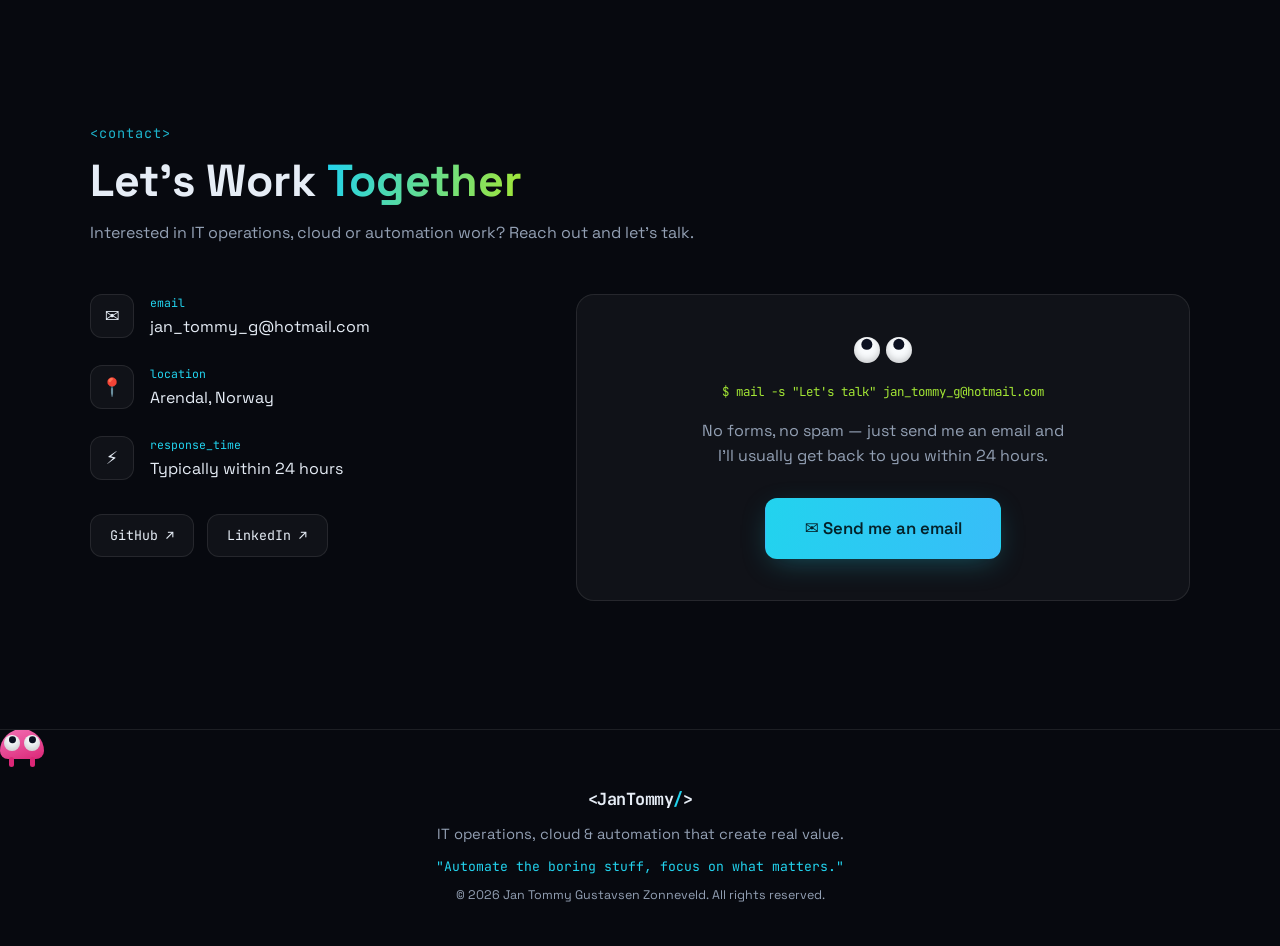
==== commit 87789e23: "Add Arendal Museum 3D project card Co-Authored-By: Claude Fable 5 <noreply@anthropic.com>" ====
--- a/index.html
+++ b/index.html
@@ -158,8 +158,8 @@
             <span class="section-tag mono">&lt;projects&gt;</span>
             <h2>Real-World <span class="gradient-text">Automation &amp; Cloud</span></h2>
             <p class="section-sub">
-                Selected projects from my GitHub that demonstrate practical use of Infrastructure as
-                Code, Microsoft 365 automation and applied machine learning in IT operations.
+                Selected projects from my GitHub — Infrastructure as Code, Microsoft 365 automation,
+                applied machine learning and the occasional 3D experiment.
                 <em>(The cards are watching you. Don't be alarmed.)</em>
             </p>
         </div>
@@ -215,6 +215,21 @@
                 <div class="project-links mono">
                     <a href="https://github.com/jtg86/NilexViewer" target="_blank" rel="noreferrer">code ↗</a>
                     <a href="https://github.com/jtg86/NilexViewer#readme" target="_blank" rel="noreferrer">readme ↗</a>
+                </div>
+            </article>
+
+            <article class="project-card tilt reveal">
+                <div class="card-eyes" aria-hidden="true"><span class="g-eye sm"><span class="pupil"></span></span><span class="g-eye sm"><span class="pupil"></span></span></div>
+                <div class="project-icon mono">3d</div>
+                <div class="project-tags mono"><span>Three.js</span><span>WebGL</span><span>National Library API</span></div>
+                <h3>Arendal Museum 3D</h3>
+                <p>Walkable 3D photo museum built with Three.js — wander through a procedurally
+                   generated southern-Norway church and explore 76 historical public-domain
+                   photographs of Arendal, fetched automatically from the National Library of
+                   Norway's open API and organized into era-based halls.</p>
+                <div class="project-links mono">
+                    <a href="https://github.com/jtg86/ArendalMuseum" target="_blank" rel="noreferrer">code ↗</a>
+                    <a href="https://github.com/jtg86/ArendalMuseum#readme" target="_blank" rel="noreferrer">readme ↗</a>
                 </div>
             </article>
         </div>
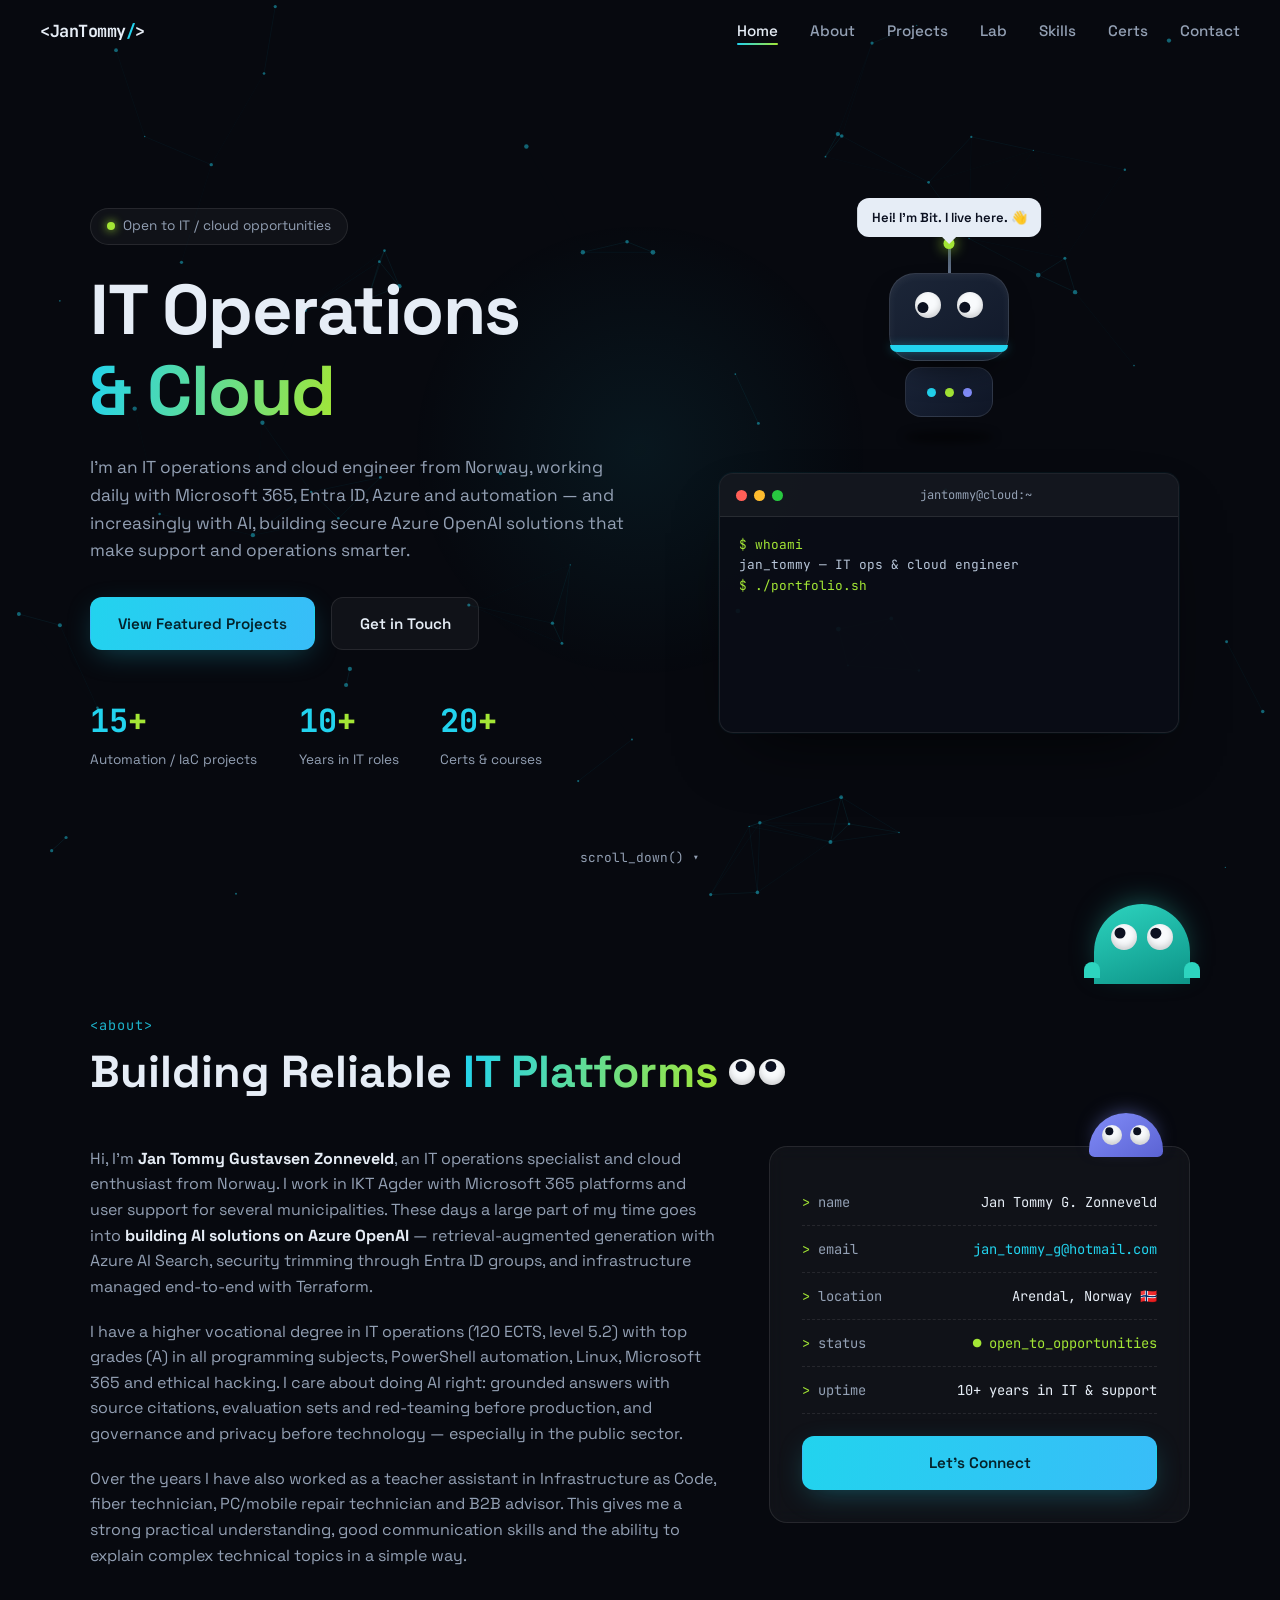
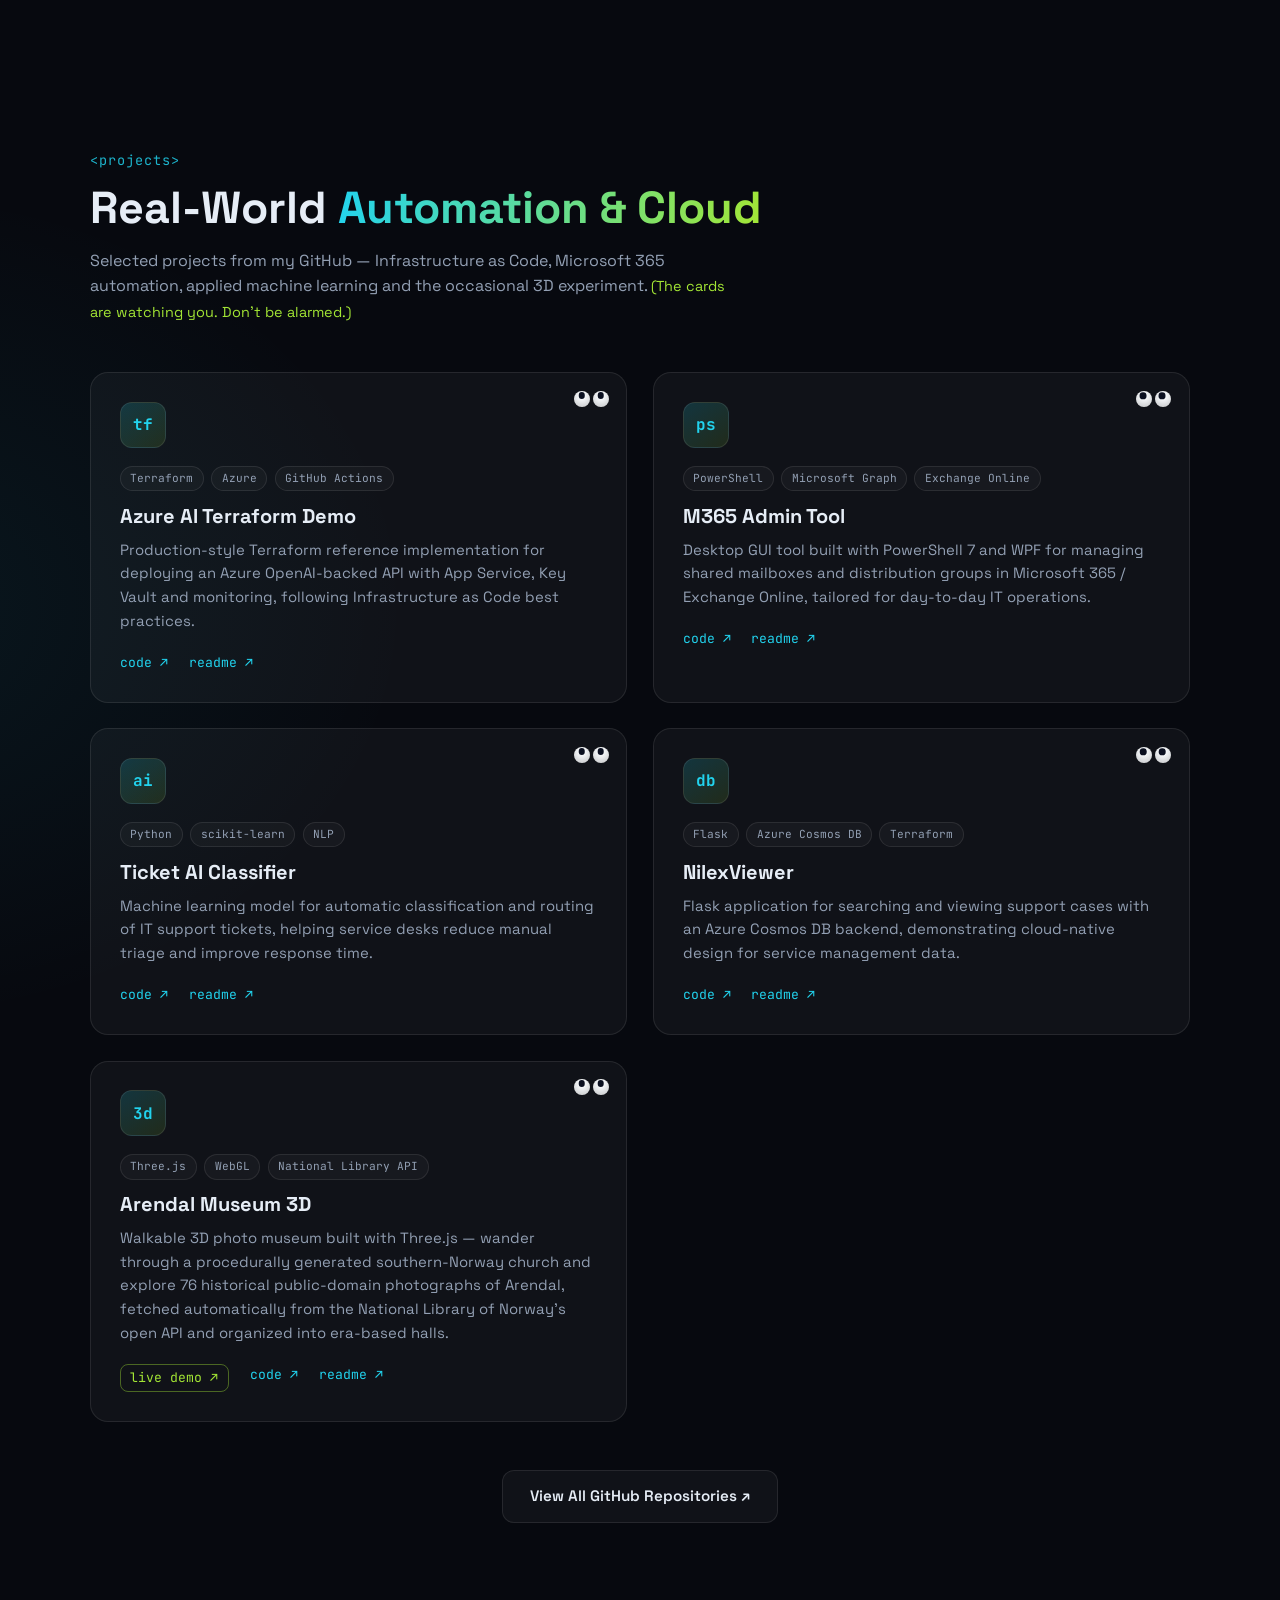
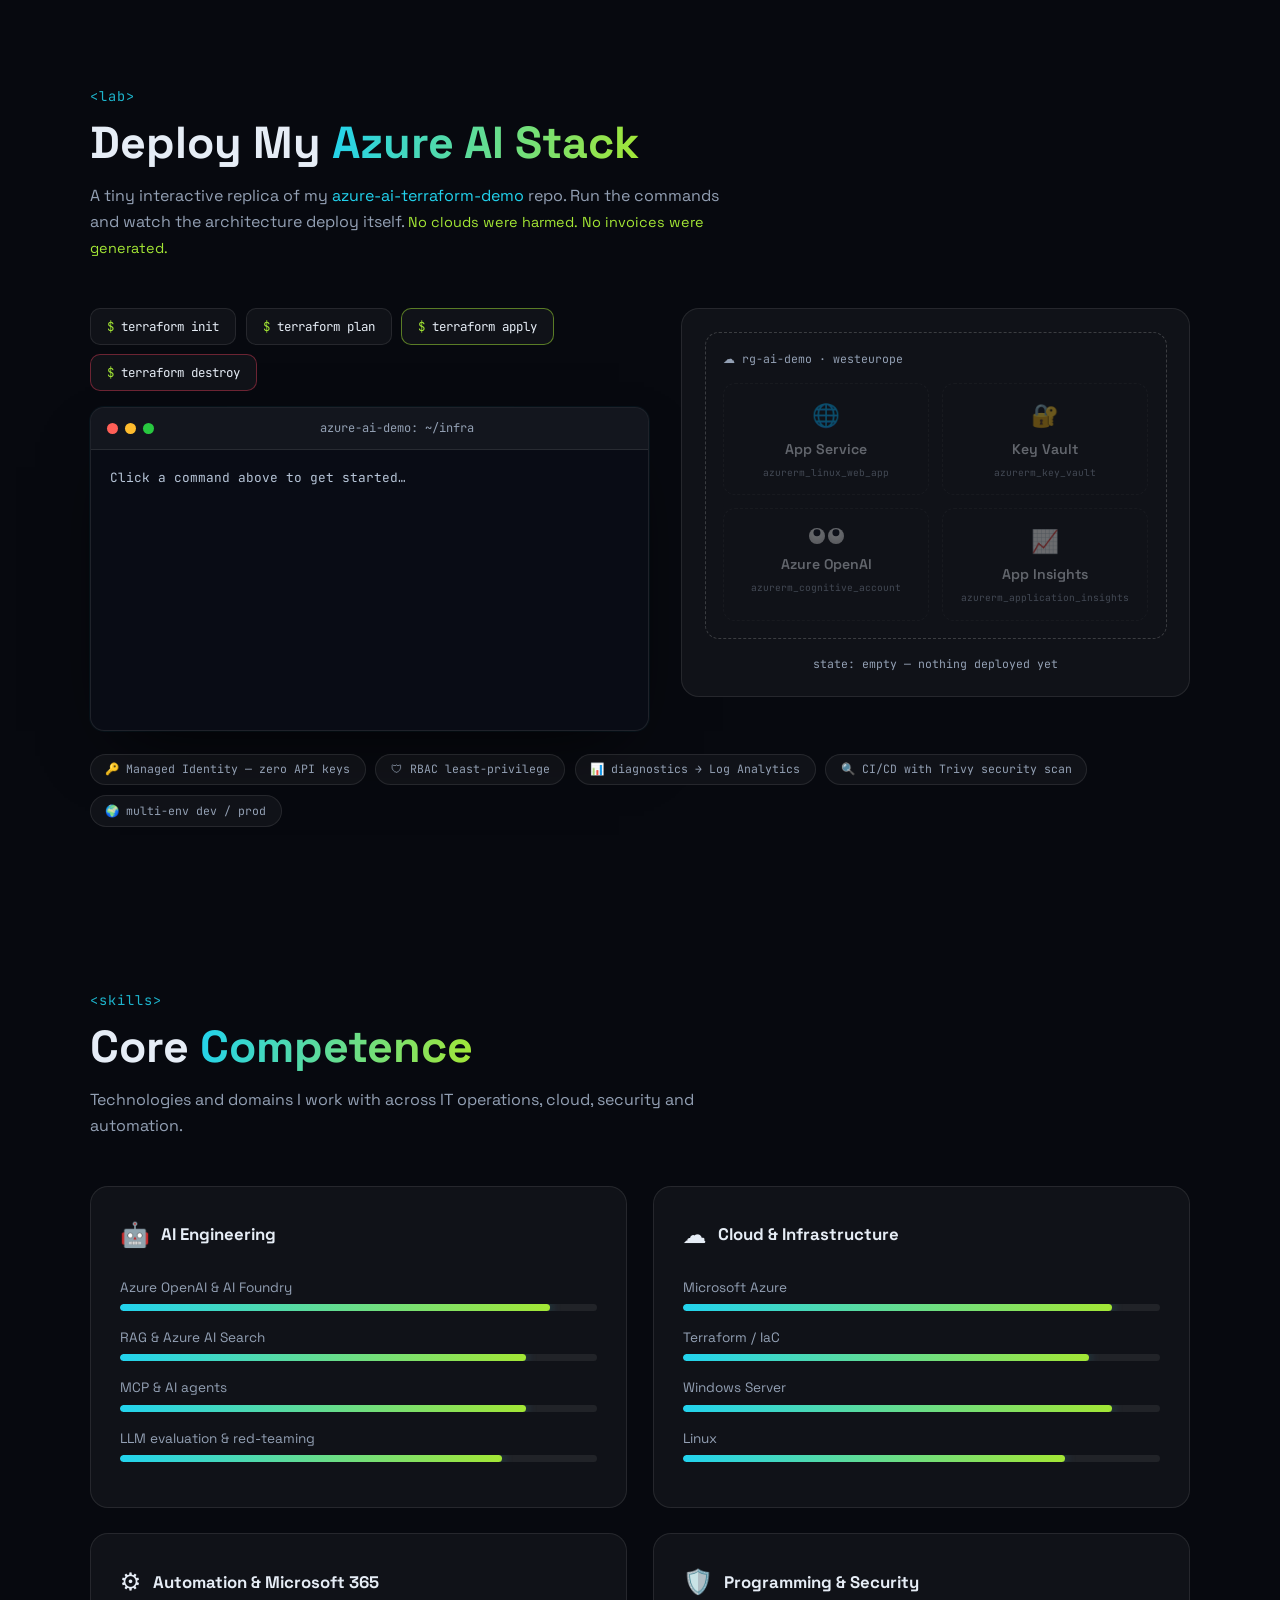
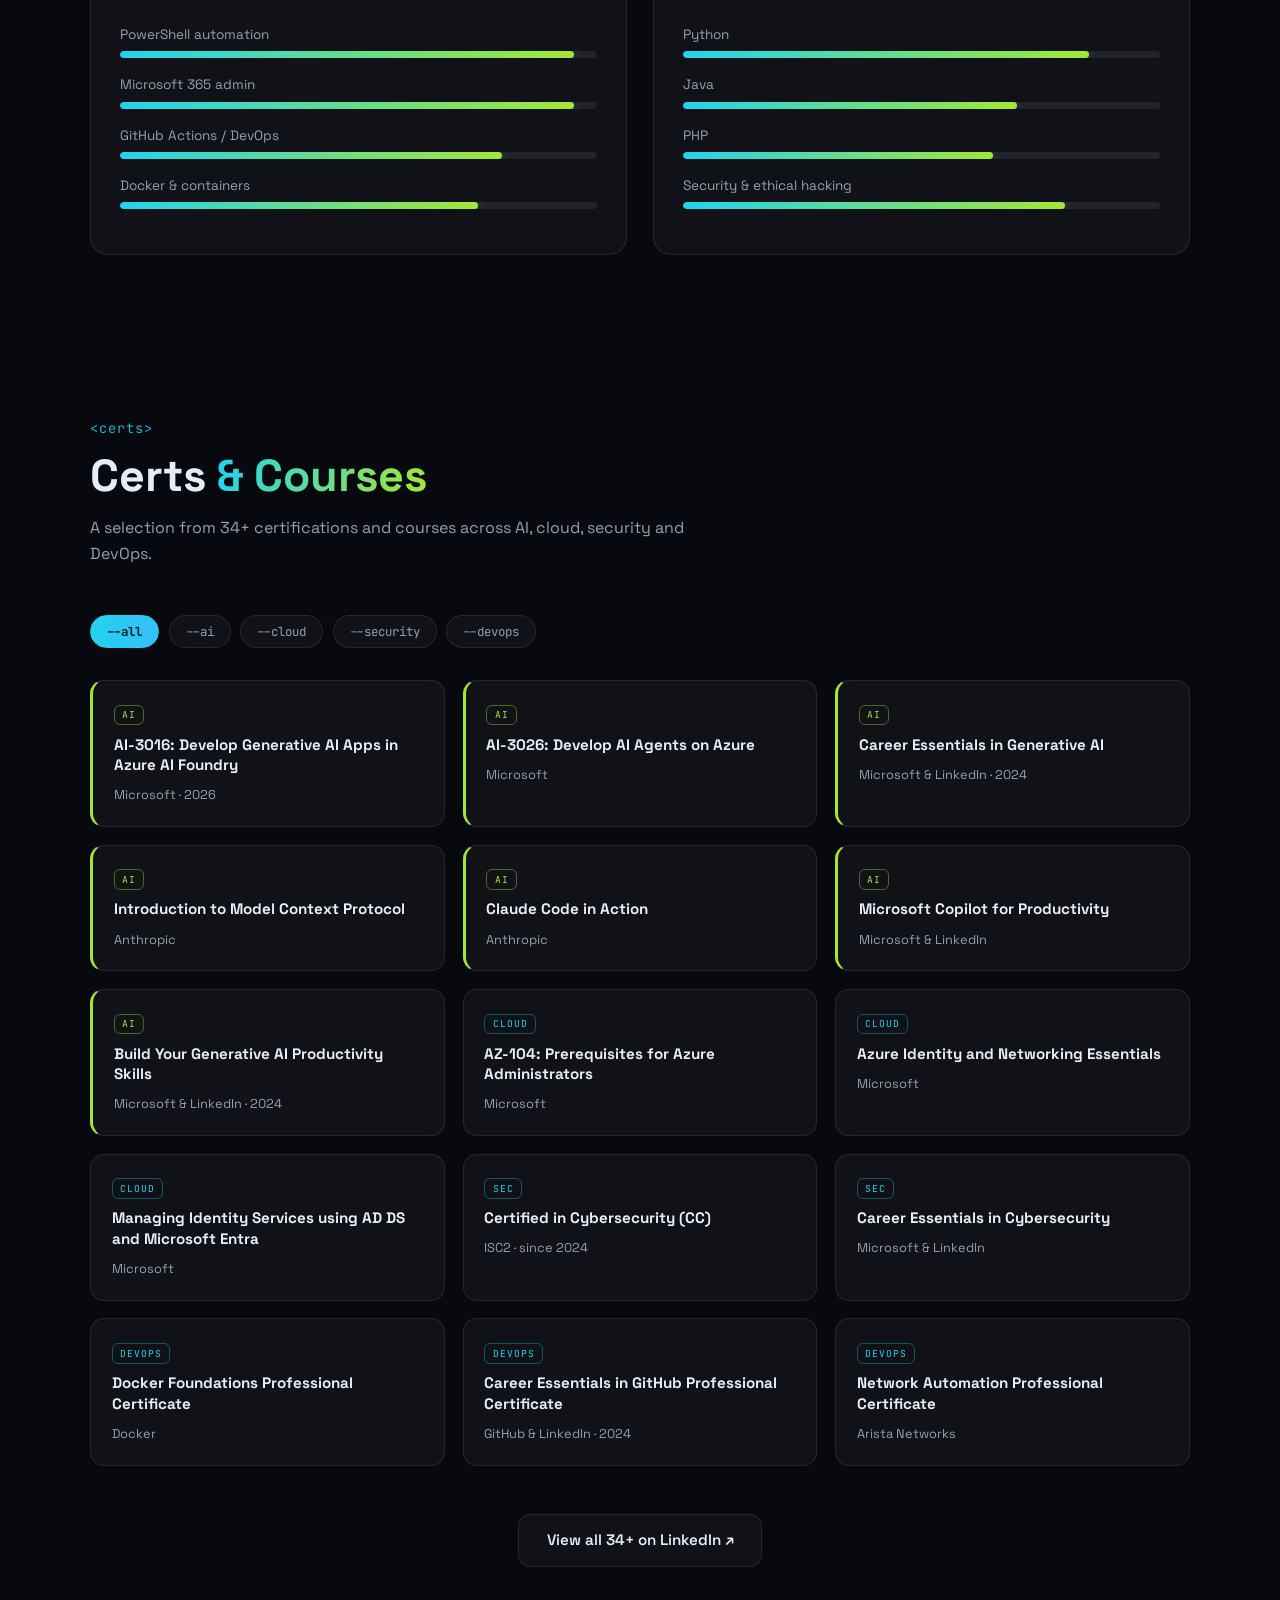
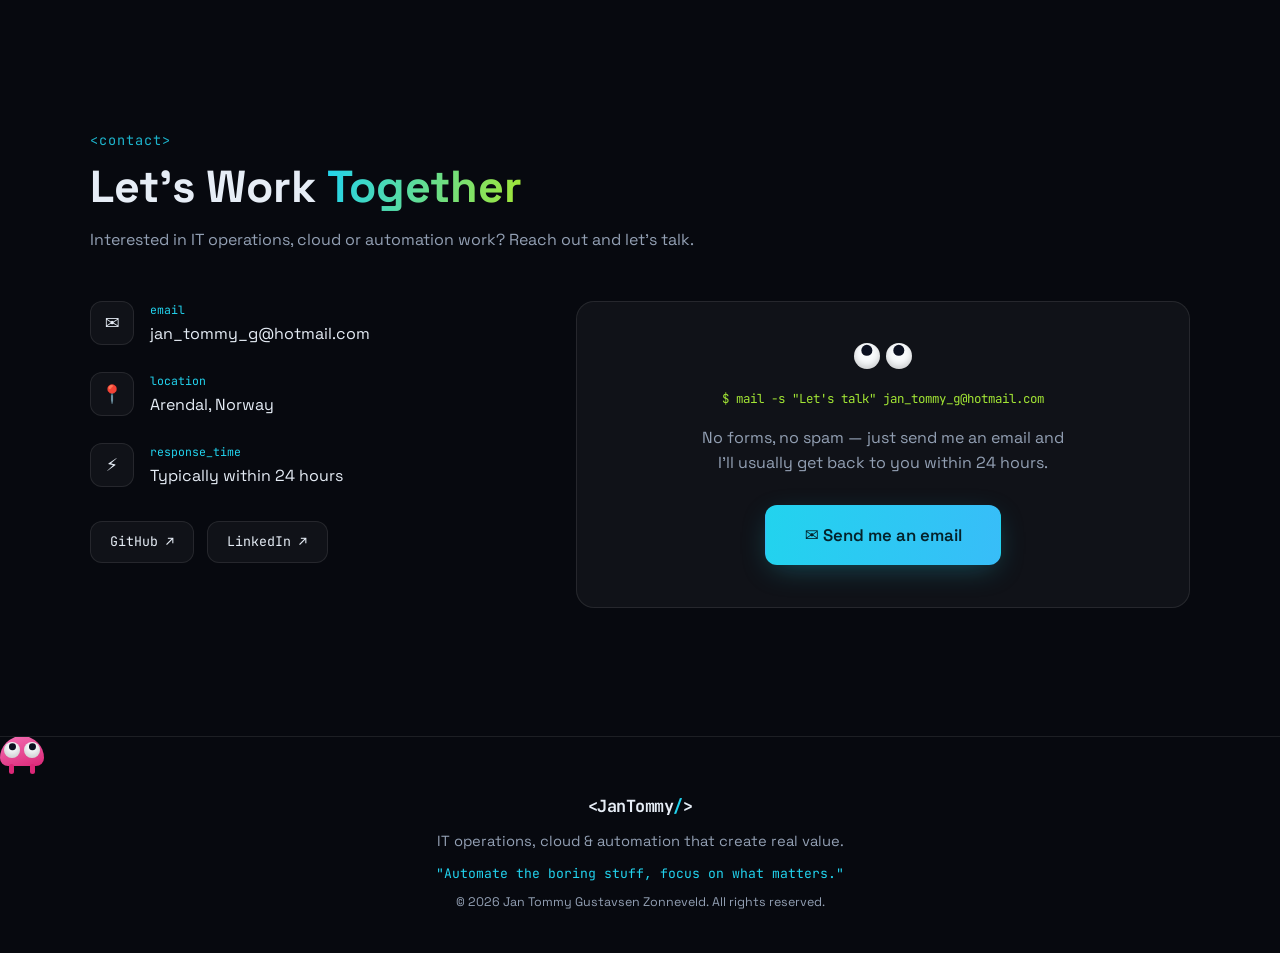
==== commit 4a9d0e20: "Add Arendal Museum live demo at /museum/ Vite build of github.com/jtg86/ArendalMuseum (base=/museum/" ====
--- a/index.html
+++ b/index.html
@@ -228,6 +228,7 @@
                    photographs of Arendal, fetched automatically from the National Library of
                    Norway's open API and organized into era-based halls.</p>
                 <div class="project-links mono">
+                    <a href="/museum/" target="_blank" rel="noreferrer" class="demo-link">live demo ↗</a>
                     <a href="https://github.com/jtg86/ArendalMuseum" target="_blank" rel="noreferrer">code ↗</a>
                     <a href="https://github.com/jtg86/ArendalMuseum#readme" target="_blank" rel="noreferrer">readme ↗</a>
                 </div>
--- a/styles.css
+++ b/styles.css
@@ -684,6 +684,13 @@
 .project-links { display: flex; gap: 1.3rem; font-size: 0.82rem; }
 .project-links a { color: var(--accent); text-decoration: none; }
 .project-links a:hover { color: var(--accent-2); }
+.project-links .demo-link {
+    color: var(--accent-2);
+    border: 1px solid rgba(163, 230, 53, 0.4);
+    border-radius: 8px;
+    padding: 0.15rem 0.6rem;
+}
+.project-links .demo-link:hover { color: #04222a; background: var(--accent-2); }
 
 /* ---------- lab: terraform demo ---------- */
 .inline-link { color: var(--accent); text-decoration: none; }
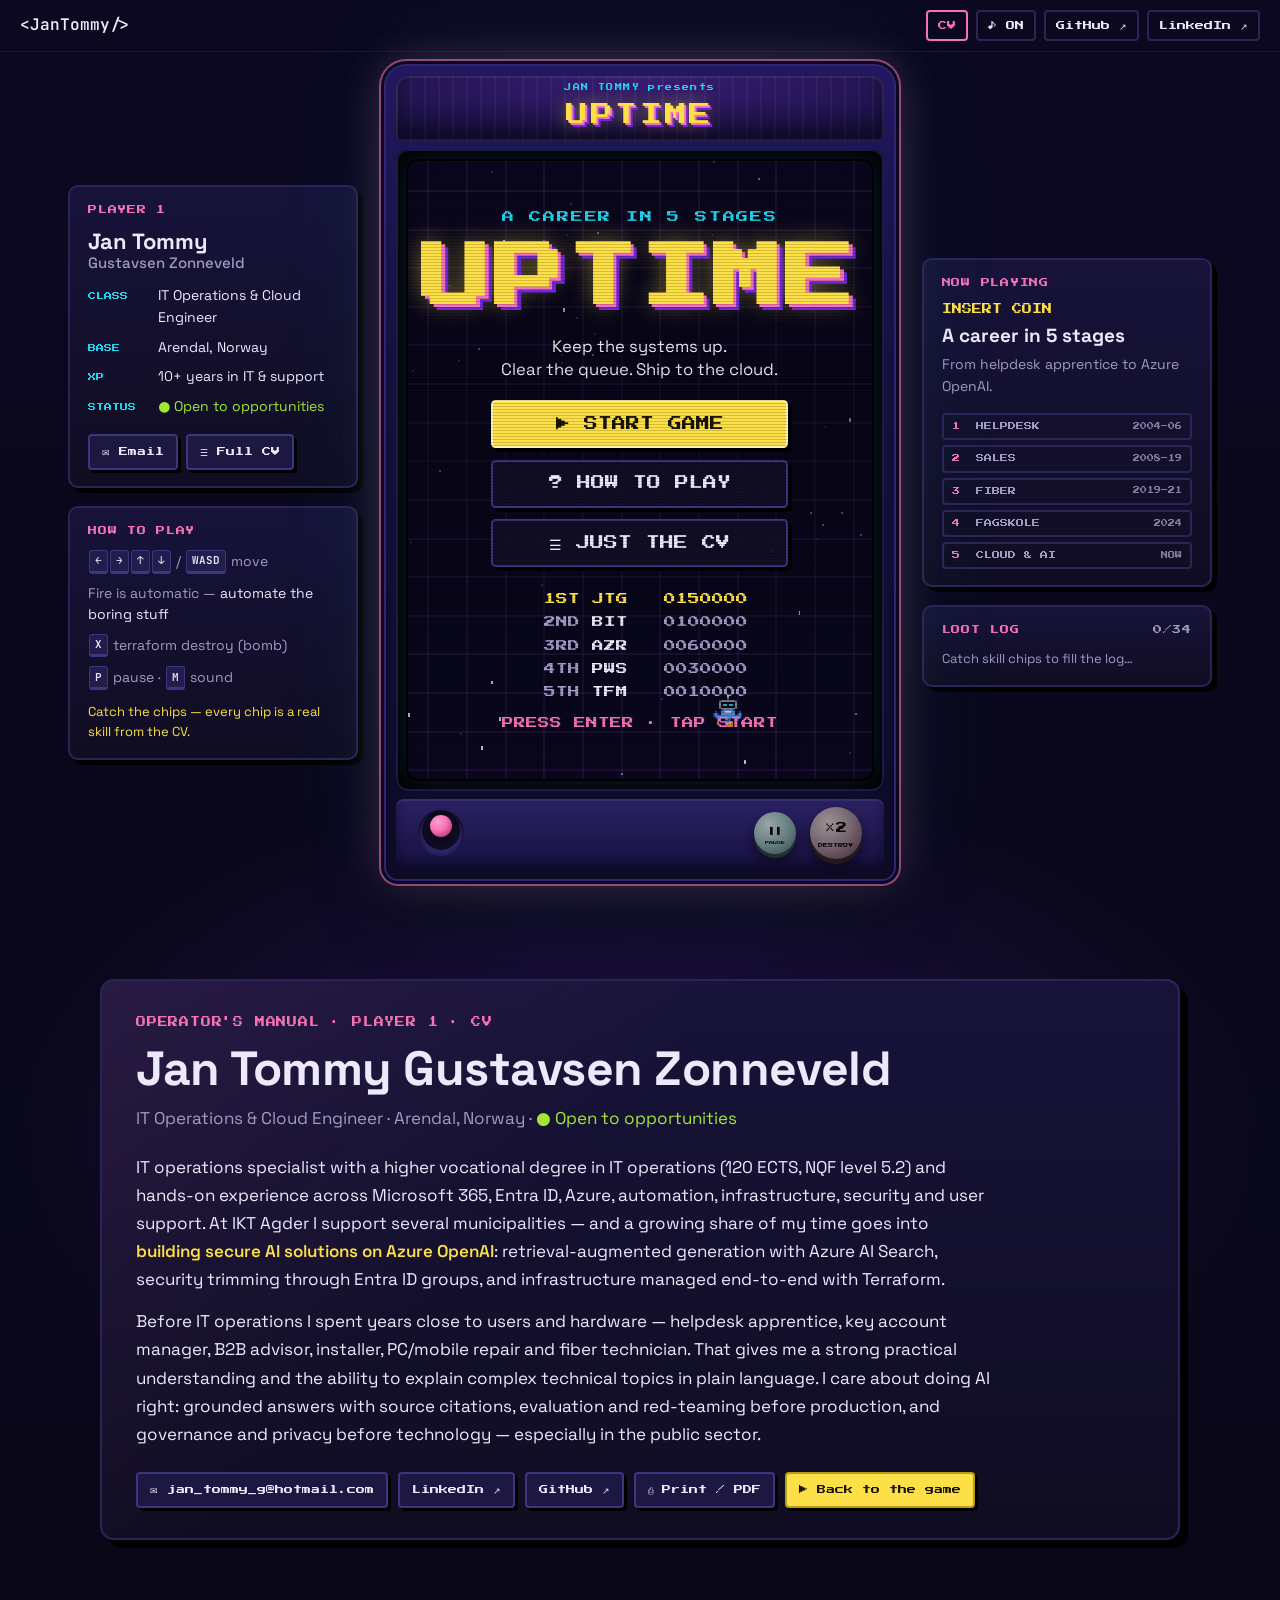
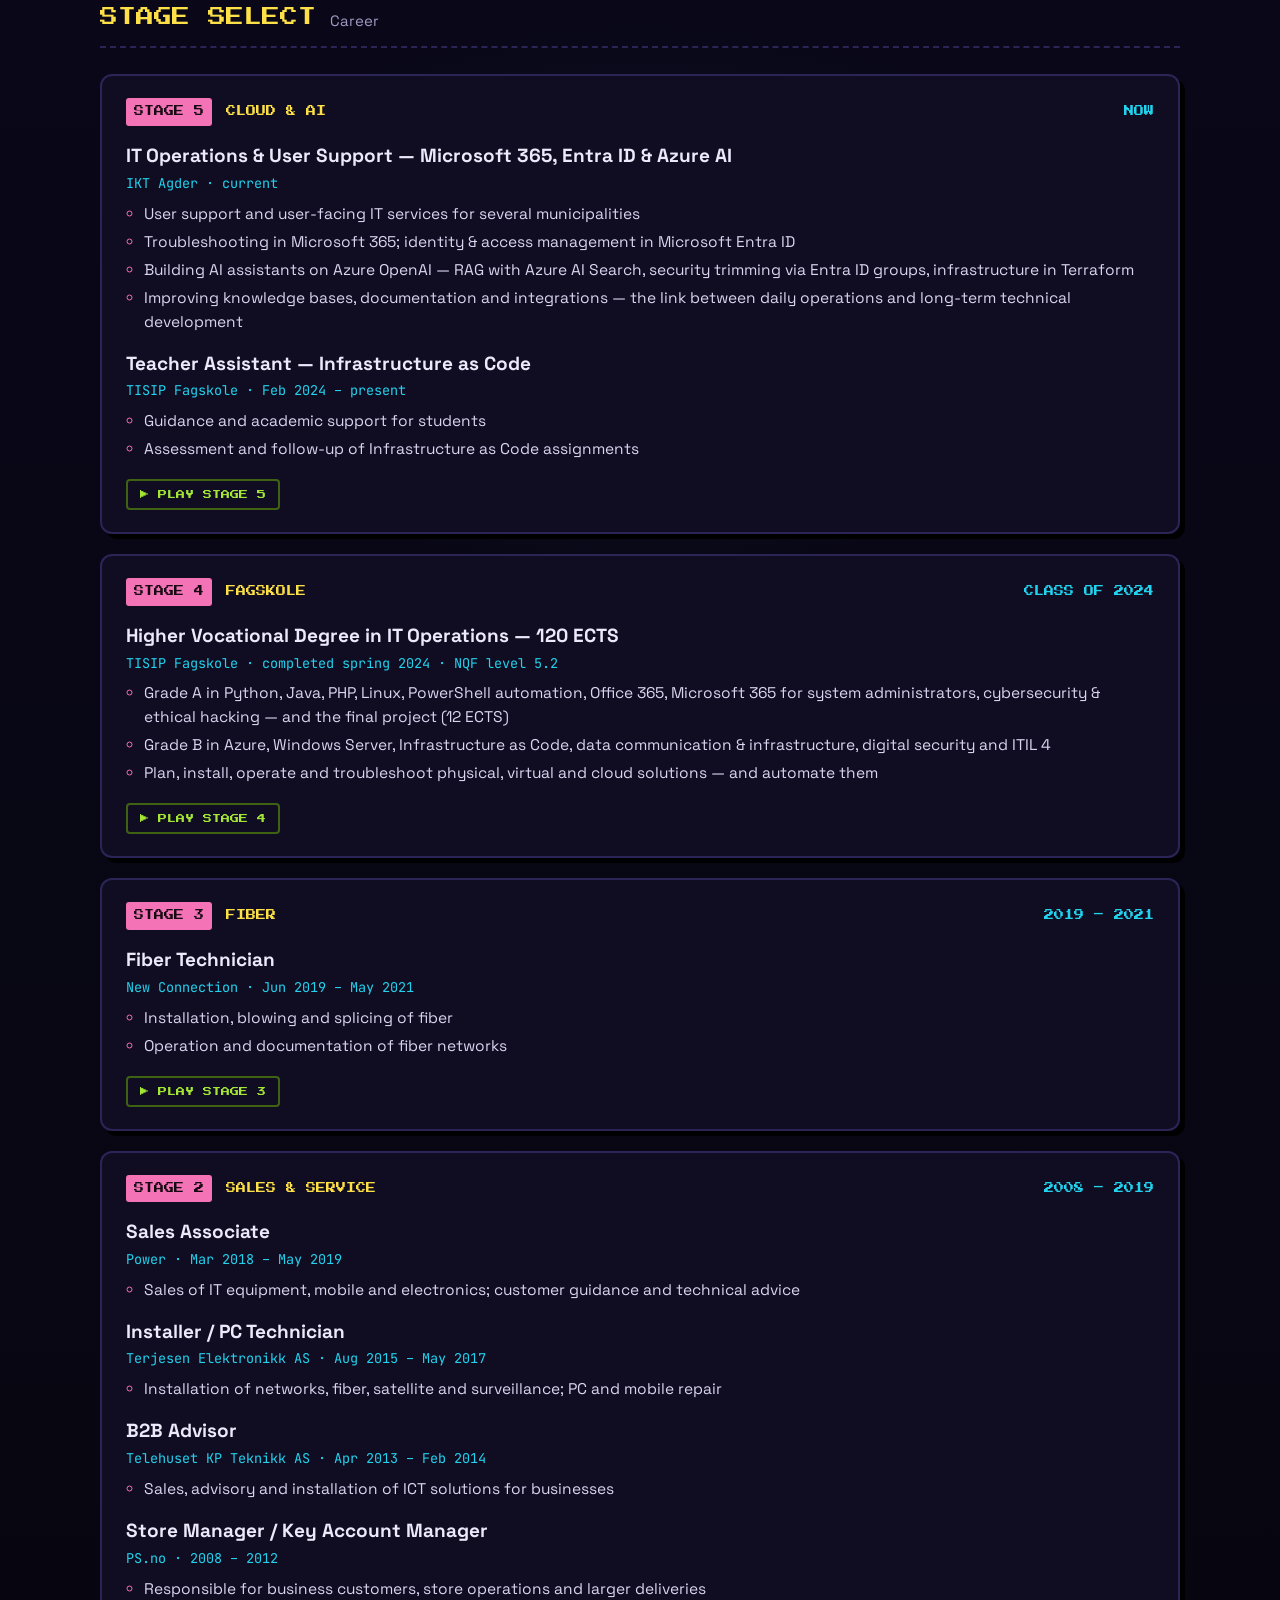
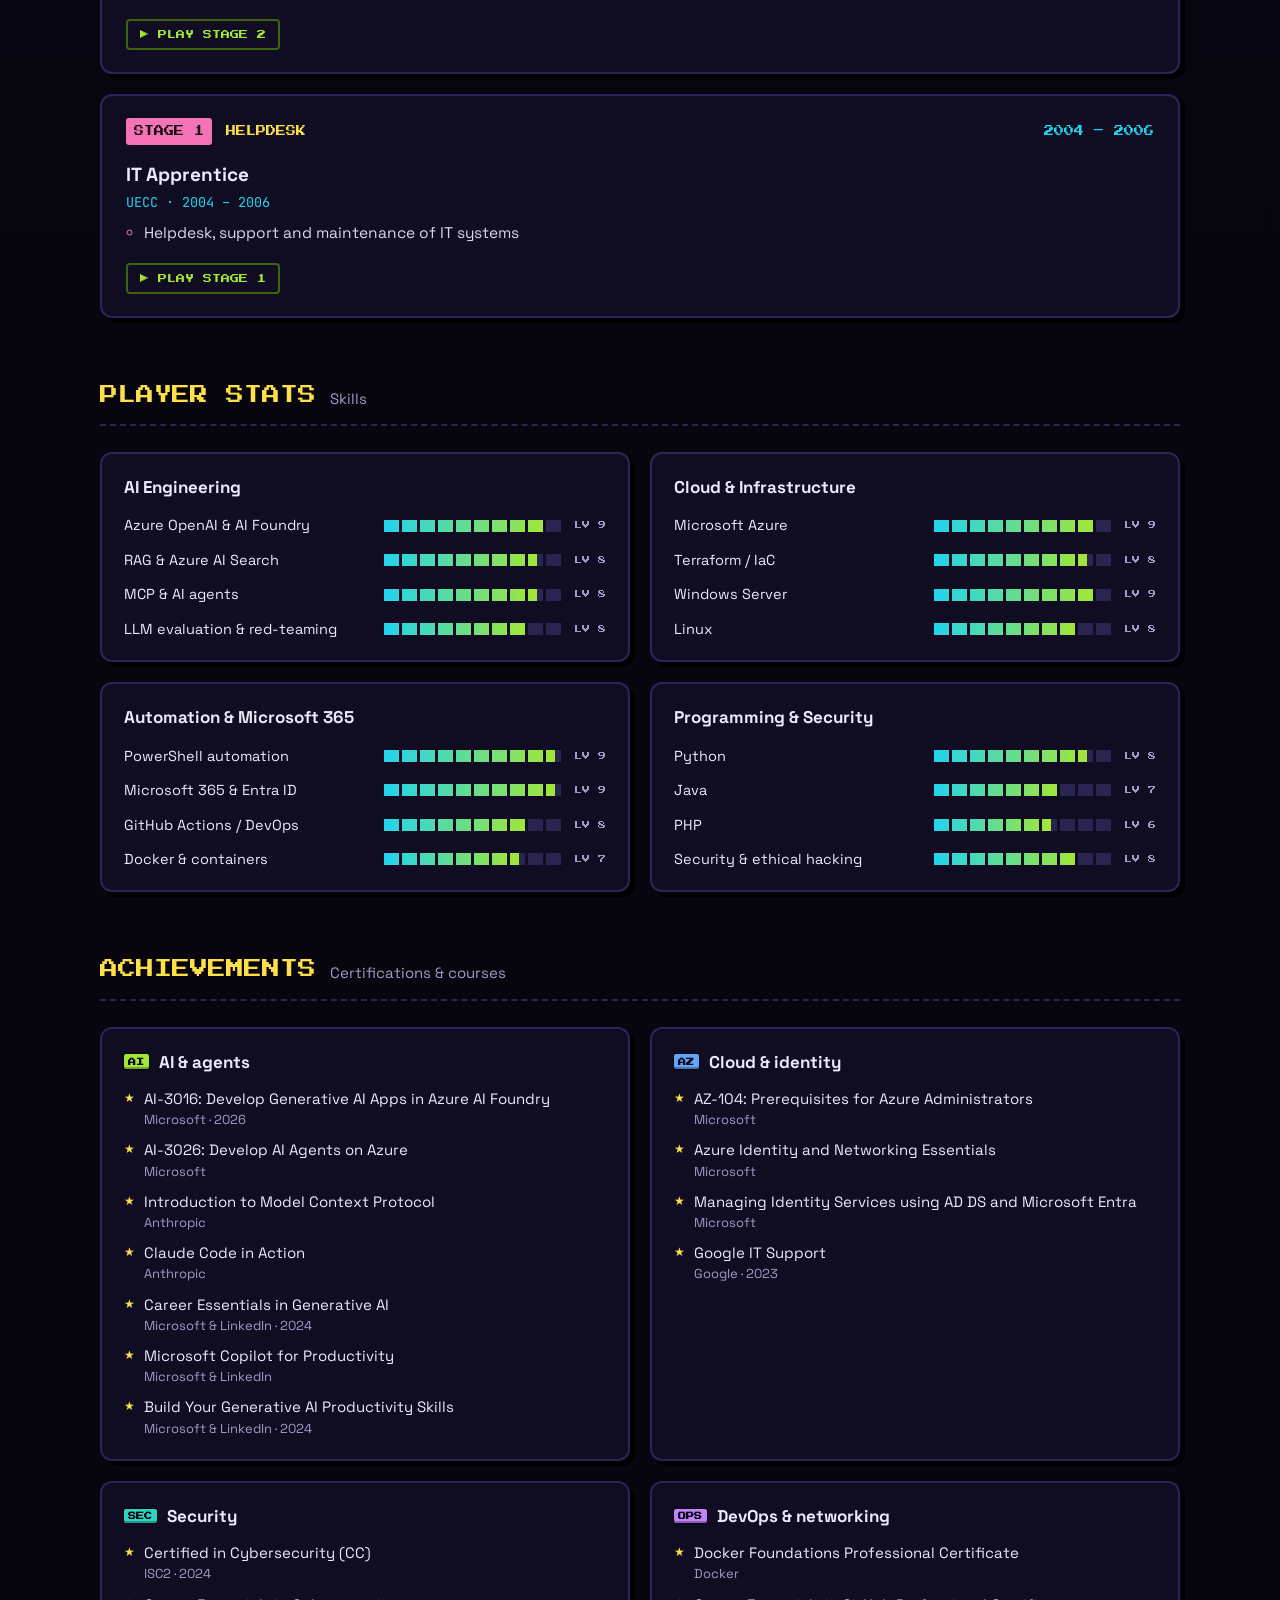
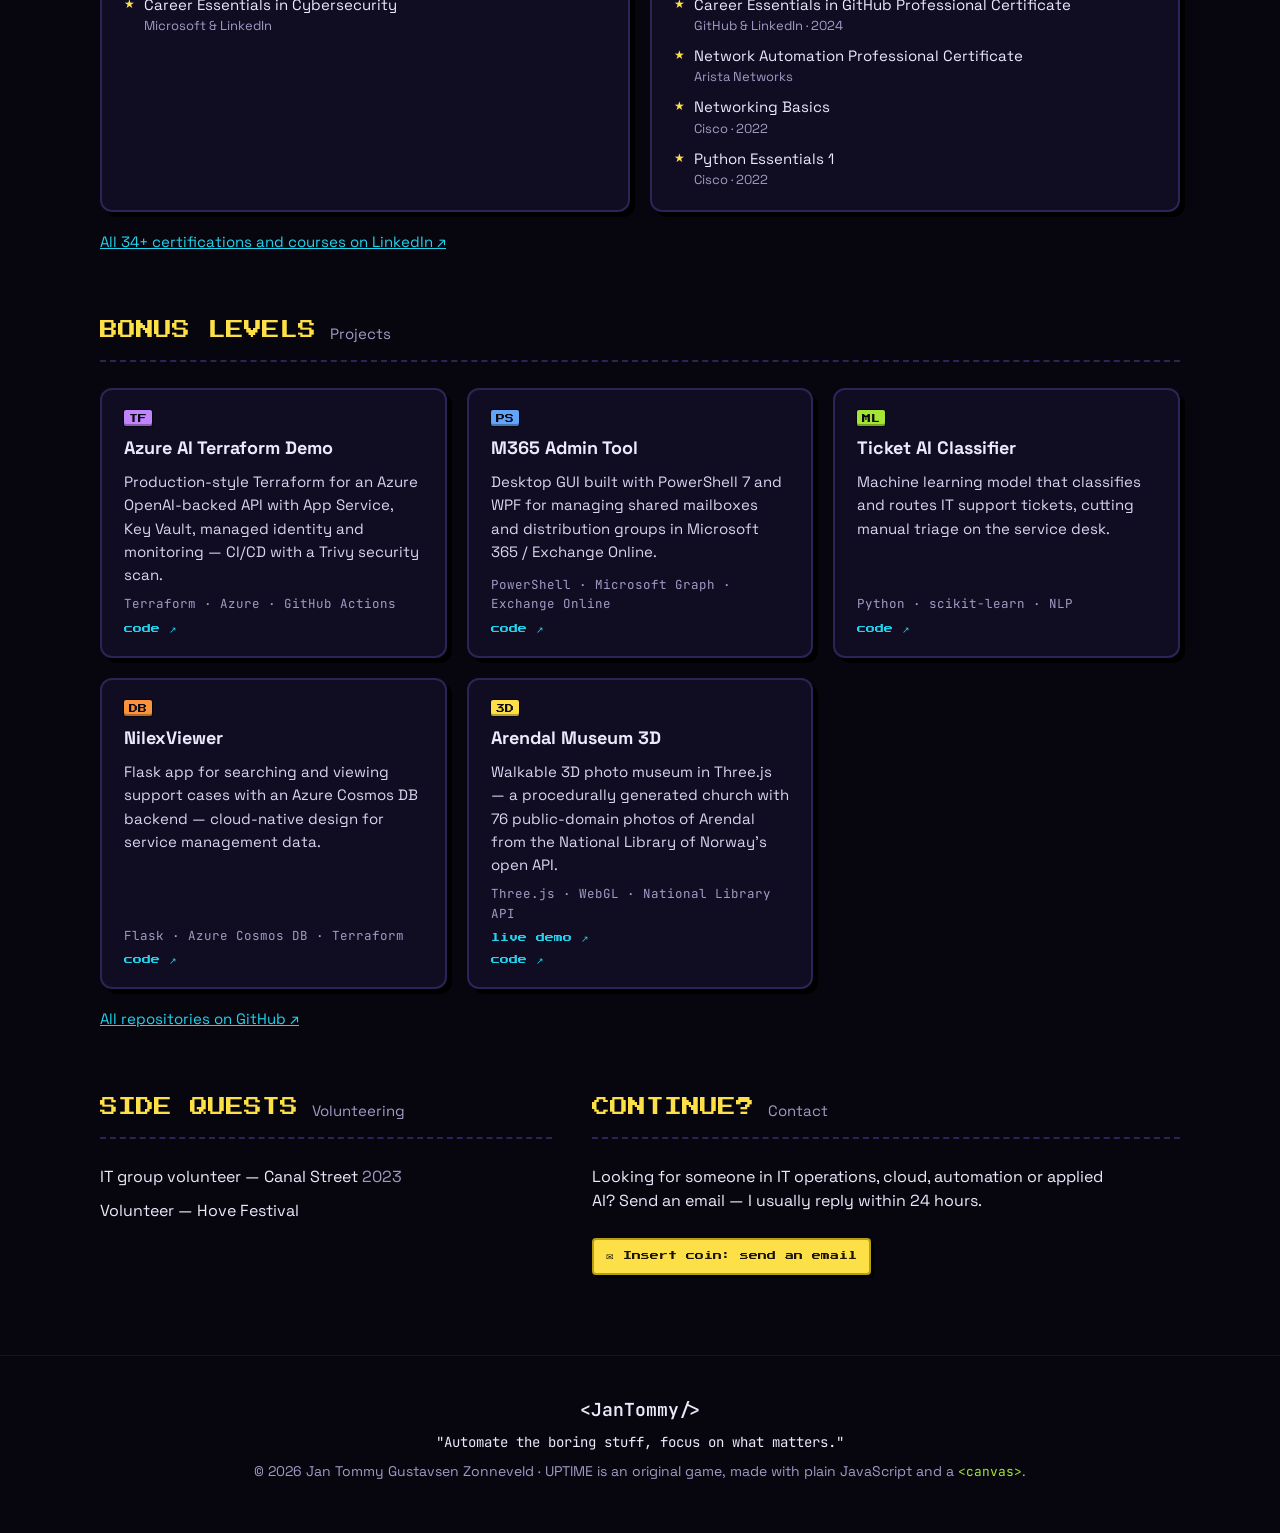
==== commit 66a5c6d7: "Turn jantommy.dev into UPTIME, an arcade CV Replace the portfolio page with an original vertical sho" ====
--- a/index.html
+++ b/index.html
@@ -1,523 +1,469 @@
 <!DOCTYPE html>
-<html lang="en">
+<html lang="en" class="no-js">
 <head>
     <meta charset="UTF-8">
-    <meta name="viewport" content="width=device-width, initial-scale=1.0">
-    <title>Jan Tommy Zonneveld — IT Operations & Cloud Engineer</title>
-    <meta name="description" content="Portfolio of Jan Tommy Gustavsen Zonneveld — IT operations and cloud engineer from Norway. Azure, Microsoft 365, PowerShell automation and applied AI.">
+    <meta name="viewport" content="width=device-width, initial-scale=1.0, viewport-fit=cover">
+    <title>UPTIME — the arcade CV of Jan Tommy Zonneveld</title>
+    <meta name="description" content="Play through the career of Jan Tommy Gustavsen Zonneveld — IT operations and cloud engineer from Norway. An arcade game in five stages: helpdesk, sales, fiber, fagskole and cloud &amp; AI.">
+    <meta name="theme-color" content="#07060f">
+    <meta property="og:title" content="UPTIME — the arcade CV of Jan Tommy Zonneveld">
+    <meta property="og:description" content="Five stages, five bosses, one career: from helpdesk apprentice to Azure OpenAI. Insert coin.">
+    <meta property="og:type" content="website">
     <link rel="preconnect" href="https://fonts.googleapis.com">
     <link rel="preconnect" href="https://fonts.gstatic.com" crossorigin>
-    <link href="https://fonts.googleapis.com/css2?family=Space+Grotesk:wght@300;400;500;600;700&family=JetBrains+Mono:wght@400;500;700&display=swap" rel="stylesheet">
+    <link href="https://fonts.googleapis.com/css2?family=Press+Start+2P&family=Space+Grotesk:wght@400;500;600;700&family=JetBrains+Mono:wght@400;600&display=swap" rel="stylesheet">
     <link rel="stylesheet" href="styles.css">
-    <link rel="icon" href="data:image/svg+xml,<svg xmlns='http://www.w3.org/2000/svg' viewBox='0 0 100 100'><text y='80' font-size='80'>🤖</text></svg>">
+    <link rel="icon" href="data:image/svg+xml,<svg xmlns='http://www.w3.org/2000/svg' viewBox='0 0 16 16' shape-rendering='crispEdges'><rect x='7' y='0' width='2' height='2' fill='%23fde047'/><rect x='7' y='2' width='2' height='2' fill='%2394a3b8'/><rect x='2' y='4' width='12' height='9' fill='%2394a3b8'/><rect x='3' y='5' width='10' height='7' fill='%230b0f1a'/><rect x='4' y='7' width='3' height='2' fill='%2322d3ee'/><rect x='9' y='7' width='3' height='2' fill='%2322d3ee'/></svg>">
+    <script>document.documentElement.classList.replace('no-js', 'js');</script>
 </head>
 <body>
-
-    <canvas id="particles"></canvas>
-    <div class="cursor-glow" id="cursorGlow"></div>
-
-    <!-- ============ NAV ============ -->
-    <nav class="nav" id="nav">
-        <a href="#home" class="nav-logo mono">&lt;JanTommy<span class="accent">/</span>&gt;</a>
-        <ul class="nav-links" id="navLinks">
-            <li><a href="#home" class="nav-link">Home</a></li>
-            <li><a href="#about" class="nav-link">About</a></li>
-            <li><a href="#projects" class="nav-link">Projects</a></li>
-            <li><a href="#lab" class="nav-link">Lab</a></li>
-            <li><a href="#skills" class="nav-link">Skills</a></li>
-            <li><a href="#certs" class="nav-link">Certs</a></li>
-            <li><a href="#contact" class="nav-link">Contact</a></li>
-        </ul>
-        <button class="nav-burger" id="navBurger" aria-label="Menu">
-            <span></span><span></span><span></span>
-        </button>
-    </nav>
-
-    <!-- ============ HERO ============ -->
-    <header class="hero section" id="home">
-        <div class="hero-grid">
-            <div class="hero-text">
-                <div class="badge reveal">
-                    <span class="badge-dot"></span> Open to IT / cloud opportunities
-                </div>
-                <h1 class="hero-title reveal">
-                    IT Operations<br>
-                    <span class="gradient-text">&amp; Cloud</span>
-                </h1>
-                <p class="hero-sub reveal">
-                    I'm an IT operations and cloud engineer from Norway, working daily with
-                    Microsoft&nbsp;365, Entra&nbsp;ID, Azure and automation — and increasingly with AI,
-                    building secure Azure OpenAI solutions that make support and operations smarter.
-                </p>
-                <div class="hero-cta reveal">
-                    <a href="#projects" class="btn btn-primary">View Featured Projects</a>
-                    <a href="#contact" class="btn btn-ghost">Get in Touch</a>
-                </div>
-                <div class="hero-stats reveal">
-                    <div class="stat">
-                        <span class="stat-number mono" data-count="15">0</span>
-                        <span class="stat-label">Automation / IaC projects</span>
-                    </div>
-                    <div class="stat">
-                        <span class="stat-number mono" data-count="10">0</span>
-                        <span class="stat-label">Years in IT roles</span>
-                    </div>
-                    <div class="stat">
-                        <span class="stat-number mono" data-count="20">0</span>
-                        <span class="stat-label">Certs &amp; courses</span>
-                    </div>
-                </div>
-            </div>
-
-            <div class="hero-visual">
-                <!-- Robot mascot — click him! -->
-                <div class="mascot" id="mascot" title="Click me!">
-                    <div class="speech" id="mascotSpeech">Hei! I'm Bit. I live here. 👋</div>
-                    <div class="antenna"><div class="antenna-ball"></div></div>
-                    <div class="bot-head">
-                        <div class="eye"><div class="pupil"></div></div>
-                        <div class="eye"><div class="pupil"></div></div>
-                        <div class="bot-mouth" id="botMouth"></div>
-                    </div>
-                    <div class="bot-body">
-                        <div class="bot-lights">
-                            <span class="bot-light l1"></span>
-                            <span class="bot-light l2"></span>
-                            <span class="bot-light l3"></span>
+    <a class="skip-link" href="#manual">Skip the game — read the CV</a>
+
+    <!-- ============ TOP BAR ============ -->
+    <header class="topbar">
+        <a href="#top" class="brand">&lt;JanTommy<span>/</span>&gt;</a>
+        <nav class="topnav" aria-label="Site">
+            <a href="#manual" class="tbtn tbtn-cv">CV</a>
+            <button type="button" class="tbtn js-only" id="soundBtn" aria-pressed="true" title="Toggle sound (M)">♪ ON</button>
+            <a href="https://github.com/jtg86" class="tbtn hide-sm" target="_blank" rel="noreferrer">GitHub ↗</a>
+            <a href="https://www.linkedin.com/in/jan-tommy-zonneveld-25604b83/" class="tbtn hide-sm" target="_blank" rel="noreferrer">LinkedIn ↗</a>
+        </nav>
+    </header>
+
+    <main id="top">
+        <p class="nojs-note">This site is an arcade game and needs JavaScript. The full CV is right below.</p>
+
+        <!-- ============ THE ARCADE ============ -->
+        <section class="arcade" aria-label="UPTIME — arcade game">
+
+            <aside class="side side-left">
+                <div class="panel player-card">
+                    <p class="panel-tag">PLAYER 1</p>
+                    <h1 class="p-name">Jan Tommy <span>Gustavsen Zonneveld</span></h1>
+                    <dl class="p-stats">
+                        <div><dt>CLASS</dt><dd>IT Operations &amp; Cloud Engineer</dd></div>
+                        <div><dt>BASE</dt><dd>Arendal, Norway</dd></div>
+                        <div><dt>XP</dt><dd>10+ years in IT &amp; support</dd></div>
+                        <div><dt>STATUS</dt><dd class="ok">● Open to opportunities</dd></div>
+                    </dl>
+                    <div class="p-actions">
+                        <a class="pbtn" href="mailto:jan_tommy_g@hotmail.com?subject=Let's%20talk">✉ Email</a>
+                        <a class="pbtn" href="#manual">☰ Full CV</a>
+                    </div>
+                </div>
+                <div class="panel controls-card">
+                    <p class="panel-tag">HOW TO PLAY</p>
+                    <ul class="keys keys-kbd">
+                        <li><kbd>←</kbd><kbd>→</kbd><kbd>↑</kbd><kbd>↓</kbd> / <kbd>WASD</kbd> move</li>
+                        <li>Fire is automatic — <em>automate the boring stuff</em></li>
+                        <li><kbd>X</kbd> terraform destroy (bomb)</li>
+                        <li><kbd>P</kbd> pause · <kbd>M</kbd> sound</li>
+                    </ul>
+                    <ul class="keys keys-touch">
+                        <li>Drag anywhere on the screen to move</li>
+                        <li>Fire is automatic</li>
+                        <li><b>DESTROY</b> clears the screen</li>
+                    </ul>
+                    <p class="hint">Catch the chips — every chip is a real skill from the CV.</p>
+                </div>
+            </aside>
+
+            <div class="cabinet">
+                <div class="marquee" aria-hidden="true">
+                    <span class="marquee-sub">JAN TOMMY presents</span>
+                    <span class="marquee-title">UPTIME</span>
+                </div>
+
+                <div class="bezel">
+                    <div class="screen" id="screen">
+                        <canvas id="game" width="240" height="320" aria-label="UPTIME game screen" role="img"></canvas>
+                        <div class="crt" aria-hidden="true"></div>
+
+                        <!-- title / attract -->
+                        <div class="ov ov-title" id="ovTitle">
+                            <p class="t-pre">A CAREER IN 5 STAGES</p>
+                            <h2 class="t-logo">UPTIME</h2>
+                            <p class="t-tag">Keep the systems up.<br>Clear the queue. Ship to the cloud.</p>
+                            <div class="t-menu">
+                                <button type="button" class="mbtn primary" data-action="start">▶ START GAME</button>
+                                <button type="button" class="mbtn" data-action="how">? HOW TO PLAY</button>
+                                <a class="mbtn" href="#manual">☰ JUST THE CV</a>
+                            </div>
+                            <ol class="hi-table" id="hiTable" aria-label="High scores"></ol>
+                            <p class="t-coin blink">PRESS ENTER · TAP START</p>
                         </div>
-                    </div>
-                    <div class="bot-shadow"></div>
-                </div>
-
-                <!-- Terminal window -->
-                <div class="terminal reveal">
-                    <div class="terminal-bar">
-                        <span class="t-dot red"></span><span class="t-dot yellow"></span><span class="t-dot green"></span>
-                        <span class="terminal-title mono">jantommy@cloud:~</span>
-                    </div>
-                    <div class="terminal-body mono" id="terminalBody"></div>
-                </div>
-            </div>
-        </div>
-        <a href="#about" class="scroll-hint mono">scroll_down() <span class="scroll-arrow">▾</span></a>
-    </header>
-
-    <!-- ============ ABOUT ============ -->
-    <section class="section" id="about">
-        <div class="section-head reveal">
-            <span class="section-tag mono">&lt;about&gt;</span>
-            <h2>Building Reliable <span class="gradient-text">IT Platforms</span>
-                <span class="googly" aria-hidden="true"><span class="g-eye"><span class="pupil"></span></span><span class="g-eye"><span class="pupil"></span></span></span>
-            </h2>
-        </div>
-        <div class="about-grid">
-            <div class="about-text reveal">
-                <p>
-                    Hi, I'm <strong>Jan Tommy Gustavsen Zonneveld</strong>, an IT operations specialist
-                    and cloud enthusiast from Norway. I work in IKT Agder with Microsoft 365 platforms
-                    and user support for several municipalities. These days a large part of my time
-                    goes into <strong>building AI solutions on Azure OpenAI</strong> — retrieval-augmented
-                    generation with Azure AI Search, security trimming through Entra ID groups, and
-                    infrastructure managed end-to-end with Terraform.
-                </p>
-                <p>
-                    I have a higher vocational degree in IT operations (120 ECTS, level 5.2) with top
-                    grades (A) in all programming subjects, PowerShell automation, Linux, Microsoft 365
-                    and ethical hacking. I care about doing AI right: grounded answers with source
-                    citations, evaluation sets and red-teaming before production, and governance and
-                    privacy before technology — especially in the public sector.
-                </p>
-                <p>
-                    Over the years I have also worked as a teacher assistant in Infrastructure as Code,
-                    fiber technician, PC/mobile repair technician and B2B advisor. This gives me a
-                    strong practical understanding, good communication skills and the ability to
-                    explain complex technical topics in a simple way.
-                </p>
-            </div>
-            <div class="about-card reveal" id="aboutCard">
-                <!-- blob buddy peeking over the card -->
-                <div class="blob-buddy" aria-hidden="true">
-                    <div class="g-eye"><span class="pupil"></span></div>
-                    <div class="g-eye"><span class="pupil"></span></div>
-                </div>
-                <dl class="info-list mono">
-                    <div><dt>name</dt><dd>Jan Tommy G. Zonneveld</dd></div>
-                    <div><dt>email</dt><dd><a href="mailto:jan_tommy_g@hotmail.com">jan_tommy_g@hotmail.com</a></dd></div>
-                    <div><dt>location</dt><dd>Arendal, Norway 🇳🇴</dd></div>
-                    <div><dt>status</dt><dd><span class="status-ok">● open_to_opportunities</span></dd></div>
-                    <div><dt>uptime</dt><dd>10+ years in IT &amp; support</dd></div>
-                </dl>
-                <a href="#contact" class="btn btn-primary btn-block">Let's Connect</a>
-            </div>
-        </div>
-    </section>
-
-    <!-- ============ PROJECTS ============ -->
-    <section class="section" id="projects">
-        <div class="section-head reveal">
-            <span class="section-tag mono">&lt;projects&gt;</span>
-            <h2>Real-World <span class="gradient-text">Automation &amp; Cloud</span></h2>
-            <p class="section-sub">
-                Selected projects from my GitHub — Infrastructure as Code, Microsoft 365 automation,
-                applied machine learning and the occasional 3D experiment.
-                <em>(The cards are watching you. Don't be alarmed.)</em>
-            </p>
-        </div>
-        <div class="projects-grid">
-            <article class="project-card tilt reveal">
-                <div class="card-eyes" aria-hidden="true"><span class="g-eye sm"><span class="pupil"></span></span><span class="g-eye sm"><span class="pupil"></span></span></div>
-                <div class="project-icon mono">tf</div>
-                <div class="project-tags mono"><span>Terraform</span><span>Azure</span><span>GitHub Actions</span></div>
-                <h3>Azure AI Terraform Demo</h3>
-                <p>Production-style Terraform reference implementation for deploying an Azure
-                   OpenAI-backed API with App Service, Key Vault and monitoring, following
-                   Infrastructure as Code best practices.</p>
-                <div class="project-links mono">
-                    <a href="https://github.com/jtg86/azure-ai-terraform-demo" target="_blank" rel="noreferrer">code ↗</a>
-                    <a href="https://github.com/jtg86/azure-ai-terraform-demo#readme" target="_blank" rel="noreferrer">readme ↗</a>
-                </div>
-            </article>
-
-            <article class="project-card tilt reveal">
-                <div class="card-eyes" aria-hidden="true"><span class="g-eye sm"><span class="pupil"></span></span><span class="g-eye sm"><span class="pupil"></span></span></div>
-                <div class="project-icon mono">ps</div>
-                <div class="project-tags mono"><span>PowerShell</span><span>Microsoft Graph</span><span>Exchange Online</span></div>
-                <h3>M365 Admin Tool</h3>
-                <p>Desktop GUI tool built with PowerShell 7 and WPF for managing shared mailboxes
-                   and distribution groups in Microsoft 365 / Exchange Online, tailored for
-                   day-to-day IT operations.</p>
-                <div class="project-links mono">
-                    <a href="https://github.com/jtg86/365SharedMailandDistributionGroupsTool" target="_blank" rel="noreferrer">code ↗</a>
-                    <a href="https://github.com/jtg86/365SharedMailandDistributionGroupsTool#readme" target="_blank" rel="noreferrer">readme ↗</a>
-                </div>
-            </article>
-
-            <article class="project-card tilt reveal">
-                <div class="card-eyes" aria-hidden="true"><span class="g-eye sm"><span class="pupil"></span></span><span class="g-eye sm"><span class="pupil"></span></span></div>
-                <div class="project-icon mono">ai</div>
-                <div class="project-tags mono"><span>Python</span><span>scikit-learn</span><span>NLP</span></div>
-                <h3>Ticket AI Classifier</h3>
-                <p>Machine learning model for automatic classification and routing of IT support
-                   tickets, helping service desks reduce manual triage and improve response time.</p>
-                <div class="project-links mono">
-                    <a href="https://github.com/jtg86/ticket-ai-classifier" target="_blank" rel="noreferrer">code ↗</a>
-                    <a href="https://github.com/jtg86/ticket-ai-classifier#readme" target="_blank" rel="noreferrer">readme ↗</a>
-                </div>
-            </article>
-
-            <article class="project-card tilt reveal">
-                <div class="card-eyes" aria-hidden="true"><span class="g-eye sm"><span class="pupil"></span></span><span class="g-eye sm"><span class="pupil"></span></span></div>
-                <div class="project-icon mono">db</div>
-                <div class="project-tags mono"><span>Flask</span><span>Azure Cosmos DB</span><span>Terraform</span></div>
-                <h3>NilexViewer</h3>
-                <p>Flask application for searching and viewing support cases with an Azure Cosmos DB
-                   backend, demonstrating cloud-native design for service management data.</p>
-                <div class="project-links mono">
-                    <a href="https://github.com/jtg86/NilexViewer" target="_blank" rel="noreferrer">code ↗</a>
-                    <a href="https://github.com/jtg86/NilexViewer#readme" target="_blank" rel="noreferrer">readme ↗</a>
-                </div>
-            </article>
-
-            <article class="project-card tilt reveal">
-                <div class="card-eyes" aria-hidden="true"><span class="g-eye sm"><span class="pupil"></span></span><span class="g-eye sm"><span class="pupil"></span></span></div>
-                <div class="project-icon mono">3d</div>
-                <div class="project-tags mono"><span>Three.js</span><span>WebGL</span><span>National Library API</span></div>
-                <h3>Arendal Museum 3D</h3>
-                <p>Walkable 3D photo museum built with Three.js — wander through a procedurally
-                   generated southern-Norway church and explore 76 historical public-domain
-                   photographs of Arendal, fetched automatically from the National Library of
-                   Norway's open API and organized into era-based halls.</p>
-                <div class="project-links mono">
-                    <a href="/museum/" target="_blank" rel="noreferrer" class="demo-link">live demo ↗</a>
-                    <a href="https://github.com/jtg86/ArendalMuseum" target="_blank" rel="noreferrer">code ↗</a>
-                    <a href="https://github.com/jtg86/ArendalMuseum#readme" target="_blank" rel="noreferrer">readme ↗</a>
-                </div>
-            </article>
-        </div>
-        <div class="center reveal">
-            <a href="https://github.com/jtg86?tab=repositories" target="_blank" rel="noreferrer" class="btn btn-ghost">View All GitHub Repositories ↗</a>
-        </div>
-    </section>
-
-    <!-- ============ LAB: interactive terraform demo ============ -->
-    <section class="section" id="lab">
-        <div class="section-head reveal">
-            <span class="section-tag mono">&lt;lab&gt;</span>
-            <h2>Deploy My <span class="gradient-text">Azure AI Stack</span></h2>
-            <p class="section-sub">
-                A tiny interactive replica of my
-                <a href="https://github.com/jtg86/azure-ai-terraform-demo" target="_blank" rel="noreferrer" class="inline-link">azure-ai-terraform-demo</a>
-                repo. Run the commands and watch the architecture deploy itself.
-                <em>No clouds were harmed. No invoices were generated.</em>
-            </p>
-        </div>
-        <div class="lab-grid">
-            <div class="lab-left reveal">
-                <div class="lab-buttons mono">
-                    <button class="lab-btn" data-cmd="init">terraform init</button>
-                    <button class="lab-btn" data-cmd="plan">terraform plan</button>
-                    <button class="lab-btn apply" data-cmd="apply">terraform apply</button>
-                    <button class="lab-btn danger" data-cmd="destroy">terraform destroy</button>
-                </div>
-                <div class="terminal lab-terminal">
-                    <div class="terminal-bar">
-                        <span class="t-dot red"></span><span class="t-dot yellow"></span><span class="t-dot green"></span>
-                        <span class="terminal-title mono">azure-ai-demo: ~/infra</span>
-                    </div>
-                    <div class="terminal-body mono" id="labTerminal">Click a command above to get started…
-</div>
-                </div>
-            </div>
-            <div class="diagram reveal">
-                <div class="rg" id="rgBox">
-                    <span class="rg-label mono">☁ rg-ai-demo · westeurope</span>
-                    <div class="nodes">
-                        <div class="node" data-res="app">
-                            <span class="node-ico">🌐</span>
-                            <span class="node-name">App Service</span>
-                            <span class="node-type mono">azurerm_linux_web_app</span>
+
+                        <!-- how to play -->
+                        <div class="ov ov-panel" id="ovHow" hidden>
+                            <h2 class="ov-h">HOW TO PLAY</h2>
+                            <ul class="how-list">
+                                <li><span class="how-k">MOVE</span> Arrows / WASD / gamepad — or drag on touch</li>
+                                <li><span class="how-k">FIRE</span> Automatic. Obviously.</li>
+                                <li><span class="how-k">BOMB</span> <kbd>X</kbd> / DESTROY: <code>terraform destroy</code> wipes all bullets</li>
+                                <li><span class="how-k">GOAL</span> Survive each career stage and beat its boss</li>
+                            </ul>
+                            <h3 class="ov-h2">SKILL CHIPS</h3>
+                            <ul class="chip-legend">
+                                <li><span class="chip" style="--c:#fb923c">HD</span> Rapid fire</li>
+                                <li><span class="chip" style="--c:#c084fc">TF</span> Spread shot</li>
+                                <li><span class="chip" style="--c:#60a5fa">PS</span> Automation drone</li>
+                                <li><span class="chip" style="--c:#2dd4bf">ID</span> Shield</li>
+                                <li><span class="chip" style="--c:#a3e635">AI</span> Homing missiles</li>
+                                <li><span class="chip" style="--c:#f472b6">JAVA</span> +1 life</li>
+                                <li><span class="chip" style="--c:#fde047">CERT</span> Certification</li>
+                                <li><span class="chip" style="--c:#e2e8f0">REPO</span> GitHub project</li>
+                            </ul>
+                            <button type="button" class="mbtn primary" data-action="back">◀ BACK</button>
                         </div>
-                        <div class="node" data-res="kv">
-                            <span class="node-ico">🔐</span>
-                            <span class="node-name">Key Vault</span>
-                            <span class="node-type mono">azurerm_key_vault</span>
+
+                        <!-- pause -->
+                        <div class="ov ov-panel" id="ovPause" hidden>
+                            <h2 class="ov-h big">PAUSED</h2>
+                            <div class="t-menu">
+                                <button type="button" class="mbtn primary" data-action="resume">▶ RESUME</button>
+                                <a class="mbtn" href="#manual">☰ READ THE CV</a>
+                                <button type="button" class="mbtn" data-action="quit">✕ QUIT TO TITLE</button>
+                            </div>
                         </div>
-                        <div class="node" data-res="oai">
-                            <span class="node-eyes" aria-hidden="true"><span class="g-eye sm"><span class="pupil"></span></span><span class="g-eye sm"><span class="pupil"></span></span></span>
-                            <span class="node-name">Azure OpenAI</span>
-                            <span class="node-type mono">azurerm_cognitive_account</span>
+
+                        <!-- stage clear (filled by script) -->
+                        <div class="ov ov-card" id="ovClear" hidden aria-live="polite"></div>
+
+                        <!-- game over -->
+                        <div class="ov ov-panel" id="ovOver" hidden>
+                            <h2 class="ov-h big danger">GAME OVER</h2>
+                            <p class="ov-p">UPTIME: 0% · <span id="overScore">0</span> PTS</p>
+                            <div class="name-entry" id="overEntry" hidden>
+                                <label for="overInitials">NEW HIGH SCORE! INITIALS</label>
+                                <input id="overInitials" class="initials" maxlength="3" autocomplete="off" spellcheck="false">
+                            </div>
+                            <p class="ov-p">CONTINUE?</p>
+                            <div class="t-menu">
+                                <button type="button" class="mbtn primary" data-action="continue">▶ YES — RETRY STAGE</button>
+                                <button type="button" class="mbtn" data-action="giveup">✕ NO</button>
+                            </div>
                         </div>
-                        <div class="node" data-res="ins">
-                            <span class="node-ico">📈</span>
-                            <span class="node-name">App Insights</span>
-                            <span class="node-type mono">azurerm_application_insights</span>
-                        </div>
-                    </div>
-                </div>
-                <div class="diagram-status mono" id="diagramStatus">state: empty — nothing deployed yet</div>
-            </div>
-        </div>
-        <div class="lab-features mono reveal">
-            <span>🔑 Managed Identity — zero API keys</span>
-            <span>🛡 RBAC least-privilege</span>
-            <span>📊 diagnostics → Log Analytics</span>
-            <span>🔍 CI/CD with Trivy security scan</span>
-            <span>🌍 multi-env dev / prod</span>
-        </div>
-    </section>
-
-    <!-- ============ SKILLS ============ -->
-    <section class="section" id="skills">
-        <div class="section-head reveal">
-            <span class="section-tag mono">&lt;skills&gt;</span>
-            <h2>Core <span class="gradient-text">Competence</span></h2>
-            <p class="section-sub">Technologies and domains I work with across IT operations, cloud, security and automation.</p>
-        </div>
-        <div class="skills-grid">
-            <div class="skill-card reveal">
-                <div class="skill-head">
-                    <span class="skill-emoji">🤖</span>
-                    <h3>AI Engineering</h3>
-                </div>
-                <div class="skill-bar"><span class="skill-name">Azure OpenAI &amp; AI Foundry</span><div class="bar"><div class="fill" style="--w:90%"></div></div></div>
-                <div class="skill-bar"><span class="skill-name">RAG &amp; Azure AI Search</span><div class="bar"><div class="fill" style="--w:85%"></div></div></div>
-                <div class="skill-bar"><span class="skill-name">MCP &amp; AI agents</span><div class="bar"><div class="fill" style="--w:85%"></div></div></div>
-                <div class="skill-bar"><span class="skill-name">LLM evaluation &amp; red-teaming</span><div class="bar"><div class="fill" style="--w:80%"></div></div></div>
-            </div>
-            <div class="skill-card reveal">
-                <div class="skill-head">
-                    <span class="skill-emoji">☁️</span>
-                    <h3>Cloud &amp; Infrastructure</h3>
-                </div>
-                <div class="skill-bar"><span class="skill-name">Microsoft Azure</span><div class="bar"><div class="fill" style="--w:90%"></div></div></div>
-                <div class="skill-bar"><span class="skill-name">Terraform / IaC</span><div class="bar"><div class="fill" style="--w:85%"></div></div></div>
-                <div class="skill-bar"><span class="skill-name">Windows Server</span><div class="bar"><div class="fill" style="--w:90%"></div></div></div>
-                <div class="skill-bar"><span class="skill-name">Linux</span><div class="bar"><div class="fill" style="--w:80%"></div></div></div>
-            </div>
-            <div class="skill-card reveal">
-                <div class="skill-head">
-                    <span class="skill-emoji">⚙️</span>
-                    <h3>Automation &amp; Microsoft 365</h3>
-                </div>
-                <div class="skill-bar"><span class="skill-name">PowerShell automation</span><div class="bar"><div class="fill" style="--w:95%"></div></div></div>
-                <div class="skill-bar"><span class="skill-name">Microsoft 365 admin</span><div class="bar"><div class="fill" style="--w:95%"></div></div></div>
-                <div class="skill-bar"><span class="skill-name">GitHub Actions / DevOps</span><div class="bar"><div class="fill" style="--w:80%"></div></div></div>
-                <div class="skill-bar"><span class="skill-name">Docker &amp; containers</span><div class="bar"><div class="fill" style="--w:75%"></div></div></div>
-            </div>
-            <div class="skill-card reveal">
-                <div class="skill-head">
-                    <span class="skill-emoji">🛡️</span>
-                    <h3>Programming &amp; Security</h3>
-                </div>
-                <div class="skill-bar"><span class="skill-name">Python</span><div class="bar"><div class="fill" style="--w:85%"></div></div></div>
-                <div class="skill-bar"><span class="skill-name">Java</span><div class="bar"><div class="fill" style="--w:70%"></div></div></div>
-                <div class="skill-bar"><span class="skill-name">PHP</span><div class="bar"><div class="fill" style="--w:65%"></div></div></div>
-                <div class="skill-bar"><span class="skill-name">Security &amp; ethical hacking</span><div class="bar"><div class="fill" style="--w:80%"></div></div></div>
-            </div>
-        </div>
-    </section>
-
-    <!-- ============ CERTIFICATIONS ============ -->
-    <section class="section" id="certs">
-        <div class="section-head reveal">
-            <span class="section-tag mono">&lt;certs&gt;</span>
-            <h2>Certs <span class="gradient-text">&amp; Courses</span></h2>
-            <p class="section-sub">A selection from 34+ certifications and courses across AI, cloud, security and DevOps.</p>
-        </div>
-        <div class="cert-filters mono reveal" id="certFilters">
-            <button data-f="all" class="active">--all</button>
-            <button data-f="ai">--ai</button>
-            <button data-f="cloud">--cloud</button>
-            <button data-f="security">--security</button>
-            <button data-f="devops">--devops</button>
-        </div>
-        <div class="certs-grid">
-            <div class="cert-card reveal" data-cat="ai">
-                <span class="cert-badge mono">AI</span>
-                <h3>AI-3016: Develop Generative AI Apps in Azure AI Foundry</h3>
-                <span class="cert-issuer">Microsoft · 2026</span>
-            </div>
-            <div class="cert-card reveal" data-cat="ai">
-                <span class="cert-badge mono">AI</span>
-                <h3>AI-3026: Develop AI Agents on Azure</h3>
-                <span class="cert-issuer">Microsoft</span>
-            </div>
-            <div class="cert-card reveal" data-cat="ai">
-                <span class="cert-badge mono">AI</span>
-                <h3>Career Essentials in Generative AI</h3>
-                <span class="cert-issuer">Microsoft &amp; LinkedIn · 2024</span>
-            </div>
-            <div class="cert-card reveal" data-cat="ai">
-                <span class="cert-badge mono">AI</span>
-                <h3>Introduction to Model Context Protocol</h3>
-                <span class="cert-issuer">Anthropic</span>
-            </div>
-            <div class="cert-card reveal" data-cat="ai">
-                <span class="cert-badge mono">AI</span>
-                <h3>Claude Code in Action</h3>
-                <span class="cert-issuer">Anthropic</span>
-            </div>
-            <div class="cert-card reveal" data-cat="ai">
-                <span class="cert-badge mono">AI</span>
-                <h3>Microsoft Copilot for Productivity</h3>
-                <span class="cert-issuer">Microsoft &amp; LinkedIn</span>
-            </div>
-            <div class="cert-card reveal" data-cat="ai">
-                <span class="cert-badge mono">AI</span>
-                <h3>Build Your Generative AI Productivity Skills</h3>
-                <span class="cert-issuer">Microsoft &amp; LinkedIn · 2024</span>
-            </div>
-            <div class="cert-card reveal" data-cat="cloud">
-                <span class="cert-badge mono">CLOUD</span>
-                <h3>AZ-104: Prerequisites for Azure Administrators</h3>
-                <span class="cert-issuer">Microsoft</span>
-            </div>
-            <div class="cert-card reveal" data-cat="cloud">
-                <span class="cert-badge mono">CLOUD</span>
-                <h3>Azure Identity and Networking Essentials</h3>
-                <span class="cert-issuer">Microsoft</span>
-            </div>
-            <div class="cert-card reveal" data-cat="cloud">
-                <span class="cert-badge mono">CLOUD</span>
-                <h3>Managing Identity Services using AD DS and Microsoft Entra</h3>
-                <span class="cert-issuer">Microsoft</span>
-            </div>
-            <div class="cert-card reveal" data-cat="security">
-                <span class="cert-badge mono">SEC</span>
-                <h3>Certified in Cybersecurity (CC)</h3>
-                <span class="cert-issuer">ISC2 · since 2024</span>
-            </div>
-            <div class="cert-card reveal" data-cat="security">
-                <span class="cert-badge mono">SEC</span>
-                <h3>Career Essentials in Cybersecurity</h3>
-                <span class="cert-issuer">Microsoft &amp; LinkedIn</span>
-            </div>
-            <div class="cert-card reveal" data-cat="devops">
-                <span class="cert-badge mono">DEVOPS</span>
-                <h3>Docker Foundations Professional Certificate</h3>
-                <span class="cert-issuer">Docker</span>
-            </div>
-            <div class="cert-card reveal" data-cat="devops">
-                <span class="cert-badge mono">DEVOPS</span>
-                <h3>Career Essentials in GitHub Professional Certificate</h3>
-                <span class="cert-issuer">GitHub &amp; LinkedIn · 2024</span>
-            </div>
-            <div class="cert-card reveal" data-cat="devops">
-                <span class="cert-badge mono">DEVOPS</span>
-                <h3>Network Automation Professional Certificate</h3>
-                <span class="cert-issuer">Arista Networks</span>
-            </div>
-        </div>
-        <div class="center reveal">
-            <a href="https://www.linkedin.com/in/jan-tommy-zonneveld-25604b83/" target="_blank" rel="noreferrer" class="btn btn-ghost">View all 34+ on LinkedIn ↗</a>
-        </div>
-    </section>
-
-    <!-- ============ CONTACT ============ -->
-    <section class="section" id="contact">
-        <div class="section-head reveal">
-            <span class="section-tag mono">&lt;contact&gt;</span>
-            <h2>Let's Work <span class="gradient-text">Together</span></h2>
-            <p class="section-sub">Interested in IT operations, cloud or automation work? Reach out and let's talk.</p>
-        </div>
-        <div class="contact-grid">
-            <div class="contact-info reveal">
-                <div class="contact-item">
-                    <span class="contact-ico">✉️</span>
-                    <div><span class="mono c-label">email</span>
-                    <a href="mailto:jan_tommy_g@hotmail.com">jan_tommy_g@hotmail.com</a></div>
-                </div>
-                <div class="contact-item">
-                    <span class="contact-ico">📍</span>
-                    <div><span class="mono c-label">location</span>
-                    <span>Arendal, Norway</span></div>
-                </div>
-                <div class="contact-item">
-                    <span class="contact-ico">⚡</span>
-                    <div><span class="mono c-label">response_time</span>
-                    <span>Typically within 24 hours</span></div>
-                </div>
-                <div class="socials">
-                    <a href="https://github.com/jtg86" target="_blank" rel="noreferrer" class="social-btn mono">GitHub ↗</a>
-                    <a href="https://www.linkedin.com/in/jan-tommy-zonneveld-25604b83/" target="_blank" rel="noreferrer" class="social-btn mono">LinkedIn ↗</a>
-                </div>
-            </div>
-            <div class="contact-cta reveal">
-                <div class="cta-eyes" aria-hidden="true"><span class="g-eye"><span class="pupil"></span></span><span class="g-eye"><span class="pupil"></span></span></div>
-                <p class="mono cta-line">$ mail -s "Let's talk" jan_tommy_g@hotmail.com</p>
-                <p>No forms, no spam — just send me an email and I'll usually
-                   get back to you within 24 hours.</p>
-                <a href="mailto:jan_tommy_g@hotmail.com?subject=Let's%20talk" class="btn btn-primary btn-big">✉️ Send me an email</a>
-            </div>
-        </div>
-    </section>
-
-    <!-- Peeking creature (bottom-right) -->
-    <div class="peeker" id="peeker" aria-hidden="true">
-        <div class="peeker-body">
-            <div class="g-eye"><span class="pupil"></span></div>
-            <div class="g-eye"><span class="pupil"></span></div>
-        </div>
-        <div class="peeker-hand h1"></div>
-        <div class="peeker-hand h2"></div>
-    </div>
-
-    <!-- ============ FOOTER ============ -->
+
+                        <!-- ending (filled by script) -->
+                        <div class="ov ov-card ov-end" id="ovEnd" hidden></div>
+                    </div>
+                </div>
+
+                <div class="deck">
+                    <div class="stick" aria-hidden="true"><span></span></div>
+                    <div class="deck-btns">
+                        <button type="button" class="abtn a-pause" id="pauseBtn" aria-label="Pause (P)"><span>❚❚</span><small>PAUSE</small></button>
+                        <button type="button" class="abtn a-bomb" id="bombBtn" aria-label="terraform destroy — bomb (X)"><span id="bombCount">×2</span><small>DESTROY</small></button>
+                    </div>
+                </div>
+            </div>
+
+            <aside class="side side-right">
+                <div class="panel now-card" id="nowCard">
+                    <p class="panel-tag">NOW PLAYING</p>
+                    <p class="now-stage" id="nowStage">INSERT COIN</p>
+                    <h2 class="now-role" id="nowRole">A career in 5 stages</h2>
+                    <p class="now-org" id="nowOrg">From helpdesk apprentice to Azure OpenAI.</p>
+                    <ol class="now-track" id="nowTrack" aria-label="Career stages">
+                        <li><span>1</span><span>HELPDESK</span><em>2004–06</em></li>
+                        <li><span>2</span><span>SALES</span><em>2008–19</em></li>
+                        <li><span>3</span><span>FIBER</span><em>2019–21</em></li>
+                        <li><span>4</span><span>FAGSKOLE</span><em>2024</em></li>
+                        <li><span>5</span><span>CLOUD &amp; AI</span><em>NOW</em></li>
+                    </ol>
+                </div>
+                <div class="panel loot-card">
+                    <p class="panel-tag">LOOT LOG <span id="lootCount"></span></p>
+                    <ol class="loot-list" id="lootList">
+                        <li class="loot-empty">Catch skill chips to fill the log…</li>
+                    </ol>
+                </div>
+            </aside>
+        </section>
+
+        <!-- ============ THE CV — "operator's manual" ============ -->
+        <section class="manual" id="manual" aria-labelledby="manualTitle">
+            <header class="m-head">
+                <p class="m-tag">OPERATOR'S MANUAL · PLAYER 1 · CV</p>
+                <h2 id="manualTitle">Jan Tommy Gustavsen Zonneveld</h2>
+                <p class="m-sub">IT Operations &amp; Cloud Engineer · Arendal, Norway · <span class="ok">● Open to opportunities</span></p>
+                <div class="m-lead">
+                    <p>
+                        IT operations specialist with a higher vocational degree in IT operations
+                        (120 ECTS, NQF level 5.2) and hands-on experience across Microsoft&nbsp;365,
+                        Entra&nbsp;ID, Azure, automation, infrastructure, security and user support.
+                        At IKT Agder I support several municipalities — and a growing share of my time
+                        goes into <strong>building secure AI solutions on Azure OpenAI</strong>:
+                        retrieval-augmented generation with Azure AI Search, security trimming through
+                        Entra ID groups, and infrastructure managed end-to-end with Terraform.
+                    </p>
+                    <p>
+                        Before IT operations I spent years close to users and hardware — helpdesk
+                        apprentice, key account manager, B2B advisor, installer, PC/mobile repair and
+                        fiber technician. That gives me a strong practical understanding and the ability
+                        to explain complex technical topics in plain language. I care about doing AI right:
+                        grounded answers with source citations, evaluation and red-teaming before
+                        production, and governance and privacy before technology — especially in the
+                        public sector.
+                    </p>
+                </div>
+                <div class="m-actions">
+                    <a class="pbtn" href="mailto:jan_tommy_g@hotmail.com?subject=Let's%20talk">✉ jan_tommy_g@hotmail.com</a>
+                    <a class="pbtn" href="https://www.linkedin.com/in/jan-tommy-zonneveld-25604b83/" target="_blank" rel="noreferrer">LinkedIn ↗</a>
+                    <a class="pbtn" href="https://github.com/jtg86" target="_blank" rel="noreferrer">GitHub ↗</a>
+                    <button type="button" class="pbtn js-only" id="printBtn">⎙ Print / PDF</button>
+                    <a class="pbtn pbtn-play js-only" href="#top">▶ Back to the game</a>
+                </div>
+            </header>
+
+            <!-- Career: each .stage maps to a level in the game (data-stage) -->
+            <div class="m-block" id="career">
+                <h3 class="m-h">STAGE SELECT <small>Career</small></h3>
+                <ol class="stages">
+                    <li class="stage" data-stage="5">
+                        <div class="stage-head"><span class="stage-no">STAGE 5</span><span class="stage-name">CLOUD &amp; AI</span><span class="stage-when">NOW</span></div>
+                        <article class="job">
+                            <h4>IT Operations &amp; User Support — Microsoft 365, Entra ID &amp; Azure AI</h4>
+                            <p class="job-org">IKT Agder · current</p>
+                            <ul>
+                                <li>User support and user-facing IT services for several municipalities</li>
+                                <li>Troubleshooting in Microsoft 365; identity &amp; access management in Microsoft Entra ID</li>
+                                <li>Building AI assistants on Azure OpenAI — RAG with Azure AI Search, security trimming via Entra ID groups, infrastructure in Terraform</li>
+                                <li>Improving knowledge bases, documentation and integrations — the link between daily operations and long-term technical development</li>
+                            </ul>
+                        </article>
+                        <article class="job">
+                            <h4>Teacher Assistant — Infrastructure as Code</h4>
+                            <p class="job-org">TISIP Fagskole · Feb 2024 – present</p>
+                            <ul>
+                                <li>Guidance and academic support for students</li>
+                                <li>Assessment and follow-up of Infrastructure as Code assignments</li>
+                            </ul>
+                        </article>
+                        <button type="button" class="play-stage js-only" data-stage="5">▶ PLAY STAGE 5</button>
+                    </li>
+
+                    <li class="stage" data-stage="4">
+                        <div class="stage-head"><span class="stage-no">STAGE 4</span><span class="stage-name">FAGSKOLE</span><span class="stage-when">CLASS OF 2024</span></div>
+                        <article class="job">
+                            <h4>Higher Vocational Degree in IT Operations — 120 ECTS</h4>
+                            <p class="job-org">TISIP Fagskole · completed spring 2024 · NQF level 5.2</p>
+                            <ul>
+                                <li>Grade A in Python, Java, PHP, Linux, PowerShell automation, Office 365, Microsoft 365 for system administrators, cybersecurity &amp; ethical hacking — and the final project (12 ECTS)</li>
+                                <li>Grade B in Azure, Windows Server, Infrastructure as Code, data communication &amp; infrastructure, digital security and ITIL 4</li>
+                                <li>Plan, install, operate and troubleshoot physical, virtual and cloud solutions — and automate them</li>
+                            </ul>
+                        </article>
+                        <button type="button" class="play-stage js-only" data-stage="4">▶ PLAY STAGE 4</button>
+                    </li>
+
+                    <li class="stage" data-stage="3">
+                        <div class="stage-head"><span class="stage-no">STAGE 3</span><span class="stage-name">FIBER</span><span class="stage-when">2019 – 2021</span></div>
+                        <article class="job">
+                            <h4>Fiber Technician</h4>
+                            <p class="job-org">New Connection · Jun 2019 – May 2021</p>
+                            <ul>
+                                <li>Installation, blowing and splicing of fiber</li>
+                                <li>Operation and documentation of fiber networks</li>
+                            </ul>
+                        </article>
+                        <button type="button" class="play-stage js-only" data-stage="3">▶ PLAY STAGE 3</button>
+                    </li>
+
+                    <li class="stage" data-stage="2">
+                        <div class="stage-head"><span class="stage-no">STAGE 2</span><span class="stage-name">SALES &amp; SERVICE</span><span class="stage-when">2008 – 2019</span></div>
+                        <article class="job">
+                            <h4>Sales Associate</h4>
+                            <p class="job-org">Power · Mar 2018 – May 2019</p>
+                            <ul><li>Sales of IT equipment, mobile and electronics; customer guidance and technical advice</li></ul>
+                        </article>
+                        <article class="job">
+                            <h4>Installer / PC Technician</h4>
+                            <p class="job-org">Terjesen Elektronikk AS · Aug 2015 – May 2017</p>
+                            <ul><li>Installation of networks, fiber, satellite and surveillance; PC and mobile repair</li></ul>
+                        </article>
+                        <article class="job">
+                            <h4>B2B Advisor</h4>
+                            <p class="job-org">Telehuset KP Teknikk AS · Apr 2013 – Feb 2014</p>
+                            <ul><li>Sales, advisory and installation of ICT solutions for businesses</li></ul>
+                        </article>
+                        <article class="job">
+                            <h4>Store Manager / Key Account Manager</h4>
+                            <p class="job-org">PS.no · 2008 – 2012</p>
+                            <ul><li>Responsible for business customers, store operations and larger deliveries</li></ul>
+                        </article>
+                        <button type="button" class="play-stage js-only" data-stage="2">▶ PLAY STAGE 2</button>
+                    </li>
+
+                    <li class="stage" data-stage="1">
+                        <div class="stage-head"><span class="stage-no">STAGE 1</span><span class="stage-name">HELPDESK</span><span class="stage-when">2004 – 2006</span></div>
+                        <article class="job">
+                            <h4>IT Apprentice</h4>
+                            <p class="job-org">UECC · 2004 – 2006</p>
+                            <ul><li>Helpdesk, support and maintenance of IT systems</li></ul>
+                        </article>
+                        <button type="button" class="play-stage js-only" data-stage="1">▶ PLAY STAGE 1</button>
+                    </li>
+                </ol>
+            </div>
+
+            <!-- Skills -->
+            <div class="m-block" id="skills">
+                <h3 class="m-h">PLAYER STATS <small>Skills</small></h3>
+                <div class="stat-grid">
+                    <div class="stat-group">
+                        <h4>AI Engineering</h4>
+                        <dl>
+                            <div class="stat-row" style="--v:9"><dt>Azure OpenAI &amp; AI Foundry</dt><dd><span class="bar"></span><span class="lv">LV 9</span></dd></div>
+                            <div class="stat-row" style="--v:8.5"><dt>RAG &amp; Azure AI Search</dt><dd><span class="bar"></span><span class="lv">LV 8</span></dd></div>
+                            <div class="stat-row" style="--v:8.5"><dt>MCP &amp; AI agents</dt><dd><span class="bar"></span><span class="lv">LV 8</span></dd></div>
+                            <div class="stat-row" style="--v:8"><dt>LLM evaluation &amp; red-teaming</dt><dd><span class="bar"></span><span class="lv">LV 8</span></dd></div>
+                        </dl>
+                    </div>
+                    <div class="stat-group">
+                        <h4>Cloud &amp; Infrastructure</h4>
+                        <dl>
+                            <div class="stat-row" style="--v:9"><dt>Microsoft Azure</dt><dd><span class="bar"></span><span class="lv">LV 9</span></dd></div>
+                            <div class="stat-row" style="--v:8.5"><dt>Terraform / IaC</dt><dd><span class="bar"></span><span class="lv">LV 8</span></dd></div>
+                            <div class="stat-row" style="--v:9"><dt>Windows Server</dt><dd><span class="bar"></span><span class="lv">LV 9</span></dd></div>
+                            <div class="stat-row" style="--v:8"><dt>Linux</dt><dd><span class="bar"></span><span class="lv">LV 8</span></dd></div>
+                        </dl>
+                    </div>
+                    <div class="stat-group">
+                        <h4>Automation &amp; Microsoft 365</h4>
+                        <dl>
+                            <div class="stat-row" style="--v:9.5"><dt>PowerShell automation</dt><dd><span class="bar"></span><span class="lv">LV 9</span></dd></div>
+                            <div class="stat-row" style="--v:9.5"><dt>Microsoft 365 &amp; Entra ID</dt><dd><span class="bar"></span><span class="lv">LV 9</span></dd></div>
+                            <div class="stat-row" style="--v:8"><dt>GitHub Actions / DevOps</dt><dd><span class="bar"></span><span class="lv">LV 8</span></dd></div>
+                            <div class="stat-row" style="--v:7.5"><dt>Docker &amp; containers</dt><dd><span class="bar"></span><span class="lv">LV 7</span></dd></div>
+                        </dl>
+                    </div>
+                    <div class="stat-group">
+                        <h4>Programming &amp; Security</h4>
+                        <dl>
+                            <div class="stat-row" style="--v:8.5"><dt>Python</dt><dd><span class="bar"></span><span class="lv">LV 8</span></dd></div>
+                            <div class="stat-row" style="--v:7"><dt>Java</dt><dd><span class="bar"></span><span class="lv">LV 7</span></dd></div>
+                            <div class="stat-row" style="--v:6.5"><dt>PHP</dt><dd><span class="bar"></span><span class="lv">LV 6</span></dd></div>
+                            <div class="stat-row" style="--v:8"><dt>Security &amp; ethical hacking</dt><dd><span class="bar"></span><span class="lv">LV 8</span></dd></div>
+                        </dl>
+                    </div>
+                </div>
+            </div>
+
+            <!-- Certifications -->
+            <div class="m-block" id="certs">
+                <h3 class="m-h">ACHIEVEMENTS <small>Certifications &amp; courses</small></h3>
+                <div class="ach-grid">
+                    <div class="ach-group">
+                        <h4><span class="chip" style="--c:#a3e635">AI</span> AI &amp; agents</h4>
+                        <ul>
+                            <li>AI-3016: Develop Generative AI Apps in Azure AI Foundry <span>Microsoft · 2026</span></li>
+                            <li>AI-3026: Develop AI Agents on Azure <span>Microsoft</span></li>
+                            <li>Introduction to Model Context Protocol <span>Anthropic</span></li>
+                            <li>Claude Code in Action <span>Anthropic</span></li>
+                            <li>Career Essentials in Generative AI <span>Microsoft &amp; LinkedIn · 2024</span></li>
+                            <li>Microsoft Copilot for Productivity <span>Microsoft &amp; LinkedIn</span></li>
+                            <li>Build Your Generative AI Productivity Skills <span>Microsoft &amp; LinkedIn · 2024</span></li>
+                        </ul>
+                    </div>
+                    <div class="ach-group">
+                        <h4><span class="chip" style="--c:#60a5fa">AZ</span> Cloud &amp; identity</h4>
+                        <ul>
+                            <li>AZ-104: Prerequisites for Azure Administrators <span>Microsoft</span></li>
+                            <li>Azure Identity and Networking Essentials <span>Microsoft</span></li>
+                            <li>Managing Identity Services using AD DS and Microsoft Entra <span>Microsoft</span></li>
+                            <li>Google IT Support <span>Google · 2023</span></li>
+                        </ul>
+                    </div>
+                    <div class="ach-group">
+                        <h4><span class="chip" style="--c:#2dd4bf">SEC</span> Security</h4>
+                        <ul>
+                            <li>Certified in Cybersecurity (CC) <span>ISC2 · 2024</span></li>
+                            <li>Career Essentials in Cybersecurity <span>Microsoft &amp; LinkedIn</span></li>
+                        </ul>
+                    </div>
+                    <div class="ach-group">
+                        <h4><span class="chip" style="--c:#c084fc">OPS</span> DevOps &amp; networking</h4>
+                        <ul>
+                            <li>Docker Foundations Professional Certificate <span>Docker</span></li>
+                            <li>Career Essentials in GitHub Professional Certificate <span>GitHub &amp; LinkedIn · 2024</span></li>
+                            <li>Network Automation Professional Certificate <span>Arista Networks</span></li>
+                            <li>Networking Basics <span>Cisco · 2022</span></li>
+                            <li>Python Essentials 1 <span>Cisco · 2022</span></li>
+                        </ul>
+                    </div>
+                </div>
+                <p class="m-more"><a href="https://www.linkedin.com/in/jan-tommy-zonneveld-25604b83/" target="_blank" rel="noreferrer">All 34+ certifications and courses on LinkedIn ↗</a></p>
+            </div>
+
+            <!-- Projects -->
+            <div class="m-block" id="projects">
+                <h3 class="m-h">BONUS LEVELS <small>Projects</small></h3>
+                <div class="proj-grid">
+                    <article class="proj">
+                        <span class="chip" style="--c:#c084fc">TF</span>
+                        <h4>Azure AI Terraform Demo</h4>
+                        <p>Production-style Terraform for an Azure OpenAI-backed API with App Service, Key Vault, managed identity and monitoring — CI/CD with a Trivy security scan.</p>
+                        <p class="proj-tags">Terraform · Azure · GitHub Actions</p>
+                        <a href="https://github.com/jtg86/azure-ai-terraform-demo" target="_blank" rel="noreferrer">code ↗</a>
+                    </article>
+                    <article class="proj">
+                        <span class="chip" style="--c:#60a5fa">PS</span>
+                        <h4>M365 Admin Tool</h4>
+                        <p>Desktop GUI built with PowerShell 7 and WPF for managing shared mailboxes and distribution groups in Microsoft 365 / Exchange Online.</p>
+                        <p class="proj-tags">PowerShell · Microsoft Graph · Exchange Online</p>
+                        <a href="https://github.com/jtg86/365SharedMailandDistributionGroupsTool" target="_blank" rel="noreferrer">code ↗</a>
+                    </article>
+                    <article class="proj">
+                        <span class="chip" style="--c:#a3e635">ML</span>
+                        <h4>Ticket AI Classifier</h4>
+                        <p>Machine learning model that classifies and routes IT support tickets, cutting manual triage on the service desk.</p>
+                        <p class="proj-tags">Python · scikit-learn · NLP</p>
+                        <a href="https://github.com/jtg86/ticket-ai-classifier" target="_blank" rel="noreferrer">code ↗</a>
+                    </article>
+                    <article class="proj">
+                        <span class="chip" style="--c:#fb923c">DB</span>
+                        <h4>NilexViewer</h4>
+                        <p>Flask app for searching and viewing support cases with an Azure Cosmos DB backend — cloud-native design for service management data.</p>
+                        <p class="proj-tags">Flask · Azure Cosmos DB · Terraform</p>
+                        <a href="https://github.com/jtg86/NilexViewer" target="_blank" rel="noreferrer">code ↗</a>
+                    </article>
+                    <article class="proj">
+                        <span class="chip" style="--c:#fde047">3D</span>
+                        <h4>Arendal Museum 3D</h4>
+                        <p>Walkable 3D photo museum in Three.js — a procedurally generated church with 76 public-domain photos of Arendal from the National Library of Norway's open API.</p>
+                        <p class="proj-tags">Three.js · WebGL · National Library API</p>
+                        <a href="/museum/" target="_blank" rel="noreferrer">live demo ↗</a>
+                        <a href="https://github.com/jtg86/ArendalMuseum" target="_blank" rel="noreferrer">code ↗</a>
+                    </article>
+                </div>
+                <p class="m-more"><a href="https://github.com/jtg86?tab=repositories" target="_blank" rel="noreferrer">All repositories on GitHub ↗</a></p>
+            </div>
+
+            <!-- Side quests -->
+            <div class="m-block m-block-split">
+                <div>
+                    <h3 class="m-h">SIDE QUESTS <small>Volunteering</small></h3>
+                    <ul class="plain">
+                        <li>IT group volunteer — Canal Street <span>2023</span></li>
+                        <li>Volunteer — Hove Festival</li>
+                    </ul>
+                </div>
+                <div id="contact">
+                    <h3 class="m-h">CONTINUE? <small>Contact</small></h3>
+                    <p>Looking for someone in IT operations, cloud, automation or applied AI? Send an email — I usually reply within 24 hours.</p>
+                    <div class="m-actions">
+                        <a class="pbtn pbtn-play" href="mailto:jan_tommy_g@hotmail.com?subject=Let's%20talk">✉ Insert coin: send an email</a>
+                    </div>
+                </div>
+            </div>
+        </section>
+    </main>
+
     <footer class="footer">
-        <div class="walker" id="walker" aria-hidden="true">
-            <div class="walker-body">
-                <div class="g-eye sm"><span class="pupil"></span></div>
-                <div class="g-eye sm"><span class="pupil"></span></div>
-            </div>
-            <div class="walker-leg leg1"></div>
-            <div class="walker-leg leg2"></div>
-        </div>
-        <div class="footer-inner">
-            <span class="nav-logo mono">&lt;JanTommy<span class="accent">/</span>&gt;</span>
-            <p>IT operations, cloud &amp; automation that create real value.</p>
-            <p class="mono footer-quote">"Automate the boring stuff, focus on what matters."</p>
-            <p class="footer-copy">© 2026 Jan Tommy Gustavsen Zonneveld. All rights reserved.</p>
-        </div>
+        <p class="brand">&lt;JanTommy<span>/</span>&gt;</p>
+        <p class="footer-quote">"Automate the boring stuff, focus on what matters."</p>
+        <p>© 2026 Jan Tommy Gustavsen Zonneveld · UPTIME is an original game, made with plain JavaScript and a <code>&lt;canvas&gt;</code>.</p>
     </footer>
 
     <script src="script.js"></script>
--- a/styles.css
+++ b/styles.css
@@ -1,1192 +1,798 @@
 /* ============================================================
-   Jan Tommy Zonneveld — portfolio
-   Dark, sleek, tech — with friendly creatures watching you.
+   UPTIME — the arcade CV of Jan Tommy Zonneveld
+   A cabinet up top, the "operator's manual" (CV) below.
    ============================================================ */
 
 :root {
-    --bg: #07090f;
-    --bg-2: #0c111c;
-    --surface: rgba(255, 255, 255, 0.04);
-    --border: rgba(255, 255, 255, 0.09);
-    --text: #e6edf6;
-    --text-dim: #93a0b4;
-    --accent: #22d3ee;       /* cyan */
-    --accent-2: #a3e635;     /* lime */
-    --accent-3: #818cf8;     /* indigo */
-    --glow: rgba(34, 211, 238, 0.35);
-    --radius: 18px;
-    --font: 'Space Grotesk', system-ui, sans-serif;
+    --bg: #07060f;
+    --panel: #100d22;
+    --panel-2: #17133a;
+    --line: #2b2557;
+    --text: #ece9fb;
+    --dim: #a09bc4;
+    --cyan: #22d3ee;
+    --pink: #f472b6;
+    --yellow: #fde047;
+    --lime: #a3e635;
+    --purple: #c084fc;
+    --orange: #fb923c;
+    --red: #fb7185;
+    --pixel: 'Press Start 2P', ui-monospace, monospace;
+    --sans: 'Space Grotesk', system-ui, sans-serif;
     --mono: 'JetBrains Mono', ui-monospace, monospace;
-}
-
-* { margin: 0; padding: 0; box-sizing: border-box; }
+    --chrome: 282px;     /* vertical space around the game screen (topbar + cabinet chrome) */
+}
+
+*, *::before, *::after { margin: 0; padding: 0; box-sizing: border-box; }
+
+[hidden] { display: none !important; }
 
 html { scroll-behavior: smooth; }
 
 body {
-    font-family: var(--font);
+    font-family: var(--sans);
+    color: var(--text);
+    line-height: 1.55;
     background:
-        radial-gradient(1200px 800px at 80% -10%, rgba(129, 140, 248, 0.10), transparent 60%),
-        radial-gradient(900px 700px at -10% 30%, rgba(34, 211, 238, 0.07), transparent 60%),
-        var(--bg);
+        radial-gradient(900px 520px at 50% 18%, rgba(124, 58, 237, 0.22), transparent 70%),
+        radial-gradient(700px 400px at 50% 30%, rgba(34, 211, 238, 0.08), transparent 70%),
+        linear-gradient(180deg, #0b0820 0%, var(--bg) 55%);
+    background-color: var(--bg);
+    min-height: 100vh;
+    overflow-x: hidden;
+}
+
+::selection { background: var(--pink); color: #1a0612; }
+
+a { color: var(--cyan); }
+
+kbd {
+    display: inline-block;
+    font-family: var(--mono);
+    font-weight: 600;
+    font-size: 0.78em;
+    line-height: 1;
+    padding: 0.4em 0.45em;
+    margin: 0 0.1em;
+    border-radius: 3px;
+    background: #231d4d;
+    border: 1px solid #3d3580;
+    border-bottom-width: 3px;
     color: var(--text);
-    line-height: 1.6;
-    overflow-x: hidden;
-}
-
-.mono { font-family: var(--mono); }
-.accent { color: var(--accent); }
-.center { text-align: center; margin-top: 3rem; }
-
-::selection { background: var(--accent); color: #04222a; }
-
-/* ---------- background canvas + cursor glow ---------- */
-#particles {
-    position: fixed;
-    inset: 0;
-    z-index: -2;
-}
-
-.cursor-glow {
-    position: fixed;
-    width: 500px;
-    height: 500px;
-    border-radius: 50%;
-    background: radial-gradient(circle, rgba(34, 211, 238, 0.07), transparent 65%);
-    transform: translate(-50%, -50%);
-    pointer-events: none;
-    z-index: -1;
-    transition: opacity 0.4s;
-}
-
-/* ---------- typography ---------- */
-h1, h2, h3 { line-height: 1.15; font-weight: 700; }
-
-.gradient-text {
-    background: linear-gradient(100deg, var(--accent), var(--accent-2));
-    -webkit-background-clip: text;
-    background-clip: text;
-    color: transparent;
-}
-
-/* ---------- nav ---------- */
-.nav {
-    position: fixed;
-    top: 0;
-    left: 0;
-    right: 0;
+    vertical-align: 0.15em;
+}
+
+code { font-family: var(--mono); font-size: 0.92em; color: var(--lime); }
+
+:focus-visible { outline: 2px dashed var(--cyan); outline-offset: 3px; }
+
+.skip-link {
+    position: absolute;
+    left: 12px;
+    top: -60px;
+    z-index: 50;
+    padding: 10px 14px;
+    background: var(--yellow);
+    color: #1a1405;
+    font-family: var(--pixel);
+    font-size: 10px;
+    text-decoration: none;
+}
+.skip-link:focus { top: 12px; }
+
+.nojs-note { display: none; }
+.no-js .nojs-note {
+    display: block;
+    max-width: 640px;
+    margin: 24px auto 0;
+    padding: 14px 18px;
+    border: 2px dashed var(--yellow);
+    font-family: var(--pixel);
+    font-size: 10px;
+    line-height: 1.8;
+    text-align: center;
+}
+.no-js .arcade, .no-js .js-only { display: none !important; }
+
+.ok { color: var(--lime); }
+
+/* ---------- reusable chip (mirrors the in-game skill chips) ---------- */
+.chip {
+    display: inline-block;
+    font-family: var(--pixel);
+    font-size: 0.6em;
+    line-height: 1;
+    padding: 0.45em 0.55em 0.4em;
+    border-radius: 2px;
+    background: var(--c, var(--cyan));
+    color: #0b0a14;
+    box-shadow: inset 0 -2px rgba(0, 0, 0, 0.28), 0 0 0 1px rgba(0, 0, 0, 0.5);
+    vertical-align: 0.15em;
+    white-space: nowrap;
+}
+
+/* ============================================================
+   TOP BAR
+   ============================================================ */
+.topbar {
+    height: 52px;
     display: flex;
     align-items: center;
     justify-content: space-between;
-    padding: 1.1rem 2.5rem;
-    z-index: 100;
-    transition: background 0.3s, box-shadow 0.3s, padding 0.3s;
-}
-
-.nav.scrolled {
-    background: rgba(7, 9, 15, 0.78);
-    backdrop-filter: blur(14px);
-    -webkit-backdrop-filter: blur(14px);
-    box-shadow: 0 1px 0 var(--border);
-    padding: 0.7rem 2.5rem;
-}
-
-.nav-logo {
-    font-size: 1.05rem;
-    font-weight: 700;
+    gap: 12px;
+    padding: 0 20px;
+    border-bottom: 1px solid rgba(255, 255, 255, 0.06);
+}
+
+.brand {
+    font-family: var(--mono);
+    font-weight: 600;
+    font-size: 16px;
     color: var(--text);
     text-decoration: none;
-    letter-spacing: -0.5px;
-}
-
-.nav-links {
+    white-space: nowrap;
+}
+.brand span { color: var(--pink); }
+
+.topnav { display: flex; align-items: center; gap: 8px; }
+
+.tbtn {
+    font-family: var(--pixel);
+    font-size: 9px;
+    line-height: 1;
+    padding: 9px 10px;
+    color: var(--text);
+    background: transparent;
+    border: 2px solid var(--line);
+    border-radius: 4px;
+    text-decoration: none;
+    cursor: pointer;
+    white-space: nowrap;
+}
+.tbtn:hover { border-color: var(--cyan); color: var(--cyan); }
+.tbtn-cv { border-color: var(--pink); color: var(--pink); }
+.tbtn[aria-pressed="false"] { color: var(--dim); }
+
+/* ============================================================
+   ARCADE LAYOUT
+   ============================================================ */
+.arcade {
+    display: grid;
+    grid-template-columns: minmax(220px, 290px) auto minmax(220px, 290px);
+    justify-content: center;
+    align-items: center;
+    gap: 28px;
+    min-height: calc(100vh - 52px);
+    min-height: calc(100dvh - 52px);
+    padding: 14px 20px 28px;
+}
+
+.side { display: flex; flex-direction: column; gap: 18px; min-width: 0; }
+
+.panel {
+    background: linear-gradient(180deg, var(--panel-2), var(--panel));
+    border: 2px solid var(--line);
+    border-radius: 10px;
+    padding: 16px 18px;
+    box-shadow: 5px 5px 0 #000;
+}
+
+.panel-tag {
+    font-family: var(--pixel);
+    font-size: 9px;
+    letter-spacing: 0.08em;
+    color: var(--pink);
+    margin-bottom: 12px;
     display: flex;
-    gap: 2rem;
-    list-style: none;
-}
-
-.nav-link {
-    color: var(--text-dim);
-    text-decoration: none;
-    font-size: 0.95rem;
-    font-weight: 500;
-    position: relative;
-    transition: color 0.25s;
-}
-
-.nav-link::after {
-    content: '';
-    position: absolute;
-    left: 0;
-    bottom: -5px;
-    width: 0;
-    height: 2px;
-    border-radius: 2px;
-    background: linear-gradient(90deg, var(--accent), var(--accent-2));
-    transition: width 0.3s;
-}
-
-.nav-link:hover, .nav-link.active { color: var(--text); }
-.nav-link:hover::after, .nav-link.active::after { width: 100%; }
-
-.nav-burger {
-    display: none;
-    flex-direction: column;
-    gap: 5px;
-    background: none;
-    border: none;
-    cursor: pointer;
-    padding: 6px;
-}
-.nav-burger span {
-    width: 24px;
-    height: 2px;
-    background: var(--text);
-    border-radius: 2px;
-    transition: transform 0.3s, opacity 0.3s;
-}
-.nav-burger.open span:nth-child(1) { transform: translateY(7px) rotate(45deg); }
-.nav-burger.open span:nth-child(2) { opacity: 0; }
-.nav-burger.open span:nth-child(3) { transform: translateY(-7px) rotate(-45deg); }
-
-/* ---------- layout ---------- */
-.section {
-    max-width: 1180px;
-    margin: 0 auto;
-    padding: 7rem 2.5rem 3rem;
-}
-
-.section-head { margin-bottom: 3rem; }
-
-.section-tag {
-    color: var(--accent);
-    font-size: 0.85rem;
-    letter-spacing: 1px;
-    display: inline-block;
-    margin-bottom: 0.6rem;
-    opacity: 0.85;
-}
-
-.section-head h2 {
-    font-size: clamp(1.9rem, 4vw, 2.8rem);
-    display: flex;
-    align-items: center;
-    gap: 0.7rem;
-    flex-wrap: wrap;
-}
-
-.section-sub {
-    color: var(--text-dim);
-    max-width: 640px;
-    margin-top: 0.9rem;
-}
-.section-sub em { color: var(--accent-2); font-style: normal; font-size: 0.9em; }
-
-/* ---------- hero ---------- */
-.hero {
-    min-height: 100vh;
-    display: flex;
-    flex-direction: column;
-    justify-content: center;
-    padding-top: 8rem;
-    position: relative;
-}
-
-.hero-grid {
-    display: grid;
-    grid-template-columns: 1.15fr 1fr;
-    gap: 4rem;
-    align-items: center;
-}
-
-.badge {
+    justify-content: space-between;
+}
+.panel-tag span { color: var(--dim); }
+
+.p-name { font-size: 22px; line-height: 1.15; font-weight: 700; margin-bottom: 14px; }
+.p-name span { display: block; font-size: 15px; font-weight: 500; color: var(--dim); }
+
+.p-stats { display: grid; gap: 8px; margin-bottom: 16px; }
+.p-stats div { display: grid; grid-template-columns: 62px 1fr; gap: 8px; align-items: baseline; }
+.p-stats dt { font-family: var(--pixel); font-size: 8px; color: var(--cyan); }
+.p-stats dd { font-size: 14px; }
+
+.p-actions { display: flex; flex-wrap: wrap; gap: 8px; }
+
+.pbtn {
     display: inline-flex;
     align-items: center;
-    gap: 0.5rem;
-    border: 1px solid var(--border);
-    background: var(--surface);
-    border-radius: 999px;
-    padding: 0.4rem 1rem;
-    font-size: 0.85rem;
-    color: var(--text-dim);
-    margin-bottom: 1.6rem;
-}
-
-.badge-dot {
-    width: 8px;
-    height: 8px;
-    border-radius: 50%;
-    background: var(--accent-2);
-    box-shadow: 0 0 10px var(--accent-2);
-    animation: pulse 2s infinite;
-}
-
-@keyframes pulse {
-    0%, 100% { transform: scale(1); opacity: 1; }
-    50% { transform: scale(1.4); opacity: 0.6; }
-}
-
-.hero-title {
-    font-size: clamp(2.6rem, 6vw, 4.4rem);
-    letter-spacing: -1.5px;
-    margin-bottom: 1.4rem;
-}
-
-.hero-sub {
-    color: var(--text-dim);
-    font-size: 1.08rem;
-    max-width: 540px;
-    margin-bottom: 2rem;
-}
-
-.hero-cta { display: flex; gap: 1rem; flex-wrap: wrap; margin-bottom: 2.8rem; }
-
-.btn {
-    display: inline-block;
-    padding: 0.85rem 1.7rem;
-    border-radius: 12px;
-    font-weight: 600;
-    font-size: 0.95rem;
+    gap: 6px;
+    font-family: var(--pixel);
+    font-size: 9px;
+    line-height: 1.4;
+    padding: 10px 12px;
+    color: var(--text);
+    background: #1d1842;
+    border: 2px solid #3d3580;
+    border-radius: 4px;
     text-decoration: none;
-    border: 1px solid transparent;
     cursor: pointer;
-    font-family: var(--font);
-    transition: transform 0.2s, box-shadow 0.2s, background 0.2s, border-color 0.2s;
-}
-
-.btn-primary {
-    background: linear-gradient(100deg, var(--accent), #38bdf8);
-    color: #04222a;
-    box-shadow: 0 8px 30px -8px var(--glow);
-}
-.btn-primary:hover { transform: translateY(-2px); box-shadow: 0 14px 38px -8px var(--glow); }
-
-.btn-ghost {
-    border-color: var(--border);
-    color: var(--text);
-    background: var(--surface);
-}
-.btn-ghost:hover { border-color: var(--accent); transform: translateY(-2px); }
-
-.btn-block { width: 100%; text-align: center; }
-
-.hero-stats { display: flex; gap: 2.6rem; flex-wrap: wrap; }
-
-.stat-number {
-    font-size: 2rem;
-    font-weight: 700;
-    color: var(--accent);
-    display: block;
-}
-.stat-number::after { content: '+'; color: var(--accent-2); }
-
-.stat-label { color: var(--text-dim); font-size: 0.85rem; }
-
-/* ---------- hero visual / terminal ---------- */
-.hero-visual {
+    box-shadow: 3px 3px 0 #000;
+    transition: transform 0.08s, border-color 0.15s;
+}
+.pbtn:hover { border-color: var(--cyan); color: var(--cyan); }
+.pbtn:active { transform: translate(2px, 2px); box-shadow: 1px 1px 0 #000; }
+.pbtn-play { background: var(--yellow); border-color: #b59f12; color: #1a1405; }
+.pbtn-play:hover { color: #1a1405; border-color: #fff; }
+
+.keys { list-style: none; display: grid; gap: 9px; font-size: 14px; color: var(--dim); }
+.keys li { line-height: 1.5; }
+.keys em { color: var(--text); font-style: normal; }
+.keys-touch { display: none; }
+.hint { margin-top: 12px; font-size: 13px; color: var(--yellow); }
+
+@media (pointer: coarse) {
+    .keys-kbd { display: none; }
+    .keys-touch { display: grid; }
+}
+
+/* now playing */
+.now-stage { font-family: var(--pixel); font-size: 10px; color: var(--yellow); margin-bottom: 8px; }
+.now-role { font-size: 19px; line-height: 1.2; margin-bottom: 6px; }
+.now-org { font-size: 14px; color: var(--dim); }
+
+.now-track {
+    list-style: none;
+    display: grid;
+    gap: 5px;
+    margin-top: 16px;
+}
+.now-track li {
+    display: grid;
+    grid-template-columns: 16px 1fr auto;
+    gap: 8px;
+    align-items: center;
+    font-family: var(--pixel);
+    font-size: 8px;
+    line-height: 1.4;
+    padding: 6px 8px;
+    border: 2px solid var(--line);
+    border-radius: 4px;
+    color: var(--dim);
+}
+.now-track li > span:first-child { color: var(--pink); }
+.now-track li em { font-style: normal; font-size: 7px; opacity: 0.8; }
+.now-track li.done { border-color: #3f6212; color: var(--lime); }
+.now-track li.done > span:first-child::before { content: '✓'; }
+.now-track li.done > span:first-child { font-size: 0; }
+.now-track li.done > span:first-child::before { font-size: 9px; color: var(--lime); }
+.now-track li.current { border-color: var(--yellow); color: var(--yellow); background: rgba(253, 224, 71, 0.06); }
+
+/* loot log */
+.loot-list {
+    list-style: none;
+    display: grid;
+    gap: 8px;
+    max-height: 330px;
+    overflow-y: auto;
+    padding-right: 4px;
+    scrollbar-width: thin;
+    scrollbar-color: var(--line) transparent;
+}
+.loot-empty { font-size: 13px; color: var(--dim); }
+.loot-item {
+    display: grid;
+    grid-template-columns: 46px 1fr;
+    gap: 8px;
+    align-items: start;
+    font-size: 13px;
+    line-height: 1.35;
+    animation: loot-in 0.6s ease-out;
+}
+.loot-item .chip { font-size: 7px; justify-self: start; margin-top: 2px; }
+.loot-item b { font-weight: 600; }
+.loot-item small { display: block; color: var(--dim); font-size: 12px; }
+.loot-item a { color: var(--cyan); }
+
+@keyframes loot-in {
+    0% { background: rgba(253, 224, 71, 0.35); transform: translateX(8px); }
+    100% { background: transparent; transform: none; }
+}
+
+/* ============================================================
+   CABINET
+   ============================================================ */
+.cabinet {
+    position: relative;
+    padding: 10px;
+    border-radius: 20px 20px 12px 12px;
+    background: linear-gradient(180deg, #221860 0%, #140f3a 40%, #0d0a26 100%);
+    box-shadow:
+        0 0 0 2px #2f2673,
+        0 0 0 5px #0a0820,
+        0 0 0 7px rgba(244, 114, 182, 0.55),
+        0 0 46px rgba(244, 114, 182, 0.28),
+        0 0 110px rgba(34, 211, 238, 0.14),
+        0 30px 60px rgba(0, 0, 0, 0.6);
+}
+
+.marquee {
+    position: relative;
     display: flex;
     flex-direction: column;
     align-items: center;
-    gap: 0.5rem;
+    gap: 4px;
+    padding: 7px 12px 9px;
+    margin-bottom: 8px;
+    border-radius: 12px 12px 6px 6px;
+    background:
+        repeating-linear-gradient(90deg, rgba(255, 255, 255, 0.04) 0 2px, transparent 2px 14px),
+        radial-gradient(120% 140% at 50% 0%, #3b1f7a 0%, #170f3e 70%);
+    box-shadow: inset 0 0 0 2px rgba(255, 255, 255, 0.08), inset 0 -10px 24px rgba(0, 0, 0, 0.45);
+    overflow: hidden;
+}
+.marquee-sub { font-family: var(--pixel); font-size: 7px; letter-spacing: 0.2em; color: var(--cyan); }
+.marquee-title {
+    font-family: var(--pixel);
+    font-size: 22px;
+    letter-spacing: 0.12em;
+    color: var(--yellow);
+    text-shadow: 2px 2px 0 var(--pink), 4px 4px 0 #6d28d9, 0 0 18px rgba(253, 224, 71, 0.55);
+}
+
+.bezel {
+    padding: 12px;
+    border-radius: 12px;
+    background: radial-gradient(120% 100% at 50% 50%, #0d0b18, #030207);
+    box-shadow: inset 0 0 0 2px #1d1940, inset 0 0 30px #000;
+}
+
+.screen {
     position: relative;
-}
-
-.terminal {
+    width: min(calc((100vh - var(--chrome)) * 0.75), calc(100vw - 72px), 600px);
+    width: min(calc((100dvh - var(--chrome)) * 0.75), calc(100vw - 72px), 600px);
+    min-width: 240px;
+    aspect-ratio: 3 / 4;
+    container-type: inline-size;
+    border-radius: 10px;
+    overflow: hidden;
+    background: #000;
+    box-shadow: 0 0 0 2px #000, 0 0 24px rgba(34, 211, 238, 0.12);
+}
+
+#game {
+    display: block;
     width: 100%;
-    max-width: 460px;
-    background: rgba(10, 14, 22, 0.92);
-    border: 1px solid var(--border);
-    border-radius: 14px;
-    overflow: hidden;
-    box-shadow: 0 30px 70px -30px rgba(0, 0, 0, 0.8), 0 0 0 1px rgba(34, 211, 238, 0.05);
-}
-
-.terminal-bar {
+    height: 100%;
+    image-rendering: pixelated;
+    image-rendering: crisp-edges;
+    touch-action: none;
+    user-select: none;
+    -webkit-user-select: none;
+    -webkit-touch-callout: none;
+}
+
+.crt {
+    position: absolute;
+    inset: 0;
+    z-index: 3;
+    pointer-events: none;
+    background:
+        repeating-linear-gradient(0deg, rgba(0, 0, 0, 0.16) 0 1px, transparent 1px 3px),
+        radial-gradient(120% 95% at 50% 50%, transparent 62%, rgba(0, 0, 0, 0.5) 100%);
+    border-radius: 10px;
+}
+
+/* ---------- control deck ---------- */
+.deck {
     display: flex;
     align-items: center;
-    gap: 7px;
-    padding: 0.7rem 1rem;
-    background: rgba(255, 255, 255, 0.04);
-    border-bottom: 1px solid var(--border);
-}
-
-.t-dot { width: 11px; height: 11px; border-radius: 50%; }
-.t-dot.red { background: #ff5f57; }
-.t-dot.yellow { background: #febc2e; }
-.t-dot.green { background: #28c840; }
-
-.terminal-title { margin-left: auto; margin-right: auto; font-size: 0.75rem; color: var(--text-dim); }
-
-.terminal-body {
-    padding: 1.1rem 1.2rem 1.4rem;
-    font-size: 0.8rem;
-    min-height: 215px;
-    color: #b7c5d8;
-    white-space: pre-wrap;
-}
-
-.terminal-body .t-prompt { color: var(--accent-2); }
-.terminal-body .t-ok { color: var(--accent); }
-.terminal-body .t-warn { color: #fbbf24; }
-
-.t-cursor {
-    display: inline-block;
-    width: 8px;
-    height: 14px;
-    background: var(--accent);
-    vertical-align: -2px;
-    animation: blinkCursor 0.9s steps(1) infinite;
-}
-@keyframes blinkCursor { 50% { opacity: 0; } }
-
-/* ---------- mascot robot ---------- */
-.mascot {
+    justify-content: space-between;
+    gap: 16px;
+    margin-top: 8px;
+    padding: 8px 22px 10px;
+    border-radius: 8px 8px 12px 12px;
+    background: linear-gradient(180deg, #2a2163, #171142);
+    box-shadow: inset 0 2px 0 rgba(255, 255, 255, 0.08), inset 0 -6px 12px rgba(0, 0, 0, 0.4);
+}
+
+.stick {
     position: relative;
+    width: 46px;
+    height: 46px;
+    border-radius: 50%;
+    background: radial-gradient(circle at 50% 45%, #0f0c25 0 55%, #2b2363 56% 100%);
+    box-shadow: inset 0 2px 4px #000;
+}
+.stick span {
+    position: absolute;
+    left: 50%;
+    top: 50%;
+    width: 22px;
+    height: 22px;
+    margin: -18px 0 0 -11px;
+    border-radius: 50%;
+    background: radial-gradient(circle at 35% 30%, #ff9fc8, var(--pink) 45%, #9d174d);
+    box-shadow: 0 10px 0 -6px #0b0920, 0 4px 6px rgba(0, 0, 0, 0.6);
+}
+
+.deck-btns { display: flex; gap: 14px; align-items: center; }
+
+.abtn {
+    display: grid;
+    place-items: center;
+    width: 52px;
+    height: 52px;
+    border-radius: 50%;
+    border: none;
     cursor: pointer;
-    margin-bottom: 1.4rem;
-    user-select: none;
-    -webkit-user-select: none;
-    animation: hover-float 4s ease-in-out infinite;
-    z-index: 5;
-}
-
-@keyframes hover-float {
-    0%, 100% { transform: translateY(0); }
-    50% { transform: translateY(-10px); }
-}
-
-.mascot.bounce { animation: mascot-bounce 0.55s; }
-@keyframes mascot-bounce {
-    0% { transform: scale(1); }
-    35% { transform: scale(1.12, 0.85); }
-    60% { transform: scale(0.92, 1.1); }
-    100% { transform: scale(1); }
-}
-
-.antenna {
-    width: 3px;
-    height: 26px;
-    background: linear-gradient(#475569, #64748b);
-    margin: 0 auto;
-    position: relative;
-    transform-origin: bottom;
-    animation: antenna-wobble 3.5s ease-in-out infinite;
-}
-@keyframes antenna-wobble {
-    0%, 100% { transform: rotate(-6deg); }
-    50% { transform: rotate(8deg); }
-}
-
-.antenna-ball {
-    position: absolute;
-    top: -9px;
-    left: 50%;
-    transform: translateX(-50%);
-    width: 11px;
-    height: 11px;
-    border-radius: 50%;
-    background: var(--accent-2);
-    box-shadow: 0 0 14px var(--accent-2);
-    animation: pulse 1.6s infinite;
-}
-
-.bot-head {
-    width: 120px;
-    height: 88px;
-    background: linear-gradient(145deg, #1c2638, #11192a);
-    border: 1px solid rgba(255, 255, 255, 0.12);
-    border-radius: 26px;
-    display: flex;
-    align-items: center;
-    justify-content: center;
-    gap: 16px;
-    flex-wrap: wrap;
-    padding-top: 10px;
-    box-shadow: inset 0 2px 8px rgba(255, 255, 255, 0.06), 0 16px 35px -16px rgba(0, 0, 0, 0.8);
-    position: relative;
-}
-
-.bot-mouth {
-    flex-basis: 100%;
-    width: 34px;
-    height: 7px;
-    margin: -4px auto 0;
-    border-radius: 0 0 10px 10px;
-    background: var(--accent);
-    box-shadow: 0 0 10px var(--glow);
-    transition: height 0.2s, border-radius 0.2s, width 0.2s;
-}
-.bot-mouth.happy { height: 14px; width: 40px; border-radius: 0 0 20px 20px; }
-
-.bot-body {
-    width: 88px;
-    height: 50px;
-    margin: 6px auto 0;
-    background: linear-gradient(145deg, #1a2438, #0f1626);
-    border: 1px solid rgba(255, 255, 255, 0.1);
-    border-radius: 16px;
-    display: flex;
-    align-items: center;
-    justify-content: center;
-}
-
-.bot-lights { display: flex; gap: 9px; }
-
-.bot-light {
-    width: 9px;
-    height: 9px;
-    border-radius: 50%;
-    animation: light-cycle 1.8s infinite;
-}
-.bot-light.l1 { background: var(--accent); animation-delay: 0s; }
-.bot-light.l2 { background: var(--accent-2); animation-delay: 0.3s; }
-.bot-light.l3 { background: var(--accent-3); animation-delay: 0.6s; }
-
-@keyframes light-cycle {
-    0%, 100% { opacity: 0.25; }
-    50% { opacity: 1; box-shadow: 0 0 8px currentColor; }
-}
-
-.bot-shadow {
-    width: 90px;
-    height: 12px;
-    margin: 14px auto 0;
-    border-radius: 50%;
-    background: rgba(0, 0, 0, 0.5);
-    filter: blur(4px);
-    animation: shadow-pulse 4s ease-in-out infinite;
-}
-@keyframes shadow-pulse {
-    0%, 100% { transform: scale(1); opacity: 0.5; }
-    50% { transform: scale(0.82); opacity: 0.3; }
-}
-
-.speech {
-    position: absolute;
-    bottom: calc(100% + 10px);
-    left: 50%;
-    transform: translateX(-50%) scale(0.7);
-    background: #e6edf6;
-    color: #0b1020;
-    font-weight: 600;
-    font-size: 0.82rem;
-    padding: 0.55rem 0.9rem;
-    border-radius: 12px;
-    white-space: nowrap;
-    opacity: 0;
-    pointer-events: none;
-    transition: opacity 0.25s, transform 0.25s;
-    z-index: 10;
-}
-.speech::after {
-    content: '';
-    position: absolute;
-    top: 100%;
-    left: 50%;
-    transform: translateX(-50%);
-    border: 7px solid transparent;
-    border-top-color: #e6edf6;
-}
-.speech.show { opacity: 1; transform: translateX(-50%) scale(1); }
-
-/* ---------- eyes (shared by all creatures) ---------- */
-.eye, .g-eye {
-    width: 26px;
-    height: 26px;
-    background: #f8fafc;
-    border-radius: 50%;
-    position: relative;
-    overflow: hidden;
-    box-shadow: inset 0 -3px 6px rgba(0, 0, 0, 0.18);
-    flex: none;
-}
-
-.g-eye.sm { width: 16px; height: 16px; }
-
-.pupil {
-    position: absolute;
-    top: 50%;
-    left: 50%;
-    width: 42%;
-    height: 42%;
-    background: #0b1020;
-    border-radius: 50%;
-    transform: translate(-50%, -50%);
-    transition: transform 0.08s linear;
-}
-
-.eye.blink, .g-eye.blink { animation: do-blink 0.18s; }
-@keyframes do-blink {
-    0%, 100% { transform: scaleY(1); }
-    50% { transform: scaleY(0.08); }
-}
-
-/* googly pair in headings */
-.googly {
-    display: inline-flex;
-    gap: 4px;
-    vertical-align: middle;
-    animation: googly-bob 3s ease-in-out infinite;
-}
-@keyframes googly-bob {
-    0%, 100% { transform: translateY(0) rotate(-3deg); }
-    50% { transform: translateY(-5px) rotate(3deg); }
-}
-
-/* ---------- scroll hint ---------- */
-.scroll-hint {
-    position: absolute;
-    bottom: 2rem;
-    left: 50%;
-    transform: translateX(-50%);
-    color: var(--text-dim);
-    text-decoration: none;
-    font-size: 0.8rem;
-    transition: color 0.25s;
-}
-.scroll-hint:hover { color: var(--accent); }
-.scroll-arrow { display: inline-block; animation: arrow-bounce 1.6s infinite; }
-@keyframes arrow-bounce {
-    0%, 100% { transform: translateY(0); }
-    50% { transform: translateY(5px); }
-}
-
-/* ---------- about ---------- */
-.about-grid {
-    display: grid;
-    grid-template-columns: 1.5fr 1fr;
-    gap: 3rem;
-    align-items: start;
-}
-
-.about-text p { color: var(--text-dim); margin-bottom: 1.2rem; }
-.about-text strong { color: var(--text); }
-
-.about-card {
-    position: relative;
-    background: var(--surface);
-    border: 1px solid var(--border);
-    border-radius: var(--radius);
-    padding: 2rem;
-    backdrop-filter: blur(8px);
-}
-
-.blob-buddy {
-    position: absolute;
-    top: -34px;
-    right: 26px;
-    width: 74px;
-    height: 44px;
-    background: linear-gradient(145deg, var(--accent-3), #5b63d3);
-    border-radius: 40px 40px 6px 6px;
-    display: flex;
-    align-items: center;
-    justify-content: center;
-    gap: 8px;
-    box-shadow: 0 -6px 20px -8px rgba(129, 140, 248, 0.6);
-    animation: buddy-peek 6s ease-in-out infinite;
-}
-@keyframes buddy-peek {
-    0%, 100% { transform: translateY(12px); }
-    15%, 85% { transform: translateY(0); }
-}
-.blob-buddy .g-eye { width: 20px; height: 20px; }
-
-.info-list { font-size: 0.86rem; }
-.info-list div {
-    display: flex;
-    justify-content: space-between;
-    gap: 1rem;
-    padding: 0.75rem 0;
-    border-bottom: 1px dashed var(--border);
-}
-.info-list div:last-of-type { margin-bottom: 1.4rem; }
-.info-list dt { color: var(--text-dim); }
-.info-list dt::before { content: '> '; color: var(--accent-2); }
-.info-list dd { text-align: right; }
-.info-list a { color: var(--accent); text-decoration: none; }
-.info-list a:hover { text-decoration: underline; }
-.status-ok { color: var(--accent-2); }
-
-/* ---------- projects ---------- */
-.projects-grid {
-    display: grid;
-    grid-template-columns: repeat(2, 1fr);
-    gap: 1.6rem;
-}
-
-.project-card {
-    position: relative;
-    background: var(--surface);
-    border: 1px solid var(--border);
-    border-radius: var(--radius);
-    padding: 1.8rem;
-    overflow: hidden;
-    transform-style: preserve-3d;
-    transition: border-color 0.3s, box-shadow 0.3s;
-    --mx: 50%;
-    --my: 50%;
-}
-
-.project-card::before {
-    content: '';
+    font-family: var(--pixel);
+    color: #170a12;
+    background: radial-gradient(circle at 35% 30%, #ffc4dd, var(--pink) 50%, #be185d);
+    box-shadow: 0 5px 0 #6b0f3a, 0 8px 14px rgba(0, 0, 0, 0.55);
+    transition: transform 0.06s, box-shadow 0.06s;
+    -webkit-tap-highlight-color: transparent;
+    touch-action: manipulation;
+}
+.abtn span { font-size: 11px; line-height: 1; margin-top: 8px; }
+.abtn small { font-size: 5px; line-height: 1; margin-top: -10px; }
+.abtn:active, .abtn.pressed { transform: translateY(4px); box-shadow: 0 1px 0 #6b0f3a, 0 3px 6px rgba(0, 0, 0, 0.55); }
+.a-pause {
+    width: 42px;
+    height: 42px;
+    background: radial-gradient(circle at 35% 30%, #b8f4ff, var(--cyan) 50%, #0e7490);
+    box-shadow: 0 4px 0 #0b4a5c, 0 7px 12px rgba(0, 0, 0, 0.55);
+}
+.a-pause span { font-size: 8px; margin-top: 6px; }
+.a-pause small { font-size: 4px; margin-top: -8px; }
+.abtn:disabled { filter: grayscale(0.8) brightness(0.7); cursor: default; }
+
+/* ============================================================
+   SCREEN OVERLAYS (sized in container units → scale with screen)
+   ============================================================ */
+.ov {
     position: absolute;
     inset: 0;
-    background: radial-gradient(420px circle at var(--mx) var(--my), rgba(34, 211, 238, 0.10), transparent 45%);
-    opacity: 0;
-    transition: opacity 0.3s;
-    pointer-events: none;
-}
-
-.project-card:hover { border-color: rgba(34, 211, 238, 0.4); box-shadow: 0 22px 50px -25px var(--glow); }
-.project-card:hover::before { opacity: 1; }
-
-.card-eyes {
-    position: absolute;
-    top: 1.1rem;
-    right: 1.1rem;
-    display: flex;
-    gap: 3px;
-}
-
-.project-icon {
-    width: 46px;
-    height: 46px;
-    border-radius: 12px;
-    background: linear-gradient(145deg, rgba(34, 211, 238, 0.18), rgba(163, 230, 53, 0.12));
-    border: 1px solid var(--border);
-    display: flex;
-    align-items: center;
-    justify-content: center;
-    font-weight: 700;
-    color: var(--accent);
-    margin-bottom: 1.1rem;
-}
-
-.project-tags {
-    display: flex;
-    flex-wrap: wrap;
-    gap: 0.45rem;
-    margin-bottom: 0.85rem;
-    font-size: 0.7rem;
-}
-.project-tags span {
-    border: 1px solid var(--border);
-    background: rgba(255, 255, 255, 0.03);
-    padding: 0.18rem 0.6rem;
-    border-radius: 999px;
-    color: var(--text-dim);
-}
-
-.project-card h3 { font-size: 1.25rem; margin-bottom: 0.6rem; }
-.project-card p { color: var(--text-dim); font-size: 0.93rem; margin-bottom: 1.2rem; }
-
-.project-links { display: flex; gap: 1.3rem; font-size: 0.82rem; }
-.project-links a { color: var(--accent); text-decoration: none; }
-.project-links a:hover { color: var(--accent-2); }
-.project-links .demo-link {
-    color: var(--accent-2);
-    border: 1px solid rgba(163, 230, 53, 0.4);
-    border-radius: 8px;
-    padding: 0.15rem 0.6rem;
-}
-.project-links .demo-link:hover { color: #04222a; background: var(--accent-2); }
-
-/* ---------- lab: terraform demo ---------- */
-.inline-link { color: var(--accent); text-decoration: none; }
-.inline-link:hover { text-decoration: underline; }
-
-.lab-grid {
-    display: grid;
-    grid-template-columns: 1.1fr 1fr;
-    gap: 2rem;
-    align-items: start;
-}
-
-.lab-buttons {
-    display: flex;
-    flex-wrap: wrap;
-    gap: 0.6rem;
-    margin-bottom: 1rem;
-}
-
-.lab-btn {
-    border: 1px solid var(--border);
-    background: var(--surface);
-    color: var(--text);
-    font-family: var(--mono);
-    font-size: 0.78rem;
-    padding: 0.55rem 1rem;
-    border-radius: 10px;
-    cursor: pointer;
-    transition: border-color 0.2s, transform 0.2s, opacity 0.2s, box-shadow 0.2s;
-}
-.lab-btn::before { content: '$ '; color: var(--accent-2); }
-.lab-btn:hover:not(:disabled) { border-color: var(--accent); transform: translateY(-2px); }
-.lab-btn.apply { border-color: rgba(163, 230, 53, 0.5); }
-.lab-btn.apply:hover:not(:disabled) { border-color: var(--accent-2); box-shadow: 0 6px 20px -8px rgba(163, 230, 53, 0.5); }
-.lab-btn.danger { border-color: rgba(244, 63, 94, 0.4); }
-.lab-btn.danger:hover:not(:disabled) { border-color: #f43f5e; box-shadow: 0 6px 20px -8px rgba(244, 63, 94, 0.5); }
-.lab-btn:disabled { opacity: 0.4; cursor: wait; }
-
-.lab-terminal { max-width: none; }
-.lab-terminal .terminal-body {
-    min-height: 280px;
-    max-height: 280px;
-    overflow-y: auto;
-}
-.terminal-body .t-err { color: #f87171; }
-.terminal-body .t-add { color: var(--accent-2); }
-
-.diagram {
-    background: var(--surface);
-    border: 1px solid var(--border);
-    border-radius: var(--radius);
-    padding: 1.4rem;
-}
-
-.rg {
-    border: 1.5px dashed rgba(255, 255, 255, 0.18);
-    border-radius: 14px;
-    padding: 1.1rem;
-    transition: border-color 0.4s, background 0.4s;
-}
-.rg.alive {
-    border-color: rgba(34, 211, 238, 0.55);
-    background: rgba(34, 211, 238, 0.04);
-}
-
-.rg-label {
-    display: block;
-    font-size: 0.72rem;
-    color: var(--text-dim);
-    margin-bottom: 0.9rem;
-}
-.rg.alive .rg-label { color: var(--accent); }
-
-.nodes {
-    display: grid;
-    grid-template-columns: 1fr 1fr;
-    gap: 0.8rem;
-}
-
-.node {
-    border: 1.5px dashed var(--border);
-    border-radius: 12px;
-    padding: 0.9rem 0.8rem;
+    z-index: 2;
     display: flex;
     flex-direction: column;
     align-items: center;
-    gap: 0.25rem;
+    justify-content: center;
+    gap: 3.2cqw;
+    padding: 6cqw;
     text-align: center;
-    opacity: 0.38;
-    transition: opacity 0.4s, border-color 0.4s, box-shadow 0.4s, background 0.4s;
+    font-family: var(--pixel);
+    font-size: max(9px, 3cqw);
+    line-height: 1.6;
+}
+
+.ov-title {
+    background: linear-gradient(180deg, rgba(5, 4, 14, 0.15) 0%, rgba(5, 4, 14, 0.55) 45%, rgba(5, 4, 14, 0.15) 100%);
+    gap: 2.6cqw;
+}
+.t-pre { font-size: max(8px, 2.6cqw); color: var(--cyan); letter-spacing: 0.15em; }
+.t-logo {
+    font-size: 15cqw;
+    line-height: 1;
+    color: var(--yellow);
+    letter-spacing: 0.04em;
+    text-shadow: 0.7cqw 0.7cqw 0 var(--pink), 1.4cqw 1.4cqw 0 #6d28d9, 0 0 5cqw rgba(253, 224, 71, 0.45);
+    margin: 1cqw 0 2cqw;
+}
+.t-tag { font-family: var(--sans); font-size: max(12px, 3.6cqw); line-height: 1.4; color: var(--text); text-shadow: 0 2px 0 #000; }
+
+.t-menu { display: flex; flex-direction: column; align-items: stretch; gap: 2.4cqw; width: min(100%, 64cqw); margin: 1.5cqw 0; }
+
+.mbtn {
+    display: block;
+    font-family: var(--pixel);
+    font-size: max(9px, 3cqw);
+    line-height: 1.3;
+    padding: 2.8cqw 3cqw;
+    color: var(--text);
+    background: rgba(18, 15, 38, 0.92);
+    border: max(2px, 0.6cqw) solid #3b3480;
+    border-radius: 1cqw;
+    text-decoration: none;
+    cursor: pointer;
+    box-shadow: 0.8cqw 0.8cqw 0 #000;
+}
+.mbtn:hover, .mbtn:focus-visible { border-color: var(--cyan); color: var(--yellow); outline: none; }
+.mbtn.primary { background: var(--yellow); border-color: #fff6b0; color: #1a1405; }
+.mbtn.primary:hover, .mbtn.primary:focus-visible { background: #fff59d; color: #1a1405; border-color: var(--pink); }
+
+.hi-table {
+    list-style: none;
+    display: grid;
+    gap: 1cqw;
+    font-size: max(8px, 2.5cqw);
+    color: var(--dim);
+    margin-top: 1cqw;
+}
+.hi-table li { display: grid; grid-template-columns: 4ch 4ch 8ch; gap: 1ch; text-align: right; }
+.hi-table li span:nth-child(2) { text-align: left; color: var(--text); }
+.hi-table li:first-child, .hi-table li:first-child span { color: var(--yellow); }
+.hi-table li.me, .hi-table li.me span { color: var(--lime); }
+
+.t-coin { font-size: max(8px, 2.5cqw); color: var(--pink); }
+.blink { animation: blink 1.1s steps(2, jump-none) infinite; }
+@keyframes blink { 50% { opacity: 0; } }
+
+.ov-panel { background: rgba(6, 5, 16, 0.9); }
+.ov-h { font-size: max(12px, 5cqw); color: var(--yellow); line-height: 1.3; }
+.ov-h.big { font-size: 9cqw; }
+.ov-h.danger { color: var(--red); text-shadow: 0.6cqw 0.6cqw 0 #4c0519; }
+.ov-h2 { font-size: max(9px, 3cqw); color: var(--cyan); margin-top: 1cqw; }
+.ov-p { color: var(--text); }
+
+.how-list { list-style: none; text-align: left; display: grid; gap: 2.2cqw; font-family: var(--sans); font-size: max(12px, 3.5cqw); line-height: 1.4; width: 100%; }
+.how-k { display: inline-block; width: 13cqw; font-family: var(--pixel); font-size: max(8px, 2.4cqw); color: var(--cyan); }
+.how-list kbd { font-size: 0.7em; }
+
+.chip-legend { list-style: none; display: grid; grid-template-columns: 1fr 1fr; gap: 2cqw 3cqw; text-align: left; width: 100%; font-family: var(--sans); font-size: max(11px, 3.2cqw); }
+.chip-legend .chip { min-width: 9.5cqw; text-align: center; margin-right: 1.2cqw; font-size: max(7px, 2.2cqw); }
+
+/* stage clear + ending cards */
+.ov-card {
+    background: rgba(6, 5, 16, 0.94);
+    justify-content: flex-start;
+    overflow-y: auto;
+    text-align: left;
+    gap: 2.6cqw;
+    padding: 6cqw 6cqw 7cqw;
+    scrollbar-width: thin;
+    scrollbar-color: var(--line) transparent;
+}
+.ov-card > * { width: 100%; }
+.sc-top { text-align: center; }
+.sc-title { font-size: max(14px, 6cqw); color: var(--yellow); line-height: 1.25; text-shadow: 0.6cqw 0.6cqw 0 var(--pink); }
+.sc-when { font-size: max(8px, 2.6cqw); color: var(--cyan); margin-top: 1.5cqw; }
+
+.sc-jobs { display: grid; gap: 3cqw; }
+.sc-jobs .job { border-left: max(2px, 0.6cqw) solid var(--pink); padding-left: 3cqw; }
+.sc-jobs h4 { font-family: var(--sans); font-weight: 700; font-size: max(13px, 4cqw); line-height: 1.25; }
+.sc-jobs .job-org { font-family: var(--pixel); font-size: max(7px, 2.2cqw); color: var(--cyan); margin: 1cqw 0 1.4cqw; line-height: 1.5; }
+.sc-jobs ul { font-family: var(--sans); font-size: max(12px, 3.3cqw); line-height: 1.4; padding-left: 1.1em; color: var(--text); display: grid; gap: 0.8cqw; }
+
+.sc-sec { font-size: max(8px, 2.5cqw); color: var(--pink); margin-bottom: 1.6cqw; }
+.sc-loot { list-style: none; display: grid; gap: 1.6cqw; }
+.sc-loot li { display: grid; grid-template-columns: 13cqw 1fr; gap: 2cqw; align-items: center; font-family: var(--sans); font-size: max(11px, 3.1cqw); line-height: 1.3; }
+.sc-loot .chip { font-size: max(7px, 2.1cqw); justify-self: start; }
+.sc-loot li.missed { opacity: 0.4; }
+.sc-loot li.missed b::after { content: ' — missed'; font-weight: 400; }
+.sc-loot small { display: block; color: var(--dim); font-size: 0.9em; }
+
+.sc-stats { display: grid; grid-template-columns: 1fr auto; gap: 1.4cqw 3cqw; font-size: max(8px, 2.6cqw); }
+.sc-stats dt { color: var(--dim); }
+.sc-stats dd { text-align: right; color: var(--text); }
+.sc-stats .gold { color: var(--yellow); }
+
+.ov-card .mbtn { text-align: center; }
+.sc-actions { display: grid; gap: 2.2cqw; }
+
+.ov-end .end-big { font-size: max(13px, 5.6cqw); color: var(--lime); text-align: center; line-height: 1.3; }
+.ov-end p.end-text { font-family: var(--sans); font-size: max(12px, 3.6cqw); line-height: 1.45; text-align: center; }
+.ov-end .end-wanted {
+    text-align: center;
+    border: max(2px, 0.6cqw) dashed var(--yellow);
+    padding: 3cqw;
+    color: var(--yellow);
+    font-size: max(9px, 3cqw);
+    line-height: 1.7;
+}
+
+.name-entry { display: flex; flex-direction: column; align-items: center; gap: 1.6cqw; color: var(--lime); font-size: max(8px, 2.6cqw); }
+.initials {
+    width: 22cqw;
+    font-family: var(--pixel);
+    font-size: max(14px, 5.5cqw);
+    text-align: center;
+    text-transform: uppercase;
+    letter-spacing: 0.25em;
+    padding: 1.6cqw 0 1.6cqw 0.25em;
+    color: var(--yellow);
+    background: #000;
+    border: max(2px, 0.6cqw) solid var(--lime);
+    border-radius: 1cqw;
+}
+.initials:focus { outline: none; border-color: var(--yellow); }
+
+/* ============================================================
+   THE MANUAL (CV)
+   ============================================================ */
+.manual {
+    max-width: 1120px;
+    margin: 0 auto;
+    padding: 72px 20px 40px;
+}
+
+.m-head {
     position: relative;
-}
-
-.node-ico { font-size: 1.4rem; }
-.node-eyes { display: flex; gap: 3px; height: 1.6rem; align-items: center; }
-.node-name { font-weight: 600; font-size: 0.88rem; }
-.node-type { font-size: 0.6rem; color: var(--text-dim); word-break: break-all; }
-
-.node.planned {
-    opacity: 0.8;
-    border-color: rgba(163, 230, 53, 0.6);
-}
-.node.planned::after {
-    content: '+';
-    position: absolute;
-    top: 6px;
-    right: 9px;
-    color: var(--accent-2);
-    font-family: var(--mono);
-    font-weight: 700;
-}
-
-.node.alive {
-    opacity: 1;
-    border-style: solid;
-    border-color: rgba(34, 211, 238, 0.6);
-    background: rgba(34, 211, 238, 0.05);
-    box-shadow: 0 8px 24px -10px var(--glow);
-    animation: node-pop 0.45s cubic-bezier(0.34, 1.56, 0.64, 1);
-}
-@keyframes node-pop {
-    0% { transform: scale(0.85); }
-    60% { transform: scale(1.06); }
-    100% { transform: scale(1); }
-}
-
-.diagram-status {
-    margin-top: 1rem;
-    font-size: 0.72rem;
-    color: var(--text-dim);
+    padding: 34px 34px 30px;
+    border: 2px solid var(--line);
+    border-radius: 14px;
+    background:
+        linear-gradient(135deg, rgba(244, 114, 182, 0.08), transparent 40%),
+        linear-gradient(180deg, var(--panel-2), var(--panel));
+    box-shadow: 8px 8px 0 #000;
+}
+.m-tag { font-family: var(--pixel); font-size: 10px; color: var(--pink); letter-spacing: 0.08em; margin-bottom: 14px; }
+.m-head h2 { font-size: clamp(30px, 5vw, 48px); line-height: 1.05; letter-spacing: -0.01em; }
+.m-sub { margin-top: 10px; font-size: 17px; color: var(--dim); }
+.m-lead { margin-top: 22px; display: grid; gap: 14px; max-width: 78ch; font-size: 17px; line-height: 1.65; }
+.m-lead strong { color: var(--yellow); font-weight: 600; }
+.m-actions { display: flex; flex-wrap: wrap; gap: 10px; margin-top: 24px; }
+
+.m-block { margin-top: 64px; }
+.m-h {
+    display: flex;
+    align-items: baseline;
+    flex-wrap: wrap;
+    gap: 6px 14px;
+    font-family: var(--pixel);
+    font-size: clamp(14px, 2.2vw, 18px);
+    font-weight: 400;
+    color: var(--yellow);
+    padding-bottom: 14px;
+    margin-bottom: 26px;
+    border-bottom: 2px dashed var(--line);
+}
+.m-h small { font-family: var(--sans); font-size: 15px; color: var(--dim); }
+
+/* career stages */
+.stages { list-style: none; display: grid; gap: 20px; }
+.stage {
+    position: relative;
+    display: grid;
+    gap: 18px;
+    padding: 22px 24px;
+    border: 2px solid var(--line);
+    border-radius: 12px;
+    background: var(--panel);
+    box-shadow: 5px 5px 0 #000;
+}
+.stage-head { display: flex; flex-wrap: wrap; align-items: center; gap: 8px 14px; font-family: var(--pixel); font-size: 10px; }
+.stage-no { color: #170a12; background: var(--pink); padding: 6px 8px; border-radius: 3px; }
+.stage-name { color: var(--yellow); }
+.stage-when { margin-left: auto; color: var(--cyan); }
+
+.job h4 { font-size: 19px; line-height: 1.3; }
+.job-org { font-family: var(--mono); font-size: 13.5px; color: var(--cyan); margin: 4px 0 8px; }
+.job ul { padding-left: 1.15em; display: grid; gap: 4px; font-size: 15.5px; color: #d9d5f0; }
+.job li::marker { color: var(--pink); }
+
+.play-stage {
+    justify-self: start;
+    font-family: var(--pixel);
+    font-size: 9px;
+    padding: 9px 12px;
+    color: var(--lime);
+    background: transparent;
+    border: 2px solid #3f6212;
+    border-radius: 4px;
+    cursor: pointer;
+}
+.play-stage:hover { background: #1a2e05; border-color: var(--lime); }
+
+/* stats */
+.stat-grid { display: grid; grid-template-columns: repeat(2, minmax(0, 1fr)); gap: 20px; }
+.stat-group { padding: 20px 22px; border: 2px solid var(--line); border-radius: 12px; background: var(--panel); box-shadow: 5px 5px 0 #000; }
+.stat-group h4 { font-size: 17px; margin-bottom: 14px; }
+.stat-group dl { display: grid; gap: 12px; }
+.stat-row { display: grid; grid-template-columns: minmax(0, 1fr) minmax(130px, 46%); gap: 12px; align-items: center; font-size: 14.5px; }
+.stat-row dd { display: flex; align-items: center; gap: 10px; }
+.bar {
+    flex: 1;
+    height: 12px;
+    background:
+        linear-gradient(90deg, var(--cyan), var(--lime)) 0 0 / calc(var(--v) * 10%) 100% no-repeat,
+        #2a2550;
+    -webkit-mask: repeating-linear-gradient(90deg, #000 0 calc(10% - 3px), transparent 0 10%);
+    mask: repeating-linear-gradient(90deg, #000 0 calc(10% - 3px), transparent 0 10%);
+}
+.lv { font-family: var(--pixel); font-size: 8px; color: var(--dim); white-space: nowrap; }
+
+/* achievements */
+.ach-grid { display: grid; grid-template-columns: repeat(2, minmax(0, 1fr)); gap: 20px; }
+.ach-group { padding: 20px 22px; border: 2px solid var(--line); border-radius: 12px; background: var(--panel); box-shadow: 5px 5px 0 #000; }
+.ach-group h4 { font-size: 17px; margin-bottom: 12px; display: flex; align-items: center; gap: 10px; }
+.ach-group h4 .chip { font-size: 8px; }
+.ach-group ul { list-style: none; display: grid; gap: 8px; font-size: 15px; }
+.ach-group li { padding-left: 20px; position: relative; }
+.ach-group li::before { content: '★'; position: absolute; left: 0; color: var(--yellow); font-size: 12px; top: 2px; }
+.ach-group li span { display: block; font-size: 13px; color: var(--dim); }
+.m-more { margin-top: 18px; font-size: 15px; }
+
+/* projects */
+.proj-grid { display: grid; grid-template-columns: repeat(auto-fill, minmax(260px, 1fr)); gap: 20px; }
+.proj { display: flex; flex-direction: column; gap: 8px; padding: 20px 22px; border: 2px solid var(--line); border-radius: 12px; background: var(--panel); box-shadow: 5px 5px 0 #000; }
+.proj .chip { align-self: flex-start; font-size: 9px; }
+.proj h4 { font-size: 18px; }
+.proj p { font-size: 15px; color: #d9d5f0; }
+.proj .proj-tags { font-family: var(--mono); font-size: 12.5px; color: var(--dim); margin-top: auto; }
+.proj a { font-family: var(--pixel); font-size: 9px; margin-right: 12px; text-decoration: none; }
+.proj a:hover { text-decoration: underline; }
+
+.m-block-split { display: grid; grid-template-columns: 1fr 1.3fr; gap: 40px; }
+.plain { list-style: none; display: grid; gap: 10px; font-size: 16px; }
+.plain span { color: var(--dim); }
+#contact p { font-size: 16px; max-width: 52ch; }
+
+/* footer */
+.footer {
     text-align: center;
-}
-.diagram-status.ok { color: var(--accent-2); }
-
-.lab-features {
-    display: flex;
-    flex-wrap: wrap;
-    gap: 0.6rem;
-    margin-top: 1.4rem;
-}
-.lab-features span {
-    border: 1px solid var(--border);
-    background: var(--surface);
-    border-radius: 999px;
-    padding: 0.35rem 0.9rem;
-    font-size: 0.72rem;
-    color: var(--text-dim);
-    transition: border-color 0.25s, color 0.25s;
-}
-.lab-features span:hover { border-color: var(--accent-2); color: var(--text); }
-
-/* ---------- certifications ---------- */
-.cert-filters {
-    display: flex;
-    flex-wrap: wrap;
-    gap: 0.6rem;
-    margin-bottom: 2rem;
-}
-
-.cert-filters button {
-    border: 1px solid var(--border);
-    background: var(--surface);
-    color: var(--text-dim);
-    font-family: var(--mono);
-    font-size: 0.78rem;
-    padding: 0.45rem 1rem;
-    border-radius: 999px;
-    cursor: pointer;
-    transition: border-color 0.2s, color 0.2s, background 0.2s;
-}
-.cert-filters button:hover { border-color: var(--accent); color: var(--text); }
-.cert-filters button.active {
-    border-color: var(--accent);
-    color: #04222a;
-    background: linear-gradient(100deg, var(--accent), #38bdf8);
-    font-weight: 700;
-}
-
-.certs-grid {
-    display: grid;
-    grid-template-columns: repeat(3, 1fr);
-    gap: 1.1rem;
-}
-
-.cert-card {
-    background: var(--surface);
-    border: 1px solid var(--border);
-    border-radius: 14px;
-    padding: 1.2rem 1.3rem;
-    transition: transform 0.25s, border-color 0.25s, opacity 0.3s;
-}
-.cert-card:hover { transform: translateY(-4px); border-color: rgba(34, 211, 238, 0.45); }
-.cert-card[data-cat="ai"] { border-left: 3px solid var(--accent-2); }
-.cert-card.filtered-out { display: none; }
-
-.cert-badge {
-    display: inline-block;
-    font-size: 0.6rem;
-    letter-spacing: 1px;
-    color: var(--accent);
-    border: 1px solid rgba(34, 211, 238, 0.35);
-    border-radius: 6px;
-    padding: 0.1rem 0.45rem;
-    margin-bottom: 0.6rem;
-}
-.cert-card[data-cat="ai"] .cert-badge { color: var(--accent-2); border-color: rgba(163, 230, 53, 0.4); }
-
-.cert-card h3 { font-size: 0.95rem; margin-bottom: 0.35rem; line-height: 1.35; }
-.cert-issuer { color: var(--text-dim); font-size: 0.8rem; }
-
-/* ---------- skills ---------- */
-.skills-grid {
-    display: grid;
-    grid-template-columns: repeat(2, 1fr);
-    gap: 1.6rem;
-}
-
-.skill-card {
-    background: var(--surface);
-    border: 1px solid var(--border);
-    border-radius: var(--radius);
-    padding: 1.8rem;
-    transition: transform 0.3s, border-color 0.3s;
-}
-.skill-card:hover { transform: translateY(-6px); border-color: rgba(163, 230, 53, 0.35); }
-
-.skill-head { display: flex; align-items: center; gap: 0.7rem; margin-bottom: 1.4rem; }
-.skill-emoji { font-size: 1.5rem; }
-.skill-head h3 { font-size: 1.05rem; }
-
-.skill-bar { margin-bottom: 1rem; }
-.skill-name { font-size: 0.85rem; color: var(--text-dim); display: block; margin-bottom: 0.35rem; }
-
-.bar {
-    height: 7px;
-    border-radius: 99px;
-    background: rgba(255, 255, 255, 0.07);
-    overflow: hidden;
-}
-
-.fill {
-    height: 100%;
-    width: 0;
-    border-radius: 99px;
-    background: linear-gradient(90deg, var(--accent), var(--accent-2));
-    box-shadow: 0 0 12px var(--glow);
-    transition: width 1.2s cubic-bezier(0.22, 1, 0.36, 1);
-}
-.skill-card.visible .fill { width: var(--w); }
-
-/* ---------- contact ---------- */
-.contact-grid {
-    display: grid;
-    grid-template-columns: 1fr 1.4fr;
-    gap: 3rem;
-    align-items: start;
-}
-
-.contact-item {
-    display: flex;
-    gap: 1rem;
-    align-items: flex-start;
-    margin-bottom: 1.6rem;
-}
-
-.contact-ico {
-    width: 44px;
-    height: 44px;
-    border-radius: 12px;
-    background: var(--surface);
-    border: 1px solid var(--border);
-    display: flex;
-    align-items: center;
-    justify-content: center;
-    font-size: 1.1rem;
-    flex: none;
-}
-
-.c-label { display: block; color: var(--accent); font-size: 0.72rem; margin-bottom: 0.1rem; }
-.contact-item a { color: var(--text); text-decoration: none; }
-.contact-item a:hover { color: var(--accent); }
-
-.socials { display: flex; gap: 0.8rem; margin-top: 2rem; }
-
-.social-btn {
-    border: 1px solid var(--border);
-    background: var(--surface);
-    color: var(--text);
-    padding: 0.6rem 1.2rem;
-    border-radius: 12px;
-    text-decoration: none;
-    font-size: 0.83rem;
-    transition: border-color 0.25s, transform 0.25s;
-}
-.social-btn:hover { border-color: var(--accent); transform: translateY(-2px); }
-
-.contact-cta {
-    background: var(--surface);
-    border: 1px solid var(--border);
-    border-radius: var(--radius);
-    padding: 2.6rem 2.2rem;
-    text-align: center;
-    position: relative;
-}
-
-.cta-eyes {
-    display: flex;
-    justify-content: center;
-    gap: 6px;
-    margin-bottom: 1.2rem;
-}
-
-.cta-line {
-    color: var(--accent-2);
-    font-size: 0.78rem;
-    margin-bottom: 1rem;
-    word-break: break-all;
-}
-
-.contact-cta > p:not(.cta-line) {
-    color: var(--text-dim);
-    max-width: 380px;
-    margin: 0 auto 1.8rem;
-}
-
-.btn-big { font-size: 1.05rem; padding: 1rem 2.4rem; }
-
-/* ---------- peeker creature ---------- */
-.peeker {
-    position: fixed;
-    bottom: 0;
-    right: 7vw;
-    z-index: 90;
-    transform: translateY(105%);
-    transition: transform 0.6s cubic-bezier(0.34, 1.56, 0.64, 1);
-    pointer-events: none;
-}
-.peeker.up { transform: translateY(30%); }
-.peeker.hiding { transform: translateY(105%); transition: transform 0.25s ease-in; }
-
-.peeker-body {
-    width: 96px;
-    height: 80px;
-    background: linear-gradient(160deg, #2dd4bf, #0d9488);
-    border-radius: 48px 48px 0 0;
-    display: flex;
-    justify-content: center;
-    gap: 10px;
-    padding-top: 20px;
-    box-shadow: 0 -8px 30px -10px rgba(45, 212, 191, 0.5);
-}
-
-.peeker-hand {
-    position: absolute;
-    top: 58px;
-    width: 16px;
-    height: 16px;
-    border-radius: 50% 50% 0 0;
-    background: #2dd4bf;
-}
-.peeker-hand.h1 { left: -10px; }
-.peeker-hand.h2 { right: -10px; }
-
-/* ---------- footer + walker ---------- */
-.footer {
-    position: relative;
-    border-top: 1px solid var(--border);
-    margin-top: 5rem;
-    padding: 3.5rem 2rem 2.5rem;
-    text-align: center;
-    overflow: hidden;
-}
-
-.footer-inner p { color: var(--text-dim); margin-top: 0.6rem; font-size: 0.92rem; }
-.footer-quote { color: var(--accent) !important; font-size: 0.82rem !important; }
-.footer-copy { font-size: 0.78rem !important; }
-
-.walker {
-    position: absolute;
-    top: -1px;
-    left: 0;
-    animation: walk-across 22s linear infinite;
-    pointer-events: none;
-}
-
-@keyframes walk-across {
-    0% { left: -60px; transform: scaleX(1); }
-    49% { left: calc(100% + 10px); transform: scaleX(1); }
-    50% { left: calc(100% + 10px); transform: scaleX(-1); }
-    99% { left: -60px; transform: scaleX(-1); }
-    100% { left: -60px; transform: scaleX(1); }
-}
-
-.walker-body {
-    width: 44px;
-    height: 30px;
-    background: linear-gradient(160deg, #f472b6, #db2777);
-    border-radius: 22px 22px 8px 8px;
-    display: flex;
-    justify-content: center;
-    gap: 4px;
-    padding-top: 6px;
-    animation: walker-bob 0.4s ease-in-out infinite;
-}
-@keyframes walker-bob {
-    0%, 100% { transform: translateY(0); }
-    50% { transform: translateY(-3px); }
-}
-
-.walker-leg {
-    position: absolute;
-    top: 28px;
-    width: 5px;
-    height: 10px;
-    border-radius: 3px;
-    background: #db2777;
-}
-.walker-leg.leg1 { left: 9px; animation: step 0.4s ease-in-out infinite; }
-.walker-leg.leg2 { right: 9px; animation: step 0.4s ease-in-out infinite reverse; }
-@keyframes step {
-    0%, 100% { transform: translateY(0); }
-    50% { transform: translateY(-5px); }
-}
-
-/* ---------- reveal on scroll ---------- */
-.reveal {
-    opacity: 0;
-    transform: translateY(26px);
-    transition: opacity 0.7s ease, transform 0.7s cubic-bezier(0.22, 1, 0.36, 1);
-}
-.reveal.visible { opacity: 1; transform: translateY(0); }
-
-/* ---------- party mode (Konami) ---------- */
-body.party {
-    animation: party-hue 3s linear infinite;
-}
-@keyframes party-hue {
-    to { filter: hue-rotate(360deg); }
-}
-
-.confetti-creature {
-    position: fixed;
-    top: -60px;
-    font-size: 28px;
-    z-index: 999;
-    pointer-events: none;
-    animation: confetti-fall linear forwards;
-}
-@keyframes confetti-fall {
-    to { transform: translateY(110vh) rotate(720deg); }
-}
-
-/* ---------- responsive ---------- */
-@media (max-width: 960px) {
-    .hero-grid { grid-template-columns: 1fr; gap: 3rem; }
-    .hero-visual { order: -1; }
-    .about-grid, .contact-grid, .lab-grid { grid-template-columns: 1fr; }
-    .projects-grid { grid-template-columns: 1fr; }
-    .skills-grid { grid-template-columns: 1fr; }
-    .certs-grid { grid-template-columns: 1fr 1fr; }
-    .hero { padding-top: 9rem; }
-}
-
-@media (max-width: 720px) {
-    .nav { padding: 1rem 1.4rem; }
-    .nav.scrolled { padding: 0.8rem 1.4rem; }
-    .section { padding: 5rem 1.4rem 2rem; }
-    .nav-burger { display: flex; }
-    .nav-links {
-        position: fixed;
-        top: 0;
-        right: 0;
-        height: 100vh;
-        width: min(75vw, 300px);
-        background: rgba(10, 14, 22, 0.97);
-        backdrop-filter: blur(16px);
-        flex-direction: column;
-        justify-content: center;
-        align-items: center;
-        gap: 2.2rem;
-        transform: translateX(100%);
-        transition: transform 0.35s cubic-bezier(0.22, 1, 0.36, 1);
-        z-index: 99;
+    padding: 40px 20px 50px;
+    margin-top: 40px;
+    border-top: 1px solid rgba(255, 255, 255, 0.06);
+    color: var(--dim);
+    font-size: 14px;
+    display: grid;
+    gap: 8px;
+}
+.footer .brand { font-size: 18px; }
+.footer-quote { font-family: var(--mono); color: var(--text); }
+
+/* ============================================================
+   RESPONSIVE
+   ============================================================ */
+@media (max-width: 1180px) {
+    .arcade {
+        grid-template-columns: repeat(2, minmax(0, 340px));
+        align-items: start;
+        gap: 22px;
     }
-    .nav-links.open { transform: translateX(0); }
-    .peeker { right: 4vw; }
-    .certs-grid { grid-template-columns: 1fr; }
-    .nodes { grid-template-columns: 1fr 1fr; }
-    .scroll-hint { display: none; }
+    .cabinet { grid-column: 1 / -1; justify-self: center; order: -1; }
+}
+
+@media (max-width: 760px) {
+    :root { --chrome: 218px; }
+    .arcade { grid-template-columns: minmax(0, 1fr); padding: 8px 10px 24px; gap: 18px; }
+    .cabinet { padding: 6px; border-radius: 14px 14px 10px 10px; }
+    .marquee { padding: 6px 10px 7px; margin-bottom: 6px; gap: 3px; }
+    .marquee-sub { font-size: 6px; }
+    .marquee-title { font-size: 17px; }
+    .bezel { padding: 6px; border-radius: 9px; }
+    .screen { width: min(calc((100dvh - var(--chrome)) * 0.75), calc(100vw - 44px), 600px); }
+    .deck { margin-top: 6px; padding: 8px 12px 8px; }
+    .stick { width: 40px; height: 40px; }
+    .stick span { width: 18px; height: 18px; margin: -15px 0 0 -9px; }
+    .abtn { width: 54px; height: 54px; }
+    .a-pause { width: 40px; height: 40px; }
+    .side { gap: 14px; }
+    .hide-sm { display: none; }
+    .topbar { padding: 0 12px; }
+
+    .manual { padding: 48px 14px 30px; }
+    .m-head { padding: 24px 20px; }
+    .m-lead { font-size: 16px; }
+    .stage { padding: 18px 18px; }
+    .stage-when { margin-left: 0; }
+    .stat-grid, .ach-grid, .m-block-split { grid-template-columns: 1fr; }
+    .stat-row { grid-template-columns: 1fr; gap: 4px; }
 }
 
 @media (prefers-reduced-motion: reduce) {
-    *, *::before, *::after {
-        animation-duration: 0.01ms !important;
-        animation-iteration-count: 1 !important;
-        transition-duration: 0.01ms !important;
+    html { scroll-behavior: auto; }
+    .blink { animation: none; }
+    .loot-item { animation: none; }
+}
+
+/* ============================================================
+   PRINT — the manual prints as a clean CV
+   ============================================================ */
+@media print {
+    @page { margin: 14mm; }
+    body { background: #fff; color: #111; font-size: 11pt; }
+    .topbar, .arcade, .skip-link, .footer, .js-only, .play-stage, .nojs-note { display: none !important; }
+    .manual { padding: 0; max-width: none; }
+    .m-head, .stage, .stat-group, .ach-group, .proj {
+        background: #fff;
+        border: 1px solid #ccc;
+        box-shadow: none;
+        break-inside: avoid;
     }
-    html { scroll-behavior: auto; }
-}
+    .m-head h2, .job h4, .proj h4, .stat-group h4, .ach-group h4 { color: #111; }
+    .m-tag, .stage-name, .m-h, .m-lead strong { color: #6d28d9; }
+    .m-sub, .job-org, .plain span, .ach-group li span, .proj .proj-tags, .m-h small, .lv { color: #555; }
+    .job ul, .proj p, .m-lead { color: #222; }
+    .stage-when, a { color: #0e7490; }
+    .m-block { margin-top: 22px; }
+    .bar { background: linear-gradient(90deg, #0e7490, #4d7c0f) 0 0 / calc(var(--v) * 10%) 100% no-repeat, #ddd; -webkit-print-color-adjust: exact; print-color-adjust: exact; }
+    .chip, .stage-no { -webkit-print-color-adjust: exact; print-color-adjust: exact; }
+    .m-actions .pbtn { border: 1px solid #ccc; box-shadow: none; background: #fff; color: #111; }
+}
